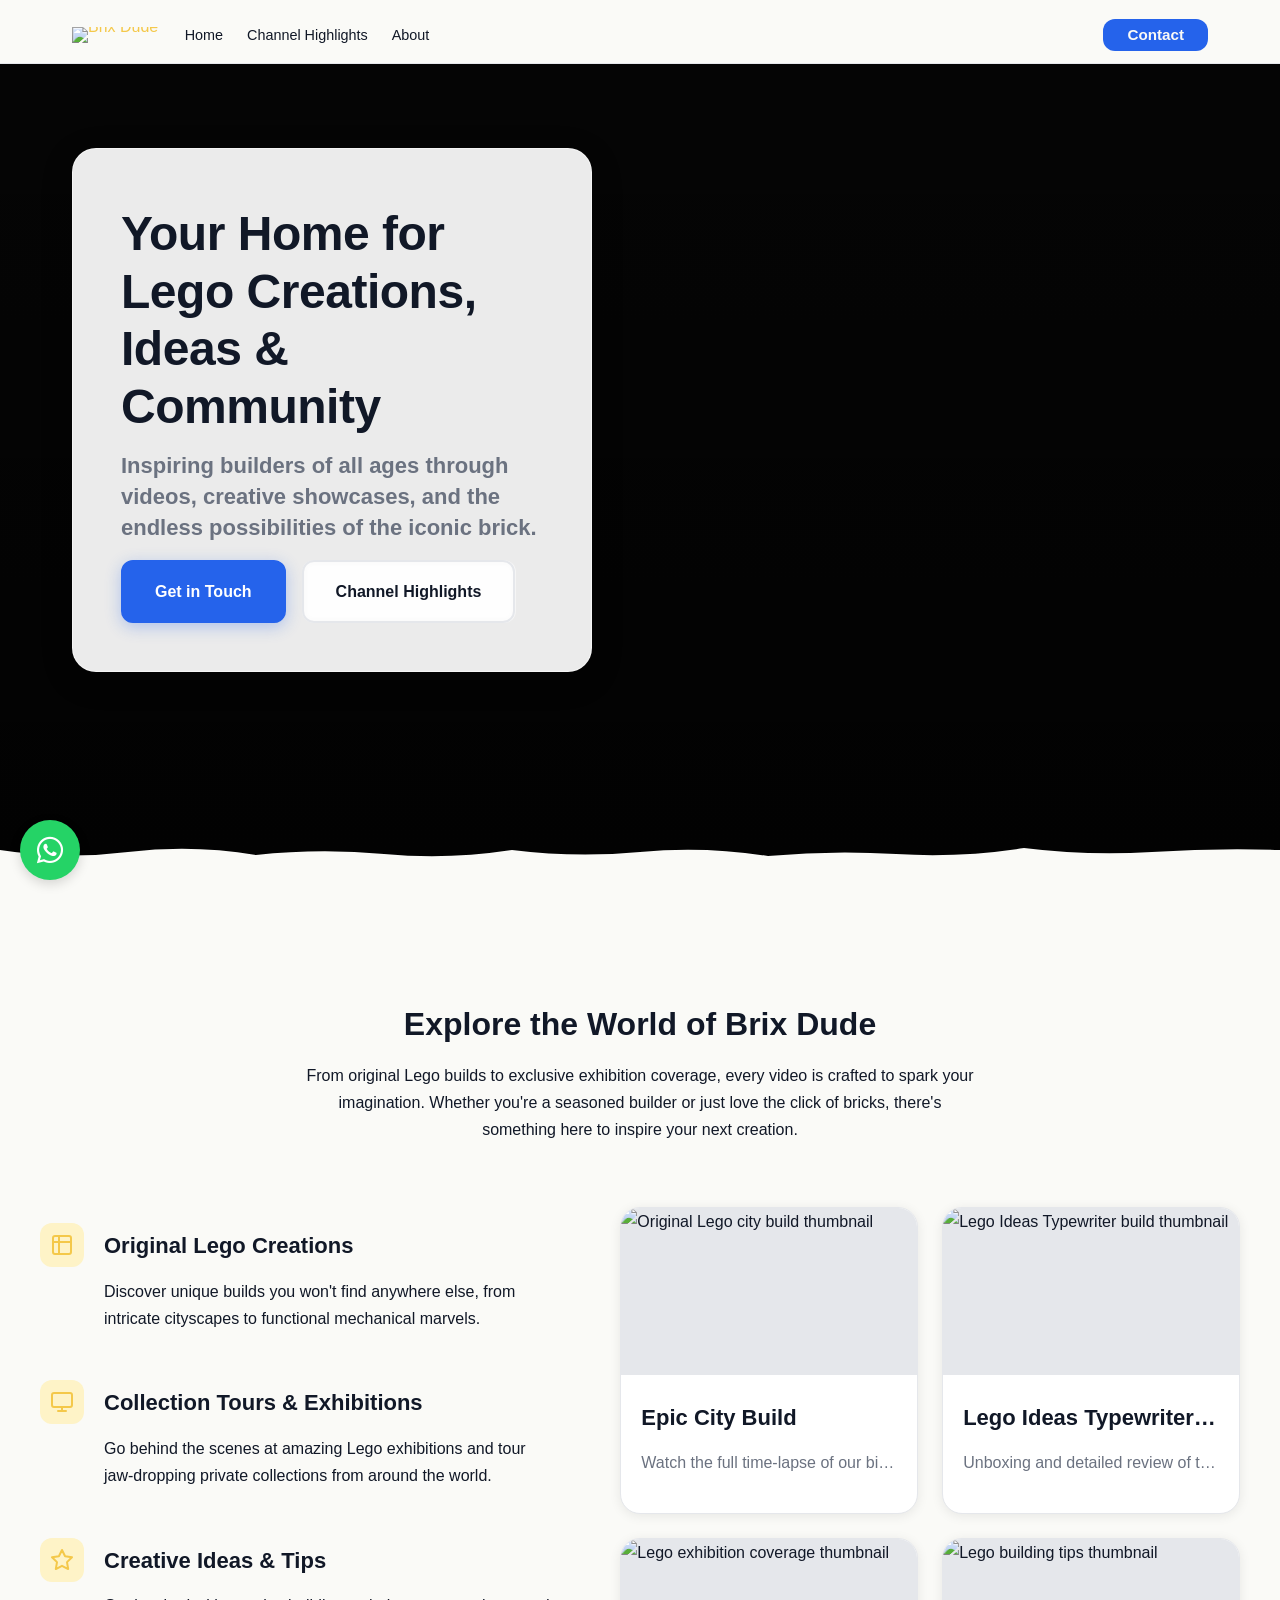
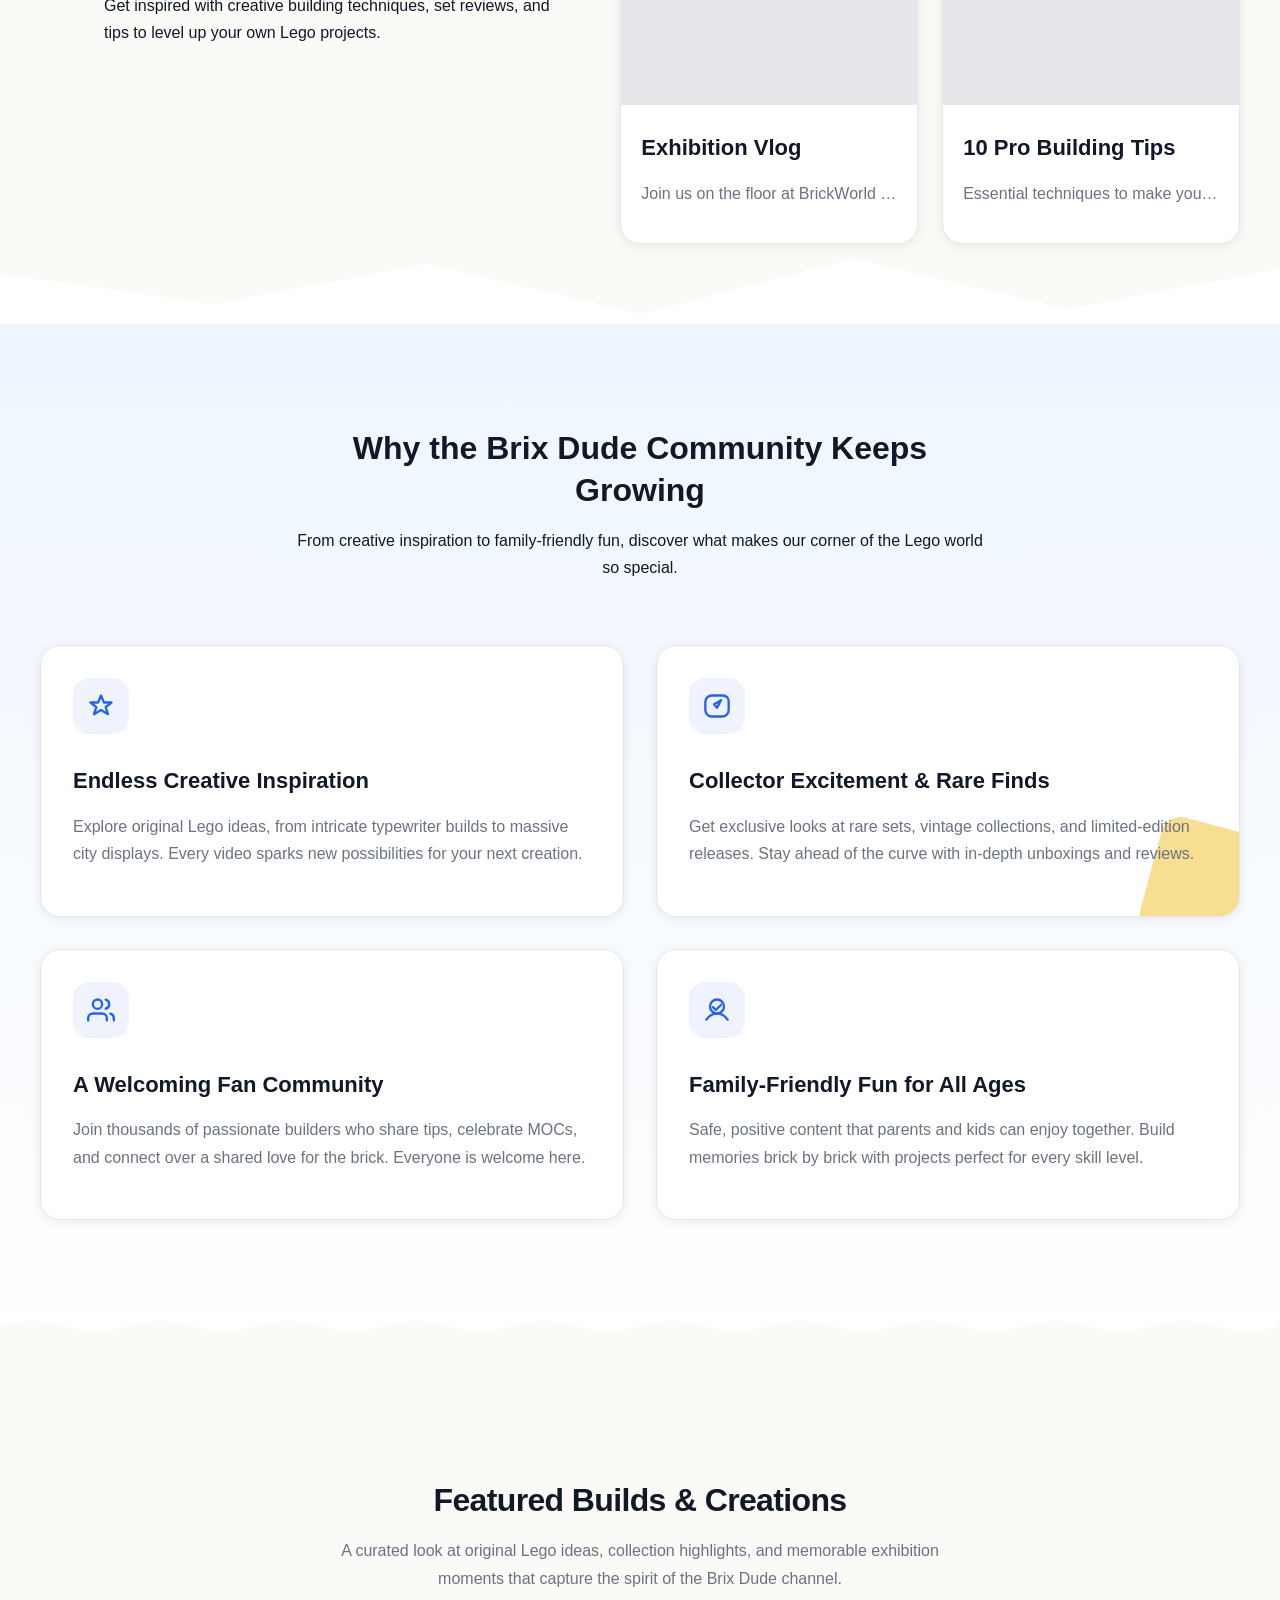
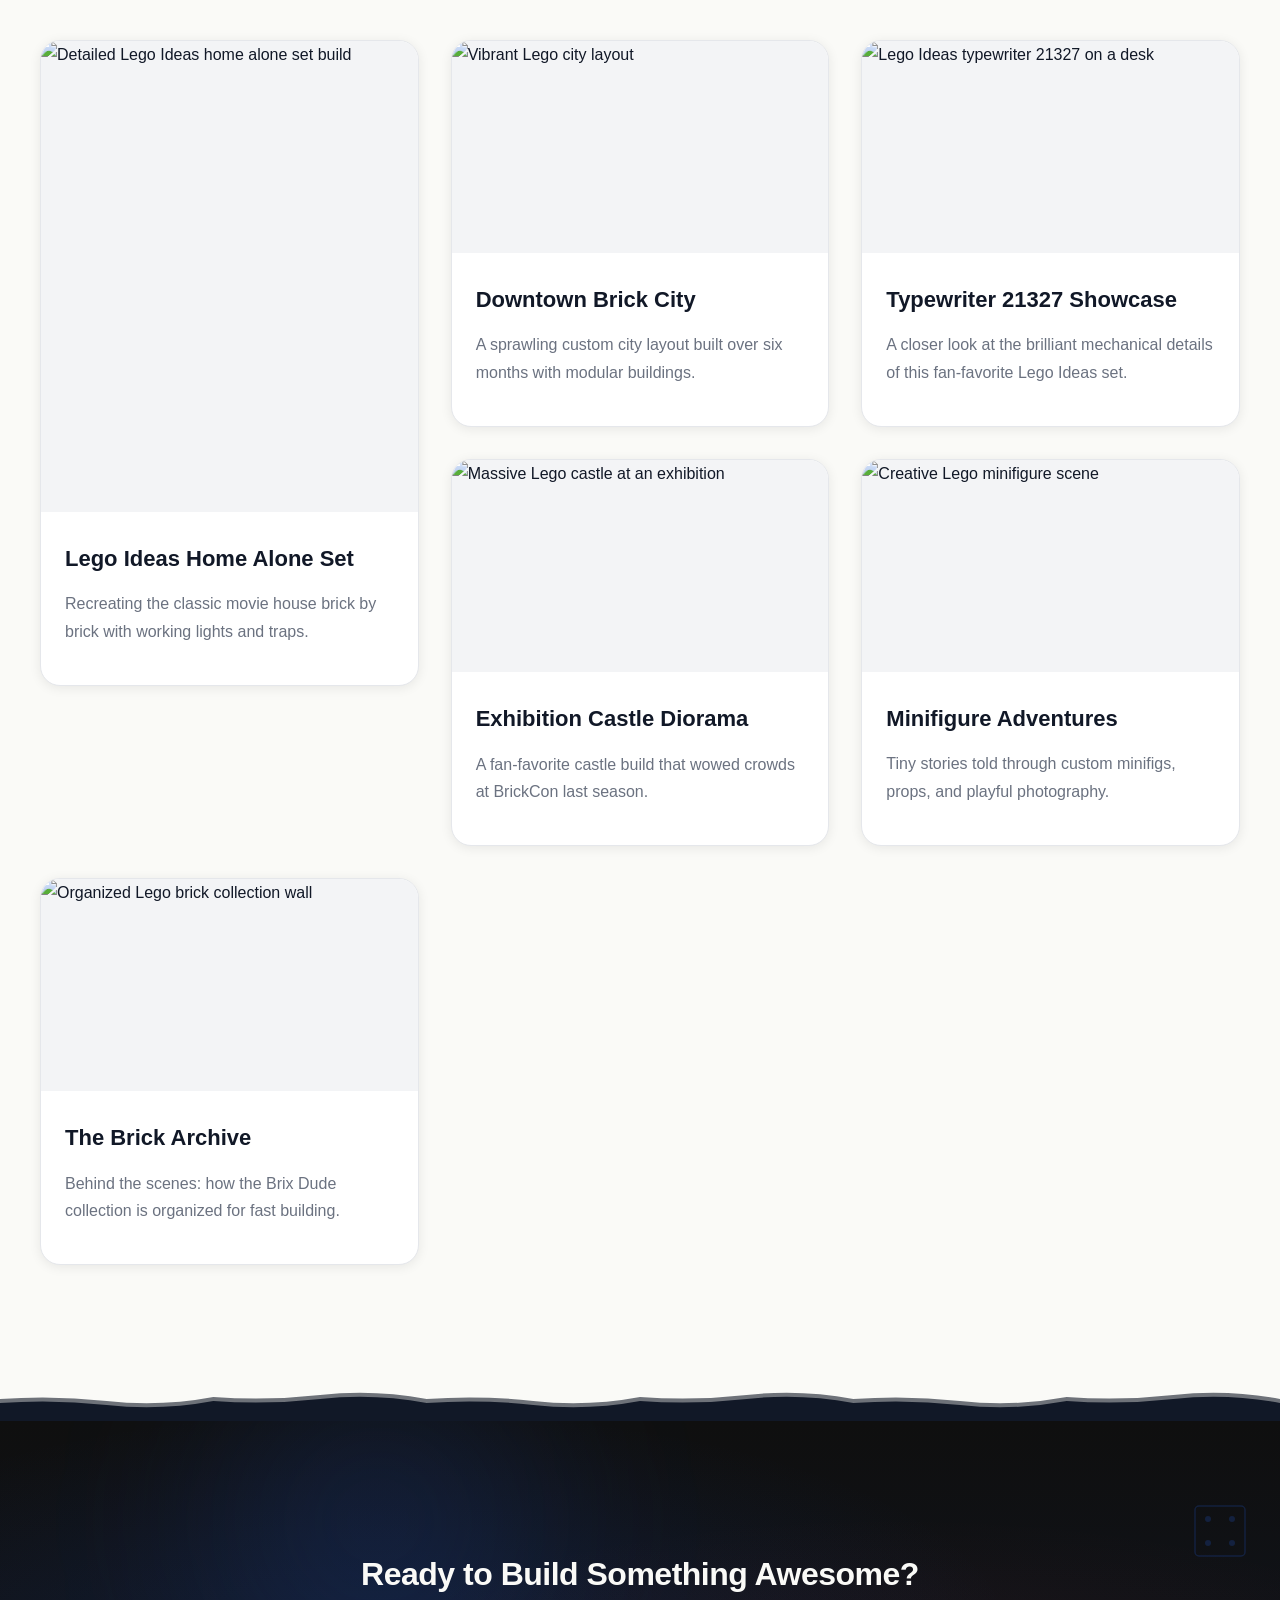
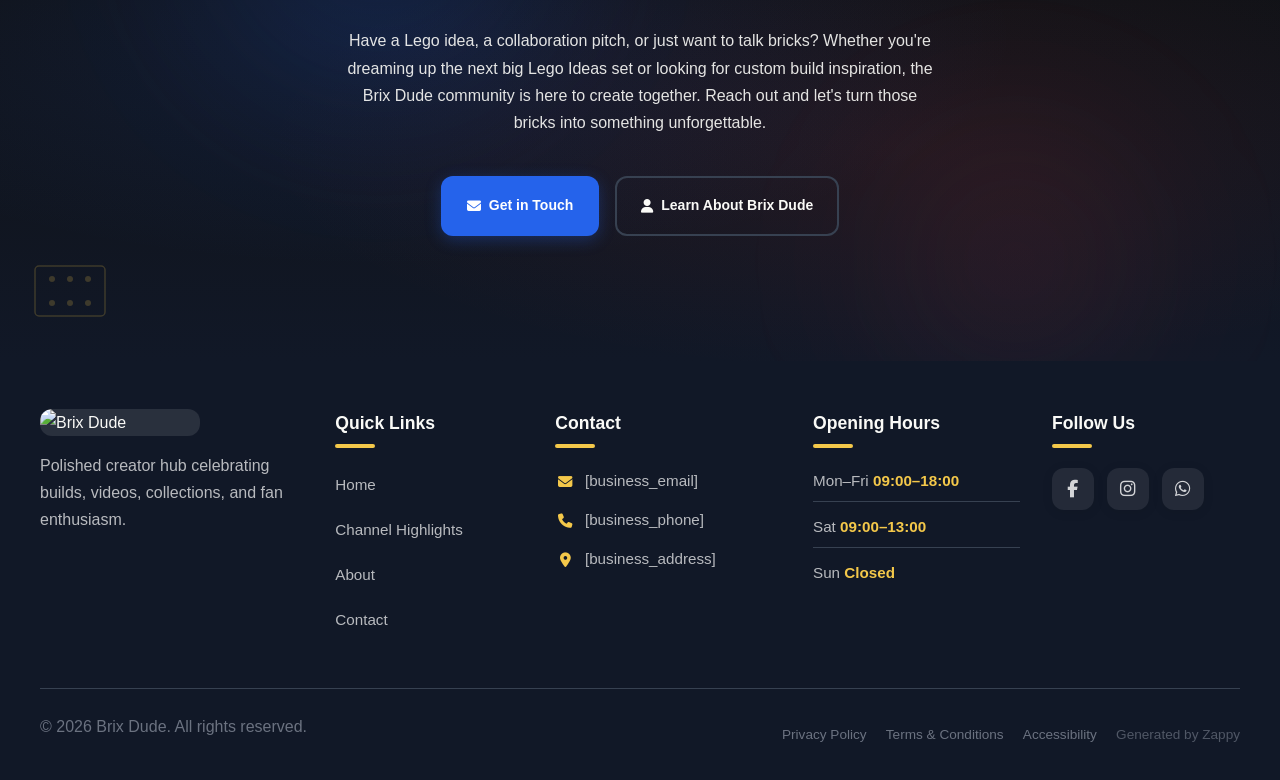
==== public/index.html @ 3473d18c "Background sync: Progressive GitHub Sync" ====
<!doctype html><html lang="en"><head><meta charset="UTF-8"><meta content="width=device-width,initial-scale=1" name="viewport"><meta content="index, follow" name="robots"><title>Unleash Brick-Building Brilliance — Brix Dude</title><meta content="Dive into a world where Lego creativity knows no limits. From the intricate lego ideas typewriter 21327 to massive original builds, find endless inspiration and connect with a passionate brick-loving community today." name="description"><meta content="lego ideas home alone set, lego ideas typewriter 21327, lego ideas website, creative lego builds, lego community channel" name="keywords"><link href="/assets/favicon.ico" rel="icon" type="image/x-icon"><link href="/assets/favicon-16x16.png" rel="icon" type="image/png" sizes="16x16"><link href="/assets/favicon-32x32.png" rel="icon" type="image/png" sizes="32x32"><link href="/assets/favicon-48x48.png" rel="icon" type="image/png" sizes="48x48"><link href="/assets/favicon-192x192.png" rel="icon" type="image/png" sizes="192x192"><link href="/assets/favicon-512x512.png" rel="icon" type="image/png" sizes="512x512"><link href="/assets/apple-touch-icon.png" rel="apple-touch-icon"><script>!function(){"use strict";var t="0a2687f3-41e7-4e63-99ae-9da01a1a211f",e="https://api.zappy5.com/api/analytics/track",a=18e5,n=2592e6,o=!0,i=!0,r=!0;var s=function(){var e="zappy_visitor_"+t,a=null;try{if(a=localStorage.getItem(e)){var o=JSON.parse(a),i=Date.now();if(i-o.created<n)return o.lastSeen=i,localStorage.setItem(e,JSON.stringify(o)),o.id}}catch(t){console.warn("Zappy Analytics: LocalStorage not available")}var r="zv_"+Date.now()+"_"+Math.random().toString(36).substr(2,9);try{localStorage.setItem(e,JSON.stringify({id:r,created:Date.now(),lastSeen:Date.now()}))}catch(t){}return r}(),c=function(){var e="zappy_session_"+t,n=null;try{if(n=sessionStorage.getItem(e)){var o=JSON.parse(n),i=Date.now();if(i-o.timestamp<a)return o.timestamp=i,sessionStorage.setItem(e,JSON.stringify(o)),o.id}}catch(t){console.warn("Zappy Analytics: SessionStorage not available")}var r="zs_"+Date.now()+"_"+Math.random().toString(36).substr(2,9);try{sessionStorage.setItem(e,JSON.stringify({id:r,timestamp:Date.now()}))}catch(t){}return r}();function l(a,n){n=n||{};var o={website_id:t,event_type:a,page_path:window.location.pathname,referrer:document.referrer||"direct",visitor_id:s,session_id:c,metadata:n};if(navigator.sendBeacon){var i=new Blob([JSON.stringify(o)],{type:"application/json"});navigator.sendBeacon(e,i)}else fetch(e,{method:"POST",headers:{"Content-Type":"application/json"},body:JSON.stringify(o),keepalive:!0}).catch(function(t){console.warn("Zappy Analytics: Failed to track event",t)})}o&&l("pageview",{title:document.title,url:window.location.href}),i&&document.addEventListener("click",function(t){var e=t.target;if("BUTTON"===e.tagName||e.closest("button")){var a="BUTTON"===e.tagName?e:e.closest("button");l("click",{element:"button",text:a.textContent.trim().substring(0,100),id:a.id||null,class:a.className||null})}else if("A"===e.tagName||e.closest("a")){var n="A"===e.tagName?e:e.closest("a");l("navigation",{element:"link",text:n.textContent.trim().substring(0,100),href:n.href,external:n.hostname!==window.location.hostname})}},!0),r&&document.addEventListener("submit",function(t){var e=t.target;l("form_submit",{form_id:e.id||null,form_name:e.name||null,form_action:e.action||null,form_method:e.method||"GET"})},!0);var d=Date.now();window.addEventListener("beforeunload",function(){l("page_unload",{time_on_page:Math.floor((Date.now()-d)/1e3),page_path:window.location.pathname})}),window.zappyAnalytics={track:l,getVisitorId:function(){return s},getSessionId:function(){return c}}}()</script><meta content="Unleash Brick-Building Brilliance — Brix Dude" property="og:title"><meta content="Dive into a world where Lego creativity knows no limits. From the intricate lego ideas typewriter 21327 to massive original builds, find endless inspiration and connect with a passionate brick-loving community today." property="og:description"><meta content="summary_large_image" name="twitter:card"><meta content="Unleash Brick-Building Brilliance — Brix Dude" name="twitter:title"><meta content="Dive into a world where Lego creativity knows no limits. From the intricate lego ideas typewriter 21327 to massive original builds, find endless inspiration and connect with a passionate brick-loving community today." name="twitter:description"><meta content="website" property="og:type"><meta content="en_US" property="og:locale"><link href="https://cdnjs.cloudflare.com/ajax/libs/font-awesome/6.4.0/css/all.min.css" rel="stylesheet"><style>.skip-link{position:absolute;top:0;left:0;transform:translateY(-200%);padding:12px 18px;background:var(--bg-dark,#1a1a1a);color:var(--text-light,#fff);font-weight:600;border-radius:0 0 8px 0;z-index:10000}.skip-link:focus{transform:none;outline:2px solid var(--ring,#fff);outline-offset:2px}:focus-visible{outline:2px solid var(--ring,currentColor);outline-offset:3px}</style><link href="/assets/favicon.ico" rel="icon" type="image/x-icon"><link href="/assets/favicon-16x16.png" rel="icon" type="image/png" sizes="16x16"><link href="/assets/favicon-32x32.png" rel="icon" type="image/png" sizes="32x32"><link href="/assets/favicon-48x48.png" rel="icon" type="image/png" sizes="48x48"><link href="/assets/favicon-192x192.png" rel="icon" type="image/png" sizes="192x192"><link href="/assets/favicon-512x512.png" rel="icon" type="image/png" sizes="512x512"><link href="/assets/apple-touch-icon.png" rel="apple-touch-icon"><link href="https://cdn.jsdelivr.net/npm/vanilla-cookieconsent@3/dist/cookieconsent.css" rel="stylesheet"><script src="https://cdn.jsdelivr.net/npm/vanilla-cookieconsent@3/dist/cookieconsent.umd.js"></script><script src="https://cdn.jsdelivr.net/gh/mickidum/acc_toolbar/acctoolbar/acctoolbar.min.js"></script><link href="/styles.css" rel="stylesheet"><script>window.ZAPPY_WEBSITE_ID="0a2687f3-41e7-4e63-99ae-9da01a1a211f",window.ZAPPY_API_BASE="https://api.zappy5.com"</script><style id="zappy-dropdown-submenu-styles">#navMenu li:has(.sub-menu),.nav-menu li:has(.sub-menu),.navbar li:has(.sub-menu),nav li:has(.sub-menu){position:relative}#navMenu .sub-menu,.nav-menu .sub-menu,.navbar .sub-menu,nav .sub-menu{display:block!important;position:absolute!important;top:100%;left:0;min-width:220px;background:#fff;border-radius:8px;box-shadow:0 8px 25px rgba(0,0,0,.15);padding:8px 0;opacity:0;visibility:hidden;transform:translateY(10px);transition:all .3s ease;z-index:1000;list-style:none;pointer-events:none}#navMenu li:hover>.sub-menu,.nav-menu li:hover>.sub-menu,.navbar li:hover>.sub-menu,nav li:hover>.sub-menu{opacity:1!important;visibility:visible!important;transform:translateY(0)!important;pointer-events:auto!important}.sub-menu li{list-style:none;margin:0;padding:0}.sub-menu a{display:block!important;padding:10px 16px!important;color:var(--text-dark,#333)!important;font-weight:500;text-decoration:none;white-space:nowrap;transition:background-color .2s}.sub-menu .zappy-nav-child>a{padding-left:28px!important;font-size:.9em!important;opacity:.85!important}[dir=rtl] .sub-menu .zappy-nav-child>a,html[lang=ar] .sub-menu .zappy-nav-child>a,html[lang=he] .sub-menu .zappy-nav-child>a{padding-left:10px!important;padding-right:28px!important}.sub-menu .zappy-nav-parent>a{font-weight:600!important}.sub-menu a:hover{background-color:#f5f5f5}[dir=rtl] .nav-menu .sub-menu,[dir=rtl] .navbar .sub-menu,[dir=rtl] nav .sub-menu,html[lang=ar] .nav-menu .sub-menu,html[lang=ar] .navbar .sub-menu,html[lang=ar] nav .sub-menu,html[lang=he] .nav-menu .sub-menu,html[lang=he] .navbar .sub-menu,html[lang=he] nav .sub-menu{left:auto!important;right:0!important}.sub-menu:empty,.sub-menu:not(:has(li)):not(:has(> a)),.sub-menu:not(:has(li:not(.zappy-hidden-menu-item))):not(:has(> a)){display:none!important;opacity:0!important;visibility:hidden!important;pointer-events:none!important}li:has(.menu-group-title):hover>.sub-menu{opacity:1!important;visibility:visible!important;transform:translateY(0)!important;pointer-events:auto!important}#navMenu>li>.menu-group-title,.nav-menu>li>.menu-group-title{display:inline-block;padding:.5rem 1rem;cursor:default;user-select:none}@media (max-width:768px){#navMenu .sub-menu,.nav-menu .sub-menu,.navbar .sub-menu,nav .sub-menu{position:static!important;transform:none!important;box-shadow:none!important;background:0 0!important;max-height:0;overflow:hidden;opacity:0;visibility:hidden;transition:max-height .3s ease,opacity .3s ease;padding:0!important;border-radius:0!important}#navMenu .sub-menu.mobile-expanded,.nav-menu .sub-menu.mobile-expanded,.navbar .sub-menu.mobile-expanded{max-height:none!important;overflow-y:visible!important;opacity:1!important;visibility:visible!important;padding:8px 0 8px 16px!important}[dir=rtl] .sub-menu.mobile-expanded,html[lang=he] .sub-menu.mobile-expanded{padding:8px 16px 8px 0!important}#navMenu li:hover>.sub-menu,.nav-menu li:hover>.sub-menu,.navbar li:hover>.sub-menu,nav li:hover>.sub-menu{opacity:0;visibility:hidden;pointer-events:none}#navMenu li>.sub-menu.mobile-expanded,.nav-menu li>.sub-menu.mobile-expanded,.navbar li>.sub-menu.mobile-expanded,nav li>.sub-menu.mobile-expanded{opacity:1!important;visibility:visible!important;pointer-events:auto!important}#navMenu li:has(.sub-menu),.nav-menu li:has(.sub-menu),.navbar li:has(.sub-menu),nav li:has(.sub-menu){display:flex!important;flex-wrap:wrap!important;align-items:center!important;position:relative!important;min-height:44px!important}#navMenu li:has(.sub-menu)>a,.nav-menu li:has(.sub-menu)>a,.navbar li:has(.sub-menu)>a,nav li:has(.sub-menu)>a{flex:1!important;min-width:0!important}#navMenu li:has(.sub-menu)>.menu-group-title,.nav-menu li:has(.sub-menu)>.menu-group-title,.navbar li:has(.sub-menu)>.menu-group-title,nav li:has(.sub-menu)>.menu-group-title{flex:1!important;min-width:0!important;padding:0!important;line-height:inherit!important}#navMenu li:has(.sub-menu)>.sub-menu,.nav-menu li:has(.sub-menu)>.sub-menu,.navbar li:has(.sub-menu)>.sub-menu,nav li:has(.sub-menu)>.sub-menu{flex-basis:100%!important;width:100%!important}#navMenu li:has(.sub-menu)>a [class*=arrow],#navMenu li:has(.sub-menu)>a [class*=chevron],.nav-menu li:has(.sub-menu)>a .fa-angle-down,.nav-menu li:has(.sub-menu)>a .fa-chevron-down,.nav-menu li:has(.sub-menu)>a [class*=arrow],.nav-menu li:has(.sub-menu)>a [class*=chevron],nav li:has(.sub-menu)>a [class*=arrow],nav li:has(.sub-menu)>a [class*=chevron]{display:none!important;visibility:hidden!important}.mobile-submenu-toggle{display:flex!important;align-items:center!important;justify-content:center!important;width:44px!important;height:auto!important;background:0 0!important;border:none!important;cursor:pointer!important;color:var(--text-dark)!important;position:static!important;flex-shrink:0!important;align-self:stretch!important;z-index:2!important;padding:0!important;margin:0!important}.mobile-submenu-toggle::after{content:''!important;width:0!important;height:0!important;border-left:6px solid transparent!important;border-right:6px solid transparent!important;border-top:7px solid currentColor!important;transition:transform .3s ease!important}.mobile-submenu-toggle.expanded::after{transform:rotate(180deg)!important}.sub-menu a{padding:10px 0!important;display:block!important;color:var(--text-dark)!important;white-space:normal!important}.sub-menu .zappy-nav-child>a{padding-left:28px!important;font-size:.9em!important;opacity:.85!important}[dir=rtl] .sub-menu .zappy-nav-child>a,html[lang=ar] .sub-menu .zappy-nav-child>a,html[lang=he] .sub-menu .zappy-nav-child>a{padding-left:0!important;padding-right:28px!important}.sub-menu .zappy-nav-parent>a{font-weight:600!important}#navMenu.active,.nav-menu.active{max-width:100vw!important;overflow-x:hidden!important;box-sizing:border-box!important}.navbar .sub-menu li a,.zappy-products-dropdown .sub-menu a,nav.navbar .sub-menu li a{color:var(--text-dark)!important}}@media (min-width:769px){.mobile-submenu-toggle{display:none!important}}</style><style id="zappy-widget-visibility">html[dir=rtl] .whatsapp-float{right:20px!important;left:auto!important}html:not([dir]) .whatsapp-float,html[dir=ltr] .whatsapp-float{left:20px!important;right:auto!important}html[dir=rtl] #mic-access-tool-general-button,html[dir=rtl] #mic-init-access-tool #mic-access-tool-general-button,html[dir=rtl] #mic-init-access-tool .mic-access-tool-general-button,html[dir=rtl] ._access-icon,html[dir=rtl] .mic-access-tool-general-button{left:20px!important;right:auto!important}html:not([dir]) #mic-access-tool-general-button,html:not([dir]) #mic-init-access-tool #mic-access-tool-general-button,html:not([dir]) #mic-init-access-tool .mic-access-tool-general-button,html:not([dir]) ._access-icon,html:not([dir]) .mic-access-tool-general-button,html[dir=ltr] #mic-access-tool-general-button,html[dir=ltr] #mic-init-access-tool #mic-access-tool-general-button,html[dir=ltr] #mic-init-access-tool .mic-access-tool-general-button,html[dir=ltr] ._access-icon,html[dir=ltr] .mic-access-tool-general-button{right:20px!important;left:auto!important}@media (max-width:768px){.whatsapp-float{display:flex!important}}@media (min-width:769px){.whatsapp-float{display:flex!important}}@media (max-width:768px){#mic-access-tool-general-button,#mic-init-access-tool #mic-access-tool-general-button,#mic-init-access-tool .mic-access-tool-general-button,._access-icon,.mic-access-tool-general-button{display:flex!important;visibility:visible!important;opacity:1!important;pointer-events:auto!important}#mic-access-tool-box.opened-mic-access-tool,#mic-init-access-tool #mic-access-tool-box.opened-mic-access-tool,.mic-access-tool-box.opened-mic-access-tool{visibility:visible!important;opacity:1!important;pointer-events:auto!important}}@media (min-width:769px){#mic-access-tool-general-button,#mic-init-access-tool #mic-access-tool-general-button,#mic-init-access-tool .mic-access-tool-general-button,._access-icon,.mic-access-tool-general-button{display:flex!important;visibility:visible!important;opacity:1!important;pointer-events:auto!important}#mic-access-tool-box.opened-mic-access-tool,#mic-init-access-tool #mic-access-tool-box.opened-mic-access-tool,.mic-access-tool-box.opened-mic-access-tool{visibility:visible!important;opacity:1!important;pointer-events:auto!important}}</style></head><body><a href="#main" class="skip-link">Skip to main content</a><nav class="navbar"><button aria-label="Menu" class="mobile-toggle" id="mobileToggle"><svg viewBox="0 0 24 24" fill="none" height="24" width="24" class="hamburger-icon"><path d="M3 12h18M3 6h18M3 18h18" stroke="currentColor" stroke-linecap="round" stroke-width="2"></path></svg> <svg viewBox="0 0 24 24" fill="none" height="24" width="24" class="close-icon" style="display:none"><path d="M18 6L6 18M6 6l12 12" stroke="currentColor" stroke-linecap="round" stroke-width="2"></path></svg></button> <button aria-label="Call" class="phone-header-btn" data-phone="[business_phone]"><svg viewBox="0 0 24 24" fill="currentColor" height="20" width="20"><path d="M22 16.92v3a2 2 0 0 1-2.18 2 19.79 19.79 0 0 1-8.63-3.07 19.5 19.5 0 0 1-6-6 19.79 19.79 0 0 1-3.07-8.67A2 2 0 0 1 4.11 2h3a2 2 0 0 1 2 1.72 12.84 12.84 0 0 0 .7 2.81 2 2 0 0 1-.45 2.11L8.09 9.91a16 16 0 0 0 6 6l1.27-1.27a2 2 0 0 1 2.11-.45 12.84 12.84 0 0 0 2.81.7A2 2 0 0 1 22 16.92z"></path></svg></button><div class="nav-container"><div class="nav-brand"><a href="/" class="logo-link"><img alt="Brix Dude" src="/assets/site-home-image-1.webp" class="logo"></a></div><ul class="nav-menu" id="navMenu"><li><a href="/">Home</a></li><li><a href="/channel-highlights">Channel Highlights</a></li><li><a href="/about">About</a></li></ul><div class="nav-cta-container"><a href="/contact" class="nav-cta-btn">Contact</a></div></div></nav><script>window.addEventListener("load",function(){const e=document.querySelector(".navbar, nav, header");if(!e)return void console.log("[Navbar] Navbar element not found");let t=document.getElementById("mobileToggle")||document.querySelector(".mobile-toggle")||document.querySelector(".hamburger")||document.querySelector(".hamburger-menu")||document.querySelector(".menu-toggle")||document.querySelector(".burger-menu")||document.querySelector('[aria-label="Menu"]')||document.querySelector('[aria-label="תפריט"]');const n=document.querySelector(".phone-header-btn"),o=window.getComputedStyle(e);let r=o.backgroundColor;if(console.log("[Navbar] Initial navbar background:",r),"transparent"===r||"rgba(0, 0, 0, 0)"===r||r.startsWith("rgba")&&r.includes(", 0)")){const e=o.backgroundImage;if(e&&"none"!==e)console.log("[Navbar] Navbar has background image/gradient, using dark text"),r="rgb(240, 240, 240)";else{const e=window.getComputedStyle(document.body).backgroundColor;console.log("[Navbar] Navbar transparent, using body background:",e),r=e}}const a=r.match(/\d+/g);if(a&&a.length>=3){const e=(.299*parseInt(a[0])+.587*parseInt(a[1])+.114*parseInt(a[2]))/255;console.log("[Navbar] Mobile button colors preserved from Claude CSS (luminance:",e.toFixed(2)+")");const o=document.createElement("style");o.id="zappy-mobile-nav-fix";document.documentElement.lang;document.documentElement.dir,o.textContent='\n        /* Hide mobile buttons on desktop, show only on mobile */\n        @media (min-width: 769px) {\n          .mobile-toggle,\n          .phone-header-btn {\n            display: none !important;\n          }\n        }\n        \n        /* Show and position mobile buttons correctly on mobile */\n        @media (max-width: 768px) {\n          .navbar,\n          nav.navbar {\n            min-height: 70px !important;\n          }\n\n          .mobile-toggle,\n          .phone-header-btn {\n            position: absolute !important;\n            top: 0 !important;\n            bottom: 0 !important;\n            margin-top: auto !important;\n            margin-bottom: auto !important;\n            transform: none !important;\n            z-index: 1001 !important;\n            display: flex !important;\n            align-items: center !important;\n            justify-content: center !important;\n            width: 36px !important;\n            height: 36px !important;\n            border-radius: 50% !important;\n            border: none !important;\n            cursor: pointer !important;\n            padding: 6px !important;\n            background: none !important;\n            color: var(--nav-text, var(--text-dark)) !important;\n            touch-action: manipulation !important;\n            -webkit-tap-highlight-color: transparent !important;\n          }\n\n          html[data-zappy-site-type="ecommerce"] .phone-header-btn,\n          body[data-zappy-site-type="ecommerce"] .phone-header-btn,\n          html[data-zappy-site-type="ecommerce"] header .phone-header-btn,\n          html[data-zappy-site-type="ecommerce"] nav .phone-header-btn {\n            display: none !important;\n            visibility: hidden !important;\n            width: 0 !important;\n            height: 0 !important;\n            min-width: 0 !important;\n            overflow: hidden !important;\n          }\n          \n          /* LTR positioning (default): hamburger LEFT, phone RIGHT */\n          html:not([dir="rtl"]):not([lang="he"]):not([lang="ar"]) .mobile-toggle,\n          html[dir="ltr"] .mobile-toggle {\n            left: 12px !important;\n            right: auto !important;\n          }\n          html:not([dir="rtl"]):not([lang="he"]):not([lang="ar"]) .phone-header-btn,\n          html[dir="ltr"] .phone-header-btn {\n            right: 12px !important;\n            left: auto !important;\n          }\n          \n          /* RTL positioning: hamburger RIGHT, phone LEFT */\n          html[dir="rtl"] .mobile-toggle,\n          html[lang="he"] .mobile-toggle,\n          html[lang="ar"] .mobile-toggle {\n            right: 12px !important;\n            left: auto !important;\n          }\n          html[dir="rtl"] .phone-header-btn,\n          html[lang="he"] .phone-header-btn,\n          html[lang="ar"] .phone-header-btn {\n            left: 12px !important;\n            right: auto !important;\n          }\n          \n          /* CRITICAL: Ensure nav-container has min-height on mobile */\n          /* All children are positioned absolutely/fixed on mobile, so height:auto collapses to 0 */\n          .nav-container {\n            min-height: 70px !important;\n            position: relative !important;\n          }\n          \n          /* Ensure SVG icons are properly sized and inherit color */\n          .mobile-toggle svg,\n          .phone-header-btn svg {\n            width: 24px !important;\n            height: 24px !important;\n            /* Don\'t force display - let JavaScript control hamburger/close toggle */\n          }\n          \n          /* Reset nav-cta-container on mobile - remove desktop box-shadow/padding */\n          /* that creates a visible ghost box when CTA button is hidden */\n          .nav-cta-container {\n            box-shadow: none !important;\n            padding: 0 !important;\n          }\n          \n          /* Hide nav-cta-container entirely on mobile when there\'s no lang-switcher */\n          /* (only the CTA button is inside, and it\'s hidden on mobile) */\n          .nav-cta-container:not(:has(.lang-switcher)) {\n            display: none !important;\n          }\n          \n          /* CRITICAL: Prevent hero image fade gradient from bleeding over headline text */\n          /* The .image-fade-gradient has bottom: -30px (extends below parent) */\n          /* On mobile stacked layout, this overlaps the h1 text below the image */\n          .hero-image-column {\n            overflow: hidden !important;\n          }\n          .image-fade-gradient {\n            bottom: 0 !important;\n          }\n          \n          /* Hide desktop language switcher on mobile - hamburger menu handles it */\n          /* High specificity to override stored CSS */\n          .lang-switcher,\n          .nav-cta-container .lang-switcher,\n          .nav-container .lang-switcher,\n          .navbar .lang-switcher,\n          .navbar .nav-cta-container .lang-switcher {\n            display: none !important;\n          }\n        }\n      ';const r=document.getElementById("zappy-mobile-nav-fix");r&&r.remove(),document.head.appendChild(o),console.log("[Navbar] Critical CSS injected for mobile nav positioning");const i=window.innerWidth<=768;if(t){const e=t.querySelector(".hamburger-icon"),n=t.querySelector(".close-icon");e&&(e.style.setProperty("width","24px","important"),e.style.setProperty("height","24px","important"),e.style.setProperty("display","block","important")),n&&(n.style.setProperty("width","24px","important"),n.style.setProperty("height","24px","important"),n.style.setProperty("display","none","important")),i?(t.style.setProperty("position","absolute","important"),t.style.setProperty("top","0","important"),t.style.setProperty("bottom","0","important"),t.style.setProperty("margin-top","auto","important"),t.style.setProperty("margin-bottom","auto","important"),t.style.setProperty("transform","none","important"),t.style.setProperty("z-index","1001","important"),t.style.removeProperty("left"),t.style.removeProperty("right"),console.log("[Navbar] Mobile toggle positioning applied (mobile viewport)")):(t.style.removeProperty("position"),t.style.removeProperty("top"),t.style.removeProperty("transform"),t.style.removeProperty("z-index"),t.style.removeProperty("left"),t.style.removeProperty("right"),console.log("[Navbar] Desktop viewport - cleared mobile toggle inline positioning"))}if(n){const e=n.querySelector("svg");e&&(e.style.width="24px",e.style.height="24px",e.setAttribute("width","24"),e.setAttribute("height","24")),i?(n.style.setProperty("position","absolute","important"),n.style.setProperty("top","0","important"),n.style.setProperty("bottom","0","important"),n.style.setProperty("margin-top","auto","important"),n.style.setProperty("margin-bottom","auto","important"),n.style.setProperty("transform","none","important"),n.style.setProperty("z-index","1001","important"),n.style.removeProperty("left"),n.style.removeProperty("right"),console.log("[Navbar] Phone button positioning applied (mobile viewport)")):(n.style.removeProperty("position"),n.style.removeProperty("top"),n.style.removeProperty("transform"),n.style.removeProperty("z-index"),n.style.removeProperty("left"),n.style.removeProperty("right"),console.log("[Navbar] Desktop viewport - cleared phone button inline positioning"))}}else console.log("[Navbar] Could not parse background color:",r);t=document.getElementById("mobileToggle")||document.querySelector(".mobile-toggle")||document.querySelector(".hamburger")||document.querySelector(".hamburger-menu")||document.querySelector(".menu-toggle")||document.querySelector(".burger-menu")||document.querySelector('[aria-label="Menu"]')||document.querySelector('[aria-label="תפריט"]');const i=document.getElementById("navMenu")||document.querySelector(".nav-menu")||document.querySelector(".nav-links")||document.querySelector("nav ul:not(.submenu)");if(!t||!i)return void console.log("[Navbar] Mobile toggle or menu not found:",{toggle:!!t,menu:!!i});i.id||(i.id="navMenu"),console.log("[Navbar] Initializing mobile menu...");const l=t.cloneNode(!0);t.parentNode.replaceChild(l,t);var s=0;function p(e){var t=Date.now();t-s<300||(s=t,function(e){e.preventDefault(),e.stopPropagation();const t=l.querySelector(".hamburger-icon"),n=l.querySelector(".close-icon");i.classList.contains("active")?(i.classList.remove("active"),t&&t.style.setProperty("display","block","important"),n&&n.style.setProperty("display","none","important"),document.body.style.overflow="",console.log("[Navbar] Menu closed")):(i.classList.add("active"),t&&t.style.setProperty("display","none","important"),n&&n.style.setProperty("display","block","important"),document.body.style.overflow="hidden",console.log("[Navbar] Menu opened"))}(e))}l.addEventListener("click",p),l.addEventListener("touchend",p),i.querySelectorAll("a").forEach(function(e){e.addEventListener("click",function(){if("#"===this.getAttribute("href"))return;const e=l.querySelector(".hamburger-icon"),t=l.querySelector(".close-icon");i.classList.remove("active"),e&&e.style.setProperty("display","block","important"),t&&t.style.setProperty("display","none","important"),document.body.style.overflow="",console.log("[Navbar] Menu closed (link clicked)")})});var m=i.querySelectorAll(".dropdown-toggle");m.forEach(function(e){e.addEventListener("click",function(e){e.preventDefault(),e.stopPropagation();var t=this.closest(".nav-dropdown");t&&(t.parentNode.querySelectorAll(".nav-dropdown.open").forEach(function(e){e!==t&&e.classList.remove("open")}),t.classList.toggle("open"),console.log("[Navbar] Dropdown toggled:",t.classList.contains("open")?"open":"closed"))})}),document.addEventListener("click",function(e){e.target.closest(".nav-dropdown")||document.querySelectorAll(".nav-dropdown.open").forEach(function(e){e.classList.remove("open")})}),console.log("[Navbar] Dropdown handlers initialized for "+m.length+" dropdowns"),n&&n.addEventListener("click",function(){const e=document.querySelectorAll('a[href^="tel:"]'),t=e.length>0?e[0].getAttribute("href").replace("tel:",""):"[business_phone]";window.location.href="tel:"+t,console.log("[Navbar] Phone button clicked")}),console.log("[Navbar] Mobile menu initialized successfully")})</script><main id="main"><section class="home-hero-section" data-band-index="0" data-layout-spec="Home-hero" data-hero-type="fullscreen-scrim"><div class="home-hero-section__bg-wrapper"><img alt="Bright studio workspace filled with colorful Lego bricks and creative builds" src="/assets/site-home-hero-image-1.webp" data-context="Bright studio-style Lego build scene with colorful bricks, completed models, and a creator-workshop atmosphere. Warm lighting, cinematic depth of field, shallow focus on foreground bricks, blurred background showing organized shelves and creative chaos. Upbeat, polished, and accessible vibe." data-placeholder="home-hero-image-1" height="600" loading="eager" width="1200" class="home-hero-section__bg-image" data-hero-bg="true" fetchpriority="high"></div><div class="home-hero-section__scrim" aria-hidden="true"></div><div class="home-hero-section__content"><div class="home-hero-section__card"><h1 class="home-hero-section__headline">Your Home for Lego Creations, Ideas &amp; Community</h1><h3 class="home-hero-section__subtitle">Inspiring builders of all ages through videos, creative showcases, and the endless possibilities of the iconic brick.</h3><div class="home-hero-section__ctas"><a href="/contact" class="home-hero-section__btn home-hero-section__btn--primary">Get in Touch</a> <a href="/features" class="home-hero-section__btn home-hero-section__btn--secondary">Channel Highlights</a></div></div></div><div class="home-hero-section__divider-wrapper" aria-hidden="true"><svg viewBox="0 0 1200 80" xmlns="http://www.w3.org/2000/svg" aria-hidden="true" data-no-icon-edit="true" preserveAspectRatio="none"><path d="M0,80 L0,30 Q60,40 120,32 T240,35 Q300,28 360,34 T480,30 Q540,38 600,32 T720,36 Q780,30 840,34 T960,28 Q1020,36 1080,32 T1200,30 L1200,80 Z" fill="var(--bg-light)"></path></svg></div></section><section class="home-showcase-section" data-band-index="1" data-layout-spec="Home-showcase"><div class="home-showcase-section__intro"><h2>Explore the World of Brix Dude</h2><p>From original Lego builds to exclusive exhibition coverage, every video is crafted to spark your imagination. Whether you're a seasoned builder or just love the click of bricks, there's something here to inspire your next creation.</p></div><div class="home-showcase-section__content"><div class="home-showcase-section__text-column"><div class="home-showcase-section__blurb"><div class="home-showcase-section__blurb-icon"><svg viewBox="0 0 24 24" fill="none" data-element-type="icon" data-icon-type="svg" height="24" stroke="currentColor" stroke-linecap="round" stroke-linejoin="round" stroke-width="2" width="24"><rect height="18" width="18" x="3" y="3" rx="2" ry="2"></rect><line x1="3" x2="21" y1="9" y2="9"></line><line x1="9" x2="9" y1="3" y2="21"></line></svg></div><div class="home-showcase-section__blurb-content"><h3>Original Lego Creations</h3><p>Discover unique builds you won't find anywhere else, from intricate cityscapes to functional mechanical marvels.</p></div></div><div class="home-showcase-section__blurb"><div class="home-showcase-section__blurb-icon"><svg viewBox="0 0 24 24" fill="none" data-element-type="icon" data-icon-type="svg" height="24" stroke="currentColor" stroke-linecap="round" stroke-linejoin="round" stroke-width="2" width="24"><rect height="14" width="20" x="2" y="3" rx="2" ry="2"></rect><line x1="8" x2="16" y1="21" y2="21"></line><line x1="12" x2="12" y1="17" y2="21"></line></svg></div><div class="home-showcase-section__blurb-content"><h3>Collection Tours &amp; Exhibitions</h3><p>Go behind the scenes at amazing Lego exhibitions and tour jaw-dropping private collections from around the world.</p></div></div><div class="home-showcase-section__blurb"><div class="home-showcase-section__blurb-icon"><svg viewBox="0 0 24 24" fill="none" data-element-type="icon" data-icon-type="svg" height="24" stroke="currentColor" stroke-linecap="round" stroke-linejoin="round" stroke-width="2" width="24"><polygon points="12 2 15.09 8.26 22 9.27 17 14.14 18.18 21.02 12 17.77 5.82 21.02 7 14.14 2 9.27 8.91 8.26 12 2"></polygon></svg></div><div class="home-showcase-section__blurb-content"><h3>Creative Ideas &amp; Tips</h3><p>Get inspired with creative building techniques, set reviews, and tips to level up your own Lego projects.</p></div></div></div><div class="home-showcase-section__grid-column"><div class="home-showcase-section__grid"><div class="home-showcase-section__card"><div class="home-showcase-section__card-img-wrapper"><img alt="Original Lego city build thumbnail" src="/assets/site-home-showcase-image-1.webp" data-context="A vibrant thumbnail for a Brix Dude YouTube video showcasing an original Lego city build with colorful buildings and vehicles on a white shelf, bright studio lighting, clean and polished look." data-placeholder="home-showcase-image-1" height="400" loading="lazy" width="600" decoding="async"></div><div class="home-showcase-section__card-text"><h3>Epic City Build</h3><p>Watch the full time-lapse of our biggest city layout yet.</p></div></div><div class="home-showcase-section__card"><div class="home-showcase-section__card-img-wrapper"><img alt="Lego Ideas Typewriter build thumbnail" src="/assets/site-home-showcase-image-2.webp" data-context="Thumbnail for a Brix Dude video featuring a close-up of a detailed Lego typewriter model, warm desk lamp lighting, shallow depth of field, sophisticated and creative vibe." data-placeholder="home-showcase-image-2" height="400" loading="lazy" width="600" decoding="async"></div><div class="home-showcase-section__card-text"><h3>Lego Ideas Typewriter 21327</h3><p>Unboxing and detailed review of this iconic set.</p></div></div><div class="home-showcase-section__card"><div class="home-showcase-section__card-img-wrapper"><img alt="Lego exhibition coverage thumbnail" src="/assets/site-home-showcase-image-3.webp" data-context="Thumbnail for a Brix Dude exhibition vlog, wide shot of a large Lego exhibition hall with colorful displays and visitors, bright and energetic atmosphere." data-placeholder="home-showcase-image-3" height="400" loading="lazy" width="600" decoding="async"></div><div class="home-showcase-section__card-text"><h3>Exhibition Vlog</h3><p>Join us on the floor at BrickWorld Chicago 2024.</p></div></div><div class="home-showcase-section__card"><div class="home-showcase-section__card-img-wrapper"><img alt="Lego building tips thumbnail" src="/assets/site-home-showcase-image-4.webp" data-context="Thumbnail for a Brix Dude tips video, flat lay of colorful Lego bricks arranged in a pattern on a white desk, creative and playful composition, top-down view." data-placeholder="home-showcase-image-4" height="400" loading="lazy" width="600" decoding="async"></div><div class="home-showcase-section__card-text"><h3>10 Pro Building Tips</h3><p>Essential techniques to make your builds stand out.</p></div></div></div></div></div><div class="home-showcase-section__divider-wrapper"><svg viewBox="0 0 1200 80" xmlns="http://www.w3.org/2000/svg" aria-hidden="true" data-no-icon-edit="true" preserveAspectRatio="none"><path d="M0,80 L0,30 L200,60 L400,20 L600,70 L800,15 L1000,65 L1200,25 L1200,80 Z" fill="#FFFFFF"></path></svg></div></section><section class="home-benefits-section" data-band-index="2" data-layout-spec="Home-benefits"><div class="home-benefits-section__container"><div class="home-benefits-section__intro"><h2>Why the Brix Dude Community Keeps Growing</h2><p>From creative inspiration to family-friendly fun, discover what makes our corner of the Lego world so special.</p></div><div class="home-benefits-section__grid"><article class="home-benefits-section__card"><div class="home-benefits-section__card-icon" aria-hidden="true"><svg viewBox="0 0 24 24" fill="none" data-element-type="icon" data-icon-type="svg" xmlns="http://www.w3.org/2000/svg"><path d="M12 3L14.5 9H21L16 13L18 19L12 15.5L6 19L8 13L3 9H9.5L12 3Z" stroke="currentColor" stroke-linecap="round" stroke-width="2" stroke-linejoin="round"></path></svg></div><h3>Endless Creative Inspiration</h3><p>Explore original Lego ideas, from intricate typewriter builds to massive city displays. Every video sparks new possibilities for your next creation.</p></article><article class="home-benefits-section__card home-benefits-section__card--accent"><div class="home-benefits-section__card-icon" aria-hidden="true"><svg viewBox="0 0 24 24" fill="none" data-element-type="icon" data-icon-type="svg" xmlns="http://www.w3.org/2000/svg"><path d="M20.84 4.61A5.5 5.5 0 0016.5 3H7.5A5.5 5.5 0 002 8.5V15.5A5.5 5.5 0 007.5 21H16.5A5.5 5.5 0 0022 15.5V8.5A5.5 5.5 0 0020.84 4.61Z" stroke="currentColor" stroke-linecap="round" stroke-width="2" stroke-linejoin="round"></path><path d="M9.5 10.5L15.5 7L12 13.5L9.5 10.5Z" stroke="currentColor" stroke-linecap="round" stroke-width="2" stroke-linejoin="round"></path></svg></div><h3>Collector Excitement &amp; Rare Finds</h3><p>Get exclusive looks at rare sets, vintage collections, and limited-edition releases. Stay ahead of the curve with in-depth unboxings and reviews.</p><div class="home-benefits-section__decorative-backplate" aria-hidden="true"></div></article><article class="home-benefits-section__card"><div class="home-benefits-section__card-icon" aria-hidden="true"><svg viewBox="0 0 24 24" fill="none" data-element-type="icon" data-icon-type="svg" xmlns="http://www.w3.org/2000/svg"><path d="M17 21V19C17 16.7909 15.2091 15 13 15H5C2.79086 15 1 16.7909 1 19V21" stroke="currentColor" stroke-linecap="round" stroke-width="2" stroke-linejoin="round"></path><circle cx="9" cy="7" r="4" stroke="currentColor" stroke-linecap="round" stroke-linejoin="round" stroke-width="2"></circle><path d="M23 21V19C22.9986 17.1771 21.765 15.5857 20 15.13" stroke="currentColor" stroke-linecap="round" stroke-width="2" stroke-linejoin="round"></path><path d="M16 3.13C17.7699 3.58343 19.0078 5.17787 19.0078 7.005C19.0078 8.83213 17.7699 10.4266 16 10.88" stroke="currentColor" stroke-linecap="round" stroke-width="2" stroke-linejoin="round"></path></svg></div><h3>A Welcoming Fan Community</h3><p>Join thousands of passionate builders who share tips, celebrate MOCs, and connect over a shared love for the brick. Everyone is welcome here.</p></article><article class="home-benefits-section__card"><div class="home-benefits-section__card-icon" aria-hidden="true"><svg viewBox="0 0 24 24" fill="none" data-element-type="icon" data-icon-type="svg" xmlns="http://www.w3.org/2000/svg"><path d="M12 15C15.3137 15 18 12.3137 18 9C18 5.68629 15.3137 3 12 3C8.68629 3 6 5.68629 6 9C6 12.3137 8.68629 15 12 15Z" stroke="currentColor" stroke-linecap="round" stroke-width="2" stroke-linejoin="round"></path><path d="M2.90527 20.2491C3.82736 18.6531 5.15322 17.3278 6.74966 16.4064C8.34611 15.485 10.1569 15 12.0002 15C13.8434 15 15.6542 15.4851 17.2506 16.4065C18.847 17.3279 20.1729 18.6533 21.0949 20.2493" stroke="currentColor" stroke-linecap="round" stroke-width="2" stroke-linejoin="round"></path><path d="M8.5 9.5L11 12L15.5 7.5" stroke="currentColor" stroke-linecap="round" stroke-width="2" stroke-linejoin="round"></path></svg></div><h3>Family-Friendly Fun for All Ages</h3><p>Safe, positive content that parents and kids can enjoy together. Build memories brick by brick with projects perfect for every skill level.</p></article></div></div><div class="home-benefits-section__divider-wrapper"><svg viewBox="0 0 1200 60" xmlns="http://www.w3.org/2000/svg" aria-hidden="true" data-no-icon-edit="true" preserveAspectRatio="none"><path d="M0,60 L0,10 Q30,0 60,10 T120,10 T180,10 T240,10 T300,10 T360,10 T420,10 T480,10 T540,10 T600,10 T660,10 T720,10 T780,10 T840,10 T900,10 T960,10 T1020,10 T1080,10 T1140,10 T1200,10 L1200,60 Z" fill="var(--bg-light)"></path></svg></div></section><section class="home-gallery-section" data-band-index="3" data-layout-spec="Home-gallery"><div class="home-gallery-section__container"><div class="home-gallery-section__header"><h2 class="home-gallery-section__title">Featured Builds &amp; Creations</h2><p class="home-gallery-section__subtitle">A curated look at original Lego ideas, collection highlights, and memorable exhibition moments that capture the spirit of the Brix Dude channel.</p></div><div class="home-gallery-section__grid"><article class="home-gallery-section__card home-gallery-section__card--featured"><div class="home-gallery-section__card-media"><img alt="Detailed Lego Ideas home alone set build" src="/assets/site-home-gallery-image-1.webp" data-context="A stunning close-up of an intricate Lego Ideas home alone set build with detailed interior and lighting on a white background" data-placeholder="home-gallery-image-1" height="450" loading="lazy" width="600" decoding="async"></div><div class="home-gallery-section__card-body"><h3 class="home-gallery-section__card-title">Lego Ideas Home Alone Set</h3><p class="home-gallery-section__card-caption">Recreating the classic movie house brick by brick with working lights and traps.</p></div></article><article class="home-gallery-section__card"><div class="home-gallery-section__card-media"><img alt="Vibrant Lego city layout" src="/assets/site-home-gallery-image-2.webp" data-context="A colorful Lego city layout with skyscrapers, parks, and miniature vehicles, shot from a dynamic low angle" data-placeholder="home-gallery-image-2" height="400" loading="lazy" width="600" decoding="async"></div><div class="home-gallery-section__card-body"><h3 class="home-gallery-section__card-title">Downtown Brick City</h3><p class="home-gallery-section__card-caption">A sprawling custom city layout built over six months with modular buildings.</p></div></article><article class="home-gallery-section__card"><div class="home-gallery-section__card-media"><img alt="Lego Ideas typewriter 21327 on a desk" src="/assets/site-home-gallery-image-3.webp" data-context="The Lego Ideas typewriter 21327 set displayed on a wooden desk with a cup of coffee, soft morning light" data-placeholder="home-gallery-image-3" height="400" loading="lazy" width="600" decoding="async"></div><div class="home-gallery-section__card-body"><h3 class="home-gallery-section__card-title">Typewriter 21327 Showcase</h3><p class="home-gallery-section__card-caption">A closer look at the brilliant mechanical details of this fan-favorite Lego Ideas set.</p></div></article><article class="home-gallery-section__card"><div class="home-gallery-section__card-media"><img alt="Massive Lego castle at an exhibition" src="/assets/site-home-gallery-image-4.webp" data-context="A large Lego castle with knights, dragons, and a drawbridge, displayed at a public exhibition with visitors in the background" data-placeholder="home-gallery-image-4" height="400" loading="lazy" width="600" decoding="async"></div><div class="home-gallery-section__card-body"><h3 class="home-gallery-section__card-title">Exhibition Castle Diorama</h3><p class="home-gallery-section__card-caption">A fan-favorite castle build that wowed crowds at BrickCon last season.</p></div></article><article class="home-gallery-section__card"><div class="home-gallery-section__card-media"><img alt="Creative Lego minifigure scene" src="/assets/site-home-gallery-image-5.webp" data-context="A close-up macro shot of colorful Lego minifigures arranged in a creative, humorous scene with custom accessories" data-placeholder="home-gallery-image-5" height="400" loading="lazy" width="600" decoding="async"></div><div class="home-gallery-section__card-body"><h3 class="home-gallery-section__card-title">Minifigure Adventures</h3><p class="home-gallery-section__card-caption">Tiny stories told through custom minifigs, props, and playful photography.</p></div></article><article class="home-gallery-section__card"><div class="home-gallery-section__card-media"><img alt="Organized Lego brick collection wall" src="/assets/site-home-gallery-image-6.webp" data-context="A massive Lego collection wall with hundreds of sorted bricks in transparent drawers, organized by color and shape" data-placeholder="home-gallery-image-6" height="400" loading="lazy" width="600" decoding="async"></div><div class="home-gallery-section__card-body"><h3 class="home-gallery-section__card-title">The Brick Archive</h3><p class="home-gallery-section__card-caption">Behind the scenes: how the Brix Dude collection is organized for fast building.</p></div></article></div></div><div class="home-gallery-section__divider-wrapper"><svg viewBox="0 0 1200 60" xmlns="http://www.w3.org/2000/svg" aria-hidden="true" data-no-icon-edit="true" preserveAspectRatio="none"><defs><linearGradient id="gallery-fade" x1="0%" x2="0%" y1="0%" y2="100%"><stop offset="0%" stop-color="var(--bg-light)" stop-opacity="0"></stop><stop offset="100%" stop-color="var(--bg-light)" stop-opacity="1"></stop></linearGradient></defs><rect height="60" width="1200" x="0" y="0" fill="url(#gallery-fade)"></rect><path d="M0,60 L0,42 Q50,38 100,44 T200,40 Q250,44 300,38 T400,42 Q450,38 500,44 T600,40 Q650,44 700,38 T800,42 Q850,38 900,44 T1000,40 Q1050,44 1100,38 T1200,42 L1200,60 Z" fill="var(--bg-dark)"></path><path d="M0,60 L0,38 Q50,34 100,40 T200,36 Q250,40 300,34 T400,38 Q450,34 500,40 T600,36 Q650,40 700,34 T800,38 Q850,34 900,40 T1000,36 Q1050,40 1100,34 T1200,38 L1200,60 Z" fill="var(--bg-dark)" opacity="0.6"></path></svg></div></section><section class="home-cta-section" data-band-index="4" data-layout-spec="Home-cta"><div class="home-cta-section__bg-glow home-cta-section__bg-glow--blue"></div><div class="home-cta-section__bg-glow home-cta-section__bg-glow--red"></div><div class="home-cta-section__deco-brick home-cta-section__deco-brick--left"><svg viewBox="0 0 80 60" fill="none" xmlns="http://www.w3.org/2000/svg" aria-hidden="true" data-no-icon-edit="true"><rect height="50" width="70" x="5" y="5" rx="4" fill="none" opacity="0.25" stroke="var(--accent)" stroke-width="1.5"></rect><circle cx="22" cy="18" r="3" fill="var(--accent)" opacity="0.25"></circle><circle cx="40" cy="18" r="3" fill="var(--accent)" opacity="0.25"></circle><circle cx="58" cy="18" r="3" fill="var(--accent)" opacity="0.25"></circle><circle cx="22" cy="42" r="3" fill="var(--accent)" opacity="0.25"></circle><circle cx="40" cy="42" r="3" fill="var(--accent)" opacity="0.25"></circle><circle cx="58" cy="42" r="3" fill="var(--accent)" opacity="0.25"></circle></svg></div><div class="home-cta-section__deco-brick home-cta-section__deco-brick--right"><svg viewBox="0 0 60 80" fill="none" xmlns="http://www.w3.org/2000/svg" aria-hidden="true" data-no-icon-edit="true"><rect height="50" width="50" x="5" y="25" rx="4" fill="none" opacity="0.25" stroke="var(--primary)" stroke-width="1.5"></rect><circle cx="18" cy="38" r="3" fill="var(--primary)" opacity="0.25"></circle><circle cx="42" cy="38" r="3" fill="var(--primary)" opacity="0.25"></circle><circle cx="18" cy="62" r="3" fill="var(--primary)" opacity="0.25"></circle><circle cx="42" cy="62" r="3" fill="var(--primary)" opacity="0.25"></circle></svg></div><div class="home-cta-section__content"><h2 class="home-cta-section__heading">Ready to Build Something Awesome?</h2><p class="home-cta-section__text">Have a Lego idea, a collaboration pitch, or just want to talk bricks? Whether you're dreaming up the next big Lego Ideas set or looking for custom build inspiration, the Brix Dude community is here to create together. Reach out and let's turn those bricks into something unforgettable.</p><div class="home-cta-section__actions"><a href="/contact" class="home-cta-section__btn home-cta-section__btn--primary"><i class="fas fa-envelope" aria-hidden="true"></i> Get in Touch </a><a href="/about" class="home-cta-section__btn home-cta-section__btn--secondary"><i class="fas fa-user" aria-hidden="true"></i> Learn About Brix Dude</a></div></div></section></main><footer class="site-footer"><div class="footer-container"><div class="footer-grid"><div class="footer-col footer-brand-col"><img alt="Brix Dude" src="/assets/brix-dude-content-creation-entertainment-logo.webp" class="logo"><p class="footer-tagline">Polished creator hub celebrating builds, videos, collections, and fan enthusiasm.</p></div><div class="footer-col footer-links-col"><h4>Quick Links</h4><ul class="footer-links"><li><a href="/">Home</a></li><li><a href="/channel-highlights">Channel Highlights</a></li><li><a href="/about">About</a></li><li><a href="/contact">Contact</a></li></ul></div><div class="footer-col footer-contact-col"><h4>Contact</h4><ul class="footer-contact"><li><span class="contact-icon"><i class="fas fa-envelope"></i></span> <span class="contact-text"><a href="mailto:[business_email]">[business_email]</a></span></li><li><span class="contact-icon"><i class="fas fa-phone"></i></span> <span class="contact-text"><a href="tel:[business_phone]">[business_phone]</a></span></li><li><a href="/"><span class="contact-icon"><i class="fas fa-map-marker-alt"></i></span> <span class="contact-text">[business_address]</span></a></li></ul></div><div class="footer-col footer-hours-col"><h4>Opening Hours</h4><ul class="footer-hours"><li><a href="/"><span class="hours-day">Mon–Fri</span> <span class="hours-time">09:00–18:00</span></a></li><li><a href="/"><span class="hours-day">Sat</span> <span class="hours-time">09:00–13:00</span></a></li><li><a href="/"><span class="hours-day">Sun</span> <span class="hours-time">Closed</span></a></li></ul></div><div class="footer-col footer-social-col"><h4>Follow Us</h4><div class="footer-social"><a href="#" aria-label="Facebook" data-zappy-social-placeholder="true"><i class="fab fa-facebook-f"></i></a> <a href="#" aria-label="Instagram" data-zappy-social-placeholder="true"><i class="fab fa-instagram"></i></a> <a href="#" aria-label="WhatsApp" data-zappy-social-placeholder="true"><i class="fab fa-whatsapp"></i></a></div></div></div><div class="footer-bottom"><div class="footer-bottom-left"><p class="footer-copyright">© 2026 Brix Dude. All rights reserved.</p></div><div class="footer-bottom-right"><a href="/privacy">Privacy Policy</a> <a href="/terms">Terms &amp; Conditions</a> <a href="/accessibility">Accessibility</a> <a href="https://zappy5.com" class="zappy-attribution" target="_blank">Generated by Zappy</a></div></div></div></footer><a href="https://wa.me/[whatsapp_handle]" class="whatsapp-float" aria-label="WhatsApp"><i class="fab fa-whatsapp"></i></a><div data-integration="accessibility:toolbar"></div><script src="/script.js"></script><script id="zappy-mobile-submenu-script">!function(){function e(){if(window.innerWidth>768)return document.querySelectorAll(".mobile-submenu-toggle").forEach(function(e){e.remove()}),void document.querySelectorAll(".sub-menu.mobile-expanded").forEach(function(e){e.classList.remove("mobile-expanded")});document.querySelectorAll(".nav-menu li:has(.sub-menu), nav li:has(.sub-menu), .navbar li:has(.sub-menu), #navMenu li:has(.sub-menu)").forEach(function(e){if(!e.querySelector(".mobile-submenu-toggle")){var t=e.querySelector(".sub-menu"),n=e.querySelector(":scope > a");if(t&&n){var o=document.createElement("button");o.className="mobile-submenu-toggle",o.setAttribute("aria-label","Toggle submenu"),o.setAttribute("type","button"),n.insertAdjacentElement("afterend",o),o.addEventListener("click",function(e){e.preventDefault(),e.stopPropagation(),document.querySelectorAll(".sub-menu.mobile-expanded").forEach(function(e){if(e!==t){e.classList.remove("mobile-expanded");var n=e.parentElement.querySelector(".mobile-submenu-toggle");n&&n.classList.remove("expanded")}}),t.classList.toggle("mobile-expanded"),o.classList.toggle("expanded")})}}})}var t;"loading"===document.readyState?document.addEventListener("DOMContentLoaded",e):e(),window.addEventListener("resize",function(){clearTimeout(t),t=setTimeout(e,250)});var n=new MutationObserver(function(t){t.forEach(function(t){if("attributes"===t.type){var n=t.target;n.classList&&(n.classList.contains("active")||n.classList.contains("open"))&&setTimeout(e,100)}})});setTimeout(function(){document.querySelectorAll(".mobile-menu, .nav-menu, #navMenu, nav").forEach(function(e){n.observe(e,{attributes:!0,attributeFilter:["class","style"]})})},500)}()</script></body></html>
---- styles.css ----
/* Self-hosted fonts (Inter + Rubik for multi-language support) */

/* Inter font (English / LTR languages) */
@font-face {
  font-family: 'Inter';
  font-style: normal;
  font-weight: 400;
  font-display: swap;
  src: url('assets/fonts/Inter-Regular.woff2') format('woff2');
}

@font-face {
  font-family: 'Inter';
  font-style: normal;
  font-weight: 500;
  font-display: swap;
  src: url('assets/fonts/Inter-Medium.woff2') format('woff2');
}

@font-face {
  font-family: 'Inter';
  font-style: normal;
  font-weight: 600;
  font-display: swap;
  src: url('assets/fonts/Inter-SemiBold.woff2') format('woff2');
}

@font-face {
  font-family: 'Inter';
  font-style: normal;
  font-weight: 700;
  font-display: swap;
  src: url('assets/fonts/Inter-Bold.woff2') format('woff2');
}

/* Rubik font (Hebrew / RTL languages) */
@font-face {
  font-family: 'Rubik';
  font-style: normal;
  font-weight: 400;
  font-display: swap;
  src: url('assets/fonts/Rubik-Regular.woff2') format('woff2');
}

@font-face {
  font-family: 'Rubik';
  font-style: normal;
  font-weight: 500;
  font-display: swap;
  src: url('assets/fonts/Rubik-Medium.woff2') format('woff2');
}

@font-face {
  font-family: 'Rubik';
  font-style: normal;
  font-weight: 600;
  font-display: swap;
  src: url('assets/fonts/Rubik-SemiBold.woff2') format('woff2');
}

@font-face {
  font-family: 'Rubik';
  font-style: normal;
  font-weight: 700;
  font-display: swap;
  src: url('assets/fonts/Rubik-Bold.woff2') format('woff2');
}
:root {
  --primary: #2563EB;
  --secondary: #EF4444;
  --accent: #F4C84A;
  --bg-light: #FAFAF7;
  --bg-dark: #111827;
  --text-dark: #111827;
  --text-light: #FAFAF7;
  --text-muted: #6B7280;
  --border-light: #E5E7EB;
  --border-dark: #374151;
  --nav-bg: #FAFAF7;
  --nav-text: #111827;
  --nav-text-hover: #2563EB;
  --radius-sm: 4px;
  --radius-card: 20px;
  --radius-btn: 12px;
  --radius-img: 20px;
  --radius-badge: 20px;
  --radius-input: 4px;
  --shadow-subtle: 0 2px 12px rgba(0,0,0,0.08);
  --shadow-card: 0 2px 12px rgba(0,0,0,0.08);
  --shadow-elevated: 0 8px 30px rgba(0,0,0,0.14);
  --shadow-btn-hover: 0 2px 12px rgba(0,0,0,0.08);
  --spacing-section: 96px;
  --spacing-section-mobile: 48px;
  --spacing-card-padding: 32px;
  --spacing-card-gap: 32px;
  --spacing-element-gap: 16px;
  --transition-default: all 0.2s ease;
  --transition-hover: all 0.3s ease;
}

*, *::before, *::after {
  box-sizing: border-box;
  margin: 0;
  padding: 0;
}

html {
  font-size: 16px !important;
  -webkit-text-size-adjust: 100%;
  -moz-text-size-adjust: 100%;
  text-size-adjust: 100%;
  scroll-behavior: smooth;
}

body {
  font-size: 16px !important;
  line-height: 1.7 !important;
  font-family: 'Inter', sans-serif;
  color: var(--text-dark);
  background-color: var(--bg-light);
  -webkit-font-smoothing: antialiased;
  -moz-osx-font-smoothing: grayscale;
  text-rendering: optimizeSpeed;
}

img, picture, video, canvas, svg {
  display: block;
  max-width: 100%;
  height: auto;
}

input, button, textarea, select {
  font: inherit;
  color: inherit;
}

button {
  cursor: pointer;
  border: none;
  background: none;
}

a {
  color: var(--accent, var(--primary));
  text-decoration: none;
  transition: var(--transition-default);
}

a:hover {
  text-decoration: underline;
}

ul, ol {
  list-style: none;
}

table {
  border-collapse: collapse;
  border-spacing: 0;
}

h1, h2, h3, h4, h5, h6 {
  font-family: 'Inter', sans-serif;
  color: var(--text-dark);
  overflow-wrap: break-word;
}

h1 {
  font-size: 48px !important;
  font-weight: 700 !important;
  line-height: 1.2 !important;
  margin-bottom: 1rem !important;
  margin-top: 0.5rem !important;
}

h2 {
  font-size: 32px !important;
  font-weight: 600 !important;
  line-height: 1.3 !important;
  margin-bottom: 1rem !important;
  margin-top: 0.5rem !important;
}

h3 {
  font-size: 22px !important;
  font-weight: 600 !important;
  line-height: 1.4 !important;
  margin-bottom: 1rem !important;
  margin-top: 0.5rem !important;
}

p {
  font-size: 16px !important;
  font-weight: 400 !important;
  line-height: 1.7 !important;
  margin-bottom: 1rem !important;
}

small, .small-text {
  font-size: 14px !important;
  font-weight: 400 !important;
  line-height: 1.6 !important;
}

@media (max-width: 1024px) {
  h1 { font-size: 36px !important; }
  h2 { font-size: 28px !important; }
  h3 { font-size: 20px !important; }
  p  { font-size: 15px !important; }
}

@media (max-width: 768px) {
  h1 {
    font-size: 28px !important;
    margin-bottom: 1rem !important;
    margin-top: 0.5rem !important;
  }
  h2 {
    font-size: 22px !important;
    margin-bottom: 1rem !important;
    margin-top: 0.5rem !important;
  }
  h3 {
    font-size: 18px !important;
    margin-bottom: 1rem !important;
    margin-top: 0.5rem !important;
  }
  p { font-size: 14px !important; }
}

.site-footer a {
  color: inherit;
}

.container {
  max-width: 1200px;
  margin: 0 auto;
  padding: 0 20px;
}

.btn {
  display: inline-flex;
  align-items: center;
  justify-content: center;
  border-radius: var(--radius-btn);
  padding: 16px 24px;
  font-weight: 600;
  text-transform: none;
  transition: var(--transition-hover);
  cursor: pointer;
  border: none;
  text-decoration: none;
  line-height: 1.2;
}

.btn:hover {
  box-shadow: var(--shadow-btn-hover);
  text-decoration: none;
}

.btn-primary {
  background-color: var(--primary);
  color: var(--text-light);
}

.btn-primary:hover {
  background-color: var(--primary);
  filter: brightness(1.1);
}

.btn-secondary {
  background-color: var(--secondary);
  color: var(--text-light);
}

.btn-secondary:hover {
  background-color: var(--secondary);
  filter: brightness(1.1);
}

.whatsapp-float {
  position: fixed;
  bottom: 20px;
  width: 60px;
  height: 60px;
  background: #25D366;
  color: white;
  border-radius: 50%;
  display: flex;
  align-items: center;
  justify-content: center;
  font-size: 30px;
  z-index: 999;
  box-shadow: 0 4px 12px rgba(0,0,0,0.15);
  text-decoration: none;
  transition: transform 0.3s, box-shadow 0.3s;
}

html[dir="rtl"] .whatsapp-float {
  right: 20px;
  left: auto;
}

html[dir="ltr"] .whatsapp-float,
html:not([dir]) .whatsapp-float {
  left: 20px;
  right: auto;
}

.whatsapp-float:hover {
  transform: scale(1.1);
  box-shadow: 0 6px 20px rgba(0,0,0,0.2);
  text-decoration: none;
  color: white;
}

/* Navbar Styles */
.navbar {
  --nav-bg: #FAFAF7;
  --nav-text: #111827;
  --nav-text-hover: #2563EB;
  --primary: #2563EB;
  --text-light: #FAFAF7;
  --border-light: #E5E7EB;
  background-color: var(--nav-bg);
  border-bottom: 1px solid var(--border-light);
  position: sticky;
  top: 0;
  z-index: 1000;
  height: 64px;
  font-family: 'Inter', sans-serif;
}
.nav-container {
  max-width: 1200px;
  margin: 0 auto;
  display: flex;
  align-items: center;
  height: 100%;
  padding: 0 20px;
}
.nav-brand {
  flex-shrink: 0;
}
.logo-link {
  display: flex;
  align-items: center;
  text-decoration: none;
}
.logo {
  max-height: 40px;
  height: auto;
  width: auto;
}
.nav-menu {
  list-style: none;
  margin: 0;
  padding: 0;
  display: flex;
  gap: 2rem;
  margin-left: 2rem;
}
.nav-item {
  /* item container */
}
.nav-link {
  color: var(--nav-text);
  text-decoration: none;
  font-weight: 500;
  font-size: 1rem;
  transition: color 0.3s ease;
  padding: 0.5rem 0;
  position: relative;
}
.nav-link::after {
  content: '';
  position: absolute;
  bottom: 0;
  left: 0;
  width: 100%;
  height: 2px;
  background-color: var(--nav-text-hover);
  transform: scaleX(0);
  transform-origin: right;
  transition: transform 0.3s ease;
}
.nav-link:hover {
  color: var(--nav-text-hover);
}
.nav-link:hover::after {
  transform: scaleX(1);
  transform-origin: left;
}
.nav-cta-container {
  margin-left: auto;
}
.nav-cta-btn {
  background-color: var(--primary);
  color: var(--text-light);
  padding: 16px 24px;
  border-radius: 12px;
  font-weight: 600;
  text-transform: none;
  letter-spacing: normal;
  text-decoration: none;
  display: inline-block;
  transition: all 0.3s ease;
  font-size: 0.95rem;
  line-height: 1;
}
.nav-cta-btn:hover {
  box-shadow: 0 2px 12px rgba(0,0,0,0.08);
  transform: translateY(-1px);
  background-color: #1d4ed8;
}
.mobile-toggle,
.phone-header-btn {
  display: none;
}

@media (max-width: 768px) {
  .navbar {
    height: auto;
    position: relative;
  }
  .nav-container {
    flex-wrap: wrap;
    padding: 10px 20px;
    height: auto;
  }
  .nav-brand {
    flex: 1;
  }
  .mobile-toggle {
    display: flex;
    align-items: center;
    justify-content: center;
    width: 44px;
    height: 44px;
    background: none;
    border: none;
    color: var(--nav-text);
    cursor: pointer;
    position: absolute;
    left: 1rem;
    top: 50%;
    transform: translateY(-50%);
    z-index: 1001;
  }
  .phone-header-btn {
    display: flex;
    align-items: center;
    justify-content: center;
    width: 44px;
    height: 44px;
    background: none;
    border: none;
    color: var(--nav-text);
    cursor: pointer;
    position: absolute;
    right: 1rem;
    top: 50%;
    transform: translateY(-50%);
    z-index: 1001;
  }
  .hamburger-icon {
    display: block;
  }
  .close-icon {
    display: none;
  }
  .nav-menu {
    display: none;
    flex-direction: column;
    width: 100%;
    background-color: var(--nav-bg);
    position: absolute;
    top: 100%;
    left: 0;
    padding: 1rem 2rem;
    box-shadow: 0 4px 6px rgba(0,0,0,0.05);
    margin-left: 0;
    gap: 1rem;
  }
  .navbar.mobile-open .nav-menu {
    display: flex;
  }
  .navbar.mobile-open .hamburger-icon {
    display: none;
  }
  .navbar.mobile-open .close-icon {
    display: block;
  }
  .nav-cta-container {
    margin-left: 0;
    margin-top: 1rem;
  }
  .nav-cta-btn {
    width: 100%;
    text-align: center;
  }
}
.navbar {
  --nav-bg: #FAFAF7;
  --nav-text: #111827;
  --nav-text-hover: #2563EB;
  --primary: #2563EB;
  --text-light: #FAFAF7;
  --border-light: #E5E7EB;
  background-color: var(--nav-bg);
  border-bottom: 1px solid var(--border-light);
  position: sticky;
  top: 0;
  z-index: 1000;
  height: 64px;
  font-family: 'Inter', sans-serif;
}
.nav-container {
  max-width: 1200px;
  margin: 0 auto;
  display: flex;
  align-items: center;
  height: 100%;
  padding: 0 20px;
}
.nav-brand {
  flex-shrink: 0;
}
.logo-link {
  display: flex;
  align-items: center;
  text-decoration: none;
}
.logo {
  max-height: 40px;
  height: auto;
  width: auto;
}
.nav-menu {
  list-style: none;
  margin: 0;
  padding: 0;
  display: flex;
  gap: 2rem;
  margin-left: 2rem;
}
.nav-item {
  /* item container */
}
.nav-link {
  color: var(--nav-text);
  text-decoration: none;
  font-weight: 500;
  font-size: 1rem;
  transition: color 0.3s ease;
  padding: 0.5rem 0;
  position: relative;
}
.nav-link::after {
  content: '';
  position: absolute;
  bottom: 0;
  left: 0;
  width: 100%;
  height: 2px;
  background-color: var(--nav-text-hover);
  transform: scaleX(0);
  transform-origin: right;
  transition: transform 0.3s ease;
}
.nav-link:hover {
  color: var(--nav-text-hover);
}
.nav-link:hover::after {
  transform: scaleX(1);
  transform-origin: left;
}
.nav-cta-container {
  margin-left: auto;
}
.nav-cta-btn {
  background-color: var(--primary);
  color: var(--text-light);
  padding: 16px 24px;
  border-radius: 12px;
  font-weight: 600;
  text-transform: none;
  letter-spacing: normal;
  text-decoration: none;
  display: inline-block;
  transition: all 0.3s ease;
  font-size: 0.95rem;
  line-height: 1;
}
.nav-cta-btn:hover {
  box-shadow: 0 2px 12px rgba(0,0,0,0.08);
  transform: translateY(-1px);
  background-color: #1d4ed8;
}
.mobile-toggle,
.phone-header-btn {
  display: none;
}

@media (max-width: 768px) {
  .navbar {
    height: auto;
    position: relative;
  }
  .nav-container {
    flex-wrap: wrap;
    padding: 10px 20px;
    height: auto;
  }
  .nav-brand {
    flex: 1;
  }
  .mobile-toggle {
    display: flex;
    align-items: center;
    justify-content: center;
    width: 44px;
    height: 44px;
    background: none;
    border: none;
    color: var(--nav-text);
    cursor: pointer;
    position: absolute;
    left: 1rem;
    top: 50%;
    transform: translateY(-50%);
    z-index: 1001;
  }
  .phone-header-btn {
    display: flex;
    align-items: center;
    justify-content: center;
    width: 44px;
    height: 44px;
    background: none;
    border: none;
    color: var(--nav-text);
    cursor: pointer;
    position: absolute;
    right: 1rem;
    top: 50%;
    transform: translateY(-50%);
    z-index: 1001;
  }
  .hamburger-icon {
    display: block;
  }
  .close-icon {
    display: none;
  }
  .nav-menu {
    display: none;
    flex-direction: column;
    width: 100%;
    background-color: var(--nav-bg);
    position: absolute;
    top: 100%;
    left: 0;
    padding: 1rem 2rem;
    box-shadow: 0 4px 6px rgba(0,0,0,0.05);
    margin-left: 0;
    gap: 1rem;
  }
  .navbar.mobile-open .nav-menu {
    display: flex;
  }
  .navbar.mobile-open .hamburger-icon {
    display: none;
  }
  .navbar.mobile-open .close-icon {
    display: block;
  }
  .nav-cta-container {
    margin-left: 0;
    margin-top: 1rem;
  }
  .nav-cta-btn {
    width: 100%;
    text-align: center;
  }
}


/* ============================================
   NAVBAR LAYOUT - POST-GENERATION FIXES
   Structural layout only - colors from Claude
   ============================================ */

/* Base navbar styles - structural only, colors from AI */
.navbar {
  position: sticky;
  top: 0;
  width: 100%;
  z-index: 1000;
  /* Background color is set by Claude's CSS - don't override */
  box-shadow: 0 2px 4px rgba(0,0,0,0.1);
}

/* ============================================
   DESKTOP LAYOUT (>768px)
   ============================================ */

/* Nav container - constrains max width and provides padding */
.nav-container {
  display: flex;
  align-items: center;
  gap: 1rem;
  position: relative;
  max-width: 1400px;
  margin: 0 auto;
  padding: 1rem 2rem;
  width: 100%;
  box-sizing: border-box;
  min-height: 70px;
}

/* Logo styling (desktop) — mobile logo stays at 110px/35px, do not adjust */
.logo {
  max-height: 40px;
  max-width: 160px !important;
  height: auto;
  width: auto;
  display: block;
  object-fit: contain;
  transition: opacity 0.3s ease;
}

.logo:hover {
  opacity: 0.8;
}

.logo-link {
  display: inline-flex;
  align-items: center;
  text-decoration: none;
  line-height: 0;
}

.logo-link:focus {
  outline: none;
}

/* Remove browser default dark focus box on mouse-click; preserve for keyboard (:focus-visible). */
.navbar a:focus:not(:focus-visible),
.navbar button:focus:not(:focus-visible),
.nav-menu a:focus:not(:focus-visible) {
  outline: none;
}
.navbar a:focus-visible,
.navbar button:focus-visible,
.nav-menu a:focus-visible {
  outline: 2px solid var(--primary-color, var(--primary, #2563EB));
  outline-offset: 2px;
}

/* Nav brand container */
.nav-brand {
  display: flex;
  align-items: center;
  flex-shrink: 0;
  margin: 0;
}

/* Navigation menu - positioned adjacent to logo */
.nav-menu {
  display: flex;
  list-style: none;
  gap: 0.2rem;
  margin: 0;
  padding: 0;
  align-items: center;
  flex-wrap: nowrap;
  flex: 1;
  min-width: 0;
}

.nav-menu li {
  margin: 0;
  padding: 0;
}

.nav-menu > li > a,
.nav-menu > .nav-item > a {
  text-decoration: none;
  transition: color 0.3s ease;
  font-weight: 500;
  font-size: 0.9rem;
  padding: 0.5rem 0.65rem;
  white-space: nowrap;
  color: var(--nav-text, var(--text-dark)) !important;
}

.nav-menu > li > a:hover,
.nav-menu > .nav-item > a:hover {
  color: var(--nav-text-hover, var(--secondary)) !important;
}

/* CTA Container - pushed to end of navbar */
.nav-cta-container {
  margin-left: auto;
  display: flex;
  align-items: center;
  align-self: center;
  height: auto;
  max-height: none;
  padding-top: 0;
  padding-bottom: 0;
}

.nav-cta-item {
  list-style: none;
  margin: 0;
  padding: 0;
}

/* Search container inside CTA area — vertically center to match CTA button */
.nav-cta-container .zappy-search-container {
  align-self: center;
}
.nav-cta-container p {
  margin: 0 !important;
}

/* CTA button - prevent stretching to fill navbar height.
   AI CSS provides colors/gradients/etc - we only constrain sizing.
   display: inline-flex + max-height: 44px keeps it as a compact pill. */
.nav-cta-btn {
  display: inline-flex;
  align-items: center;
  align-self: center;
  height: auto;
  max-height: 44px;
  padding-top: 0.5rem;
  padding-bottom: 0.5rem;
  white-space: nowrap;
  box-sizing: border-box;
  overflow: hidden;
}

/* ============================================
   LTR DESKTOP LAYOUT (English, Spanish, French)
   ============================================ */
html[dir="ltr"] .nav-container,
html[lang="en"] .nav-container,
html[lang="es"] .nav-container,
html[lang="fr"] .nav-container {
  justify-content: flex-start;
}

html[dir="ltr"] .nav-menu,
html[lang="en"] .nav-menu,
html[lang="es"] .nav-menu,
html[lang="fr"] .nav-menu {
  margin-left: 0;
  margin-right: 0;
}

html[dir="ltr"] .nav-cta-container,
html[lang="en"] .nav-cta-container,
html[lang="es"] .nav-cta-container,
html[lang="fr"] .nav-cta-container {
  margin-left: auto;
  margin-right: 0;
}

/* ============================================
   RTL DESKTOP LAYOUT (Hebrew, Arabic)
   ============================================ */
html[dir="rtl"] .nav-container,
html[lang="he"] .nav-container,
html[lang="ar"] .nav-container {
  flex-direction: row-reverse;
  justify-content: space-between;
}

/* CTA on the left in RTL */
html[dir="rtl"] .nav-cta-container,
html[lang="he"] .nav-cta-container,
html[lang="ar"] .nav-cta-container {
  order: -1;
  margin: 0;
}

/* Wrapper groups menu and logo together on the right */
html[dir="rtl"] .nav-right-group,
html[lang="he"] .nav-right-group,
html[lang="ar"] .nav-right-group {
  display: flex;
  align-items: center;
  gap: 1rem;
  order: 1;
  flex: 1;
  min-width: 0;
  flex-direction: row-reverse;
}

/* Within wrapper: Logo on far right, menu to its left */
html[dir="rtl"] .nav-right-group .nav-brand,
html[lang="he"] .nav-right-group .nav-brand,
html[lang="ar"] .nav-right-group .nav-brand {
  order: 2;
}

html[dir="rtl"] .nav-right-group .nav-menu,
html[lang="he"] .nav-right-group .nav-menu,
html[lang="ar"] .nav-right-group .nav-menu {
  order: 1;
}

/* ============================================
   DROPDOWN MENUS (Desktop)
   ============================================ */
.nav-dropdown {
  position: relative;
}

.dropdown-toggle {
  background: none;
  border: none;
  cursor: pointer;
  font-family: 'Inter', sans-serif;
  font-size: 0.9rem;
  font-weight: 500;
  display: inline-flex;
  align-items: center;
  gap: 4px;
  padding: 0.5rem 0.65rem;
  color: var(--nav-text, var(--text-dark)) !important;
  transition: color 0.3s ease;
  white-space: nowrap;
}

.dropdown-toggle:hover {
  color: var(--nav-text-hover, var(--secondary)) !important;
}

.dropdown-arrow {
  width: 10px;
  height: 10px;
  flex-shrink: 0;
  transition: transform 0.2s ease;
}

.nav-dropdown:hover .dropdown-arrow,
.nav-dropdown.open .dropdown-arrow {
  transform: rotate(180deg);
}

.nav-dropdown {
  overflow: visible !important;
}

.dropdown-menu {
  display: none;
  position: absolute;
  top: calc(100% + 8px);
  min-width: 220px;
  background: var(--bg-light, #ffffff);
  box-shadow: 0 8px 24px rgba(0,0,0,0.15);
  border-radius: 8px;
  padding: 8px 0;
  z-index: 100001;
  list-style: none;
  margin: 0;
}

html[dir="rtl"] .dropdown-menu,
html[lang="he"] .dropdown-menu,
html[lang="ar"] .dropdown-menu {
  right: 0;
  left: auto;
}

html[dir="ltr"] .dropdown-menu,
html:not([dir="rtl"]):not([lang="he"]):not([lang="ar"]) .dropdown-menu {
  left: 0;
  right: auto;
}

@media (min-width: 769px) {
  .nav-dropdown:hover > .dropdown-menu {
    display: block;
  }
}

.dropdown-menu li {
  margin: 0;
  padding: 0;
}

.dropdown-menu li a {
  display: block;
  padding: 10px 20px;
  text-decoration: none;
  white-space: nowrap;
  font-weight: 400;
  font-size: 0.9em;
  color: var(--text-dark, #1a1a1a) !important;
  transition: background 0.2s ease, color 0.2s ease;
}

.dropdown-menu li a:hover {
  background: rgba(128,128,128,0.1);
  color: var(--nav-text-hover, var(--accent, var(--primary))) !important;
}

/* Desktop: Hide mobile-only elements */
@media (min-width: 769px) {
  .mobile-toggle,
  .phone-header-btn {
    display: none !important;
  }
  
  /* Hide Contact in nav-menu on desktop (it shows in CTA container instead) */
  .nav-menu .mobile-contact-link {
    display: none !important;
  }
  
  /* When .nav-right-group wrapper is absent, the nav-container has 3 direct
     children (brand, menu, CTA) with space-between. flex:1 makes the menu
     fill the gap, and justify-content:flex-start pushes items toward the
     logo side instead of centering them in the available space. */
  .nav-menu {
    flex: 1 !important;
    justify-content: flex-start !important;
  }
}

/* ============================================
   MOBILE RESPONSIVE (≤768px)
   ============================================ */
@media (max-width: 768px) {
  .navbar,
  nav.navbar {
    min-height: 70px !important;
  }

  /* Reset nav-container for mobile */
  /* CRITICAL: Reset position properties to prevent conflict with AI-generated mobile CSS */
  /* Some AI generations set .nav-container to position:fixed for slide-out menus, */
  /* position:relative is needed so .nav-brand (position:absolute) centers within it */
  .nav-container {
    padding: 0.75rem 1rem;
    gap: 0;
    justify-content: center !important;
    position: relative !important;
    top: auto !important;
    right: auto !important;
    left: auto !important;
    height: auto !important;
    min-height: 70px !important; /* Ensure height for absolutely positioned mobile buttons */
    width: 100% !important;
  }
  
  /* Show mobile elements - positioned as direct children of navbar */
  .mobile-toggle {
    position: absolute;
    top: 0;
    bottom: 0;
    height: 36px !important;
    margin-top: auto;
    margin-bottom: auto;
    transform: none !important;
    left: 12px; /* LTR default - hamburger on left */
    right: auto;
    display: flex !important;
    align-items: center;
    justify-content: center;
    background: none;
    border: none;
    cursor: pointer;
    padding: 6px;
    z-index: 1001;
    width: 36px !important;
    color: var(--nav-text, var(--text-dark)) !important;
    touch-action: manipulation;
    -webkit-tap-highlight-color: transparent;
  }
  
  .phone-header-btn {
    position: absolute;
    top: 0;
    bottom: 0;
    height: 36px !important;
    margin-top: auto;
    margin-bottom: auto;
    transform: none !important;
    right: 12px; /* LTR default - phone on right */
    left: auto;
    display: flex !important;
    align-items: center;
    justify-content: center;
    background: none;
    border: none;
    cursor: pointer;
    padding: 6px;
    z-index: 1001;
    width: 36px !important;
    color: var(--nav-text, var(--text-dark)) !important;
    touch-action: manipulation;
    -webkit-tap-highlight-color: transparent;
  }
  
  /* Ensure logo-link is centered */
  .logo-link, .nav-brand a {
    display: flex !important;
    justify-content: center !important;
    margin: 0 auto !important;
  }
  
  .mobile-toggle svg,
  .phone-header-btn svg {
    width: 24px !important;
    height: 24px !important;
    color: inherit !important;
    fill: none !important;
    stroke: currentColor !important;
    stroke-width: 2 !important;
    transition: opacity 0.3s ease;
  }
  
  .mobile-toggle svg path,
  .phone-header-btn svg path {
    stroke: currentColor !important;
  }
  
  .mobile-toggle img,
  .phone-header-btn img {
    width: 24px !important;
    height: 24px !important;
    /* Filter removed - preserve original image colors */
    /* ColorContrastService will handle contrast adjustments */
  }
  
  .mobile-toggle:hover svg,
  .phone-header-btn:hover svg {
    opacity: 0.8;
  }

  html[data-zappy-site-type="ecommerce"] .phone-header-btn,
  body[data-zappy-site-type="ecommerce"] .phone-header-btn,
  html[data-zappy-site-type="ecommerce"] header .phone-header-btn,
  html[data-zappy-site-type="ecommerce"] nav .phone-header-btn {
    display: none !important;
    visibility: hidden !important;
    width: 0 !important;
    height: 0 !important;
    min-width: 0 !important;
    overflow: hidden !important;
  }
  
  /* Remove default button styles */
  .mobile-toggle:focus,
  .mobile-toggle:active,
  .phone-header-btn:focus,
  .phone-header-btn:active {
    outline: none;
    border: none;
    box-shadow: none;
  }
  
  /* Center logo on mobile - applies to both LTR and RTL */
  /* RTL selectors added for higher specificity to override desktop RTL rules */
  /* IMPORTANT: Do NOT use margin shorthand (margin: 0 auto) — it resets margin-top
     which breaks AI centering hacks (top:50% + margin-top:-Npx).
     Use explicit left/right + transform for robust vertical centering. */
  .nav-brand,
  html[dir="rtl"] .nav-brand,
  html[lang="he"] .nav-brand,
  html[lang="ar"] .nav-brand,
  html[dir="rtl"] .nav-right-group .nav-brand,
  html[lang="he"] .nav-right-group .nav-brand,
  html[lang="ar"] .nav-right-group .nav-brand {
    position: absolute !important;
    left: 50% !important;
    top: 50% !important;
    transform: translate(-50%, -50%) !important;
    margin: 0 !important;
    text-align: center;
    order: 0 !important;
  }
  
  /* Mobile logo size: fixed at 35px/110px — do not adjust, especially for e-commerce/catalog sites */
  .logo {
    max-height: 35px !important;
    max-width: 110px !important;
  }
  
  /* Hide RTL wrapper on mobile */
  .nav-right-group {
    display: contents !important;
  }
  
  /* Hide CTA container on mobile - Contact will be in hamburger menu */
  .nav-cta-container {
    display: none !important;
  }
  
  /* Mobile menu - hidden by default */
  /* CRITICAL: flex-direction: column must have !important to override any desktop rules */
  .nav-menu {
    position: fixed;
    top: 70px;
    width: 50%;
    max-width: 300px;
    /* Mobile menu is position:fixed so it CANNOT inherit background from navbar.
       When --nav-bg is transparent (hero-overlay navbars), the menu would be invisible.
       Always use a solid background derived from the palette. */
    background-color: var(--bg-light, #ffffff) !important;
    flex-direction: column !important;
    gap: 0;
    padding: 20px 0;
    box-shadow: 0 4px 12px rgba(0,0,0,0.15);
    display: none;
    z-index: 999;
    margin: 0 !important;
    /* Align menu items to top, not center */
    align-items: stretch !important;
    justify-content: flex-start !important;
  }
  
  .nav-menu.active {
    display: flex !important;
    flex-direction: column !important;
  }
  
  .nav-menu li {
    width: 100%;
  }
  
  /* Show mobile-contact-link in hamburger menu */
  .nav-menu .mobile-contact-link {
    display: block !important;
  }
  
  /* LTR mobile menu text alignment - left aligned */
  html[dir="ltr"] .nav-menu a,
  html:not([dir="rtl"]):not([lang="he"]):not([lang="ar"]) .nav-menu a {
    text-align: left !important;
  }
  
  .nav-menu a {
    display: block;
    padding: 15px 30px;
    width: 100%;
    font-weight: 500;
  }
  
  /* Mobile dropdown menus */
  .nav-dropdown {
    position: static;
  }
  
  .dropdown-toggle {
    display: flex;
    width: 100%;
    padding: 15px 30px;
    font-weight: 500;
    justify-content: space-between;
  }
  
  .dropdown-menu {
    position: static !important;
    box-shadow: none !important;
    border-radius: 0 !important;
    padding: 0 !important;
    background: rgba(128,128,128,0.06) !important;
    min-width: auto !important;
    max-height: 0 !important;
    overflow: hidden !important;
    opacity: 1 !important;
    visibility: visible !important;
    transform: none !important;
    transition: max-height 0.3s ease !important;
  }
  
  .nav-dropdown .dropdown-menu {
    display: block;
    max-height: 0 !important;
    overflow: hidden !important;
  }
  
  .nav-dropdown.open > .dropdown-menu {
    display: block !important;
    max-height: none !important;
    overflow-y: visible !important;
    padding: 0.5rem 0 !important;
  }
  
  .dropdown-menu li a {
    padding: 12px 30px 12px 50px !important;
    font-size: 0.9em;
  }
  
  html[dir="rtl"] .dropdown-menu li a,
  html[lang="he"] .dropdown-menu li a,
  html[lang="ar"] .dropdown-menu li a {
    padding: 12px 50px 12px 30px !important;
  }

  /* Mobile submenu links: use nav panel text color instead of desktop submenu color.
     Desktop submenu uses light bg + dark text, but mobile submenu is inline (transparent)
     within the nav panel which may be dark. Cannot use 'inherit' because the container
     chain (.sub-menu, li) has dark color — only nav <a> tags get light color explicitly. */
  .navbar .sub-menu li a,
  nav.navbar .sub-menu li a,
  .nav-menu .sub-menu a,
  .zappy-products-dropdown .sub-menu a,
  .sub-menu a {
    color: var(--nav-text, var(--text-dark)) !important;
    white-space: normal !important;
  }
  .mobile-submenu-toggle {
    color: var(--nav-text, var(--text-dark)) !important;
  }

  /* Force sub-menu hidden by default on mobile */
  .navbar .zappy-products-dropdown .sub-menu,
  .navbar .zappy-products-dropdown > .sub-menu {
    display: none !important;
    position: static !important;
    max-height: 0 !important;
    overflow: hidden !important;
    
    visibility: hidden !important;
    pointer-events: none !important;
    box-shadow: none !important;
    border: none !important;
    padding: 0 !important;
    transform: none !important;
  }
  /* Disable hover-triggered dropdowns on mobile — only open via click (.open class) */
  .navbar .zappy-products-dropdown:hover .sub-menu,
  .navbar .zappy-products-dropdown:hover > .sub-menu,
  .navbar .zappy-products-dropdown:focus-within .sub-menu,
  .navbar .zappy-products-dropdown:focus-within > .sub-menu,
  .navbar .menu-item-has-children:hover > .sub-menu,
  .navbar .nav-dropdown:hover > .dropdown-menu {
    display: none !important;
    
    visibility: hidden !important;
    max-height: 0 !important;
    pointer-events: none !important;
  }
  .navbar .zappy-products-dropdown.open .sub-menu,
  .navbar .zappy-products-dropdown.open > .sub-menu,
  .navbar .zappy-products-dropdown .sub-menu.mobile-expanded,
  .navbar .zappy-products-dropdown > .sub-menu.mobile-expanded,
  .navbar .menu-item-has-children.open > .sub-menu,
  .navbar .menu-item-has-children > .sub-menu.mobile-expanded,
  .navbar .nav-dropdown.open > .dropdown-menu {
    display: block !important;
    opacity: 1 !important;
    visibility: visible !important;
    max-height: none !important;
    pointer-events: auto !important;
    position: static !important;
    overflow-y: visible !important;
    padding: 0.5rem 0 !important;
  }

  /* Prevent hero image fade gradient from bleeding over headline text below */
  /* The .image-fade-gradient has bottom: -30px which extends below parent; */
  /* on mobile stacked layout this overlaps the h1 text */
  .hero-image-column {
    overflow: hidden !important;
  }
  .image-fade-gradient {
    bottom: 0 !important;
  }
}

/* ============================================
   LTR POSITIONING (English, Spanish, French, etc.)
   For LTR mobile: hamburger on LEFT, phone on RIGHT
   Uses !important to override any inline styles
   ============================================ */
@media (max-width: 768px) {
  html[dir="ltr"] .mobile-toggle,
  html:not([dir="rtl"]):not([lang="he"]):not([lang="ar"]) .mobile-toggle {
    left: 12px !important;
    right: auto !important;
  }
  
  html[dir="ltr"] .phone-header-btn,
  html:not([dir="rtl"]):not([lang="he"]):not([lang="ar"]) .phone-header-btn {
    right: 12px !important;
    left: auto !important;
  }
  
  html[dir="ltr"] .nav-menu,
  html:not([dir="rtl"]):not([lang="he"]):not([lang="ar"]) .nav-menu {
    left: 0 !important;
    right: auto !important;
  }
}

/* ============================================
   RTL POSITIONING (Hebrew, Arabic)
   For RTL mobile: hamburger on RIGHT, phone on LEFT
   (natural mirror of LTR layout)
   Uses !important to override any inline styles
   ============================================ */
@media (max-width: 768px) {
  html[dir="rtl"] .mobile-toggle,
  html[lang="he"] .mobile-toggle,
  html[lang="ar"] .mobile-toggle {
    left: auto !important;
    right: 12px !important;
  }
  
  html[dir="rtl"] .phone-header-btn,
  html[lang="he"] .phone-header-btn,
  html[lang="ar"] .phone-header-btn {
    left: 12px !important;
    right: auto !important;
  }
  
  html[dir="rtl"] .nav-menu,
  html[lang="he"] .nav-menu,
  html[lang="ar"] .nav-menu {
    right: 0 !important;
    left: auto !important;
  }
  
  html[dir="rtl"] .nav-menu a,
  html[lang="he"] .nav-menu a,
  html[lang="ar"] .nav-menu a {
    text-align: right !important;
  }
  
  /* Hide desktop language switcher on mobile - hamburger menu handles it */
  /* High specificity to override stored CSS */
  .lang-switcher,
  .nav-cta-container .lang-switcher,
  .nav-container .lang-switcher,
  .navbar .lang-switcher,
  .navbar .nav-cta-container .lang-switcher {
    display: none !important;
  }
}

/* ============================================
   CLONED SITE NAVBAR FIXES
   For sites without nav-right-group wrapper
   ============================================ */

/* Force navbar to be truly full width */
header {
  width: 100% !important;
  max-width: 100% !important;
  margin: 0 !important;
  padding: 0 !important;
  box-sizing: border-box !important;
}

.navbar {
  width: 100% !important;
  max-width: 100% !important;
  margin: 0 !important;
  left: 0 !important;
  right: 0 !important;
}

nav.navbar {
  position: fixed;
  top: 0;
  left: 0;
  right: 0;
  width: 100% !important;
  max-width: none !important;
  overflow-x: clip !important;
  overflow-y: visible !important;
}

/* iOS Safari fix: When the page has hidden horizontal overflow (which iOS
   does not clip on the <html> element), width: 100% / 100vw on a fixed
   element resolves to the visual viewport width, which can exceed the
   actual layout viewport. This pushes children positioned with right:0
   off-screen to the right.

   Two-part fix:
   1. Navbar — left:0 + right:0 + width:auto + overflow-x:clip anchors
      the navbar to the real layout viewport on all mobile browsers.
      overflow-x:clip (instead of hidden) prevents Safari from creating
      a scroll container that intercepts touch events on child elements.
   2. Mobile dropdown menu — position:fixed + right:0 on the menu still
      anchors to the iOS visual viewport (regardless of its navbar parent).
      We use a CSS variable --ios-viewport-gap, set by a runtime JS snippet
      (see ensureIOSNavbarGapFix in githubService) to
      (window.innerWidth - document.documentElement.clientWidth). Shifting
      the menu's 'right' by that gap lands it on the real layout-viewport
      right edge on iOS, and is a no-op on every other browser (gap=0).  */
@media (max-width: 768px) {
  .navbar,
  nav.navbar {
    width: auto !important;
    max-width: none !important;
    left: 0 !important;
    right: 0 !important;
    overflow-x: clip !important;
    overflow-y: visible !important;
    box-sizing: border-box !important;
  }
  /* Selector list mirrors the RTL selectors used elsewhere in Zappy CSS so
     this rule wins the cascade via equal-or-higher specificity. */
  #navMenu,
  .nav-menu,
  html[dir="rtl"] .nav-menu,
  html[dir="rtl"] .navbar .nav-menu,
  html[dir="rtl"] nav .nav-menu,
  html[dir="rtl"] header .nav-menu,
  html[dir="rtl"] .nav-container .nav-menu,
  [dir="rtl"] .navbar .nav-menu,
  [dir="rtl"] nav .nav-menu,
  [dir="rtl"] header .nav-menu,
  [dir="rtl"] .nav-container .nav-menu,
  [dir="rtl"] .nav-menu,
  html[lang="he"] .nav-menu,
  html[lang="ar"] .nav-menu {
    position: fixed !important;
    top: var(--total-header-height, var(--zappy-navbar-bottom, 70px)) !important;
    right: var(--ios-viewport-gap, 0px) !important;
  }
}

/* Constrained nav-container - content limited to 1200px and centered */
.nav-container {
  width: 100% !important;
  max-width: 1200px !important;
  margin: 0 auto !important;
  padding: 0 2rem !important;
  box-sizing: border-box !important;
  display: flex !important;
  align-items: center !important;
  justify-content: space-between !important;
}

/* RTL layout for cloned sites (without nav-right-group) */
/* Base RTL styles - apply to all screens */
html[dir="rtl"] .nav-container,
html[lang="he"] .nav-container,
html[lang="ar"] .nav-container {
  justify-content: space-between !important;
}

/* Logo stays on right in RTL - DESKTOP ONLY */
/* On mobile, logo should be centered (handled by mobile media query) */
@media (min-width: 769px) {
  html[dir="rtl"] .nav-brand,
  html[dir="rtl"] .logo-link,
  html[lang="he"] .nav-brand,
  html[lang="he"] .logo-link,
  html[lang="ar"] .nav-brand,
  html[lang="ar"] .logo-link {
    order: 2 !important;
    margin-left: 1.5rem !important;
  }
}

/* Base RTL nav-menu styles - display:flex but NOT flex-direction (that's desktop-only) */
html[dir="rtl"] .nav-menu,
html[lang="he"] .nav-menu,
html[lang="ar"] .nav-menu {
  order: 1 !important;
  margin-right: 0 !important;
  margin-left: 0 !important;
}

/* CTA button pushed to far left in RTL */
html[dir="rtl"] .cta-button,
html[dir="rtl"] a.cta-button,
html[dir="rtl"] .nav-cta-btn,
html[lang="he"] .cta-button,
html[lang="he"] a.cta-button,
html[lang="he"] .nav-cta-btn,
html[lang="ar"] .cta-button,
html[lang="ar"] a.cta-button,
html[lang="ar"] .nav-cta-btn {
  order: 0 !important;
  margin-right: auto !important;
  margin-left: 0 !important;
}

/* DESKTOP ONLY: Horizontal flex layout for RTL navbar - prevents breaking mobile vertical menu */
@media (min-width: 769px) {
  html[dir="rtl"] .nav-container,
  html[lang="he"] .nav-container,
  html[lang="ar"] .nav-container {
    flex-direction: row-reverse !important;
  }
  
  html[dir="rtl"] .nav-menu,
  html[lang="he"] .nav-menu,
  html[lang="ar"] .nav-menu {
    display: flex !important;
    flex-direction: row !important;
    align-items: center !important;
    gap: 1.5rem !important;
    /* flex:1 ensures menu fills space between brand and CTA so items
       stay adjacent to the logo instead of centering when the
       .nav-right-group wrapper is absent (cloned sites, etc.).
       justify-content: flex-start pushes items toward the logo
       (in RTL, flex-start = right side, adjacent to the brand). */
    flex: 1 !important;
    justify-content: flex-start !important;
  }
}

/* ============================================
   END NAVBAR FIXES
   ============================================ */

/* Post-generation fix: Remove main element margin-top and padding-top */
main:not(.courses-page-main) { margin-top: 0 !important; padding-top: 0 !important; }


/* Footer Styles */
/* Footer Base */
.site-footer {
  background-color: var(--bg-dark);
  color: var(--text-light);
  padding: 3rem 1.5rem 1.5rem;
  font-family: 'Inter', sans-serif;
}

.footer-container {
  max-width: 1200px;
  margin: 0 auto;
}

/* Grid Layout */
.footer-grid {
  display: grid;
  grid-template-columns: repeat(auto-fit, minmax(180px, 1fr));
  gap: 2rem;
  margin-bottom: 2.5rem;
}

@media (min-width: 768px) {
  .footer-grid {
    grid-template-columns: 1.4fr 1fr 1.2fr 1.1fr 1fr;
  }
}

/* Columns */
.footer-col h4 {
  color: var(--text-light);
  font-size: 1.1rem;
  font-weight: 700;
  margin-bottom: 1.2rem;
  position: relative;
  padding-bottom: 0.6rem;
}

.footer-col h4::after {
  content: '';
  position: absolute;
  bottom: 0;
  left: 0;
  width: 40px;
  height: 4px;
  background: var(--accent);
  border-radius: 2px;
}

/* Brand Column */
.footer-brand-col .logo {
  display: block;
  margin-bottom: 1rem;
  border-radius: 12px;
  background: rgba(255,255,255,0.1);
  object-fit: contain;
}

.footer-tagline {
  color: rgba(255,255,255,0.7);
  font-size: 0.95rem;
  line-height: 1.6;
  margin: 0;
}

/* Quick Links */
.footer-links {
  list-style: none;
  padding: 0;
  margin: 0;
}

.footer-links li {
  margin-bottom: 0.7rem;
}

.footer-links a {
  color: rgba(255,255,255,0.7);
  text-decoration: none;
  font-size: 0.95rem;
  transition: all 0.3s ease;
  padding: 0.25rem 0;
  display: inline-block;
  border-radius: 12px;
}

.footer-links a:hover {
  color: var(--accent);
  transform: translateX(4px);
}

/* Contact Info */
.footer-contact {
  list-style: none;
  padding: 0;
  margin: 0;
}

.footer-contact li {
  display: flex;
  align-items: flex-start;
  gap: 0.6rem;
  margin-bottom: 0.8rem;
  color: rgba(255,255,255,0.7);
  font-size: 0.95rem;
}

.contact-icon {
  color: var(--accent);
  font-size: 0.9rem;
  width: 20px;
  text-align: center;
  flex-shrink: 0;
  margin-top: 2px;
}

.contact-text a {
  color: rgba(255,255,255,0.7);
  text-decoration: none;
  transition: color 0.3s ease;
  border-radius: 12px;
}

.contact-text a:hover {
  color: var(--accent);
}

/* Business Hours */
.footer-hours {
  list-style: none;
  padding: 0;
  margin: 0;
}

.footer-hours li {
  display: flex;
  justify-content: space-between;
  margin-bottom: 0.7rem;
  color: rgba(255,255,255,0.7);
  font-size: 0.95rem;
  padding-bottom: 0.5rem;
  border-bottom: 1px solid var(--border-dark);
}

.footer-hours li:last-child {
  border-bottom: none;
}

.hours-day {
  font-weight: 500;
}

.hours-time {
  color: var(--accent);
  font-weight: 600;
}

/* Social Media */
.footer-social {
  display: flex;
  gap: 0.8rem;
  flex-wrap: wrap;
}

.footer-social a {
  display: flex;
  align-items: center;
  justify-content: center;
  width: 42px;
  height: 42px;
  border-radius: 12px;
  background: rgba(255,255,255,0.08);
  color: rgba(255,255,255,0.8);
  font-size: 1.1rem;
  text-decoration: none;
  transition: all 0.3s ease;
  box-shadow: 0 2px 12px rgba(0,0,0,0.08);
}

.footer-social a:hover {
  background: var(--accent);
  color: var(--bg-dark);
  transform: translateY(-3px);
  box-shadow: 0 6px 20px rgba(244,200,74,0.3);
}

/* Bottom Bar */
.footer-bottom {
  display: flex;
  flex-wrap: wrap;
  justify-content: space-between;
  align-items: center;
  padding-top: 1.5rem;
  border-top: 1px solid var(--border-dark);
  gap: 1rem;
}

.footer-bottom-left {
  flex-shrink: 0;
}

.footer-copyright {
  margin: 0;
  font-size: 0.85rem;
  color: rgba(255,255,255,0.5);
}

.footer-bottom-right {
  display: flex;
  flex-wrap: wrap;
  gap: 1.2rem;
  align-items: center;
}

.footer-bottom-right a {
  color: rgba(255,255,255,0.5);
  text-decoration: none;
  font-size: 0.85rem;
  transition: color 0.3s ease;
  border-radius: 12px;
}

.footer-bottom-right a:hover {
  color: var(--accent);
}

.zappy-attribution {
  font-weight: 500;
  opacity: 0.7;
}

.zappy-attribution:hover {
  opacity: 1;
}

/* Responsive */
@media (max-width: 767px) {
  .footer-grid {
    grid-template-columns: 1fr;
    gap: 1.8rem;
  }

  .footer-bottom {
    flex-direction: column;
    text-align: center;
  }

  .footer-bottom-right {
    justify-content: center;
  }

  .footer-col h4::after {
    left: 50%;
    transform: translateX(-50%);
  }

  .footer-col {
    text-align: center;
  }

  .footer-contact li {
    justify-content: center;
  }

  .footer-hours li {
    justify-content: center;
    gap: 1rem;
  }

  .footer-social {
    justify-content: center;
  }
}


/* V2 Decorative Helpers — quote marks */
:root { --decorative-quote-color: var(--accent, #b48b59); --decorative-quote-font: var(--accent-font, var(--font-display, serif)); }
blockquote::before, .quote::before, [data-quote]::before {
  content: "\201C";
  font-family: var(--decorative-quote-font);
  color: var(--decorative-quote-color);
  font-size: 3.5em;
  line-height: 0;
  margin-right: 0.1em;
  vertical-align: -0.4em;
  display: inline-block;
}
blockquote::after, .quote::after, [data-quote]::after {
  content: "\201D";
  font-family: var(--decorative-quote-font);
  color: var(--decorative-quote-color);
  font-size: 3.5em;
  line-height: 0;
  margin-left: 0.1em;
  vertical-align: -0.6em;
  display: inline-block;
}
html[dir="rtl"] blockquote::before, html[dir="rtl"] .quote::before, html[dir="rtl"] [data-quote]::before { content: "\201D"; }
html[dir="rtl"] blockquote::after, html[dir="rtl"] .quote::after, html[dir="rtl"] [data-quote]::after { content: "\201C"; }

/* V2 Decorative Helpers — section divider flourish */
hr.section-flourish, .section-flourish, [data-section-divider] {
  display: block;
  width: clamp(80px, 12vw, 180px);
  height: 2px;
  margin: 1.25rem auto;
  border: 0;
  background: linear-gradient(90deg, transparent, var(--accent, var(--primary, #b48b59)) 30%, var(--accent, var(--primary, #b48b59)) 70%, transparent);
  border-radius: 999px;
  opacity: 0.85;
}

/* V2 Decorative Helpers — scroll cue (bottom-of-hero) */
.scroll-cue, [data-scroll-cue] {
  position: absolute;
  left: 50%;
  bottom: max(1.5rem, 4vh);
  transform: translateX(-50%);
  display: inline-flex;
  flex-direction: column;
  align-items: center;
  gap: 0.5rem;
  font-family: var(--accent-font, var(--font-display, sans-serif));
  font-size: 0.75rem;
  letter-spacing: 0.2em;
  text-transform: uppercase;
  color: var(--text-muted, currentColor);
  pointer-events: none;
  z-index: 2;
}
.scroll-cue svg, [data-scroll-cue] svg { width: 1rem; height: 1rem; opacity: 0.7; }
@media (prefers-reduced-motion: no-preference) {
  .scroll-cue svg, [data-scroll-cue] svg { animation: decorative-scroll-bounce 2s ease-in-out infinite; }
}
@keyframes decorative-scroll-bounce {
  0%, 100% { transform: translateY(0); }
  50% { transform: translateY(4px); }
}


/* Footer Contrast Guard — overrides dark-on-dark text */
.site-footer .contact-list a,
.site-footer .contact-list li,
.site-footer .contact-list span,
.site-footer .footer-legal a,
.site-footer .copyright p,
.site-footer .footer-description,
.site-footer .footer-bottom a,
.site-footer .footer-bottom p,
.site-footer .footer-bottom span:not(.separator) {
  color: #6B7280 !important;
}
.site-footer .contact-list a:hover,
.site-footer .footer-legal a:hover,
.site-footer .footer-bottom a:hover {
  color: #FAFAF7 !important;
}
.site-footer .footer-legal .separator {
  color: #374151 !important;
}
/* Footer contact alignment fix */
.footer-contact li > a { display: flex; align-items: flex-start; gap: inherit; }
/* RTL footer contact: icon on the right (start) side, text on the left */
html[dir="rtl"] .footer-contact li,
html[dir="rtl"] .site-footer .footer-contact li,
html[dir="rtl"] .site-footer .footer-col:nth-child(3) .footer-contact li {
  flex-direction: row !important;
  justify-content: flex-start !important;
}
html[dir="rtl"] .footer-contact .contact-icon { order: 0 !important; }
html[dir="rtl"] .footer-contact .contact-text { order: 1 !important; }
html[dir="rtl"] .footer-contact li > a { flex-direction: row !important; }
/* hero */
.home-hero-section {
  position: relative;
  width: 100%;
  min-height: 100vh;
  display: flex;
  align-items: center;
  justify-content: flex-start;
  overflow: hidden;
  background-color: #0F0F0F;
  color: var(--text-light);
  padding-bottom: 80px;
}

/* Background Image Layer */
.home-hero-section__bg-wrapper {
  position: absolute;
  top: 0;
  left: 0;
  width: 100%;
  height: 100%;
  z-index: 0;
}

.home-hero-section__bg-image {
  width: 100%;
  height: 100%;
  object-fit: cover;
  object-position: center;
  display: block;
}

/* Scrim Overlay Layer */
.home-hero-section__scrim {
  position: absolute;
  top: 0;
  left: 0;
  width: 100%;
  height: 100%;
  z-index: 1;
  pointer-events: none;
  background-image: linear-gradient(180deg, rgba(0,0,0,0.65) 0%, rgba(0,0,0,0.88) 100%);
}

/* Content Overlay Layer */
.home-hero-section__content {
  position: relative;
  z-index: 10;
  width: 100%;
  max-width: 1200px;
  margin: 0 auto;
  padding: 0 32px;
  display: flex;
  align-items: center;
  justify-content: flex-start;
}

/* Frosted Glass Card */
.home-hero-section__card {
  background: rgba(255, 255, 255, 0.92);
  backdrop-filter: blur(12px);
  -webkit-backdrop-filter: blur(12px);
  border-radius: 24px;
  padding: 48px;
  max-width: 520px;
  width: 100%;
  box-shadow: 0 8px 32px rgba(0, 0, 0, 0.18);
  border: 1px solid rgba(255, 255, 255, 0.5);
  color: var(--text-dark);
}

.home-hero-section__headline {
  font-family: 'Inter', sans-serif;
  font-size: 3rem;
  font-weight: 700;
  letter-spacing: -0.01em;
  line-height: 1.2;
  color: var(--text-dark);
  margin: 0 0 20px 0;
  text-shadow: none;
}

.home-hero-section__subtitle {
  font-family: 'Inter', sans-serif;
  font-size: 1.375rem;
  font-weight: 500;
  line-height: 1.5;
  color: var(--text-muted);
  margin: 0 0 36px 0;
}

.home-hero-section__ctas {
  display: flex;
  align-items: center;
  gap: 16px;
  flex-wrap: wrap;
}

.home-hero-section__btn {
  display: inline-flex;
  align-items: center;
  justify-content: center;
  padding: 16px 32px;
  border-radius: 12px;
  font-family: 'Inter', sans-serif;
  font-size: 1rem;
  font-weight: 600;
  text-decoration: none;
  transition: all 0.3s ease;
  border: 2px solid transparent;
  cursor: pointer;
  white-space: nowrap;
}

.home-hero-section__btn--primary {
  background: var(--primary);
  color: #FFFFFF;
  border-color: var(--primary);
  box-shadow: 0 4px 16px rgba(37, 99, 235, 0.3);
}

.home-hero-section__btn--primary:hover {
  background: #1D4ED8;
  border-color: #1D4ED8;
  transform: translateY(-2px);
  box-shadow: 0 8px 24px rgba(37, 99, 235, 0.4);
}

.home-hero-section__btn--secondary {
  background: transparent;
  color: var(--text-dark);
  border-color: var(--border-light);
  background-color: rgba(255, 255, 255, 0.4);
  backdrop-filter: blur(4px);
}

.home-hero-section__btn--secondary:hover {
  background: rgba(255, 255, 255, 0.8);
  border-color: #CCCCCC;
  transform: translateY(-2px);
  box-shadow: 0 4px 12px rgba(0, 0, 0, 0.08);
}

/* Bottom Divider / Transition */
.home-hero-section__divider-wrapper {
  position: absolute;
  bottom: 0;
  left: 0;
  width: 100%;
  height: 80px;
  pointer-events: none;
  z-index: 5;
}

.home-hero-section__divider-wrapper svg {
  display: block;
  width: 100%;
  height: 100%;
}

/* Responsive Styles */
@media (max-width: 768px) {
  .home-hero-section {
    min-height: 100vh;
    padding-top: 100px;
    padding-bottom: 60px;
    align-items: flex-start;
    justify-content: center;
  }

  .home-hero-section__content {
    padding: 0 16px;
    justify-content: center;
    width: 100%;
  }

  .home-hero-section__card {
    padding: 32px 24px;
    max-width: 100%;
    border-radius: 20px;
    backdrop-filter: blur(16px);
    background: rgba(255, 255, 255, 0.94);
  }

  .home-hero-section__headline {
    font-size: 2.25rem;
    margin-bottom: 16px;
  }

  .home-hero-section__subtitle {
    font-size: 1.125rem;
    margin-bottom: 28px;
  }

  .home-hero-section__ctas {
    flex-direction: column;
    align-items: stretch;
    gap: 12px;
  }

  .home-hero-section__btn {
    width: 100%;
    text-align: center;
    padding: 14px 24px;
  }

  .home-hero-section__divider-wrapper {
    height: 60px;
  }
}

@media (min-width: 769px) and (max-width: 1024px) {
  .home-hero-section__card {
    max-width: 460px;
    padding: 40px;
  }

  .home-hero-section__headline {
    font-size: 2.5rem;
  }
}
/* ZAPPY_POSTGEN_GUARD_HERO_FONT_CAP:home-hero */
.hero h1, .hero-section h1, [class*="hero-"] h1, [class~="hero"] h1, .hero .hero-title, .hero-title { font-size: 48px !important; line-height: 1.2 !important; }
@media (max-width: 1024px) {
  .hero h1, .hero-section h1, [class*="hero-"] h1, [class~="hero"] h1, .hero .hero-title, .hero-title { font-size: 36px !important; }
}
@media (max-width: 768px) {
  .hero h1, .hero-section h1, [class*="hero-"] h1, [class~="hero"] h1, .hero .hero-title, .hero-title { font-size: 28px !important; }
}


/* showcase */
.home-showcase-section {
  position: relative;
  overflow: visible;
  background: var(--bg-light);
  color: var(--text-dark);
  padding: 96px 16px 80px;
  font-family: 'Inter', sans-serif;
}

.home-showcase-section__intro {
  max-width: 800px;
  margin: 0 auto 64px;
  text-align: center;
}

.home-showcase-section__intro h2 {
  font-family: 'Inter', sans-serif;
  font-size: 2rem;
  font-weight: 600;
  line-height: 1.3;
  margin-bottom: 16px;
  color: var(--text-dark);
}

.home-showcase-section__intro p {
  font-size: 16px;
  line-height: 1.7;
  color: var(--text-dark);
  max-width: 680px;
  margin: 0 auto;
}

.home-showcase-section__content {
  max-width: 1200px;
  margin: 0 auto;
  display: flex;
  align-items: flex-start;
  gap: 64px;
  position: relative;
  z-index: 2;
}

.home-showcase-section__text-column {
  flex: 1;
  display: flex;
  flex-direction: column;
  gap: 32px;
  padding-top: 16px;
}

.home-showcase-section__blurb {
  display: grid;
  grid-template-columns: 44px 1fr;
  gap: 20px;
  align-items: flex-start;
}

.home-showcase-section__blurb-icon {
  width: 44px;
  height: 44px;
  background: #FEF3C7;
  border-radius: 12px;
  display: flex;
  align-items: center;
  justify-content: center;
  color: var(--accent);
  flex-shrink: 0;
}

.home-showcase-section__blurb-content h3 {
  font-family: 'Inter', sans-serif;
  font-size: 1.375rem;
  font-weight: 500;
  line-height: 1.4;
  margin-bottom: 8px;
  color: var(--text-dark);
}

.home-showcase-section__blurb-content p {
  font-size: 16px;
  line-height: 1.7;
  color: var(--text-dark);
  margin: 0;
}

.home-showcase-section__grid-column {
  flex: 1.2;
  min-width: 0;
}

.home-showcase-section__grid {
  display: grid;
  grid-template-columns: 1fr 1fr;
  gap: 24px;
}

.home-showcase-section__card {
  background: #FFFFFF;
  border-radius: 20px;
  overflow: hidden;
  border: 1px solid var(--border-light);
  box-shadow: 0 2px 12px rgba(0,0,0,0.08);
  transition: box-shadow 0.3s ease, transform 0.3s ease;
  cursor: pointer;
}

.home-showcase-section__card:hover {
  transform: translateY(-2px);
  box-shadow: 0 8px 32px rgba(0,0,0,0.18);
}

.home-showcase-section__card-img-wrapper {
  width: 100%;
  aspect-ratio: 16 / 9;
  overflow: hidden;
  background: var(--border-light);
}

.home-showcase-section__card-img-wrapper img {
  width: 100%;
  height: 100%;
  object-fit: cover;
  display: block;
  border-radius: 0;
  transition: transform 0.3s ease;
}

.home-showcase-section__card:hover .home-showcase-section__card-img-wrapper img {
  transform: scale(1.02);
}

.home-showcase-section__card-text {
  padding: 20px;
}

.home-showcase-section__card-text h3 {
  font-family: 'Inter', sans-serif;
  font-size: 1rem;
  font-weight: 600;
  line-height: 1.4;
  margin-bottom: 4px;
  color: var(--text-dark);
  white-space: nowrap;
  overflow: hidden;
  text-overflow: ellipsis;
}

.home-showcase-section__card-text p {
  font-size: 14px;
  line-height: 1.6;
  color: var(--text-muted);
  margin: 0;
  white-space: nowrap;
  overflow: hidden;
  text-overflow: ellipsis;
}

.home-showcase-section__divider-wrapper {
  position: absolute;
  bottom: 0;
  left: 0;
  width: 100%;
  height: 80px;
  pointer-events: none;
  z-index: 5;
}

.home-showcase-section__divider-wrapper svg {
  display: block;
  width: 100%;
  height: 100%;
}

@media (max-width: 768px) {
  .home-showcase-section {
    padding: 48px 16px 80px;
  }

  .home-showcase-section__intro {
    margin-bottom: 40px;
  }

  .home-showcase-section__intro h2 {
    font-size: 1.75rem;
  }

  .home-showcase-section__content {
    flex-direction: column;
    gap: 48px;
  }

  .home-showcase-section__text-column {
    padding-top: 0;
    gap: 24px;
  }

  .home-showcase-section__grid {
    grid-template-columns: 1fr 1fr;
    gap: 16px;
  }

  .home-showcase-section__card-text {
    padding: 16px;
  }

  .home-showcase-section__card-text h3 {
    font-size: 0.9375rem;
  }

  .home-showcase-section__card-text p {
    font-size: 13px;
  }
}

@media (max-width: 480px) {
  .home-showcase-section__grid {
    grid-template-columns: 1fr;
  }
}

/* benefits */
.home-benefits-section {
  position: relative;
  background-color: #FFFFFF;
  background-image: linear-gradient(180deg, #EFF6FF 0%, #FFFFFF 100%);
  color: var(--text-dark);
  padding: var(--spacing-section, 96px) 16px;
  padding-bottom: calc(var(--spacing-section, 96px) + 60px);
  overflow: visible;
}

.home-benefits-section__container {
  max-width: 1200px;
  margin: 0 auto;
  position: relative;
  z-index: 2;
}

.home-benefits-section__intro {
  text-align: center;
  max-width: 700px;
  margin: 0 auto 64px auto;
}

.home-benefits-section__intro h2 {
  font-family: 'Inter', sans-serif;
  font-size: 2rem;
  font-weight: 600;
  line-height: 1.3;
  color: var(--text-dark);
  margin: 0 0 16px 0;
}

.home-benefits-section__intro p {
  font-family: 'Inter', sans-serif;
  font-size: 1rem;
  line-height: 1.7;
  color: var(--text-muted);
  margin: 0;
  max-width: none !important;
}

.home-benefits-section__grid {
  display: grid;
  grid-template-columns: repeat(2, 1fr);
  gap: var(--spacing-card-gap, 32px);
}

.home-benefits-section__card {
  background: #FFFFFF;
  border-radius: var(--radius-card, 20px);
  padding: var(--spacing-card-padding, 32px);
  border: 1px solid var(--border-light);
  box-shadow: var(--shadow-card, 0 2px 12px rgba(0,0,0,0.08));
  transition: box-shadow 0.3s ease, transform 0.3s ease;
  position: relative;
  overflow: hidden;
  display: flex;
  flex-direction: column;
  align-items: flex-start;
  z-index: 1;
}

.home-benefits-section__card:hover {
  transform: translateY(-2px);
  box-shadow: 0 8px 32px rgba(0,0,0,0.18);
}

.home-benefits-section__card-icon {
  width: 56px;
  height: 56px;
  border-radius: 16px;
  background-color: rgba(37, 99, 235, 0.08);
  display: flex;
  align-items: center;
  justify-content: center;
  margin-bottom: 24px;
  color: var(--primary);
  transition: background-color 0.2s ease;
}

.home-benefits-section__card:hover .home-benefits-section__card-icon {
  background-color: var(--primary);
  color: #FFFFFF;
}

.home-benefits-section__card-icon svg {
  width: 28px;
  height: 28px;
}

.home-benefits-section__card h3 {
  font-family: 'Inter', sans-serif;
  font-size: 1.375rem;
  font-weight: 600;
  line-height: 1.4;
  color: var(--text-dark);
  margin: 0 0 12px 0;
}

.home-benefits-section__card p {
  font-family: 'Inter', sans-serif;
  font-size: 1rem;
  line-height: 1.7;
  color: var(--text-muted);
  margin: 0;
}

/* Decorative backplate for card 2 */
.home-benefits-section__card--accent {
  position: relative;
}

.home-benefits-section__decorative-backplate {
  position: absolute;
  bottom: -30px;
  right: -30px;
  width: 120px;
  height: 120px;
  background-color: var(--accent);
  border-radius: 20px;
  transform: rotate(15deg);
  z-index: -1;
  opacity: 0.6;
  pointer-events: none;
}

/* Bottom Divider */
.home-benefits-section__divider-wrapper {
  position: absolute;
  bottom: 0;
  left: 0;
  width: 100%;
  height: 60px;
  pointer-events: none;
  z-index: 5;
}

.home-benefits-section__divider-wrapper svg {
  display: block;
  width: 100%;
  height: 100%;
}

@media (max-width: 768px) {
  .home-benefits-section {
    padding: var(--spacing-section-mobile, 48px) 16px;
    padding-bottom: calc(var(--spacing-section-mobile, 48px) + 40px);
  }

  .home-benefits-section__intro {
    margin-bottom: 40px;
  }

  .home-benefits-section__intro h2 {
    font-size: 1.75rem;
  }

  .home-benefits-section__grid {
    grid-template-columns: 1fr !important;
    gap: 24px;
  }

  .home-benefits-section__card {
    padding: 24px;
  }

  .home-benefits-section__card-icon {
    width: 48px;
    height: 48px;
    border-radius: 14px;
    margin-bottom: 20px;
  }

  .home-benefits-section__card-icon svg {
    width: 24px;
    height: 24px;
  }

  .home-benefits-section__decorative-backplate {
    width: 80px;
    height: 80px;
    bottom: -20px;
    right: -20px;
  }

  .home-benefits-section__divider-wrapper {
    height: 40px;
  }
}

/* ZAPPY_POSTGEN_GUARD_DECOR_LAYERING:Home-benefits (home-benefits) */
[data-layout-spec="Home-benefits"] .decorative-backplate,
[data-layout-spec="Home-benefits"] .diagonal-divider,
[data-layout-spec="Home-benefits"] .gradient-transition,
[data-layout-spec="Home-benefits"] .section-transition-divider,
[data-layout-spec="Home-benefits"] svg[aria-hidden="true"],
[data-layout-spec="Home-benefits"] svg[data-no-icon-edit="true"],
[data-layout-spec="Home-benefits"] svg[preserveAspectRatio="none"],
[data-layout-spec="Home-benefits"] svg[preserveaspectratio="none"] {
  pointer-events: none !important;
  z-index: 0 !important;
}

[data-layout-spec="Home-benefits"] .profile-image-wrapper,
[data-layout-spec="Home-benefits"] [class*="image-wrapper"],
[data-layout-spec="Home-benefits"] [class*="img-wrapper"],
[data-layout-spec="Home-benefits"] [class*="photo-wrapper"] {
  position: relative !important;
  isolation: isolate !important; /* create a local stacking context */
}

[data-layout-spec="Home-benefits"] img {
  position: relative !important;
  z-index: 2 !important;
}
/* End ZAPPY_POSTGEN_GUARD_DECOR_LAYERING:Home-benefits */


/* gallery */
.home-gallery-section {
  position: relative;
  overflow: visible;
  background: var(--bg-light);
  color: var(--text-dark);
  padding: var(--spacing-section, 96px) 16px;
  padding-bottom: calc(var(--spacing-section, 96px) + 60px);
}

.home-gallery-section__container {
  max-width: 1200px;
  margin: 0 auto;
  position: relative;
  z-index: 2;
}

.home-gallery-section__header {
  text-align: center;
  margin-bottom: 48px;
  max-width: 720px;
  margin-left: auto;
  margin-right: auto;
}

.home-gallery-section__title {
  font-family: 'Inter', sans-serif;
  font-size: 2rem;
  font-weight: 600;
  line-height: 1.3;
  color: var(--text-dark);
  margin: 0 0 16px 0;
  letter-spacing: -0.02em;
}

.home-gallery-section__subtitle {
  font-family: 'Inter', sans-serif;
  font-size: 1rem;
  line-height: 1.7;
  color: var(--text-muted);
  margin: 0;
  max-width: 600px;
  margin-left: auto;
  margin-right: auto;
}

.home-gallery-section__grid {
  display: grid;
  grid-template-columns: repeat(3, 1fr);
  gap: var(--spacing-card-gap, 32px);
  align-items: start;
}

.home-gallery-section__card {
  background: #FFFFFF;
  border-radius: var(--radius-card, 20px);
  border: 1px solid var(--border-light);
  box-shadow: var(--shadow-card, 0 2px 12px rgba(0,0,0,0.08));
  overflow: hidden;
  transition: box-shadow 0.3s ease, transform 0.3s ease;
  cursor: pointer;
}

.home-gallery-section__card:hover {
  transform: translateY(-2px);
  box-shadow: 0 8px 32px rgba(0,0,0,0.18);
}

.home-gallery-section__card--featured {
  grid-row: span 2;
}

.home-gallery-section__card--featured .home-gallery-section__card-media {
  aspect-ratio: 4 / 5;
}

.home-gallery-section__card-media {
  width: 100%;
  aspect-ratio: 16 / 9;
  overflow: hidden;
  background: #F3F4F6;
}

.home-gallery-section__card-media img {
  width: 100%;
  height: 100%;
  object-fit: cover;
  display: block;
  transition: transform 0.3s ease;
}

.home-gallery-section__card:hover .home-gallery-section__card-media img {
  transform: scale(1.02);
}

.home-gallery-section__card-body {
  padding: 24px;
}

.home-gallery-section__card-title {
  font-family: 'Inter', sans-serif;
  font-size: 1.375rem;
  font-weight: 500;
  line-height: 1.4;
  color: var(--text-dark);
  margin: 0 0 8px 0;
}

.home-gallery-section__card-caption {
  font-family: 'Inter', sans-serif;
  font-size: 0.875rem;
  line-height: 1.6;
  color: var(--text-muted);
  margin: 0;
}

/* Bottom Divider */
.home-gallery-section__divider-wrapper {
  position: absolute;
  bottom: 0;
  left: 0;
  width: 100%;
  height: 60px;
  pointer-events: none;
  z-index: 5;
}

.home-gallery-section__divider-wrapper svg {
  display: block;
  width: 100%;
  height: 100%;
}

/* Responsive */
@media (max-width: 768px) {
  .home-gallery-section {
    padding: var(--spacing-section-mobile, 48px) 16px;
    padding-bottom: calc(var(--spacing-section-mobile, 48px) + 60px);
  }

  .home-gallery-section__header {
    margin-bottom: 32px;
  }

  .home-gallery-section__title {
    font-size: 1.75rem;
  }

  .home-gallery-section__grid {
    grid-template-columns: 1fr !important;
    gap: 24px;
  }

  .home-gallery-section__card--featured {
    grid-row: span 1;
  }

  .home-gallery-section__card--featured .home-gallery-section__card-media {
    aspect-ratio: 16 / 9;
  }

  .home-gallery-section__card-body {
    padding: 20px;
  }
}

/* cta */
.home-cta-section {
  position: relative;
  background-color: var(--bg-dark);
  background-image:
    radial-gradient(ellipse at 30% 40%, rgba(37,99,235,0.12) 0%, transparent 50%),
    radial-gradient(ellipse at 70% 60%, rgba(239,68,68,0.08) 0%, transparent 50%),
    linear-gradient(180deg, #0F0F0F 0%, #111827 100%);
  color: var(--text-light);
  padding: var(--spacing-section, 96px) 16px;
  overflow: hidden;
  text-align: center;
  display: flex;
  align-items: center;
  justify-content: center;
  min-height: 60vh;
}

.home-cta-section__bg-glow {
  position: absolute;
  border-radius: 50%;
  filter: blur(80px);
  pointer-events: none;
  z-index: 0;
  opacity: 0.6;
}

.home-cta-section__bg-glow--blue {
  width: 500px;
  height: 500px;
  background: radial-gradient(circle, rgba(37,99,235,0.3) 0%, transparent 70%);
  top: -150px;
  left: 10%;
}

.home-cta-section__bg-glow--red {
  width: 400px;
  height: 400px;
  background: radial-gradient(circle, rgba(239,68,68,0.2) 0%, transparent 70%);
  bottom: -100px;
  right: 5%;
}

.home-cta-section__deco-brick {
  position: absolute;
  pointer-events: none;
  z-index: 0;
  opacity: 0.8;
}

.home-cta-section__deco-brick--left {
  bottom: 40px;
  left: 30px;
  width: 80px;
  height: 60px;
}

.home-cta-section__deco-brick--right {
  top: 60px;
  right: 30px;
  width: 60px;
  height: 80px;
}

.home-cta-section__deco-brick svg {
  width: 100%;
  height: 100%;
  display: block;
}

.home-cta-section__content {
  position: relative;
  z-index: 10;
  max-width: 720px;
  width: 100%;
  margin: 0 auto;
  display: flex;
  flex-direction: column;
  align-items: center;
  gap: var(--spacing-element-gap, 16px);
}

.home-cta-section__heading {
  font-family: 'Inter', sans-serif;
  font-size: 2rem;
  font-weight: 700;
  line-height: 1.3;
  color: var(--text-light);
  margin: 0;
  letter-spacing: -0.5px;
  max-width: none !important;
}

.home-cta-section__text {
  font-family: 'Inter', sans-serif;
  font-size: 16px;
  line-height: 1.7;
  color: var(--text-light);
  margin: 0 auto;
  max-width: 600px;
  text-align: center;
  opacity: 0.9;
}

.home-cta-section__actions {
  display: flex;
  flex-wrap: wrap;
  align-items: center;
  justify-content: center;
  gap: 16px;
  margin-top: 8px;
  width: 100%;
}

.home-cta-section__btn {
  display: inline-flex;
  align-items: center;
  justify-content: center;
  gap: 8px;
  font-family: 'Inter', sans-serif;
  font-size: 0.875rem;
  font-weight: 600;
  padding: 16px 24px;
  border-radius: var(--radius-btn, 12px);
  text-decoration: none;
  transition: all 0.2s ease;
  cursor: pointer;
  white-space: nowrap;
  border: 2px solid transparent;
}

.home-cta-section__btn--primary {
  background-color: var(--primary);
  color: #FFFFFF;
  box-shadow: 0 4px 16px rgba(37,99,235,0.3);
}

.home-cta-section__btn--primary:hover {
  background-color: #1d4ed8;
  box-shadow: 0 8px 24px rgba(37,99,235,0.45);
  transform: translateY(-2px);
}

.home-cta-section__btn--secondary {
  background-color: transparent;
  color: var(--text-light);
  border: 2px solid var(--border-dark, #374151);
}

.home-cta-section__btn--secondary:hover {
  background-color: rgba(255,255,255,0.05);
  border-color: var(--text-light);
  transform: translateY(-2px);
}

@media (max-width: 768px) {
  .home-cta-section {
    padding: var(--spacing-section-mobile, 48px) 16px;
    min-height: auto;
  }

  .home-cta-section__heading {
    font-size: 1.75rem;
  }

  .home-cta-section__actions {
    flex-direction: column;
    width: 100%;
  }

  .home-cta-section__btn {
    width: 100%;
    justify-content: center;
  }

  .home-cta-section__deco-brick--left {
    bottom: 20px;
    left: 10px;
    width: 50px;
    height: 40px;
  }

  .home-cta-section__deco-brick--right {
    top: 20px;
    right: 10px;
    width: 40px;
    height: 50px;
  }

  .home-cta-section__bg-glow {
    filter: blur(60px);
  }
  
  .home-cta-section__bg-glow--blue {
    width: 250px;
    height: 250px;
    top: -50px;
    left: -50px;
  }

  .home-cta-section__bg-glow--red {
    width: 200px;
    height: 200px;
    bottom: -50px;
    right: -50px;
  }
}

@media (min-width: 769px) {
  .home-cta-section__heading {
    font-size: 2.5rem;
  }
}
/* ZAPPY_POSTGEN_GUARD_FAITHFUL_LAYOUT:Home-cta (home-cta) */
[data-layout-spec="Home-cta"] .deco-asset[data-deco-layer="sticker"] {
  max-width: min(var(--deco-w), 18vw) !important;
}
[data-layout-spec="Home-cta"] .home-cta-action,
[data-layout-spec="Home-cta"] .home-cta-btn,
[data-layout-spec="Home-cta"] .btn,
[data-layout-spec="Home-cta"] .cta-row { position: relative !important; z-index: 25 !important; }
[data-layout-spec="Home-cta"] .deco-asset[alt*="delivery truck"],
[data-layout-spec="Home-cta"] .deco-asset[alt*="pizza delivery truck"] {
  right: max(18px, 12%) !important;
  left: auto !important;
  top: 32% !important;
  width: min(var(--deco-w), 72px) !important;
  max-width: 72px !important;
}
@media (max-width: 1100px) {
  [data-layout-spec="Home-cta"] .deco-asset[data-deco-layer="sticker"] { display: none !important; }
}


/* intro */
.channel-highlights-intro-section {
    position: relative;
    background-color: var(--bg-light);
    color: var(--text-dark);
    padding: var(--spacing-section, 96px) 16px;
    overflow: hidden;
    font-family: 'Inter', sans-serif;
}

.channel-highlights-intro-section .intro-container {
    max-width: 1200px;
    margin: 0 auto;
    position: relative;
    z-index: 2;
}

.channel-highlights-intro-section .intro-header {
    text-align: center;
    margin-bottom: 64px;
}

.channel-highlights-intro-section .intro-label {
    display: inline-block;
    font-size: 0.875rem;
    font-weight: 600;
    color: var(--primary);
    text-transform: uppercase;
    letter-spacing: 1.5px;
    margin-bottom: 16px;
    font-family: 'Inter', sans-serif;
}

.channel-highlights-intro-section .intro-title {
    font-family: 'Inter', sans-serif;
    font-size: 3rem;
    font-weight: 700;
    line-height: 1.2;
    color: var(--text-dark);
    margin: 0 0 24px 0;
    letter-spacing: -0.5px;
}

.channel-highlights-intro-section .intro-description {
    font-size: 1rem;
    line-height: 1.7;
    color: var(--text-muted);
    max-width: 800px;
    margin: 0 auto;
    font-family: 'Inter', sans-serif;
}

.channel-highlights-intro-section .intro-cards {
    display: grid;
    grid-template-columns: repeat(3, 1fr);
    gap: var(--spacing-card-gap, 32px);
}

.channel-highlights-intro-section .intro-card {
    background: #FFFFFF;
    border-radius: var(--radius-card, 20px);
    padding: var(--spacing-card-padding, 32px);
    border: 1px solid var(--border-light);
    box-shadow: var(--shadow-card, 0 2px 12px rgba(0,0,0,0.08));
    position: relative;
    transition: box-shadow 0.3s ease, transform 0.3s ease;
    display: flex;
    flex-direction: column;
    overflow: hidden;
}

.channel-highlights-intro-section .intro-card:hover {
    transform: translateY(-2px);
    box-shadow: 0 8px 32px rgba(0,0,0,0.18);
}

.channel-highlights-intro-section .card-icon-wrapper {
    width: 56px;
    height: 56px;
    background-color: rgba(37, 99, 235, 0.08);
    border-radius: 16px;
    display: flex;
    align-items: center;
    justify-content: center;
    margin-bottom: 24px;
    color: var(--primary);
}

.channel-highlights-intro-section .card-icon {
    width: 28px;
    height: 28px;
}

.channel-highlights-intro-section .card-title {
    font-family: 'Inter', sans-serif;
    font-size: 1.375rem;
    font-weight: 600;
    line-height: 1.4;
    color: var(--text-dark);
    margin: 0 0 12px 0;
}

.channel-highlights-intro-section .card-text {
    font-size: 1rem;
    line-height: 1.7;
    color: var(--text-muted);
    margin: 0 0 24px 0;
    flex-grow: 1;
    font-family: 'Inter', sans-serif;
}

.channel-highlights-intro-section .card-accent {
    width: 100%;
    height: 4px;
    background-color: var(--primary);
    border-radius: 2px;
    margin-top: auto;
}

/* Decorative Lego Pattern */
.channel-highlights-intro-section .lego-pattern {
    position: absolute;
    bottom: -60px;
    right: -60px;
    width: 400px;
    height: 400px;
    z-index: 0;
    pointer-events: none;
    opacity: 0.15;
    transform: rotate(15deg);
}

.channel-highlights-intro-section .lego-pattern svg {
    width: 100%;
    height: 100%;
}

/* Responsive Styles */
@media (max-width: 768px) {
    .channel-highlights-intro-section {
        padding: var(--spacing-section-mobile, 48px) 16px;
    }

    .channel-highlights-intro-section .intro-header {
        margin-bottom: 40px;
    }

    .channel-highlights-intro-section .intro-title {
        font-size: 2rem;
    }

    .channel-highlights-intro-section .intro-description {
        font-size: 1rem;
    }

    .channel-highlights-intro-section .intro-cards {
        grid-template-columns: 1fr !important;
        gap: 24px;
    }

    .channel-highlights-intro-section .intro-card {
        padding: 24px;
    }

    .channel-highlights-intro-section .lego-pattern {
        width: 250px;
        height: 250px;
        bottom: -40px;
        right: -40px;
    }
}

/* features */
.channel-highlights-features-section {
  background: var(--bg-light);
  color: var(--text-dark);
  padding: var(--spacing-section, 96px) 16px;
  position: relative;
  overflow: visible;
}

.channel-highlights-features-section .chf-container {
  max-width: 1200px;
  margin: 0 auto;
  display: grid;
  grid-template-columns: 1fr 1fr;
  gap: 64px;
  align-items: start;
}

/* Content Column */
.channel-highlights-features-section .chf-content-col {
  display: flex;
  flex-direction: column;
  gap: 32px;
}

.channel-highlights-features-section .chf-heading {
  font-family: 'Inter', sans-serif;
  font-size: 2rem;
  font-weight: 600;
  line-height: 1.3;
  color: var(--text-dark);
  margin: 0;
}

.channel-highlights-features-section .chf-subtitle {
  font-family: 'Inter', sans-serif;
  font-size: 1rem;
  line-height: 1.7;
  color: var(--text-muted);
  margin: 0;
  max-width: 540px;
}

.channel-highlights-features-section .chf-features-list {
  display: flex;
  flex-direction: column;
  gap: 28px;
}

.channel-highlights-features-section .chf-feature-item {
  display: grid;
  grid-template-columns: 44px 1fr;
  gap: 20px;
  align-items: flex-start;
}

.channel-highlights-features-section .chf-feature-icon {
  width: 44px;
  height: 44px;
  background: #FFFFFF;
  border: 1px solid var(--border-light);
  border-radius: 12px;
  display: flex;
  align-items: center;
  justify-content: center;
  color: var(--primary);
  flex-shrink: 0;
  transition: all 0.2s ease;
  box-shadow: 0 2px 8px rgba(0,0,0,0.04);
}

.channel-highlights-features-section .chf-feature-item:hover .chf-feature-icon {
  background: var(--primary);
  color: #FFFFFF;
  border-color: var(--primary);
  box-shadow: 0 4px 12px rgba(37,99,235,0.25);
  transform: translateY(-2px);
}

.channel-highlights-features-section .chf-feature-content {
  display: flex;
  flex-direction: column;
  gap: 6px;
}

.channel-highlights-features-section .chf-feature-title {
  font-family: 'Inter', sans-serif;
  font-size: 1.125rem;
  font-weight: 600;
  line-height: 1.4;
  color: var(--text-dark);
  margin: 0;
}

.channel-highlights-features-section .chf-feature-text {
  font-family: 'Inter', sans-serif;
  font-size: 0.875rem;
  line-height: 1.6;
  color: var(--text-muted);
  margin: 0;
}

/* Image Column */
.channel-highlights-features-section .chf-image-col {
  display: flex;
  flex-direction: column;
  gap: 24px;
  position: relative;
}

.channel-highlights-features-section .chf-image-card {
  background: #FFFFFF;
  border-radius: 20px;
  overflow: hidden;
  box-shadow: 0 2px 12px rgba(0,0,0,0.08);
  transition: box-shadow 0.3s ease, transform 0.3s ease;
  cursor: pointer;
  border: 1px solid var(--border-light);
}

.channel-highlights-features-section .chf-image-card:hover {
  box-shadow: 0 8px 32px rgba(0,0,0,0.18);
  transform: translateY(-2px);
}

.channel-highlights-features-section .chf-image-wrapper {
  position: relative;
  width: 100%;
  aspect-ratio: 16 / 9;
  overflow: hidden;
  background: #F3F4F6;
}

.channel-highlights-features-section .chf-image-wrapper img {
  width: 100%;
  height: 100%;
  object-fit: cover;
  display: block;
  border-radius: 0;
  transition: transform 0.3s ease;
}

.channel-highlights-features-section .chf-image-card:hover .chf-image-wrapper img {
  transform: scale(1.02);
}

.channel-highlights-features-section .chf-image-play-icon {
  position: absolute;
  bottom: 12px;
  right: 12px;
  width: 40px;
  height: 40px;
  background: rgba(0, 0, 0, 0.75);
  backdrop-filter: blur(4px);
  border-radius: 50%;
  display: flex;
  align-items: center;
  justify-content: center;
  z-index: 2;
  pointer-events: none;
  transition: background 0.3s ease;
}

.channel-highlights-features-section .chf-image-card:hover .chf-image-play-icon {
  background: var(--primary);
}

.channel-highlights-features-section .chf-image-label {
  padding: 16px 20px;
  display: flex;
  flex-direction: column;
  gap: 4px;
  background: #FFFFFF;
}

.channel-highlights-features-section .chf-label-title {
  font-family: 'Inter', sans-serif;
  font-size: 1rem;
  font-weight: 600;
  color: var(--text-dark);
  line-height: 1.4;
}

.channel-highlights-features-section .chf-label-meta {
  font-family: 'Inter', sans-serif;
  font-size: 0.75rem;
  color: var(--text-muted);
  line-height: 1.5;
}

/* Mobile Responsive */
@media (max-width: 768px) {
  .channel-highlights-features-section {
    padding: var(--spacing-section-mobile, 48px) 16px;
  }

  .channel-highlights-features-section .chf-container {
    grid-template-columns: 1fr !important;
    gap: 40px;
  }

  .channel-highlights-features-section .chf-heading {
    font-size: 1.75rem;
  }

  .channel-highlights-features-section .chf-subtitle {
    max-width: 100%;
  }

  .channel-highlights-features-section .chf-feature-item {
    grid-template-columns: 40px 1fr;
    gap: 16px;
  }

  .channel-highlights-features-section .chf-feature-icon {
    width: 40px;
    height: 40px;
    border-radius: 10px;
  }

  .channel-highlights-features-section .chf-image-col {
    gap: 20px;
  }

  .channel-highlights-features-section .chf-image-label {
    padding: 14px 16px;
  }
}

/* stats */
.channel-highlights-stats-section {
  background-color: var(--bg-light);
  color: var(--text-dark);
  padding: var(--spacing-section) 16px;
  position: relative;
  overflow: visible;
}

.channel-highlights-stats-section .stats-container {
  max-width: 1200px;
  margin: 0 auto;
  width: 100%;
}

.channel-highlights-stats-section .stats-intro {
  text-align: center;
  margin-bottom: 60px;
}

.channel-highlights-stats-section .stats-heading {
  font-family: 'Inter', sans-serif;
  font-size: 2rem;
  font-weight: 600;
  line-height: 1.3;
  color: var(--text-dark);
  margin: 0 0 16px 0;
  text-align: center;
}

.channel-highlights-stats-section .stats-subheading {
  font-family: 'Inter', sans-serif;
  font-size: 1rem;
  line-height: 1.7;
  color: var(--text-muted);
  max-width: 650px;
  margin: 0 auto;
  text-align: center;
}

.channel-highlights-stats-section .stats-grid {
  display: grid;
  grid-template-columns: repeat(4, 1fr);
  gap: var(--spacing-card-gap);
  align-items: stretch;
}

.channel-highlights-stats-section .stat-card {
  background-color: #FFFFFF;
  border: 1px solid var(--border-light);
  border-radius: var(--radius-card);
  padding: var(--spacing-card-padding);
  box-shadow: var(--shadow-card);
  transition: box-shadow 0.3s ease, transform 0.3s ease;
  text-align: center;
  display: flex;
  flex-direction: column;
  justify-content: center;
  align-items: center;
  min-width: 0;
  min-height: 220px;
}

.channel-highlights-stats-section .stat-card:hover {
  transform: translateY(-2px);
  box-shadow: 0 8px 32px rgba(0,0,0,0.18);
}

.channel-highlights-stats-section .stat-number {
  font-family: 'Inter', sans-serif;
  font-size: 3.5rem;
  font-weight: 700;
  line-height: 1.2;
  color: var(--primary);
  display: block;
  margin-bottom: 16px;
  letter-spacing: -0.5px;
}

.channel-highlights-stats-section .stat-description {
  font-family: 'Inter', sans-serif;
  font-size: 0.875rem;
  line-height: 1.6;
  color: var(--text-muted);
  margin: 0;
  max-width: 100%;
  text-align: center;
}

@media (max-width: 768px) {
  .channel-highlights-stats-section {
    padding: var(--spacing-section-mobile) 16px;
  }

  .channel-highlights-stats-section .stats-intro {
    margin-bottom: 32px;
  }

  .channel-highlights-stats-section .stats-heading {
    font-size: 1.75rem;
  }

  .channel-highlights-stats-section .stats-grid {
    grid-template-columns: 1fr !important;
    gap: 20px;
  }

  .channel-highlights-stats-section .stat-card {
    padding: 24px;
    min-height: auto;
  }

  .channel-highlights-stats-section .stat-number {
    font-size: 2.8rem;
  }

  .channel-highlights-stats-section .stat-description {
    font-size: 0.875rem;
  }
}

/* portfolio */
.channel-highlights-portfolio-section {
  background: var(--bg-light);
  color: var(--text-dark);
  padding: var(--spacing-section, 96px) 16px;
  position: relative;
  overflow: hidden;
}

.channel-highlights-portfolio-section .chp-container {
  max-width: 1200px;
  margin: 0 auto;
  position: relative;
  z-index: 2;
}

.channel-highlights-portfolio-section .chp-header {
  text-align: center;
  margin-bottom: 48px;
  max-width: 800px;
  margin-left: auto;
  margin-right: auto;
}

.channel-highlights-portfolio-section .chp-header h2 {
  font-family: 'Inter', sans-serif;
  font-size: 2rem;
  font-weight: 600;
  line-height: 1.3;
  color: var(--text-dark);
  margin-bottom: 16px;
}

.channel-highlights-portfolio-section .chp-header p {
  font-family: 'Inter', sans-serif;
  font-size: 1rem;
  line-height: 1.7;
  color: var(--text-muted);
  max-width: none !important;
}

.channel-highlights-portfolio-section .chp-grid {
  display: grid;
  grid-template-columns: repeat(3, 1fr);
  gap: var(--spacing-card-gap, 32px);
}

.channel-highlights-portfolio-section .chp-card {
  background: #FFFFFF;
  border-radius: var(--radius-card, 20px);
  border: 1px solid var(--border-light);
  box-shadow: var(--shadow-card, 0 2px 12px rgba(0,0,0,0.08));
  overflow: hidden;
  display: flex;
  flex-direction: column;
  transition: box-shadow 0.3s ease, transform 0.3s ease;
  cursor: pointer;
}

.channel-highlights-portfolio-section .chp-card:hover {
  transform: translateY(-2px);
  box-shadow: 0 8px 32px rgba(0,0,0,0.18);
}

.channel-highlights-portfolio-section .chp-card--featured {
  grid-column: span 1;
  box-shadow: 0 4px 20px rgba(37, 99, 235, 0.15);
  border-color: rgba(37, 99, 235, 0.2);
}

.channel-highlights-portfolio-section .chp-card--featured:hover {
  box-shadow: 0 8px 32px rgba(37, 99, 235, 0.25);
}

.channel-highlights-portfolio-section .chp-card--featured .chp-card__image-wrapper {
  position: relative;
}

.channel-highlights-portfolio-section .chp-card--featured .chp-card__image-wrapper::after {
  content: 'Featured Build';
  position: absolute;
  top: 16px;
  left: 16px;
  background: var(--primary);
  color: #FFFFFF;
  font-family: 'Inter', sans-serif;
  font-size: 0.75rem;
  font-weight: 600;
  padding: 4px 12px;
  border-radius: 20px;
  letter-spacing: 0.5px;
  z-index: 2;
  text-transform: uppercase;
}

.channel-highlights-portfolio-section .chp-card__image-wrapper {
  width: 100%;
  aspect-ratio: 16 / 9;
  overflow: hidden;
  background: #F3F4F6;
  position: relative;
}

.channel-highlights-portfolio-section .chp-card__image-wrapper img {
  width: 100%;
  height: 100%;
  object-fit: cover;
  display: block;
  transition: transform 0.3s ease;
}

.channel-highlights-portfolio-section .chp-card:hover .chp-card__image-wrapper img {
  transform: scale(1.02);
}

.channel-highlights-portfolio-section .chp-card__content {
  padding: var(--spacing-card-padding, 32px);
  display: flex;
  flex-direction: column;
  gap: var(--spacing-element-gap, 16px);
  flex: 1;
}

.channel-highlights-portfolio-section .chp-card__content h3 {
  font-family: 'Inter', sans-serif;
  font-size: 1.375rem;
  font-weight: 500;
  line-height: 1.4;
  color: var(--text-dark);
  margin: 0;
}

.channel-highlights-portfolio-section .chp-card__content p {
  font-family: 'Inter', sans-serif;
  font-size: 1rem;
  line-height: 1.7;
  color: var(--text-muted);
  margin: 0;
}

@media (max-width: 768px) {
  .channel-highlights-portfolio-section {
    padding: var(--spacing-section-mobile, 48px) 16px;
  }

  .channel-highlights-portfolio-section .chp-header {
    margin-bottom: 32px;
  }

  .channel-highlights-portfolio-section .chp-header h2 {
    font-size: 1.75rem;
  }

  .channel-highlights-portfolio-section .chp-grid {
    grid-template-columns: 1fr !important;
    gap: 24px;
  }

  .channel-highlights-portfolio-section .chp-card--featured {
    grid-column: span 1;
  }

  .channel-highlights-portfolio-section .chp-card__content {
    padding: 20px;
  }
}

@media (min-width: 769px) and (max-width: 1024px) {
  .channel-highlights-portfolio-section .chp-grid {
    grid-template-columns: repeat(2, 1fr);
  }
}

/* reviews */
.channel-highlights-reviews-section {
  background: var(--bg-light);
  color: var(--text-dark);
  padding: var(--spacing-section, 96px) 16px;
  font-family: 'Inter', sans-serif;
}

.channel-highlights-reviews-section .reviews-container {
  max-width: 1200px;
  margin: 0 auto;
}

.channel-highlights-reviews-section .reviews-header {
  text-align: center;
  margin-bottom: 48px;
}

.channel-highlights-reviews-section .reviews-header h2 {
  font-family: 'Inter', sans-serif;
  font-size: 2rem;
  font-weight: 600;
  line-height: 1.3;
  color: var(--text-dark);
  margin: 0 0 12px 0;
}

.channel-highlights-reviews-section .reviews-header p {
  font-size: 1rem;
  line-height: 1.7;
  color: var(--text-muted);
  max-width: 640px;
  margin: 0 auto;
}

.channel-highlights-reviews-section .reviews-grid {
  display: grid;
  grid-template-columns: repeat(3, 1fr);
  gap: var(--spacing-card-gap, 32px);
}

.channel-highlights-reviews-section .review-card {
  background: #FFFFFF;
  border-radius: var(--radius-card, 20px);
  padding: var(--spacing-card-padding, 32px);
  border: 1px solid var(--border-light);
  box-shadow: var(--shadow-card, 0 2px 12px rgba(0,0,0,0.08));
  display: flex;
  flex-direction: column;
  transition: box-shadow 0.3s ease, transform 0.3s ease;
  position: relative;
  overflow: hidden;
}

.channel-highlights-reviews-section .review-card::before {
  content: '';
  position: absolute;
  top: 0;
  left: 0;
  width: 100%;
  height: 4px;
  background: linear-gradient(90deg, var(--primary), var(--accent));
  
  transition: opacity 0.3s ease;
}

.channel-highlights-reviews-section .review-card:hover {
  box-shadow: var(--shadow-elevated, 0 8px 30px rgba(0,0,0,0.14));
  transform: translateY(-2px);
}

.channel-highlights-reviews-section .review-card:hover::before {
  opacity: 1;
}

.channel-highlights-reviews-section .review-card-stars {
  display: flex;
  gap: 4px;
  margin-bottom: 20px;
  color: var(--accent);
}

.channel-highlights-reviews-section .review-card-quote {
  flex: 1;
  margin: 0 0 24px 0;
}

.channel-highlights-reviews-section .review-card-quote p {
  font-size: 1rem;
  line-height: 1.7;
  color: var(--text-dark);
  font-style: italic;
  margin: 0;
}

.channel-highlights-reviews-section .review-card-author {
  display: flex;
  align-items: center;
  gap: 12px;
  margin-top: auto;
}

.channel-highlights-reviews-section .review-card-avatar {
  width: 48px;
  height: 48px;
  border-radius: 50%;
  overflow: hidden;
  flex-shrink: 0;
  background: var(--border-light);
}

.channel-highlights-reviews-section .review-card-avatar img {
  width: 100%;
  height: 100%;
  object-fit: cover;
  display: block;
}

.channel-highlights-reviews-section .review-card-meta {
  display: flex;
  flex-direction: column;
}

.channel-highlights-reviews-section .review-card-name {
  font-weight: 600;
  font-size: 0.875rem;
  line-height: 1.4;
  color: var(--text-dark);
}

.channel-highlights-reviews-section .review-card-role {
  font-size: 0.875rem;
  line-height: 1.4;
  color: var(--text-muted);
}

@media (max-width: 768px) {
  .channel-highlights-reviews-section {
    padding: var(--spacing-section-mobile, 48px) 16px;
  }

  .channel-highlights-reviews-section .reviews-header {
    margin-bottom: 32px;
  }

  .channel-highlights-reviews-section .reviews-header h2 {
    font-size: 1.5rem;
  }

  .channel-highlights-reviews-section .reviews-grid {
    grid-template-columns: 1fr !important;
    gap: 24px;
  }

  .channel-highlights-reviews-section .review-card {
    padding: 24px;
  }
}

/* story */
.about-story-section {
  background: var(--bg-light);
  color: var(--text-dark);
  padding: var(--spacing-section, 96px) 24px;
  position: relative;
  overflow: visible;
}

.about-story-section__container {
  max-width: 1200px;
  margin: 0 auto;
  display: grid;
  grid-template-columns: 1fr 1fr;
  gap: 64px;
  align-items: center;
}

.about-story-section__content {
  display: flex;
  flex-direction: column;
  gap: var(--spacing-element-gap, 16px);
  z-index: 2;
  position: relative;
}

.about-story-section__title {
  font-family: 'Inter', sans-serif;
  font-size: 3rem;
  font-weight: 700;
  line-height: 1.2;
  color: var(--text-dark);
  margin: 0;
  letter-spacing: -0.5px;
}

.about-story-section__body {
  font-family: 'Inter', sans-serif;
  font-size: 1rem;
  line-height: 1.7;
  color: var(--text-muted);
  margin: 0;
  max-width: 540px;
}

.about-story-section__pullout {
  font-family: 'Inter', sans-serif;
  font-size: 1.375rem;
  font-weight: 500;
  line-height: 1.4;
  color: var(--primary);
  margin: 0;
  margin-top: 8px;
  border-left: 4px solid var(--accent);
  padding-left: 16px;
}

.about-story-section__image-wrapper {
  position: relative;
  display: flex;
  justify-content: center;
  align-items: center;
  z-index: 1;
}

.about-story-section__image-wrapper img {
  width: 100%;
  height: auto;
  max-width: 560px;
  border-radius: var(--radius-img, 20px);
  box-shadow: var(--shadow-card, 0 2px 12px rgba(0,0,0,0.08));
  object-fit: cover;
  aspect-ratio: 6 / 4;
  display: block;
  transition: transform 0.3s ease, box-shadow 0.3s ease;
  position: relative;
  z-index: 2;
}

.about-story-section__image-wrapper img:hover {
  transform: scale(1.02);
  box-shadow: var(--shadow-elevated, 0 8px 30px rgba(0,0,0,0.14));
}

.about-story-section__image-accent {
  position: absolute;
  bottom: -16px;
  right: -16px;
  width: 180px;
  height: 180px;
  background: var(--accent);
  border-radius: var(--radius-card, 20px);
  z-index: 1;
  opacity: 0.8;
  pointer-events: none;
}

/* LEGO-inspired dot pattern decoration */
.about-story-section::before {
  content: '';
  position: absolute;
  bottom: 40px;
  left: 40px;
  width: 300px;
  height: 200px;
  background-image: radial-gradient(circle, var(--border-light) 2px, transparent 2px);
  background-size: 20px 20px;
  opacity: 0.4;
  z-index: 0;
  pointer-events: none;
}

@media (max-width: 768px) {
  .about-story-section {
    padding: var(--spacing-section-mobile, 48px) 16px;
  }

  .about-story-section__container {
    grid-template-columns: 1fr !important;
    gap: 40px;
  }

  .about-story-section__title {
    font-size: 2.5rem;
  }

  .about-story-section__body {
    max-width: 100%;
  }

  .about-story-section__image-wrapper {
    order: -1;
  }

  .about-story-section__image-wrapper img {
    max-width: 100%;
  }

  .about-story-section__image-accent {
    width: 120px;
    height: 120px;
    bottom: -12px;
    right: -12px;
  }

  .about-story-section::before {
    bottom: 20px;
    left: 20px;
    width: 200px;
    height: 150px;
    background-size: 16px 16px;
  }
}

/* values */
.about-values-section {
  background-color: var(--bg-light);
  color: var(--text-dark);
  padding: var(--spacing-section) 16px;
  position: relative;
  overflow: visible;
}

.about-values-section__container {
  max-width: 1200px;
  margin: 0 auto;
  padding: 0;
}

.about-values-section__intro {
  text-align: center;
  margin-bottom: 64px;
  max-width: 720px;
  margin-left: auto;
  margin-right: auto;
}

.about-values-section__title {
  font-family: 'Inter', sans-serif;
  font-size: 2rem;
  font-weight: 600;
  line-height: 1.3;
  color: var(--text-dark);
  margin: 0 0 16px 0;
  letter-spacing: -0.02em;
}

.about-values-section__subtitle {
  font-family: 'Inter', sans-serif;
  font-size: 1rem;
  line-height: 1.7;
  color: var(--text-muted);
  margin: 0;
  max-width: none !important;
}

.about-values-section__grid {
  display: grid;
  grid-template-columns: repeat(2, 1fr);
  gap: var(--spacing-card-gap);
}

.about-values-section__card {
  background: #FFFFFF;
  border-radius: var(--radius-card);
  padding: var(--spacing-card-padding);
  border: 1px solid var(--border-light);
  box-shadow: var(--shadow-card);
  transition: box-shadow 0.3s ease, transform 0.3s ease;
  position: relative;
  overflow: hidden;
  display: flex;
  flex-direction: column;
  gap: var(--spacing-element-gap);
}

.about-values-section__card:hover {
  transform: translateY(-2px);
  box-shadow: 0 8px 32px rgba(0,0,0,0.18);
}

.about-values-section__card-accent {
  position: absolute;
  top: 0;
  left: 0;
  width: 100%;
  height: 4px;
  background: var(--primary);
  z-index: 1;
}

.about-values-section__card-icon {
  color: var(--primary);
  margin-bottom: 4px;
  position: relative;
  z-index: 2;
}

.about-values-section__card-title {
  font-family: 'Inter', sans-serif;
  font-size: 1.375rem;
  font-weight: 500;
  line-height: 1.4;
  color: var(--text-dark);
  margin: 0;
  position: relative;
  z-index: 2;
}

.about-values-section__card-text {
  font-family: 'Inter', sans-serif;
  font-size: 1rem;
  line-height: 1.7;
  color: var(--text-muted);
  margin: 0;
  position: relative;
  z-index: 2;
}

@media (max-width: 768px) {
  .about-values-section {
    padding: var(--spacing-section-mobile) 16px;
  }
  .about-values-section__container {
    padding: 0;
  }
  .about-values-section__intro {
    margin-bottom: 40px;
  }
  .about-values-section__title {
    font-size: 1.75rem;
  }
  .about-values-section__grid {
    grid-template-columns: 1fr !important;
    gap: 24px;
  }
  .about-values-section__card {
    padding: 24px;
  }
}

/* process */
.about-process-section {
  background: var(--bg-light);
  color: var(--text-dark);
  padding: var(--spacing-section, 96px) 16px;
  position: relative;
  overflow: hidden;
}

.about-process-section__container {
  max-width: 1200px;
  margin: 0 auto;
  position: relative;
  z-index: 2;
}

.about-process-section__header {
  text-align: center;
  margin-bottom: 64px;
  max-width: 700px;
  margin-left: auto;
  margin-right: auto;
}

.about-process-section__title {
  font-family: 'Inter', sans-serif;
  font-size: 2rem;
  font-weight: 600;
  line-height: 1.3;
  color: var(--text-dark);
  margin: 0 0 16px 0;
  letter-spacing: -0.5px;
}

.about-process-section__subtitle {
  font-family: 'Inter', sans-serif;
  font-size: 16px;
  line-height: 1.7;
  color: var(--text-muted);
  margin: 0;
  max-width: none !important;
}

.about-process-section__steps {
  display: grid;
  grid-template-columns: repeat(4, 1fr);
  gap: var(--spacing-card-gap, 32px);
  position: relative;
}

.about-process-section__step {
  background: #FFFFFF;
  border-radius: var(--radius-card, 20px);
  padding: var(--spacing-card-padding, 32px);
  border: 1px solid var(--border-light);
  box-shadow: var(--shadow-card, 0 2px 12px rgba(0,0,0,0.08));
  transition: box-shadow 0.3s ease, transform 0.3s ease;
  display: flex;
  flex-direction: column;
  gap: var(--spacing-element-gap, 16px);
  position: relative;
  overflow: hidden;
}

.about-process-section__step::before {
  content: '';
  position: absolute;
  top: 0;
  left: 0;
  width: 100%;
  height: 4px;
  background: linear-gradient(90deg, var(--primary), var(--accent));
  
  transition: opacity 0.3s ease;
  z-index: 1;
}

.about-process-section__step:hover {
  transform: translateY(-2px);
  box-shadow: var(--shadow-elevated, 0 8px 30px rgba(0,0,0,0.14));
}

.about-process-section__step:hover::before {
  opacity: 1;
}

.about-process-section__step-number {
  font-family: 'Inter', sans-serif;
  font-size: 3rem;
  font-weight: 700;
  line-height: 1;
  color: var(--primary);
  opacity: 0.15;
  position: absolute;
  top: 24px;
  right: 24px;
  z-index: 0;
  pointer-events: none;
}

.about-process-section__step-content {
  position: relative;
  z-index: 2;
  display: flex;
  flex-direction: column;
  gap: 12px;
}

.about-process-section__step-title {
  font-family: 'Inter', sans-serif;
  font-size: 1.375rem;
  font-weight: 600;
  line-height: 1.4;
  color: var(--text-dark);
  margin: 0;
}

.about-process-section__step-text {
  font-family: 'Inter', sans-serif;
  font-size: 16px;
  line-height: 1.7;
  color: var(--text-muted);
  margin: 0;
}

@media (max-width: 768px) {
  .about-process-section {
    padding: var(--spacing-section-mobile, 48px) 16px;
  }

  .about-process-section__header {
    margin-bottom: 40px;
  }

  .about-process-section__title {
    font-size: 1.75rem;
  }

  .about-process-section__steps {
    grid-template-columns: 1fr !important;
    gap: 24px;
  }

  .about-process-section__step {
    flex-direction: column;
    padding: 24px;
  }

  .about-process-section__step-number {
    font-size: 2.5rem;
    top: 16px;
    right: 16px;
  }
}

@media (min-width: 769px) and (max-width: 1024px) {
  .about-process-section__steps {
    grid-template-columns: repeat(2, 1fr);
    gap: 32px;
  }
}

/* community */
.about-community-section {
  background-color: var(--bg-light);
  color: var(--text-dark);
  padding: var(--spacing-section) 16px;
  position: relative;
  overflow: visible;
}

.about-community-section__container {
  max-width: 1200px;
  margin: 0 auto;
  display: flex;
  flex-direction: column;
  gap: var(--spacing-card-gap);
  align-items: center;
}

/* ─── Image Collage (START column on desktop) ─── */
.about-community-section__images {
  position: relative;
  width: 100%;
  max-width: 560px;
  flex-shrink: 0;
  display: flex;
  justify-content: center;
  align-items: center;
  min-height: 400px;
}

.about-community-section__image-main {
  position: relative;
  z-index: 2;
  width: 85%;
  border-radius: var(--radius-card);
  overflow: hidden;
  box-shadow: var(--shadow-card);
  transition: transform var(--transition-hover), box-shadow var(--transition-hover);
}

.about-community-section__image-main:hover {
  transform: translateY(-2px);
  box-shadow: var(--shadow-elevated);
}

.about-community-section__image-main img {
  display: block;
  width: 100%;
  height: auto;
  object-fit: cover;
  aspect-ratio: 16 / 10;
}

.about-community-section__image-secondary {
  position: absolute;
  bottom: 0;
  left: 0;
  z-index: 3;
  width: 50%;
  max-width: 220px;
  border-radius: var(--radius-card);
  overflow: hidden;
  box-shadow: var(--shadow-card);
  border: 4px solid var(--bg-light);
  transition: transform var(--transition-hover), box-shadow var(--transition-hover);
  transform: translate(10%, 10%);
}

.about-community-section__image-secondary:hover {
  transform: translate(10%, 10%) scale(1.02);
  box-shadow: var(--shadow-elevated);
}

.about-community-section__image-secondary img {
  display: block;
  width: 100%;
  height: auto;
  object-fit: cover;
  aspect-ratio: 4 / 3;
}

.about-community-section__image-tertiary {
  position: absolute;
  top: 8%;
  right: 0;
  z-index: 1;
  width: 40%;
  max-width: 190px;
  border-radius: var(--radius-card);
  overflow: hidden;
  box-shadow: var(--shadow-card);
  border: 4px solid var(--bg-light);
  transition: transform var(--transition-hover), box-shadow var(--transition-hover);
  transform: translate(15%, -10%);
}

.about-community-section__image-tertiary:hover {
  transform: translate(15%, -10%) scale(1.02);
  box-shadow: var(--shadow-elevated);
}

.about-community-section__image-tertiary img {
  display: block;
  width: 100%;
  height: auto;
  object-fit: cover;
  aspect-ratio: 4 / 3;
}

/* Decorative brick accent */
.about-community-section__accent-pattern {
  position: absolute;
  bottom: -20px;
  right: -20px;
  width: 120px;
  height: 120px;
  z-index: 0;
  pointer-events: none;
  opacity: 0.7;
}

.about-community-section__accent-pattern svg {
  width: 100%;
  height: 100%;
}

/* ─── Text Content (END column on desktop) ─── */
.about-community-section__content {
  width: 100%;
  max-width: 540px;
  display: flex;
  flex-direction: column;
  gap: var(--spacing-element-gap);
}

.about-community-section__heading {
  font-family: 'Inter', sans-serif;
  font-size: 2rem;
  font-weight: 600;
  line-height: 1.3;
  color: var(--text-dark);
  margin: 0;
  position: relative;
  padding-bottom: 16px;
}

.about-community-section__heading::after {
  content: '';
  position: absolute;
  bottom: 0;
  left: 0;
  width: 60px;
  height: 4px;
  background-color: var(--accent);
  border-radius: 2px;
}

.about-community-section__text {
  font-family: 'Inter', sans-serif;
  font-size: 1rem;
  line-height: 1.7;
  color: var(--text-dark);
  margin: 0;
}

.about-community-section__text strong {
  font-weight: 600;
  color: var(--text-dark);
}

.about-community-section__link {
  color: var(--primary);
  text-decoration: none;
  font-weight: 500;
  transition: color var(--transition-default);
  border-bottom: 1px solid transparent;
}

.about-community-section__link:hover {
  color: var(--primary);
  border-bottom-color: var(--primary);
}

/* ─── Desktop Layout ─── */
@media (min-width: 768px) {
  .about-community-section__container {
    flex-direction: row;
    align-items: center;
    gap: 64px;
  }

  .about-community-section__images {
    order: 0;
    width: 50%;
    max-width: none;
    min-height: 480px;
  }

  .about-community-section__content {
    order: 1;
    width: 50%;
    max-width: none;
  }

  .about-community-section__image-secondary {
    max-width: 240px;
    transform: translate(5%, 15%);
  }

  .about-community-section__image-secondary:hover {
    transform: translate(5%, 15%) scale(1.02);
  }

  .about-community-section__image-tertiary {
    max-width: 210px;
    transform: translate(20%, -15%);
  }

  .about-community-section__image-tertiary:hover {
    transform: translate(20%, -15%) scale(1.02);
  }
}

/* ─── Mobile Adjustments ─── */
@media (max-width: 768px) {
  .about-community-section {
    padding: var(--spacing-section-mobile) 16px;
  }

  .about-community-section__images {
    max-width: 100%;
    min-height: 360px;
    margin-bottom: 16px;
  }

  .about-community-section__image-secondary {
    width: 45%;
    max-width: 180px;
    transform: translate(8%, 12%);
  }

  .about-community-section__image-secondary:hover {
    transform: translate(8%, 12%) scale(1.02);
  }

  .about-community-section__image-tertiary {
    width: 38%;
    max-width: 160px;
    transform: translate(12%, -8%);
  }

  .about-community-section__image-tertiary:hover {
    transform: translate(12%, -8%) scale(1.02);
  }

  .about-community-section__content {
    max-width: 100%;
    text-align: center;
  }

  .about-community-section__heading {
    font-size: 1.75rem;
    text-align: center;
  }

  .about-community-section__heading::after {
    left: 50%;
    transform: translateX(-50%);
  }

  .about-community-section__text {
    text-align: center;
  }

  .about-community-section__accent-pattern {
    width: 80px;
    height: 80px;
    bottom: -10px;
    right: -10px;
  }
}

/* cta */
.about-cta-section {
  position: relative;
  background-color: var(--bg-dark);
  background-image:
    radial-gradient(ellipse at 30% 20%, rgba(37, 99, 235, 0.15) 0%, transparent 60%),
    radial-gradient(ellipse at 80% 80%, rgba(244, 200, 74, 0.08) 0%, transparent 50%),
    linear-gradient(180deg, #111827 0%, #0F172A 100%);
  color: var(--text-light);
  padding: var(--spacing-section, 96px) 16px;
  overflow: hidden;
  text-align: center;
}

.about-cta-section__container {
  position: relative;
  z-index: 10;
  max-width: 768px;
  margin: 0 auto;
  display: flex;
  flex-direction: column;
  align-items: center;
  gap: var(--spacing-element-gap, 24px);
}

.about-cta-section__heading {
  font-family: 'Inter', sans-serif;
  font-size: 2rem;
  font-weight: 700;
  line-height: 1.3;
  color: var(--text-light);
  margin: 0;
  letter-spacing: -0.02em;
}

.about-cta-section__text {
  font-family: 'Inter', sans-serif;
  font-size: 1rem;
  font-weight: 400;
  line-height: 1.7;
  color: var(--text-muted);
  margin: 0;
  max-width: 640px;
  text-wrap: pretty;
}

.about-cta-section__actions {
  display: flex;
  flex-wrap: wrap;
  align-items: center;
  justify-content: center;
  gap: 16px;
  margin-top: 8px;
}

.about-cta-section__btn {
  display: inline-flex;
  align-items: center;
  justify-content: center;
  padding: 16px 24px;
  border-radius: var(--radius-btn, 12px);
  font-family: 'Inter', sans-serif;
  font-size: 1rem;
  font-weight: 600;
  text-decoration: none;
  transition: all 0.2s ease;
  cursor: pointer;
  border: 2px solid transparent;
  line-height: 1.2;
}

.about-cta-section__btn--primary {
  background-color: var(--primary);
  color: #FFFFFF;
  border-color: var(--primary);
  box-shadow: 0 2px 12px rgba(37, 99, 235, 0.35);
}

.about-cta-section__btn--primary:hover {
  background-color: #1D4ED8;
  border-color: #1D4ED8;
  box-shadow: 0 8px 30px rgba(37, 99, 235, 0.45);
  transform: translateY(-1px);
}

.about-cta-section__btn--secondary {
  background-color: transparent;
  color: var(--text-light);
  border-color: var(--border-dark);
}

.about-cta-section__btn--secondary:hover {
  background-color: rgba(255, 255, 255, 0.06);
  border-color: var(--text-muted);
  transform: translateY(-1px);
}

/* Ambient glow decorations */
.about-cta-section__glow {
  position: absolute;
  z-index: 0;
  pointer-events: none;
  border-radius: 50%;
  filter: blur(80px);
  opacity: 0.4;
}

.about-cta-section__glow--left {
  bottom: -120px;
  left: -80px;
  width: 400px;
  height: 400px;
  background: radial-gradient(circle, rgba(37, 99, 235, 0.4) 0%, transparent 70%);
}

.about-cta-section__glow--right {
  top: -100px;
  right: -100px;
  width: 380px;
  height: 380px;
  background: radial-gradient(circle, rgba(244, 200, 74, 0.25) 0%, transparent 70%);
}

@media (max-width: 768px) {
  .about-cta-section {
    padding: var(--spacing-section-mobile, 48px) 16px;
  }

  .about-cta-section__heading {
    font-size: 1.625rem;
  }

  .about-cta-section__actions {
    flex-direction: column;
    width: 100%;
    max-width: 320px;
  }

  .about-cta-section__btn {
    width: 100%;
    text-align: center;
  }

  .about-cta-section__glow--left {
    bottom: -80px;
    left: -60px;
    width: 250px;
    height: 250px;
  }

  .about-cta-section__glow--right {
    top: -60px;
    right: -60px;
    width: 240px;
    height: 240px;
  }
}

@media (min-width: 769px) {
  .about-cta-section__heading {
    font-size: 2.5rem;
  }
}

/* contact-intro */
/* Contact Intro Section */
.contact-contact-intro-section {
  background-color: var(--bg-light);
  color: var(--text-dark);
  padding-top: 140px;
  padding-bottom: 96px;
  padding-left: 16px;
  padding-right: 16px;
  position: relative;
  overflow: hidden;
}

.contact-contact-intro-container {
  max-width: 1200px;
  margin: 0 auto;
  position: relative;
  z-index: 2;
}

/* Header */
.contact-contact-intro-header {
  text-align: center;
  margin-bottom: 64px;
}

.contact-contact-intro-header h1 {
  font-family: 'Inter', sans-serif;
  font-size: 3rem;
  font-weight: 700;
  line-height: 1.2;
  color: var(--text-dark);
  margin: 0 0 20px 0;
  letter-spacing: -0.5px;
}

.contact-contact-intro-header p {
  font-family: 'Inter', sans-serif;
  font-size: 1rem;
  line-height: 1.7;
  color: var(--text-muted);
  max-width: 620px;
  margin: 0 auto;
}

/* Cards Grid */
.contact-contact-intro-cards {
  display: grid;
  grid-template-columns: repeat(3, 1fr);
  gap: 32px;
}

/* Individual Card */
.contact-contact-intro-card {
  background: #FFFFFF;
  border-radius: 20px;
  border: 1px solid var(--border-light);
  padding: 32px;
  box-shadow: 0 2px 12px rgba(0,0,0,0.08);
  display: flex;
  flex-direction: column;
  align-items: flex-start;
  transition: box-shadow 0.3s ease, transform 0.3s ease;
  position: relative;
  overflow: hidden;
}

.contact-contact-intro-card:hover {
  transform: translateY(-2px);
  box-shadow: 0 8px 32px rgba(0,0,0,0.18);
}

.contact-contact-intro-card-icon {
  width: 56px;
  height: 56px;
  background-color: #F0F4FF;
  border-radius: 16px;
  display: flex;
  align-items: center;
  justify-content: center;
  margin-bottom: 24px;
  color: var(--primary);
}

.contact-contact-intro-card-icon svg {
  width: 32px;
  height: 32px;
}

.contact-contact-intro-card h3 {
  font-family: 'Inter', sans-serif;
  font-size: 1.375rem;
  font-weight: 600;
  line-height: 1.4;
  color: var(--text-dark);
  margin: 0 0 12px 0;
}

.contact-contact-intro-card p {
  font-family: 'Inter', sans-serif;
  font-size: 1rem;
  line-height: 1.7;
  color: var(--text-muted);
  margin: 0 0 24px 0;
  flex-grow: 1;
}

/* Chips / Accent Tags */
.contact-contact-intro-chip {
  display: inline-block;
  padding: 6px 14px;
  border-radius: 20px;
  font-family: 'Inter', sans-serif;
  font-size: 0.875rem;
  font-weight: 600;
  line-height: 1.4;
  text-transform: uppercase;
  letter-spacing: 0.5px;
}

.contact-contact-intro-chip--blue {
  background-color: rgba(37, 99, 235, 0.1);
  color: var(--primary);
}

.contact-contact-intro-chip--red {
  background-color: rgba(239, 68, 68, 0.1);
  color: var(--secondary);
}

.contact-contact-intro-chip--yellow {
  background-color: rgba(244, 200, 74, 0.15);
  color: #B45309;
}

/* Decorative subtle background element */
.contact-contact-intro-section::before {
  content: '';
  position: absolute;
  top: -100px;
  right: -100px;
  width: 500px;
  height: 500px;
  background: radial-gradient(circle, rgba(37, 99, 235, 0.04) 0%, transparent 70%);
  border-radius: 50%;
  z-index: 0;
  pointer-events: none;
}

.contact-contact-intro-section::after {
  content: '';
  position: absolute;
  bottom: -80px;
  left: -80px;
  width: 400px;
  height: 400px;
  background: radial-gradient(circle, rgba(239, 68, 68, 0.03) 0%, transparent 70%);
  border-radius: 50%;
  z-index: 0;
  pointer-events: none;
}

/* Responsive Styles */
@media (max-width: 768px) {
  .contact-contact-intro-section {
    padding-top: 120px;
    padding-bottom: 48px;
  }

  .contact-contact-intro-header {
    margin-bottom: 40px;
  }

  .contact-contact-intro-header h1 {
    font-size: 2rem;
  }

  .contact-contact-intro-header p {
    font-size: 1rem;
  }

  .contact-contact-intro-cards {
    grid-template-columns: 1fr !important;
    gap: 24px;
  }

  .contact-contact-intro-card {
    padding: 24px;
  }

  .contact-contact-intro-card-icon {
    width: 48px;
    height: 48px;
    margin-bottom: 16px;
  }

  .contact-contact-intro-card h3 {
    font-size: 1.25rem;
  }
}

/* contact-form */
.contact-contact-form-section {
  background: var(--bg-light);
  color: var(--text-dark);
  padding: var(--spacing-section, 96px) 16px;
  position: relative;
  overflow: visible;
}

.contact-contact-form-section__container {
  max-width: 1200px;
  margin: 0 auto;
  display: grid;
  grid-template-columns: 1fr 1fr;
  gap: 64px;
  align-items: start;
}

/* START: Form Panel */
.contact-contact-form-section__form-panel {
  background: #FFFFFF;
  border-radius: var(--radius-card, 20px);
  padding: var(--spacing-card-padding, 32px);
  border: 1px solid var(--border-light);
  box-shadow: var(--shadow-card, 0 2px 12px rgba(0,0,0,0.08));
}

.contact-form {
  display: flex;
  flex-direction: column;
  gap: var(--spacing-element-gap, 16px);
}

.contact-form__field {
  display: flex;
  flex-direction: column;
  gap: 6px;
}

.contact-form__label {
  font-family: 'Inter', sans-serif;
  font-size: 0.875rem;
  font-weight: 500;
  color: var(--text-dark);
  line-height: 1.4;
}

.contact-form__input {
  width: 100%;
  padding: 12px 16px;
  font-family: 'Inter', sans-serif;
  font-size: 1rem;
  color: var(--text-dark);
  background: var(--bg-light);
  border: 1px solid var(--border-light);
  border-radius: var(--radius-input, 4px);
  outline: none;
  transition: border-color 0.2s ease, box-shadow 0.2s ease;
  box-sizing: border-box;
}

.contact-form__input:focus {
  border-color: var(--primary);
  box-shadow: 0 0 0 3px rgba(37, 99, 235, 0.15);
}

.contact-form__textarea {
  resize: vertical;
  min-height: 120px;
}

.privacy-consent {
  margin-top: 4px;
}

.privacy-consent-label {
  display: flex;
  align-items: flex-start;
  gap: 8px;
  font-family: 'Inter', sans-serif;
  font-size: 0.875rem;
  color: var(--text-muted);
  line-height: 1.5;
  cursor: pointer;
}

.privacy-consent-checkbox {
  width: 18px;
  height: 18px;
  margin-top: 2px;
  accent-color: var(--primary);
  flex-shrink: 0;
  cursor: pointer;
}

.privacy-consent-label a {
  color: var(--primary);
  text-decoration: underline;
  font-weight: 500;
  transition: color 0.2s ease;
}

.privacy-consent-label a:hover {
  color: var(--secondary);
}

.contact-form__submit {
  background: var(--primary);
  color: #FFFFFF;
  padding: 16px 24px;
  border: none;
  border-radius: var(--radius-btn, 12px);
  font-family: 'Inter', sans-serif;
  font-size: 1rem;
  font-weight: 600;
  cursor: pointer;
  transition: all 0.2s ease;
  text-align: center;
  margin-top: 8px;
  letter-spacing: normal;
  text-transform: none;
}

.contact-form__submit:hover {
  background: #1d4ed8;
  box-shadow: var(--shadow-btn-hover, 0 2px 12px rgba(0,0,0,0.08));
  transform: translateY(-1px);
}

/* END: Info Panel */
.contact-contact-form-section__info-panel {
  display: flex;
  flex-direction: column;
  gap: 24px;
}

.contact-contact-form-section__heading {
  font-family: 'Inter', sans-serif;
  font-size: 2rem;
  font-weight: 600;
  line-height: 1.3;
  color: var(--text-dark);
  margin: 0;
}

.contact-contact-form-section__text {
  font-family: 'Inter', sans-serif;
  font-size: 1rem;
  line-height: 1.7;
  color: var(--text-muted);
  margin: 0;
}

.contact-contact-form-section__guidance {
  display: flex;
  flex-direction: column;
  gap: 20px;
  margin-top: 8px;
}

.contact-contact-form-section__guidance-item {
  display: grid;
  grid-template-columns: 44px 1fr;
  gap: 16px;
  align-items: flex-start;
}

.contact-contact-form-section__icon {
  width: 44px;
  height: 44px;
  color: var(--primary);
  background: rgba(37, 99, 235, 0.08);
  padding: 10px;
  border-radius: var(--radius-sm, 4px);
  box-sizing: border-box;
  flex-shrink: 0;
}

.contact-contact-form-section__guidance-title {
  font-family: 'Inter', sans-serif;
  font-size: 1.125rem;
  font-weight: 600;
  line-height: 1.4;
  color: var(--text-dark);
  margin: 0 0 4px 0;
}

.contact-contact-form-section__guidance-text {
  font-family: 'Inter', sans-serif;
  font-size: 0.875rem;
  line-height: 1.6;
  color: var(--text-muted);
  margin: 0;
}

.contact-contact-form-section__direct {
  display: flex;
  flex-direction: column;
  gap: 12px;
  margin-top: 16px;
  padding-top: 24px;
  border-top: 1px solid var(--border-light);
}

.contact-contact-form-section__direct-link {
  display: flex;
  align-items: center;
  gap: 12px;
  font-family: 'Inter', sans-serif;
  font-size: 1rem;
  font-weight: 500;
  color: var(--primary);
  text-decoration: none;
  transition: color 0.2s ease;
}

.contact-contact-form-section__direct-link:hover {
  color: var(--secondary);
}

.contact-contact-form-section__direct-icon {
  width: 20px;
  height: 20px;
  flex-shrink: 0;
}

/* Responsive */
@media (max-width: 768px) {
  .contact-contact-form-section {
    padding: var(--spacing-section-mobile, 48px) 16px;
  }

  .contact-contact-form-section__container {
    grid-template-columns: 1fr !important;
    gap: 48px;
  }

  .contact-contact-form-section__form-panel {
    padding: 24px;
  }

  .contact-contact-form-section__heading {
    font-size: 1.5rem;
  }

  .contact-contact-form-section__guidance-item {
    grid-template-columns: 44px 1fr;
  }
}

/* faq */
.contact-faq-section {
  background: var(--bg-light);
  color: var(--text-dark);
  padding: var(--spacing-section, 96px) 16px;
  position: relative;
  overflow: hidden;
}

.contact-faq-section__container {
  max-width: 1200px;
  margin: 0 auto;
  position: relative;
  z-index: 2;
}

.contact-faq-section__header {
  text-align: center;
  margin-bottom: 48px;
}

.contact-faq-section__title {
  font-family: 'Inter', sans-serif;
  font-size: 32px;
  font-weight: 600;
  line-height: 1.3;
  color: var(--text-dark);
  margin: 0 0 16px 0;
  letter-spacing: -0.02em;
}

.contact-faq-section__subtitle {
  font-family: 'Inter', sans-serif;
  font-size: 16px;
  font-weight: 400;
  line-height: 1.7;
  color: var(--text-muted);
  margin: 0 auto;
  max-width: 640px;
}

.contact-faq-section__grid {
  display: grid;
  grid-template-columns: repeat(3, 1fr);
  gap: var(--spacing-card-gap, 32px);
}

.contact-faq-section__card {
  background: #FFFFFF;
  border-radius: var(--radius-card, 20px);
  padding: var(--spacing-card-padding, 32px);
  border: 1px solid var(--border-light);
  box-shadow: var(--shadow-subtle, 0 2px 12px rgba(0,0,0,0.08));
  transition: box-shadow 0.3s ease, transform 0.3s ease;
  display: flex;
  flex-direction: column;
  gap: var(--spacing-element-gap, 16px);
}

.contact-faq-section__card:hover {
  transform: translateY(-2px);
  box-shadow: 0 8px 32px rgba(0,0,0,0.18);
}

.contact-faq-section__card-title {
  font-family: 'Inter', sans-serif;
  font-size: 22px;
  font-weight: 500;
  line-height: 1.4;
  color: var(--text-dark);
  margin: 0;
  position: relative;
  padding-left: 20px;
}

.contact-faq-section__card-title::before {
  content: '';
  position: absolute;
  left: 0;
  top: 4px;
  bottom: 4px;
  width: 4px;
  background: var(--accent);
  border-radius: 4px;
}

.contact-faq-section__card-text {
  font-family: 'Inter', sans-serif;
  font-size: 16px;
  font-weight: 400;
  line-height: 1.7;
  color: var(--text-muted);
  margin: 0;
}

@media (max-width: 768px) {
  .contact-faq-section {
    padding: var(--spacing-section-mobile, 48px) 16px;
  }

  .contact-faq-section__header {
    margin-bottom: 32px;
  }

  .contact-faq-section__title {
    font-size: 28px;
  }

  .contact-faq-section__grid {
    grid-template-columns: 1fr !important;
    gap: 20px;
  }

  .contact-faq-section__card {
    padding: 24px;
  }

  .contact-faq-section__card-title {
    font-size: 20px;
  }
}

/* location */
.contact-location-section {
  background-color: var(--bg-light);
  color: var(--text-dark);
  padding: var(--spacing-section, 96px) 16px;
  position: relative;
  overflow: visible;
}

.contact-location-container {
  max-width: 1200px;
  margin: 0 auto;
  display: grid;
  grid-template-columns: 1fr 1fr;
  gap: 64px;
  align-items: center;
}

/* Content Column */
.contact-location-content {
  display: flex;
  flex-direction: column;
  gap: 20px;
  position: relative;
  z-index: 2;
}

.contact-location-badge {
  display: inline-block;
  background-color: rgba(37, 99, 235, 0.08);
  color: var(--primary);
  font-family: 'Inter', sans-serif;
  font-size: 0.875rem;
  font-weight: 600;
  padding: 6px 16px;
  border-radius: var(--radius-badge, 20px);
  width: fit-content;
  letter-spacing: 0.02em;
}

.contact-location-heading {
  font-family: 'Inter', sans-serif;
  font-size: 2rem;
  font-weight: 600;
  line-height: 1.3;
  color: var(--text-dark);
  margin: 0;
}

.contact-location-description {
  font-family: 'Inter', sans-serif;
  font-size: 1rem;
  line-height: 1.7;
  color: var(--text-muted);
  margin: 0;
  max-width: 540px;
}

/* Stats Row */
.contact-location-stats {
  display: flex;
  gap: 32px;
  margin-top: 8px;
  flex-wrap: wrap;
}

.contact-location-stat-item {
  display: flex;
  flex-direction: column;
  gap: 4px;
}

.contact-location-stat-number {
  font-family: 'Inter', sans-serif;
  font-size: 1.75rem;
  font-weight: 700;
  color: var(--primary);
  line-height: 1.2;
}

.contact-location-stat-label {
  font-family: 'Inter', sans-serif;
  font-size: 0.875rem;
  color: var(--text-muted);
  font-weight: 500;
}

/* CTA Button */
.contact-location-cta {
  display: inline-flex;
  align-items: center;
  gap: 8px;
  background-color: var(--primary);
  color: #FFFFFF;
  padding: 16px 24px;
  border-radius: var(--radius-btn, 12px);
  font-family: 'Inter', sans-serif;
  font-weight: 600;
  font-size: 1rem;
  text-decoration: none;
  width: fit-content;
  transition: all 0.3s ease;
  margin-top: 8px;
  box-shadow: 0 4px 14px rgba(37, 99, 235, 0.3);
}

.contact-location-cta:hover {
  background-color: #1d4ed8;
  transform: translateY(-2px);
  box-shadow: 0 8px 24px rgba(37, 99, 235, 0.4);
}

.contact-location-cta svg {
  transition: transform 0.2s ease;
}

.contact-location-cta:hover svg {
  transform: translateX(4px);
}

/* Image Column */
.contact-location-image-wrapper {
  position: relative;
  z-index: 1;
  display: flex;
  justify-content: center;
  align-items: center;
}

.contact-location-image-frame {
  position: relative;
  z-index: 2;
  border-radius: var(--radius-img, 20px);
  overflow: hidden;
  box-shadow: var(--shadow-elevated, 0 8px 30px rgba(0,0,0,0.14));
  width: 100%;
  max-width: 560px;
  aspect-ratio: 3 / 2;
  background-color: #F3F4F6;
}

.contact-location-image-frame img {
  width: 100%;
  height: 100%;
  object-fit: cover;
  display: block;
  transition: transform 0.5s ease;
}

.contact-location-image-frame:hover img {
  transform: scale(1.03);
}

/* Decorative Background Shape */
.contact-location-accent-shape {
  position: absolute;
  bottom: -20px;
  right: -20px;
  width: 220px;
  height: 220px;
  background-color: var(--accent);
  border-radius: 40px;
  z-index: 1;
  opacity: 0.2;
  pointer-events: none;
}

/* Responsive Styles */
@media (max-width: 768px) {
  .contact-location-section {
    padding: var(--spacing-section-mobile, 48px) 16px;
  }

  .contact-location-container {
    grid-template-columns: 1fr !important;
    gap: 40px;
  }

  .contact-location-content {
    text-align: center;
    align-items: center;
  }

  .contact-location-badge {
    margin-left: auto;
    margin-right: auto;
  }

  .contact-location-heading {
    font-size: 1.75rem;
    text-align: center;
  }

  .contact-location-description {
    text-align: center;
    max-width: 100%;
  }

  .contact-location-stats {
    justify-content: center;
    gap: 24px;
  }

  .contact-location-stat-item {
    align-items: center;
  }

  .contact-location-image-wrapper {
    order: -1;
  }

  .contact-location-image-frame {
    max-width: 100%;
  }

  .contact-location-accent-shape {
    width: 140px;
    height: 140px;
    bottom: -12px;
    right: -12px;
  }
}

@media (max-width: 480px) {
  .contact-location-stats {
    flex-direction: column;
    align-items: center;
    gap: 16px;
  }

  .contact-location-heading {
    font-size: 1.5rem;
  }

  .contact-location-cta {
    width: 100%;
    justify-content: center;
  }
}



/* Global font override - exclude icon fonts and special elements */
*:not(.fas):not(.far):not(.fab):not(.fa):not([class*="fa-"]):not(.iconify):not([class*="icon"]):not(code):not(pre):not(i[class*="fa"]) {
  font-family: 'Inter', sans-serif !important;
}


/* Logo size constraint - enforce max-height only */
.logo, img.logo, .logo img, .logo-link img, .nav-brand img {
  max-height: 40px !important;
  height: auto !important;
  width: auto !important;
  object-fit: contain !important;
}


/* Footer contact alignment fix */
.footer-contact li > a { display: flex; align-items: flex-start; gap: inherit; }

/* RTL footer contact: icon on the right (start) side, text on the left */
html[dir="rtl"] .footer-contact li, html[dir="rtl"] .site-footer .footer-contact li, html[dir="rtl"] .site-footer .footer-col:nth-child(3) .footer-contact li { flex-direction: row !important; justify-content: flex-start !important; }
html[dir="rtl"] .footer-contact .contact-icon { order: 0 !important; }
html[dir="rtl"] .footer-contact .contact-text { order: 1 !important; }
html[dir="rtl"] .footer-contact li > a { flex-direction: row !important; }


/* ============================================
   MOBILE RESPONSIVE FIXES (Auto-generated)
   Safe, minimal fixes for common overflow issues
   ============================================ */

@media (max-width: 768px) {
  
  /* 1. GLOBAL FIXES - Essential for preventing horizontal scroll */
  html, body {
    width: 100% !important;
    max-width: 100vw !important;
    overflow-x: clip !important;
    box-sizing: border-box !important;
  }
  
  *, *::before, *::after {
    box-sizing: border-box !important;
  }

  /* 2. FORM FIXES - Forms often have fixed widths */
  input[type="text"],
  input[type="email"],
  input[type="tel"],
  input[type="number"],
  input[type="url"],
  input[type="search"],
  select,
  textarea {
    width: 100% !important;
    max-width: 100% !important;
    min-width: 0 !important;
    box-sizing: border-box !important;
  }

  .form-field,
  .form-group,
  .input-group {
    width: 100% !important;
    max-width: 100% !important;
    box-sizing: border-box !important;
  }

  /* 3. GRID TO COLUMN CONVERSION */
  /* Only convert grids that don't have proper mobile handling */
  [style*="display: grid"]:not([data-zappy-auto-grid="true"]):not(.zappy-preserve-css-grid),
  [style*="display:grid"]:not([data-zappy-auto-grid="true"]):not(.zappy-preserve-css-grid),
  .grid:not([data-zappy-auto-grid="true"]):not(.zappy-preserve-css-grid) {
    display: flex !important;
    flex-direction: column !important;
    gap: 1rem !important;
  }
  
  /* Ensure auto-grids use single column on mobile */
  [data-zappy-auto-grid="true"] {
    display: grid !important;
    grid-template-columns: 1fr !important;
    gap: 1.5rem !important;
  }
  
  /* Force single-column for AI-generated grids with class names like gallery-grid, features-grid, etc. */
  /* These often have fixed column counts (repeat(3, 1fr) or repeat(4, 1fr)) that don't fit mobile */
  [class*="-grid"]:not([data-zappy-auto-grid="true"]):not([data-zappy-explicit-columns="true"]) {
    grid-template-columns: 1fr !important;
  }
  
  /* Reset any column/row spanning items on mobile - they cause overflow */
  [class*="-grid"] > [class*="-large"],
  [class*="-grid"] > [class*="-item-large"],
  [class*="-grid"] > [style*="grid-column: span"],
  [class*="-grid"] > [style*="grid-row: span"] {
    grid-column: span 1 !important;
    grid-row: span 1 !important;
  }
  
  /* Fix zoom wrapper images to be responsive on mobile */
  [data-zappy-zoom-wrapper="true"] {
    width: 100% !important;
    max-width: 100% !important;
    height: auto !important;
  }
  
  [data-zappy-zoom-wrapper="true"] img {
    position: relative !important;
    width: 100% !important;
    height: auto !important;
    max-height: 300px !important;
    object-fit: cover !important;
    top: 0 !important;
    left: 0 !important;
  }

  /* Hero sections need extra padding-top to clear the sticky navbar */
  /* The navbar is ~70px tall, so hero needs at least 100px padding-top */
  /* IMPORTANT: Use section tag to avoid matching child elements like buttons that contain "-hero-section" in their BEM class */
  section[class*="-hero-section"]:first-of-type,
  main > section:first-child {
    padding-top: 100px !important;
  }

  main > section:first-child:has(.hero-sbs-wrap),
  section[class*="-hero-section"]:first-of-type:has(.hero-sbs-wrap) {
    padding-top: 0 !important;
  }

  .hero-sbs-image-frame [data-zappy-zoom-wrapper="true"] img {
    inset: 0 !important;
    width: 100% !important;
    height: 100% !important;
    max-height: none !important;
    object-fit: cover !important;
    object-position: center center !important;
  }

  /* 4. TYPOGRAPHY SCALING - Only headings, NOT spans (breaks icons) */
  h1 {
    font-size: clamp(28px, 8vw, 48px) !important;
  }
  
  h2 {
    font-size: clamp(24px, 6vw, 36px) !important;
  }
  
  h3 {
    font-size: clamp(20px, 5vw, 28px) !important;
  }
  
  h4 {
    font-size: clamp(18px, 4vw, 24px) !important;
  }

  /* Body text scaling - exclude spans to avoid breaking icons */
  p, li {
    font-size: clamp(14px, 4vw, 18px) !important;
  }

  /* 5. IMAGE RESPONSIVENESS */
  img {
    max-width: 100% !important;
    height: auto !important;
  }

  /* 5b. HERO BG IMAGE EXCEPTION - fullscreen hero backgrounds must fill their
     absolute-positioned wrapper, not shrink to natural aspect-ratio height.
     data-hero-bg is added deterministically by sectionGenerationService. */
  img[data-hero-bg] {
    height: 100% !important;
    width: 100% !important;
    object-fit: cover !important;
  }

  /* 6. MULTI-COLUMN LAYOUTS */
  .columns,
  [style*="column-count"],
  [style*="columns:"] {
    column-count: 1 !important;
    columns: 1 !important;
  }

  /* 7. TABLES */
  table {
    width: 100% !important;
    display: block !important;
    overflow-x: auto !important;
  }

  /* 8. CARDS/BLOCKS */
  .card,
  .block,
  .box {
    width: 100% !important;
    max-width: 100% !important;
  }

  /* 9. HERO SECTIONS - Targeted selectors only */
  section.hero,
  section.hero-section,
  section[class*="hero-section"] {
    min-height: auto !important;
    height: auto !important;
    padding: 2rem 1rem !important;
  }

  /* 9b. HERO SECTION CHILDREN - prevent 100vh min-height on inner wrappers
     AI often sets content-wrappers / scrim divs to min-height:100vh which
     creates huge empty space on mobile. Reset direct children so the section
     sizes to its content. Absolute-positioned backgrounds are unaffected. */
  section.hero > *,
  section.hero-section > *,
  section[class*="hero-section"] > * {
    min-height: auto !important;
  }

  /* 9c. FULLSCREEN HERO EXCEPTION — from sharedMobileCss.js */

  section[data-hero-type*="fullscreen"] {
    height: auto !important;
    min-height: 100svh !important;
    padding: 0 0 90px 0 !important;
  }
  section[data-hero-type*="fullscreen"] > [class*="-container"]:not([class*="bg"]):not([class*="scrim"]):not([class*="divider"]),
  section[data-hero-type*="fullscreen"] > .container {
    padding-bottom: 100px !important;
    min-height: auto !important;
  }

  /* 10. HERO TITLE ACCENTS - ensure inline display for proper text flow */
  h1 span[class*="accent"],
  h2 span[class*="accent"],
  .hero-title span,
  .hero-heading span {
    display: inline !important;
  }

  /* 11. PACKAGES/CARDS GRIDS - Specific class targeting */
  .packages-grid,
  .cards-grid,
  .pricing-grid {
    display: flex !important;
    flex-direction: column !important;
    width: 100% !important;
  }

  /* 12. PREVENT HORIZONTAL SCROLL - Safety net */
  body > * {
    max-width: 100vw !important;
  }
}

/* END MOBILE RESPONSIVE FIXES */


/* Legal Pages Content Styles */

/* Legal Pages Content Styles */
.legal-page-content {
  padding: 120px 0 60px;
  min-height: 60vh;
  color: inherit;
}

.legal-page-content .container {
  max-width: 800px;
  margin: 0 auto;
  padding: 0 20px;
}

.legal-page-content h1 {
  font-size: 2.5rem;
  margin-bottom: 1rem;
  color: inherit;
}

.legal-page-content .last-updated {
  color: #666;
  margin-bottom: 2rem;
  font-style: italic;
}

.legal-page-content h2 {
  font-size: 1.5rem;
  margin-top: 2rem;
  margin-bottom: 1rem;
  color: inherit;
}

.legal-page-content p {
  margin-bottom: 1rem;
  line-height: 1.7;
}

.legal-page-content ul {
  margin-bottom: 1.5rem;
  padding-left: 1.5rem;
}

[dir="rtl"] .legal-page-content ul {
  padding-left: 0;
  padding-right: 1.5rem;
}

.legal-page-content li {
  margin-bottom: 0.5rem;
  line-height: 1.6;
}

.legal-page-content .contact-box,
.legal-page-content .contact-info {
  background: rgba(0, 0, 0, 0.03);
  padding: 1.5rem;
  border-radius: 8px;
  margin-top: 1.5rem;
  border: 1px solid rgba(0, 0, 0, 0.08);
}

.legal-page-content .contact-box a,
.legal-page-content .contact-info a {
  color: inherit;
  text-decoration: underline;
}

.legal-page-content .contact-box a:hover,
.legal-page-content .contact-info a:hover {
  opacity: 0.8;
}

.legal-page-content .important-notice,
.legal-page-content .legal-reference {
  background: rgba(0, 0, 0, 0.03);
  padding: 1rem 1.5rem;
  border-radius: 8px;
  margin: 1.5rem 0;
  border-left: 4px solid currentColor;
}

[dir="rtl"] .legal-page-content .important-notice,
[dir="rtl"] .legal-page-content .legal-reference {
  border-left: none;
  border-right: 4px solid currentColor;
}

/* Cookie Consent Styles */

/* Cookie Consent Customizations ccCssV13 */
:root {
  /* --cc-bg has to STAY translucent (with the matching backdrop-filter on
   * the bar below) so the slim bar reads as a frosted overlay rather than
   * a solid horizontal stripe slapped on top of the page. The preferences
   * modal — which doesn't use backdrop-filter — overrides this to a solid
   * white below so it doesn't render see-through against the page. */
  --cc-bg: rgba(255, 255, 255, 0.96);
  --cc-modal-bg: #ffffff;
  --cc-primary-color: #1f2937;
  --cc-secondary-color: #4b5563;
  --cc-btn-primary-bg: #2563eb;
  --cc-btn-primary-color: #ffffff;
  --cc-btn-primary-border: #2563eb;
  --cc-btn-primary-hover-bg: #0c4ad2;
  --cc-btn-primary-hover-border: #0c4ad2;
  --cc-btn-primary-hover-color: #ffffff;
  /* --cc-btn-secondary-* are used by BOTH the bar's "Customize" link and
   * the preferences modal's "Accept Necessary" / "Save Preferences" pills.
   * We keep the token defaults sensible (light grey fill, dark text) so
   * the preferences-modal buttons stay visible, then override only
   * .zappy-cookie-banner__button--customize directly to render the
   * Customize link as a transparent underlined text. */
  --cc-btn-secondary-bg: #f3f4f6;
  --cc-btn-secondary-color: #1f2937;
  --cc-btn-secondary-border: #e5e7eb;
  --cc-btn-secondary-hover-bg: #e5e7eb;
  --cc-btn-secondary-hover-color: #111827;
  --cc-btn-secondary-hover-border: #d1d5db;
  --cc-toggle-on-bg: #2563eb;
}

#cc-main,
#cc--main {
  font-family: inherit !important;
  color: var(--cc-primary-color);
}

/* === Zappy-owned slim bottom bar ===
 * Single-row inline layout: [description text] ......... [Customize] [Accept]
 * The banner is our DOM (#zappy-cookie-banner), not the library's #cm
 * consent modal. That avoids vanilla-cookieconsent's internal
 * <button><span>Label</span></button> structure entirely.
 */
#zappy-cookie-banner {
  position: fixed !important;
  inset: auto 0 0 0 !important;
  width: 100% !important;
  max-width: 100% !important;
  margin: 0 !important;
  padding: 10px 56px 10px 20px !important;
  background: var(--cc-bg) !important;
  -webkit-backdrop-filter: saturate(180%) blur(12px);
  backdrop-filter: saturate(180%) blur(12px);
  border: none !important;
  border-top: 1px solid rgba(37, 99, 235, 0.18) !important;
  border-radius: 0 !important;
  box-shadow: 0 -1px 12px rgba(0, 0, 0, 0.04) !important;
  display: flex !important;
  align-items: center !important;
  min-height: 52px !important;
  font-size: 13px !important;
  line-height: 1.4 !important;
  z-index: 2147483646;
}

#zappy-cookie-banner .zappy-cookie-banner__inner {
  display: flex !important;
  flex-direction: row !important;
  align-items: center !important;
  flex-wrap: nowrap !important;
  gap: 16px !important;
  max-width: 1200px;
  width: 100% !important;
  margin: 0 auto;
  padding: 0 !important;
  min-height: 32px !important;
}

#zappy-cookie-banner .zappy-cookie-banner__text {
  flex: 1 1 auto;
  min-width: 0;
  padding: 0 !important;
  margin: 0 !important;
  display: block !important;
  font-size: 13px !important;
  font-weight: 400 !important;
  color: var(--cc-primary-color) !important;
  height: 32px !important;
  min-height: 32px !important;
  line-height: 32px !important;
  white-space: nowrap;
  overflow: hidden;
  text-overflow: ellipsis;
}

#zappy-cookie-banner .zappy-cookie-banner__actions {
  display: flex !important;
  flex-direction: row !important;
  align-items: center !important;
  gap: 8px !important;
  flex: 0 0 auto;
  border: none !important;
  padding: 0 !important;
  background: transparent !important;
}

#zappy-cookie-banner .zappy-cookie-banner__button {
  display: inline-flex !important;
  align-items: center !important;
  justify-content: center !important;
  font-size: 13px !important;
  font-weight: 500 !important;
  padding: 0 16px !important;
  height: 32px !important;
  min-height: 0 !important;
  line-height: 1 !important;
  border-radius: 999px !important;
  transition: background-color 0.15s ease, color 0.15s ease;
  cursor: pointer;
}

/* Primary "Accept" — filled pill in site primary color */
#zappy-cookie-banner .zappy-cookie-banner__button--accept {
  background-color: var(--cc-btn-primary-bg) !important;
  color: var(--cc-btn-primary-color) !important;
  border: 1px solid var(--cc-btn-primary-border) !important;
}

#zappy-cookie-banner .zappy-cookie-banner__button--accept:hover {
  background-color: var(--cc-btn-primary-hover-bg) !important;
  border-color: var(--cc-btn-primary-hover-border) !important;
}

/* Secondary "Customize" — borderless underlined text link.
 * Same height as the Accept pill so the row stays perfectly aligned, but
 * with no fill, no border, and an underline that sits 3px below the
 * baseline (text-underline-offset). Hard-coded brand color so this rule
 * doesn't depend on --cc-btn-secondary-* (which have to stay sensible
 * defaults for the preferences modal's two secondary pills). */
#zappy-cookie-banner .zappy-cookie-banner__button--customize {
  background-color: transparent !important;
  color: #2563eb !important;
  border: none !important;
  padding: 0 8px !important;
  height: 32px !important;
  text-decoration: underline;
  text-underline-offset: 3px;
  border-radius: 6px !important;
}

#zappy-cookie-banner .zappy-cookie-banner__button--customize:hover {
  color: #0c4ad2 !important;
  background-color: transparent !important;
}

#zappy-cookie-banner .zappy-cookie-banner__close {
  position: absolute !important;
  top: 8px !important;
  right: 12px !important;
  width: 28px !important;
  height: 28px !important;
  padding: 0 !important;
  margin: 0 !important;
  display: inline-flex !important;
  align-items: center !important;
  justify-content: center !important;
  background: transparent !important;
  border: none !important;
  border-radius: 999px !important;
  color: var(--cc-secondary-color) !important;
  font-size: 20px !important;
  font-weight: 400 !important;
  line-height: 1 !important;
  cursor: pointer;
  transition: background-color 0.15s ease, color 0.15s ease;
}
#zappy-cookie-banner .zappy-cookie-banner__close:hover {
  background-color: rgba(0, 0, 0, 0.06) !important;
  color: var(--cc-primary-color) !important;
}
#zappy-cookie-banner .zappy-cookie-banner__button:focus-visible,
#zappy-cookie-banner .zappy-cookie-banner__close:focus-visible {
  outline: 2px solid var(--cc-btn-primary-bg) !important;
  outline-offset: 2px;
}
/* RTL: anchor the X to the top-LEFT and shift body padding accordingly. */
[dir="rtl"] #zappy-cookie-banner {
  padding: 10px 20px 10px 56px !important;
}
[dir="rtl"] #zappy-cookie-banner .zappy-cookie-banner__close {
  right: auto !important;
  left: 12px !important;
}

/* === Preferences modal — minimalist restyle ===
 * The modal opens when "Customize" is clicked. It MUST render as a solid
 * card — pre-fix it inherited the bar's translucent --cc-bg without the
 * matching backdrop-filter, leaving the page footer visibly bleeding
 * through the modal box, the title, the toggle rows, and the bottom
 * button row. Solid white box + clean shadow + an explicit slightly
 * darker scrim on the overlay restores proper modal hierarchy. */
/* The scrim belongs on wrapper layers only. In vanilla-cookieconsent v3,
 * .pm / #pm is the preferences card itself, so styling .pm as the dark
 * overlay makes the card look transparent. */
#cc-main .pm-wrapper,
#cc--main .pm-wrapper,
#cc-main .pm-wrapper.pm--box,
#cc--main .pm-wrapper.pm--box {
  background: rgba(0, 0, 0, 0.32) !important;
}

#cc-main #pm,
#cc--main #pm,
#cc-main .pm,
#cc--main .pm,
#cc-main .pm .pm__box,
#cc--main .pm .pm__box,
#cc-main .pm__box,
#cc--main .pm__box {
  background: var(--cc-modal-bg) !important;
  -webkit-backdrop-filter: none !important;
  backdrop-filter: none !important;
  border-radius: 14px !important;
  border: 1px solid rgba(0, 0, 0, 0.06) !important;
  box-shadow: 0 12px 48px rgba(0, 0, 0, 0.18) !important;
}

#cc-main .pm__header,
#cc--main .pm__header,
#cc-main .pm__body,
#cc--main .pm__body,
#cc-main .pm__footer,
#cc--main .pm__footer,
#cc-main .pm__section,
#cc--main .pm__section {
  background: var(--cc-modal-bg) !important;
}

#cc-main .pm__title,
#cc--main .pm__title {
  font-weight: 600 !important;
  color: var(--cc-primary-color) !important;
}

#cc-main .pm__btn[data-role="accept-all"],
#cc--main .pm__btn[data-role="accept-all"] {
  background-color: var(--cc-btn-primary-bg) !important;
  border-color: var(--cc-btn-primary-border) !important;
  color: var(--cc-btn-primary-color) !important;
  border-radius: 999px !important;
}

#cc-main .pm__btn[data-role="accept-all"]:hover,
#cc--main .pm__btn[data-role="accept-all"]:hover {
  background-color: var(--cc-btn-primary-hover-bg) !important;
  border-color: var(--cc-btn-primary-hover-border) !important;
}

/* Secondary modal pills — "Accept Necessary" + "Save Preferences".
 * Must be a visible solid fill (light grey on white card) so users can
 * actually find them. Pre-fix these inherited --cc-btn-secondary-bg:
 * transparent (used by the bar's Customize text link), making them
 * invisible against the modal background. */
#cc-main .pm__btn,
#cc--main .pm__btn {
  border-radius: 999px !important;
}
#cc-main .pm__btn[data-role="necessary"],
#cc--main .pm__btn[data-role="necessary"],
#cc-main .pm__btn[data-role="save"],
#cc--main .pm__btn[data-role="save"] {
  background-color: var(--cc-btn-secondary-bg) !important;
  color: var(--cc-btn-secondary-color) !important;
  border: 1px solid var(--cc-btn-secondary-border) !important;
}
#cc-main .pm__btn[data-role="necessary"]:hover,
#cc--main .pm__btn[data-role="necessary"]:hover,
#cc-main .pm__btn[data-role="save"]:hover,
#cc--main .pm__btn[data-role="save"]:hover {
  background-color: var(--cc-btn-secondary-hover-bg) !important;
  color: var(--cc-btn-secondary-hover-color) !important;
  border-color: var(--cc-btn-secondary-hover-border) !important;
}

/* Toggle thumbs in brand color when on */
#cc-main .section__toggle:checked + .toggle__icon,
#cc--main .section__toggle:checked + .toggle__icon,
#cc-main .section__toggle:checked ~ .toggle__icon,
#cc--main .section__toggle:checked ~ .toggle__icon {
  background-color: var(--cc-toggle-on-bg) !important;
}

/* Mobile fallback: two rows (description on top, buttons below) */
@media (max-width: 640px) {
  #zappy-cookie-banner {
    padding: 10px 14px !important;
  }
  #zappy-cookie-banner .zappy-cookie-banner__inner {
    flex-direction: column !important;
    align-items: stretch !important;
    gap: 8px !important;
  }
  #zappy-cookie-banner .zappy-cookie-banner__text {
    white-space: normal;
    overflow: visible;
    text-overflow: clip;
    height: auto !important;
    min-height: 0 !important;
    line-height: 1.4 !important;
  }
  #zappy-cookie-banner .zappy-cookie-banner__actions {
    width: 100%;
    justify-content: space-between;
  }
  #zappy-cookie-banner .zappy-cookie-banner__button--accept {
    flex: 1 1 auto;
    text-align: center;
  }
}

/* Cookie preferences button in legal footer keeps default behavior */
.cookie-preferences-btn:hover {
  text-decoration: none !important;
}

/* Accessibility Styles */

/* Basic Accessibility Enhancements */
:root {
  --accessibility-focus: #111827;
}

/* Skip link styles */
.skip-link:focus {
  position: absolute !important;
  top: 6px !important;
  left: 6px !important;
  background: #000 !important;
  color: white !important;
  padding: 8px !important;
  text-decoration: none !important;
  z-index: 10000 !important;
  border-radius: 4px !important; transform: none; }

/* Enhanced focus indicators */
*:focus {
  outline: 2px solid var(--accessibility-focus) !important;
  outline-offset: 2px !important;
}

/* High contrast mode support */
@media (prefers-contrast: high) {
  * {
    border-color: currentColor !important;
  }
}

/* Reduced motion support */
@media (prefers-reduced-motion: reduce) {
  *,
  *::before,
  *::after {
    animation-duration: 0.01ms !important;
    animation-iteration-count: 1 !important;
    transition-duration: 0.01ms !important;
    scroll-behavior: auto !important;
  }
}

/* Screen reader only content */
.sr-only {
  position: absolute !important;
  width: 1px !important;
  height: 1px !important;
  padding: 0 !important;
  margin: -1px !important;
  overflow: hidden !important;
  clip: rect(0, 0, 0, 0) !important;
  white-space: nowrap !important;
  border: 0 !important;
}


/* Custom Accessibility Toolbar Styling - Zappy Style */

/* Main button icon - ONLY target the floating button, not menu elements */
#mic-access-tool-general-button {
  background-color: transparent !important;
  background: transparent !important;
  border: none !important;
  width: 32px !important;
  height: 32px !important;
  min-width: 32px !important;
  min-height: 32px !important;
  display: flex !important;
  align-items: center !important;
  justify-content: center !important;
  padding: 0 !important;
  line-height: 0 !important;
  position: relative !important;
  overflow: hidden !important;
}

/* AGGRESSIVELY hide all text in the button */
#mic-access-tool-general-button,
#mic-access-tool-general-button *:not(svg):not(path):not(circle):not(rect):not(polygon):not(ellipse):not(line):not(polyline):not(g) {
  font-size: 0 !important;
  color: transparent !important;
  text-indent: -9999px !important;
  line-height: 0 !important;
  letter-spacing: -999em !important;
  white-space: nowrap !important;
}

/* Hide text nodes specifically */

/* Hover state - keep text hidden */
#mic-access-tool-general-button:hover {
  background-color: rgba(17, 24, 39, 0.1) !important;
  background: rgba(17, 24, 39, 0.1) !important;
  box-shadow: 0 2px 8px rgba(17, 24, 39, 0.2) !important;
  font-size: 0 !important;
  color: transparent !important;
  text-indent: -9999px !important;
}

/* Target the SVG and make it the selected color */
#mic-access-tool-general-button svg {
  width: 18px !important;
  height: 18px !important;
  max-width: 18px !important;
  max-height: 18px !important;
  position: absolute !important;
  top: 50% !important;
  left: 50% !important;
  transform: translate(-50%, -50%) !important;
  margin: 0 !important;
  /* Convert green to selected color using dynamic CSS filter */
  filter: invert(50%) sepia(100%) saturate(500%) hue-rotate(0deg) brightness(100%) contrast(100%) !important;
}

/* Also directly target all SVG elements to be the selected color */
#mic-access-tool-general-button svg,
#mic-access-tool-general-button svg *,
#mic-access-tool-general-button svg path,
#mic-access-tool-general-button svg circle,
#mic-access-tool-general-button svg rect,
#mic-access-tool-general-button svg polygon,
#mic-access-tool-general-button svg ellipse,
#mic-access-tool-general-button svg line,
#mic-access-tool-general-button svg polyline,
#mic-access-tool-general-button svg g {
  fill: #111827 !important;
  stroke: #111827 !important;
  color: #111827 !important;
}

/* Target images if the icon is an img instead of SVG */
#mic-access-tool-general-button img,
#mic-access-tool-general-button i {
  width: 18px !important;
  height: 18px !important;
  position: absolute !important;
  top: 50% !important;
  left: 50% !important;
  transform: translate(-50%, -50%) !important;
  /* Convert green to selected color using dynamic filter */
  filter: invert(50%) sepia(100%) saturate(500%) hue-rotate(0deg) brightness(100%) contrast(100%) !important;
}

/* Menu header with selected color */
#mic-access-tool-box .mic-access-tool-box-header,
.mic-access-tool-box-header,
div[id*="mic-access-tool-box"] header,
div[id*="mic-access-tool-box"] .header {
  background: #111827 !important;
  color: white !important;
}

/* Make header text white - title and close button */
#mic-access-tool-box .mic-access-tool-box-header *,
.mic-access-tool-box-header *,
div[id*="mic-access-tool-box"] header *,
div[id*="mic-access-tool-box"] .header * {
  color: white !important;
}

/* Close button text */
#mic-access-tool-box .mic-access-tool-box-header button,
#mic-access-tool-box .mic-access-tool-box-header a,
#mic-access-tool-box [class*="close"],
#mic-access-tool-box button[title*="close"],
#mic-access-tool-box button[title*="Close"] {
  color: white !important;
  background: transparent !important;
}

/* Active buttons and highlights in menu */
#mic-access-tool-box button.active,
#mic-access-tool-box button:hover,
div[id*="mic-access-tool-box"] button.active,
div[id*="mic-access-tool-box"] button:hover {
  border-color: #111827 !important;
  color: #111827 !important;
  background-color: rgba(17, 24, 39, 0.1) !important;
}

/* Reset button */
#mic-access-tool-box button[title*="reset"],
#mic-access-tool-box button[title*="Reset"],
#mic-access-tool-box [class*="reset"],
div[id*="mic-access-tool-box"] button[class*="reset"] {
  background: #111827 !important;
  color: white !important;
}

/* Reset button text and icon */
#mic-access-tool-box button[title*="reset"] *,
#mic-access-tool-box button[title*="Reset"] *,
#mic-access-tool-box [class*="reset"] *,
div[id*="mic-access-tool-box"] button[class*="reset"] * {
  color: white !important;
}

/* Accessibility widget - displayed by default on both mobile and desktop */
/* Position: opposite side from WhatsApp button (RTL sites → left, LTR sites → right) */
#mic-access-tool-general-button,
.mic-access-tool-general-button,
#mic-init-access-tool .mic-access-tool-general-button,
#mic-init-access-tool #mic-access-tool-general-button,
._access-icon {
  display: flex !important;
}
/* mobile-submenu-overflow-fix */
@media (max-width: 768px) {
  .navbar .sub-menu.mobile-expanded,
  .nav-menu .sub-menu.mobile-expanded,
  #navMenu .sub-menu.mobile-expanded,
  .zappy-products-dropdown .sub-menu.mobile-expanded,
  .zappy-products-dropdown > .sub-menu.mobile-expanded,
  .menu-item-has-children > .sub-menu.mobile-expanded {
    max-height: none !important;
    overflow-y: visible !important;
  }
  .menu-item-has-children,
  .zappy-products-dropdown,
  .nav-menu > li.menu-item-has-children {
    flex-shrink: 0 !important;
  }
  .sub-menu a,
  .navbar .sub-menu a,
  .navbar .sub-menu li a,
  nav.navbar .sub-menu li a,
  .zappy-products-dropdown .sub-menu a {
    white-space: normal !important;
  }
}


/* zappy-nav-child-indent */
.zappy-products-dropdown .zappy-nav-child > a,
.sub-menu .zappy-nav-child > a {
  padding-left: 28px !important;
  font-size: 0.9em !important;
  opacity: 0.85 !important;
}
[dir="rtl"] .zappy-products-dropdown .zappy-nav-child > a,
[dir="rtl"] .sub-menu .zappy-nav-child > a,
html[lang="he"] .zappy-products-dropdown .zappy-nav-child > a,
html[lang="he"] .sub-menu .zappy-nav-child > a,
html[lang="ar"] .zappy-products-dropdown .zappy-nav-child > a,
html[lang="ar"] .sub-menu .zappy-nav-child > a {
  padding-left: 0 !important;
  padding-right: 28px !important;
}
.zappy-products-dropdown .zappy-nav-parent > a,
.sub-menu .zappy-nav-parent > a {
  font-weight: 600 !important;
}
@media (max-width: 768px) {
  .nav-menu.active,
  #navMenu.active {
    max-width: 100vw !important;
    overflow-x: hidden !important;
    box-sizing: border-box !important;
  }
}


/* ========== EMPTY SUBMENU HIDING (Auto-added by Zappy) ========== */
.sub-menu:empty,
.dropdown-menu:empty,
.sub-menu.zappy-empty-submenu,
.dropdown-menu.zappy-empty-submenu,
.nav-menu .sub-menu.zappy-empty-submenu,
nav .sub-menu.zappy-empty-submenu,
.navbar .sub-menu.zappy-empty-submenu,
#navMenu .sub-menu.zappy-empty-submenu,
#navMenu .dropdown-menu.zappy-empty-submenu {
  display: none !important;
}


/* ========== NAV CONTAINER MIN-HEIGHT FIX (nav-container-min-height-fix) ========== */
/* On mobile, all nav children are position:absolute/fixed (out of flow), */
/* so height:auto collapses to 0px. min-height ensures the navbar is visible. */

/* DEFENSIVE: Ensure CTA container is visible on desktop */
/* This guards against CSS minifiers (CleanCSS level 2) that may pull */
/* the mobile display:none rule out of its @media query */
@media (min-width: 769px) {
  .nav-cta-container,
  .nav-cta-container:not(:has(.lang-switcher)) {
    display: flex !important;
    align-items: center !important;
  }
}

@media (max-width: 768px) {
  .nav-container {
    min-height: 70px !important;
    position: relative !important;
  }
  /* Reset nav-cta-container desktop styling (box-shadow/padding) on mobile */
  .nav-cta-container {
    box-shadow: none !important;
    padding: 0 !important;
  }
  /* Hide nav-cta-container when no lang-switcher (only CTA btn, which is hidden on mobile) */
  .nav-cta-container:not(:has(.lang-switcher)) {
    display: none !important;
  }
}

/* ========== END NAV CONTAINER MIN-HEIGHT FIX ========== */


/* ========== HERO IMAGE GRADIENT FIX (hero-image-gradient-fix) ========== */
/* Prevent hero image fade gradient from bleeding over headline text below. */
/* The .image-fade-gradient has bottom: -30px which extends below its parent; */
/* on mobile stacked layout this overlaps the h1 text. */

@media (max-width: 768px) {
  .hero-image-column {
    overflow: hidden !important;
  }
  .image-fade-gradient {
    bottom: 0 !important;
  }
}

/* ========== END HERO IMAGE GRADIENT FIX ========== */


/* ========== FULLSCREEN HERO OVERFLOW FIX (fullscreen-hero-overflow-fix) ========== */
@media (max-width: 768px) {

  section[data-hero-type*="fullscreen"] {
    height: auto !important;
    min-height: 100svh !important;
    padding: 0 0 90px 0 !important;
  }
  section[data-hero-type*="fullscreen"] > [class*="-container"]:not([class*="bg"]):not([class*="scrim"]):not([class*="divider"]),
  section[data-hero-type*="fullscreen"] > .container {
    padding-bottom: 100px !important;
    min-height: auto !important;
  }
}
/* ========== END FULLSCREEN HERO OVERFLOW FIX ========== */


/* ========== PRODUCT ICON STYLES (product-icon-styles) ========== */
.product-title-row { display: flex; align-items: flex-start; justify-content: space-between; gap: 16px; width: 100%; }
.product-title-row h1 { flex: 1; min-width: 0; }
.product-icon-actions { display: flex; gap: 8px; flex-shrink: 0; padding-top: 6px; }
.icon-btn { width: 36px; height: 36px; border: none; background: transparent; cursor: pointer; display: flex; align-items: center; justify-content: center; transition: color 0.2s; color: currentColor; padding: 0; }
.icon-btn:hover { color: var(--primary-color, #ff0083); }
.icon-btn.active { color: #e74c3c; }
.icon-btn.active .heart-outline { display: none !important; }
.icon-btn.active .heart-filled { display: block !important; }
.profile-section, .addresses-section, .favorites-section, .orders-section { border: 1px solid var(--border-color, rgba(128,128,128,0.2)); border-radius: 12px; padding: 24px; margin-bottom: 24px; background: transparent; }
.favorites-section h2 { font-size: 1.25rem; color: var(--text-color, #1f2937); margin-bottom: 20px; }
.favorites-loading { text-align: center; padding: 20px; color: var(--text-secondary, #6b7280); }
.favorites-empty { text-align: center; padding: 32px; color: var(--text-secondary, #6b7280); }
.favorites-empty p { margin-bottom: 16px; }
.favorites-grid { display: grid; grid-template-columns: repeat(auto-fill, minmax(180px, 1fr)); gap: 16px; }
.favorite-card { background: transparent; border: 1px solid var(--border-color, rgba(128,128,128,0.2)); border-radius: 10px; overflow: hidden; transition: box-shadow 0.2s; position: relative; }
.favorite-card:hover { box-shadow: 0 2px 12px rgba(0,0,0,0.08); }
.favorite-card-img { width: 100%; aspect-ratio: 1; object-fit: cover; }
.favorite-card-body { padding: 12px; }
.favorite-card-body h4 { font-size: 0.875rem; font-weight: 500; color: var(--text-color, #1f2937); margin: 0 0 6px 0; overflow: hidden; text-overflow: ellipsis; white-space: nowrap; }
.favorite-price { font-weight: 600; color: var(--primary-color, #ff0083); font-size: 0.9rem; }
.favorite-remove-btn { position: absolute; top: 8px; right: 8px; width: 28px; height: 28px; border-radius: 50%; border: none; background: rgba(255,255,255,0.9); color: #dc2626; cursor: pointer; display: flex; align-items: center; justify-content: center; font-size: 16px; transition: all 0.2s; box-shadow: 0 1px 4px rgba(0,0,0,0.1); }
.favorite-remove-btn:hover { background: #dc2626; color: white; }
@media (max-width: 480px) { .favorites-grid { grid-template-columns: repeat(2, 1fr); gap: 10px; } }
/* ========== END PRODUCT ICON STYLES ========== */

/* ========== ORPHANED_ZOOM_IMG_FIX ========== */
@media (max-width: 768px) {
  .zappy-preserve-css-grid > img[data-zappy-zoom],
  [class*="-grid"] > img[data-zappy-zoom] {
    position: relative !important;
    width: 100% !important;
    height: auto !important;
    max-width: 100% !important;
    max-height: 300px !important;
    object-fit: cover !important;
    left: auto !important;
    top: auto !important;
  }
}
/* ========== END ORPHANED_ZOOM_IMG_FIX ========== */


/* ========== GRID RESPONSIVE FIX (zappy-grid-mobile-fix) ========== */
/* Ensures grids with explicit columns use CSS variable and are responsive on mobile */

/* DESKTOP: Explicit column grids use CSS variable for grid-template-columns */
/* The deployment process ensures --zappy-grid-cols is always set in inline styles */
[data-zappy-explicit-columns="true"] {
  display: grid !important;
  grid-template-columns: var(--zappy-grid-cols, repeat(2, minmax(0, 1fr))) !important;
}
/* Carousel mode overrides grid display to allow flex-based track layout */
.zappy-carousel-mode,
[data-zappy-display-mode="carousel"] {
  display: block !important;
}

/* ZOOM WRAPPER: Ensure overflow:hidden and position:relative for crop zoom effect */
/* The wrapper clips the oversized image to create the zoom/crop effect */
/* position:relative is needed so absolutely positioned images stay within the wrapper */
[data-zappy-zoom-wrapper="true"] {
  overflow: hidden !important;
  position: relative !important;
}

/* Prevent inserted elements from exceeding their container width.
   max-width uses no !important so inline styles can set a specific constraint. */
.zappy-inserted-element {
  max-width: 100%;
  box-sizing: border-box !important;
}

@media (max-width: 768px) {
  /* Auto-grid (AI-generated) grids - force single column on mobile */
  .zappy-preserve-css-grid[data-zappy-auto-grid="true"],
  [data-zappy-auto-grid="true"] {
    grid-template-columns: 1fr !important;
    gap: 1.5rem !important;
  }
  
  /* Grid children: override min-width:auto so children with fixed-width
     content (e.g. zoom wrappers with width:448px!important) can shrink
     to fit the 1fr column instead of overflowing the grid container. */
  .zappy-preserve-css-grid[data-zappy-auto-grid="true"] > *,
  [data-zappy-auto-grid="true"] > *,
  [data-zappy-explicit-columns="true"] > * {
    min-width: 0 !important;
    max-width: 100% !important;
  }
  
  /* Featured grids - force single column on mobile */
  .featured-grid {
    grid-template-columns: 1fr !important;
  }
  
  /* Neutralize centering transforms on mobile */
  [data-zappy-center-transform] {
    transform: none !important;
  }
  
  /* Media-only grid items - constrain height on mobile */
  .zappy-preserve-css-grid[data-zappy-auto-grid="true"] > .zappy-grid-item-media-only,
  [data-zappy-auto-grid="true"] > .zappy-grid-item-media-only {
    height: auto !important;
    max-height: 300px !important;
  }
  
  .zappy-preserve-css-grid[data-zappy-auto-grid="true"] > .zappy-grid-item-media-only img,
  [data-zappy-auto-grid="true"] > .zappy-grid-item-media-only img {
    height: auto !important;
    max-height: 300px !important;
  }
  
  /* Full-width mode zoom wrappers - ensure image is visible (not collapsed) */
  [data-zappy-zoom-wrapper-width-mode="full"] img {
    position: relative !important;
    width: 100% !important;
    height: auto !important;
    max-width: 100% !important;
    max-height: 300px !important;
    left: auto !important;
    top: auto !important;
    object-fit: cover !important;
  }
  
  /* MOBILE: Explicit column grids - force single column on mobile */
  [data-zappy-explicit-columns="true"] {
    grid-template-columns: 1fr !important;
  }
  
  /* Inline grid with fixed pixel columns - make responsive */
  .zappy-inline-grid-active.zappy-preserve-css-grid {
    grid-template-columns: 1fr !important;
  }
  
  /* AI-generated section grids with common naming patterns */
  /* These often have fixed pixel column widths that don't adapt to mobile */
  [class*="-grid"]:not([data-zappy-auto-grid]):not(.zappy-preserve-css-grid):not([data-zappy-explicit-columns="true"]) {
    grid-template-columns: 1fr !important;
  }
  
  /* Reset any column/row spanning items on mobile - they cause overflow */
  /* Gallery grids often have -large items that span multiple columns */
  [class*="-grid"] > [class*="-large"],
  [class*="-grid"] > [class*="-item-large"],
  [class*="-grid"] > [style*="grid-column: span"],
  [class*="-grid"] > [style*="grid-row: span"] {
    grid-column: span 1 !important;
    grid-row: span 1 !important;
  }
  
  /* Common AI-generated visual/frame containers that may overflow */
  [class*="-visual"],
  [class*="-frame"] {
    width: 100% !important;
    max-width: 100% !important;
    min-width: 0 !important;
  }
  
  /* CRITICAL: Constrain zoom wrappers on mobile without breaking saved crop geometry */
  [data-zappy-zoom-wrapper="true"] {
    width: 100% !important;
    max-width: 100% !important;
    min-width: 0 !important;
    overflow: hidden !important;
    position: relative !important;
  }

  /* The zoom wrapper's image is position:absolute (so it contributes 0 to the
     wrapper's intrinsic content width). Inserted-element parents that carry a
     desktop pixel height can either collapse to 0px wide or preserve a stale
     desktop height after their child wrapper shrinks on mobile. Force them
     to fill the parent container and let the wrapper's aspect-ratio determine
     the real height, eliminating empty space before following text. */
  .zappy-inserted-element:has(> [data-zappy-zoom-wrapper="true"]) {
    width: 100% !important;
    max-width: 100% !important;
    height: auto !important;
    min-height: 0 !important;
    max-height: none !important;
  }

  .zappy-inserted-element:has(> [data-zappy-zoom-wrapper="true"]) > [data-zappy-zoom-wrapper="true"] {
    width: 100% !important;
    max-width: 100% !important;
    height: auto !important;
  }

  /* Reset zoom wrapper images on mobile to responsive display.
     Images with explicit mobile crop overrides are excluded - the JS runtime
     applies their crop/zoom after page load. */
  [data-zappy-zoom-wrapper="true"]:not([data-zappy-zoom-wrapper-width-mode="full"]) img:not([data-zappy-mobile-object-position]):not([data-zappy-mobile-zoom]) {
    position: relative !important;
    width: 100% !important;
    height: auto !important;
    max-height: 300px !important;
    max-width: 100% !important;
    object-fit: cover !important;
    top: auto !important;
    left: auto !important;
    right: auto !important;
    bottom: auto !important;
  }
  
  /* Carousel: ensure block display on mobile */
  .zappy-carousel-mode,
  [data-zappy-display-mode="carousel"] {
    display: block !important;
  }
  /* JS-initialized carousel: constrain wrapper on mobile */
  .zappy-carousel-js-init .zappy-carousel-container-wrapper {
    max-width: calc(100% - 20px) !important;
  }
  .zappy-carousel-js-init .zappy-carousel-item {
    min-width: 0 !important;
    max-width: 100% !important;
  }
  /* CSS-only fallback: if JS didn't initialize, stack items vertically */
  .zappy-carousel-mode:not(.zappy-carousel-js-init) .zappy-carousel-container-wrapper {
    width: 100% !important;
    max-width: 100% !important;
    overflow: visible !important;
  }
  .zappy-carousel-mode:not(.zappy-carousel-js-init) .zappy-carousel-track {
    flex-direction: column !important;
    transform: none !important;
    gap: 1.5rem !important;
  }
  .zappy-carousel-mode:not(.zappy-carousel-js-init) .zappy-carousel-item {
    width: 100% !important;
    min-width: 0 !important;
    max-width: 100% !important;
    flex: 0 0 auto !important;
  }
  .zappy-carousel-mode:not(.zappy-carousel-js-init) > :not(style):not(script):not(.zappy-carousel-btn):not(.zappy-carousel-dots):not(.zappy-carousel-container-wrapper) {
    width: 100% !important;
    min-width: 0 !important;
    max-width: 100% !important;
    flex: none !important;
  }
  .zappy-carousel-mode:not(.zappy-carousel-js-init) .zappy-carousel-btn,
  .zappy-carousel-mode:not(.zappy-carousel-js-init) .zappy-carousel-dots {
    display: none !important;
  }
  /* Carousel items: fix zoom wrapper padding creating excess spacing */
  .zappy-carousel-item [data-zappy-zoom-wrapper="true"],
  .zappy-carousel-mode > div [data-zappy-zoom-wrapper="true"] {
    padding-bottom: 0 !important;
    min-height: 0 !important;
    height: auto !important;
  }
  /* Carousel buttons: position inside the card area on mobile */
  .zappy-carousel-js-init > .zappy-carousel-btn {
    left: 4px !important;
    right: auto !important;
    width: 36px !important;
    height: 36px !important;
    font-size: 16px !important;
    background: rgba(255,255,255,0.9) !important;
  }
  .zappy-carousel-js-init > .zappy-carousel-btn.zappy-carousel-right {
    left: auto !important;
    right: 4px !important;
  }
  
  /* ========== MAIN PADDING FIX ========== */
  /* Fix double-padding from old V2 mobile CSS that applied padding to both main and sections */
  /* Exclude ecommerce-page which needs its own horizontal padding for proper mobile layout */
  main:not(.ecommerce-page) {
    padding-left: 0 !important;
    padding-right: 0 !important;
  }
  
  /* Hero sections need flex-column on mobile for proper stacking */
  section[class*="hero"],
  .home-Hero-section {
    flex-direction: column !important;
  }
  
  /* Hero sections need extra padding-top to clear the sticky navbar */
  /* The navbar is ~70px tall, so hero needs at least 100px padding-top */
  /* IMPORTANT: Use section tag to avoid matching child elements like buttons that contain "-hero-section" in their BEM class */
  section[class*="-hero-section"]:first-of-type,
  main > section:first-child {
    padding-top: 100px !important;
  }

  /* Split hero (.hero-sbs-wrap) already applies ~100px top padding for the navbar.
     Without this override, the global rule above stacks and mobile shows ~200px
     of dead air above the hero image. */
  main > section:first-child:has(.hero-sbs-wrap),
  section[class*="-hero-section"]:first-of-type:has(.hero-sbs-wrap) {
    padding-top: 0 !important;
  }

  /* Zoom-crop hero portraits: anchor with inset:0 so RTL/LTR matches and cover
     cropping stays centered (physical left:0 absolute imgs can mis-read in RTL). */
  .hero-sbs-image-frame [data-zappy-zoom-wrapper="true"] img {
    inset: 0 !important;
    width: 100% !important;
    height: 100% !important;
    max-height: none !important;
    object-fit: cover !important;
    object-position: center center !important;
  }
  
  /* ========== HERO CONTAINER FULL-WIDTH (FULLSCREEN HEROES ONLY) ========== */
  /* Only strip container padding/width for heroes with actual background images.
     Text-only and side-by-side hero sections on inner pages need normal padding. */
  .hero-container,
  /* V2 generation-time fullscreen heroes */
  section[data-hero-type="fullscreen-scrim"] > .container,
  section[data-hero-type="fullscreen-card"] > .container,
  /* Editor-applied background images on hero sections */
  section[class*="hero"][data-zappy-bg-type="image"] > .container,
  section[class*="hero"][data-zappy-bg-type="video"] > .container,
  /* V1 fallback: hero sections with known bg structures */
  section[class*="hero"]:has(.hero-bg-container) > .container,
  section[class*="hero"]:has([data-hero-bg]) > .container {
    width: 100% !important;
    max-width: 100% !important;
  }
  
  /* ========== HERO WIDTH FIX ========== */
  /* Remove nested horizontal padding for fullscreen-type heroes only */
  .home-Hero-section .hero-container,
  .home-Hero-section .hero-content,
  .home-Hero-section .hero-metrics,
  .home-Hero-section .hero-image-column,
  .home-Hero-section .hero-image-frame,
  .home-Hero-section .container,
  .home-Hero-section .wrapper,
  /* V2 fullscreen heroes */
  section[data-hero-type="fullscreen-scrim"] .hero-container,
  section[data-hero-type="fullscreen-scrim"] .hero-content,
  section[data-hero-type="fullscreen-scrim"] .container,
  section[data-hero-type="fullscreen-card"] .hero-container,
  section[data-hero-type="fullscreen-card"] .hero-content,
  section[data-hero-type="fullscreen-card"] .container,
  /* Editor-applied background images on hero sections */
  section[class*="hero"][data-zappy-bg-type="image"] .hero-container,
  section[class*="hero"][data-zappy-bg-type="image"] .hero-content,
  section[class*="hero"][data-zappy-bg-type="image"] .container,
  section[class*="hero"][data-zappy-bg-type="video"] .hero-container,
  section[class*="hero"][data-zappy-bg-type="video"] .hero-content,
  section[class*="hero"][data-zappy-bg-type="video"] .container,
  /* V1 fallback: hero sections with known bg structures */
  section[class*="hero"]:has(.hero-bg-container) .hero-container,
  section[class*="hero"]:has(.hero-bg-container) .hero-content,
  section[class*="hero"]:has(.hero-bg-container) .container,
  section[class*="hero"]:has([data-hero-bg]) .hero-container,
  section[class*="hero"]:has([data-hero-bg]) .hero-content,
  section[class*="hero"]:has([data-hero-bg]) .container {
    padding-left: 0 !important;
    padding-right: 0 !important;
    padding-inline-start: 0 !important;
    padding-inline-end: 0 !important;
  }
  
  /* ========== HERO VERTICAL SPACING FIX ========== */
  .home-Hero-section .hero-content,
  .home-Hero-section .hero-container,
  .home-Hero-section .hero-image-column {
    padding-top: 8px !important;
    padding-bottom: 8px !important;
  }
  
  .hero-cta-row {
    padding: 8px 0 !important;
    margin: 8px 0 12px !important;
  }
  
  .hero-content {
    gap: 12px !important;
  }
  
  .hero-metrics {
    gap: 10px !important;
  }
  
  .metric-card {
    padding: 12px !important;
  }
  
  .hero-container {
    gap: 16px !important;
  }

  /* ========== GRID OVERFLOW FIX ========== */
  /* CSS Grid items default to min-width:auto, preventing them from shrinking
     below their content's intrinsic size. Fixed-width zoom wrappers or large
     images inside grid items can force the column wider than the viewport. */
  .hero-container > * {
    min-width: 0 !important;
    overflow: hidden !important;
  }

  /* Zappy-inserted image elements with fixed-width zoom wrappers must
     respect the parent container width on mobile */
  .zappy-inserted-element,
  [data-zappy-zoom-wrapper] {
    max-width: 100% !important;
  }

  /* ========== FULLSCREEN HERO OVERFLOW FIX ========== */

  section[data-hero-type*="fullscreen"] {
    height: auto !important;
    min-height: 100svh !important;
    padding: 0 0 90px 0 !important;
  }
  section[data-hero-type*="fullscreen"] > [class*="-container"]:not([class*="bg"]):not([class*="scrim"]):not([class*="divider"]),
  section[data-hero-type*="fullscreen"] > .container {
    padding-bottom: 100px !important;
    min-height: auto !important;
  }
}

/* ========== HERO SECTION WIDTH CONSTRAINT (ALL VIEWPORTS) ========== */
/* Prevent hero sections from exceeding viewport width.                */
/* Root cause: AI-generated CSS may use width:100vw or add horizontal  */
/* padding to the section, causing it to overflow the viewport.        */
/* NOTE: Do NOT add overflow:hidden here — it clips SVG bottom dividers */
/* that need overflow:visible to extend into the next section.          */
section[class*="hero" i],
section[class*="Hero"],
section[data-hero-type] {
  max-width: 100% !important;
  box-sizing: border-box !important;
}

/* ========== SVG DIVIDER OVERLAY FIX ========== */
/* Many AI sections place .section-divider absolutely at the bottom of a section,
   which can overlap/cut off the last row of content. The safest CSS-only fix
   is to prevent overlay by forcing the divider into normal flow. */
.section-divider {
  position: relative !important;
  bottom: auto !important;
  top: auto !important;
  left: auto !important;
  right: auto !important;
  z-index: auto !important;
  margin-top: 16px !important;
}

.section-divider svg {
  display: block !important;
  width: 100% !important;
  height: auto !important;
}

/* Exclude small icon SVGs from full-width sizing - these are decorative icons, not wave dividers */
.section-divider svg.divider-icon,
.section-divider svg[width="32"],
.section-divider svg[width="24"],
.section-divider svg[width="48"],
.section-divider svg[viewBox="0 0 32 32"],
.section-divider svg[viewBox="0 0 24 24"],
.section-divider svg[viewBox="0 0 48 48"] {
  width: auto !important;
  height: auto !important;
  max-width: 64px !important;
  max-height: 64px !important;
}

/* ========== END SVG DIVIDER OVERLAY FIX ========== */

/* ========== HORIZONTAL-PAIR GRID MEDIA FIX ========== */
/* Ensures media in horizontal-pair grids fills columns correctly */

/* Image/video media cells: stretch to fill the grid cell */
.zappy-horizontal-grid[data-zappy-grid-kind="horizontal-pair"] [data-zappy-media-cell="true"]:not([data-element-type="icon"]) {
  position: relative !important;
  display: flex !important;
  flex-direction: column !important;
  align-items: stretch !important;
  justify-content: stretch !important;
  min-height: 0 !important;
}

/* Icon media cells: use flex for centering but allow alignment to be controlled by the editor */
.zappy-horizontal-grid[data-zappy-grid-kind="horizontal-pair"] [data-zappy-media-cell="true"][data-element-type="icon"] {
  position: relative !important;
  display: flex !important;
  min-height: 0 !important;
}

/* Images/videos: preserve aspect ratio while filling column width */
.zappy-horizontal-grid[data-zappy-grid-kind="horizontal-pair"] [data-zappy-media-cell="true"] > img,
.zappy-horizontal-grid[data-zappy-grid-kind="horizontal-pair"] [data-zappy-media-cell="true"] > video {
  width: 100% !important;
  max-width: 100% !important;
  height: auto !important;
  max-height: none !important;
  flex: 0 0 auto !important;
  min-height: 0 !important;
  display: block !important;
  object-fit: contain !important;
  object-position: center !important;
}

/* Icons/SVG: respect their explicit pixel size from the editor */
/* Do NOT force width/height: 100% - icons should use their inline size */
.zappy-horizontal-grid[data-zappy-grid-kind="horizontal-pair"] [data-zappy-media-cell="true"] > svg,
.zappy-horizontal-grid[data-zappy-grid-kind="horizontal-pair"] [data-zappy-media-cell="true"] > .iconify,
.zappy-horizontal-grid[data-zappy-grid-kind="horizontal-pair"] [data-zappy-media-cell="true"] > .iconify svg {
  flex: 0 0 auto !important;
  min-height: 0 !important;
  display: inline-block !important;
}

/* Non-media grid items (buttons, text, etc.) should NOT stretch */
.zappy-horizontal-grid[data-zappy-grid-kind="horizontal-pair"] > .zappy-inserted-element:not([data-zappy-media-cell]) {
  align-self: start !important;
  height: auto !important;
  width: auto !important;
  max-width: 100% !important;
}

/* Buttons inside non-media grid items should NOT stretch horizontally */
.zappy-horizontal-grid[data-zappy-grid-kind="horizontal-pair"] > .zappy-inserted-element:not([data-zappy-media-cell]) .btn,
.zappy-horizontal-grid[data-zappy-grid-kind="horizontal-pair"] > .zappy-inserted-element:not([data-zappy-media-cell]) [data-element-type="button"] {
  width: auto !important;
  flex: 0 0 auto !important;
}

/* ========== END HORIZONTAL-PAIR GRID MEDIA FIX ========== */

/* ========== END GRID RESPONSIVE FIX ========== */


/* ZAPPY_CONTACT_FORM_LAYOUT_FIX */
form.contact-form, .contact-form { flex-direction: column !important; align-items: stretch !important; }
form.contact-form > .contact-form-field, .contact-form > .contact-form-field { width: 100% !important; align-self: stretch !important; }
form.contact-form .contact-input, form.contact-form .contact-textarea { width: 100% !important; box-sizing: border-box !important; }


/* ZAPPY_NAVBAR_CTA_ALIGNMENT_FIX */
.nav-cta-container .zappy-search-container,
.zappy-search-container { align-self: center; }
.nav-cta-container p { margin: 0 !important; }


/* ZAPPY_SECTION_BG_TYPE_FIX */
[data-zappy-bg-type="color"] { background-image: none !important; background-color: var(--zappy-bg-color, transparent) !important; }
[data-zappy-bg-type="image"] { background-image: linear-gradient(var(--zappy-bg-overlay, rgba(0,0,0,0)), var(--zappy-bg-overlay, rgba(0,0,0,0))), var(--zappy-bg-image, none) !important; background-size: cover !important; background-position: center !important; background-repeat: no-repeat !important; }
[data-zappy-bg-type="video"] { background-image: none !important; }


/* ZAPPY_IOS_NAVBAR_GAP_FIX */
/* iOS Safari does not clip overflow-x:hidden on <html>, so a page with any
   horizontal overflow ends up with visual viewport > layout viewport.
   position:fixed children anchored with right:0 (the mobile dropdown menu)
   then pin to the visual viewport right edge — off-screen past the navbar.
   Companion JS (ZAPPY_IOS_VIEWPORT_GAP_FIX in script.js) measures the gap
   and exposes it as --ios-viewport-gap; this rule uses it to shift the
   menu inward so it lands on the real layout-viewport right edge. On every
   other browser the gap is 0 and the rule is a no-op.

   The selector list below intentionally mirrors the RTL selectors used
   elsewhere in the stylesheet — we need equal-or-higher specificity to
   win the cascade (!important alone can't beat higher specificity). */
@media (max-width: 768px) {
  .navbar,
  nav.navbar {
    width: auto !important;
    max-width: none !important;
    left: 0 !important;
    right: 0 !important;
    overflow-x: clip !important;
    box-sizing: border-box !important;
  }
  #navMenu,
  .nav-menu,
  html[dir="rtl"] .nav-menu,
  html[dir="rtl"] .navbar .nav-menu,
  html[dir="rtl"] nav .nav-menu,
  html[dir="rtl"] header .nav-menu,
  html[dir="rtl"] .nav-container .nav-menu,
  [dir="rtl"] .navbar .nav-menu,
  [dir="rtl"] nav .nav-menu,
  [dir="rtl"] header .nav-menu,
  [dir="rtl"] .nav-container .nav-menu,
  [dir="rtl"] .nav-menu,
  html[lang="he"] .nav-menu,
  html[lang="ar"] .nav-menu {
    /* Force position:fixed so the --ios-viewport-gap shift is measured
       against the (visual) viewport, not whatever container the menu may
       have been reparented into by earlier v1/v2 patches.
       --zappy-navbar-bottom is set by the runtime JS companion and
       defaults to 70px — this lets us override the v2 `top: 100%` (which
       with position:fixed would resolve to the full viewport height and
       push the menu off-screen). */
    position: fixed !important;
    top: var(--zappy-navbar-bottom, 70px) !important;
    right: var(--ios-viewport-gap, 0px) !important;
  }
}


/* ZAPPY_PRODUCTS_DROPDOWN_LTR_INDENT */
/* LTR mirror of the [dir="rtl"] indentation block. Equal-or-higher
   specificity than the shorthand .navbar .sub-menu li a override so the
   nested sub-category items keep their visual indent on every LTR page —
   English, Spanish, French, Russian, German, etc. The selectors target
   dir="ltr" (the source of truth set on <html> by per-language page
   generation), NOT a specific language code, so the rule stays generic
   across every site / language combination. */
[dir="ltr"] .sub-menu .zappy-nav-child > a,
[dir="ltr"] .zappy-products-dropdown .zappy-nav-child > a,
html[dir="ltr"] .sub-menu .zappy-nav-child > a,
html[dir="ltr"] .zappy-products-dropdown .zappy-nav-child > a {
  padding-left: 28px !important;
  padding-right: 16px !important;
  font-size: 0.9em !important;
  opacity: 0.85 !important;
}
@media (max-width: 768px) {
  [dir="ltr"] .navbar .zappy-products-dropdown > .sub-menu .zappy-nav-child > a,
  [dir="ltr"] nav.navbar .zappy-products-dropdown > .sub-menu .zappy-nav-child > a,
  html[dir="ltr"] .navbar .zappy-products-dropdown > .sub-menu .zappy-nav-child > a,
  html[dir="ltr"] nav.navbar .zappy-products-dropdown > .sub-menu .zappy-nav-child > a {
    padding-left: 36px !important;
    padding-right: 16px !important;
  }
}


/* ZAPPY_MOBILE_NAV_MENU_ITEM_PADDING */
@media (max-width: 768px) {
  .navbar .nav-menu.active > li > a,
  nav.navbar .nav-menu.active > li > a,
  #navMenu.active > li > a,
  .nav-menu.open > li > a {
    display: flex !important;
    align-items: center !important;
    width: 100% !important;
    box-sizing: border-box !important;
    padding: 12px 16px !important;
    height: auto !important;
    min-height: 44px !important;
    line-height: 1.4 !important;
  }
  .navbar .nav-menu.active > li,
  nav.navbar .nav-menu.active > li,
  #navMenu.active > li,
  .nav-menu.open > li {
    margin: 4px 0 !important;
  }
  .navbar .nav-menu.active > li.zappy-products-dropdown > a,
  nav.navbar .nav-menu.active > li.zappy-products-dropdown > a,
  #navMenu.active > li.zappy-products-dropdown > a,
  .nav-menu.open > li.zappy-products-dropdown > a {
    padding-right: 56px !important;
  }
  html[dir="rtl"] .navbar .nav-menu.active > li.zappy-products-dropdown > a,
  html[dir="rtl"] nav.navbar .nav-menu.active > li.zappy-products-dropdown > a,
  html[dir="rtl"] #navMenu.active > li.zappy-products-dropdown > a,
  html[dir="rtl"] .nav-menu.open > li.zappy-products-dropdown > a {
    padding-right: 16px !important;
    padding-left: 56px !important;
  }
}

html[dir="rtl"] #mic-access-tool-general-button, html[dir="rtl"] .mic-access-tool-general-button,
html[dir="rtl"] #mic-init-access-tool .mic-access-tool-general-button,
html[dir="rtl"] #mic-init-access-tool #mic-access-tool-general-button,
html[dir="rtl"] ._access-icon { left: 20px !important; right: auto !important; }
html[dir="ltr"] #mic-access-tool-general-button, html[dir="ltr"] .mic-access-tool-general-button,
html[dir="ltr"] #mic-init-access-tool .mic-access-tool-general-button,
html[dir="ltr"] #mic-init-access-tool #mic-access-tool-general-button,
html[dir="ltr"] ._access-icon,
html:not([dir]) #mic-access-tool-general-button, html:not([dir]) .mic-access-tool-general-button,
html:not([dir]) #mic-init-access-tool .mic-access-tool-general-button,
html:not([dir]) #mic-init-access-tool #mic-access-tool-general-button,
html:not([dir]) ._access-icon { right: 20px !important; left: auto !important; }

/* LTR: keep image on left for solution-reverse sections */
html[dir="ltr"] .solution-item.solution-reverse .solution-image { order: -1 !important; }
html[dir="ltr"] .solution-item.solution-reverse .solution-content { order: 1 !important; }
html[dir="ltr"] .service-detail.service-reverse .service-detail-image { order: -1 !important; }
html[dir="ltr"] .service-detail.service-reverse .service-detail-content { order: 1 !important; }


/* ZAPPY_MOBILE_NAV_ICON_ALIGNMENT_FIX */
/* ZAPPY_MOBILE_NAV_ICON_ALIGNMENT_FIX_V3 */
/* ZAPPY_MOBILE_NAV_ICON_ALIGNMENT_FIX_V4 */
/* The mobile hamburger / phone buttons are absolutely positioned. Keep the
   navbar itself as a non-collapsing containing block so auto-margin centering
   stays aligned even when generated mobile CSS moves every nav child out of flow. */
@media (max-width: 768px) {
  .navbar,
  nav.navbar {
    min-height: 70px !important;
  }

  /* E-commerce mobile navbar icon-group alignment.
     The icon couples (search after the hamburger; login+cart at the end edge)
     are absolutely positioned with inset-inline offsets — inset-inline-start:52px
     to clear the 36px hamburger that sits at left:12px on the .navbar, and
     inset-inline-end:12px to hug the end edge. Those offsets are authored in the
     NAVBAR's full-width coordinate space (the hamburger uses the same one). But
     the offsets are resolved against the nearest positioned ancestor, and the
     generated CSS makes .nav-container position:relative. When .nav-container is
     ALSO inset by the navbar's horizontal padding (max-width / padding from the
     LLM-authored navbar), the groups resolve to that inset box instead of the
     full-width navbar: the search drifts ~20px away from the hamburger and the
     cart leaves a fat asymmetric gap before the screen edge. Dropping
     .nav-container out of the containing-block chain on mobile makes both couples
     resolve to .navbar (always full-bleed) so they line up tightly with the
     hamburger and sit symmetrically against both edges regardless of any
     navbar/container padding. Scoped via :has() to navbars that actually carry
     the e-commerce icon couples so non-ecommerce navs are untouched. */
  .navbar:has(.nav-ecommerce-icons) .nav-container,
  nav.navbar:has(.nav-ecommerce-icons) .nav-container,
  header:has(.nav-ecommerce-icons) .nav-container {
    position: static !important;
  }

  /* Some generated RTL nav CSS sets both left:50% and right:50% on the
     absolute .nav-brand. That collapses it to 0px wide, so the logo flows
     left from the center instead of being centered on it. */
  .navbar .nav-brand,
  nav.navbar .nav-brand,
  html[dir="rtl"] .navbar .nav-brand,
  html[dir="rtl"] nav.navbar .nav-brand,
  html[lang="he"] .navbar .nav-brand,
  html[lang="he"] nav.navbar .nav-brand,
  html[lang="ar"] .navbar .nav-brand,
  html[lang="ar"] nav.navbar .nav-brand {
    position: absolute !important;
    left: 50% !important;
    right: auto !important;
    top: 50% !important;
    width: auto !important;
    min-width: max-content !important;
    max-width: calc(100% - 168px) !important;
    transform: translate(-50%, -50%) !important;
    margin: 0 !important;
    text-align: center !important;
    justify-content: center !important;
  }

  .navbar .nav-brand .logo-link,
  nav.navbar .nav-brand .logo-link,
  .navbar .nav-brand a,
  nav.navbar .nav-brand a {
    display: inline-flex !important;
    justify-content: center !important;
    align-items: center !important;
    margin-left: auto !important;
    margin-right: auto !important;
  }

  .navbar > .mobile-toggle,
  nav.navbar > .mobile-toggle,
  .navbar .mobile-toggle,
  nav.navbar .mobile-toggle,
  #mobileToggle,
  .navbar > .phone-header-btn,
  nav.navbar > .phone-header-btn,
  .navbar .phone-header-btn,
  nav.navbar .phone-header-btn {
    position: absolute !important;
    top: 0 !important;
    bottom: 0 !important;
    transform: none !important;
    margin-top: auto !important;
    margin-bottom: auto !important;
    align-self: center !important;
    align-items: center !important;
    justify-content: center !important;
    line-height: 0 !important;
  }

  .navbar > .mobile-toggle,
  nav.navbar > .mobile-toggle,
  .navbar .mobile-toggle,
  nav.navbar .mobile-toggle,
  #mobileToggle {
    display: flex !important;
  }

  html:not([data-zappy-site-type="ecommerce"]) .navbar > .phone-header-btn,
  html:not([data-zappy-site-type="ecommerce"]) nav.navbar > .phone-header-btn,
  html:not([data-zappy-site-type="ecommerce"]) .navbar .phone-header-btn,
  html:not([data-zappy-site-type="ecommerce"]) nav.navbar .phone-header-btn {
    display: flex !important;
  }

  html[data-zappy-site-type="ecommerce"] .phone-header-btn,
  body[data-zappy-site-type="ecommerce"] .phone-header-btn,
  html[data-zappy-site-type="ecommerce"] header .phone-header-btn,
  html[data-zappy-site-type="ecommerce"] nav .phone-header-btn {
    display: none !important;
    visibility: hidden !important;
    width: 0 !important;
    height: 0 !important;
    min-width: 0 !important;
    overflow: hidden !important;
  }
}


/* ZAPPY_PUBLISHED_MOBILE_MEDIA_FIT_FIX */
@media (max-width: 768px) {
  /* Published sites can carry stale editor-generated transform:scale(...) rules.
     Fullscreen hero backgrounds must keep filling their absolute wrapper; mobile
     crop runtime can still override this with inline styles when needed. */
  html body main section[class*="hero"] [data-hero-bg],
  html body main section[class*="hero"] [data-hero-background="true"],
  html body main section[data-hero-type*="fullscreen"] img[data-hero-bg],
  html body main section[data-hero-type*="fullscreen"] img[data-hero-background="true"] {
    transform: none !important;
    transform-origin: center center !important;
    max-width: none !important;
    width: 100% !important;
    height: 100% !important;
    object-fit: cover !important;
  }

  /* Filter chip rows should wrap on narrow RTL screens instead of hiding most
     options off-canvas behind a horizontal scroller. */
  html body main #showcaseAdvancedFilter .adv-filter-group > .adv-filter-scroll-row,
  html body main .index-showcase-section #showcaseAdvancedFilter .adv-filter-group > .adv-filter-scroll-row,
  html body main .index-showcase-section .adv-filter-group > .adv-filter-scroll-row {
    display: flex !important;
    flex-wrap: wrap !important;
    overflow-x: visible !important;
    overflow-y: visible !important;
    justify-content: flex-start !important;
    align-items: center !important;
    padding-inline: 0 !important;
    margin-inline: 0 !important;
    height: auto !important;
    cursor: default !important;
  }
}

/* Spec table BiDi fix: isolate cells so mixed LTR/RTL content renders correctly */
.specs-table th, .specs-table td { unicode-bidi: plaintext !important; }
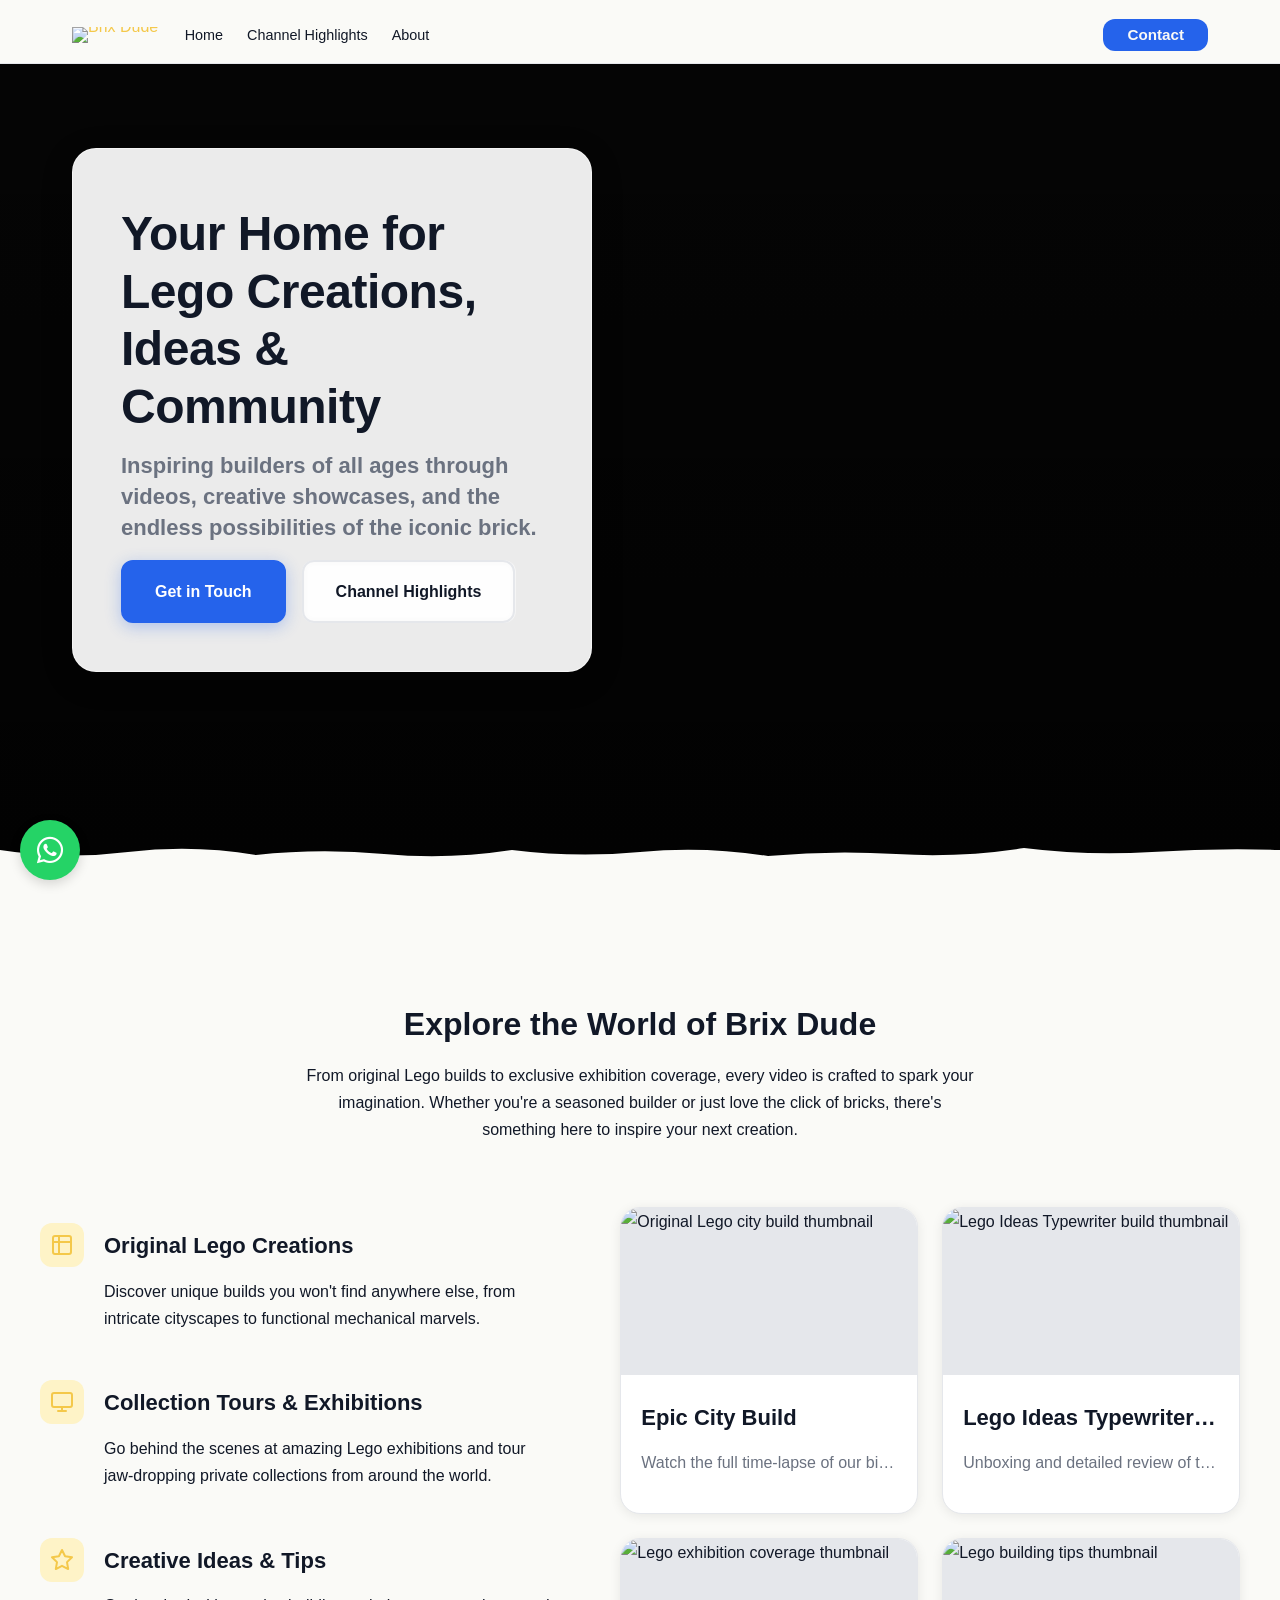
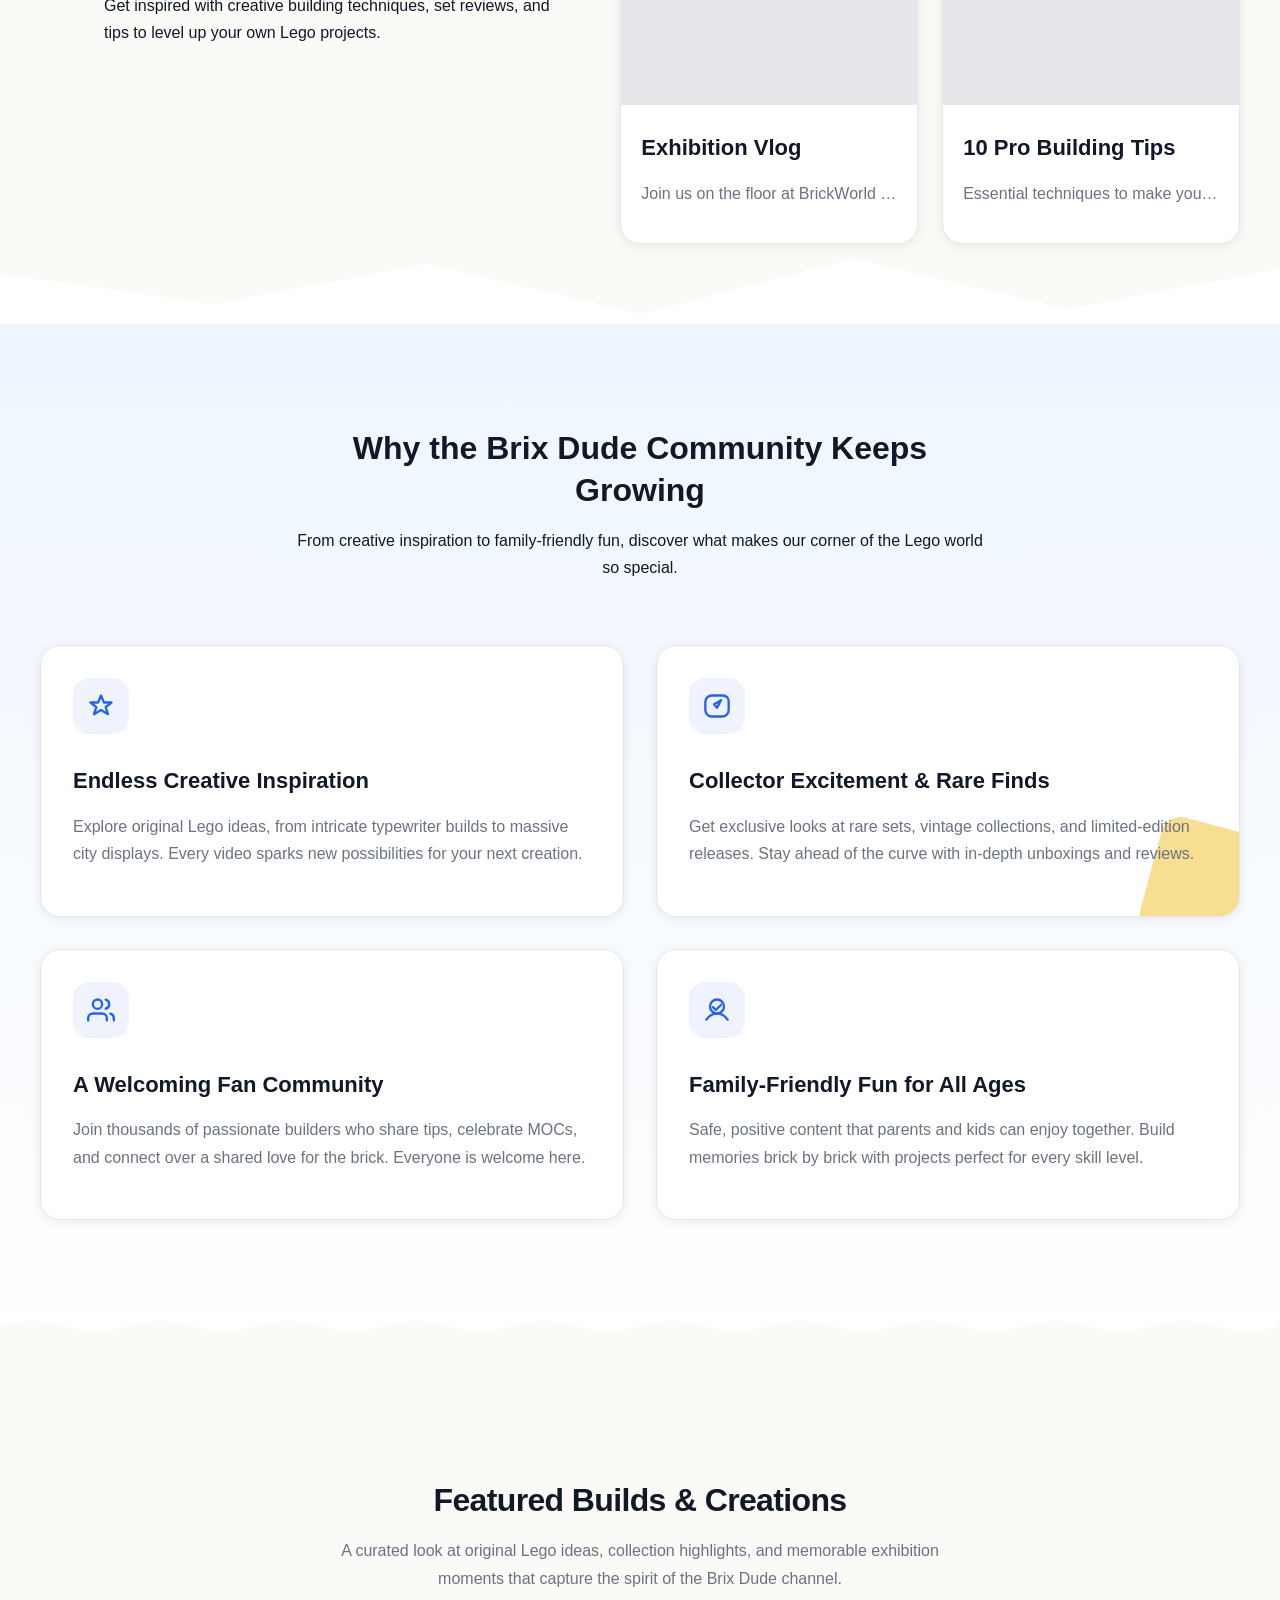
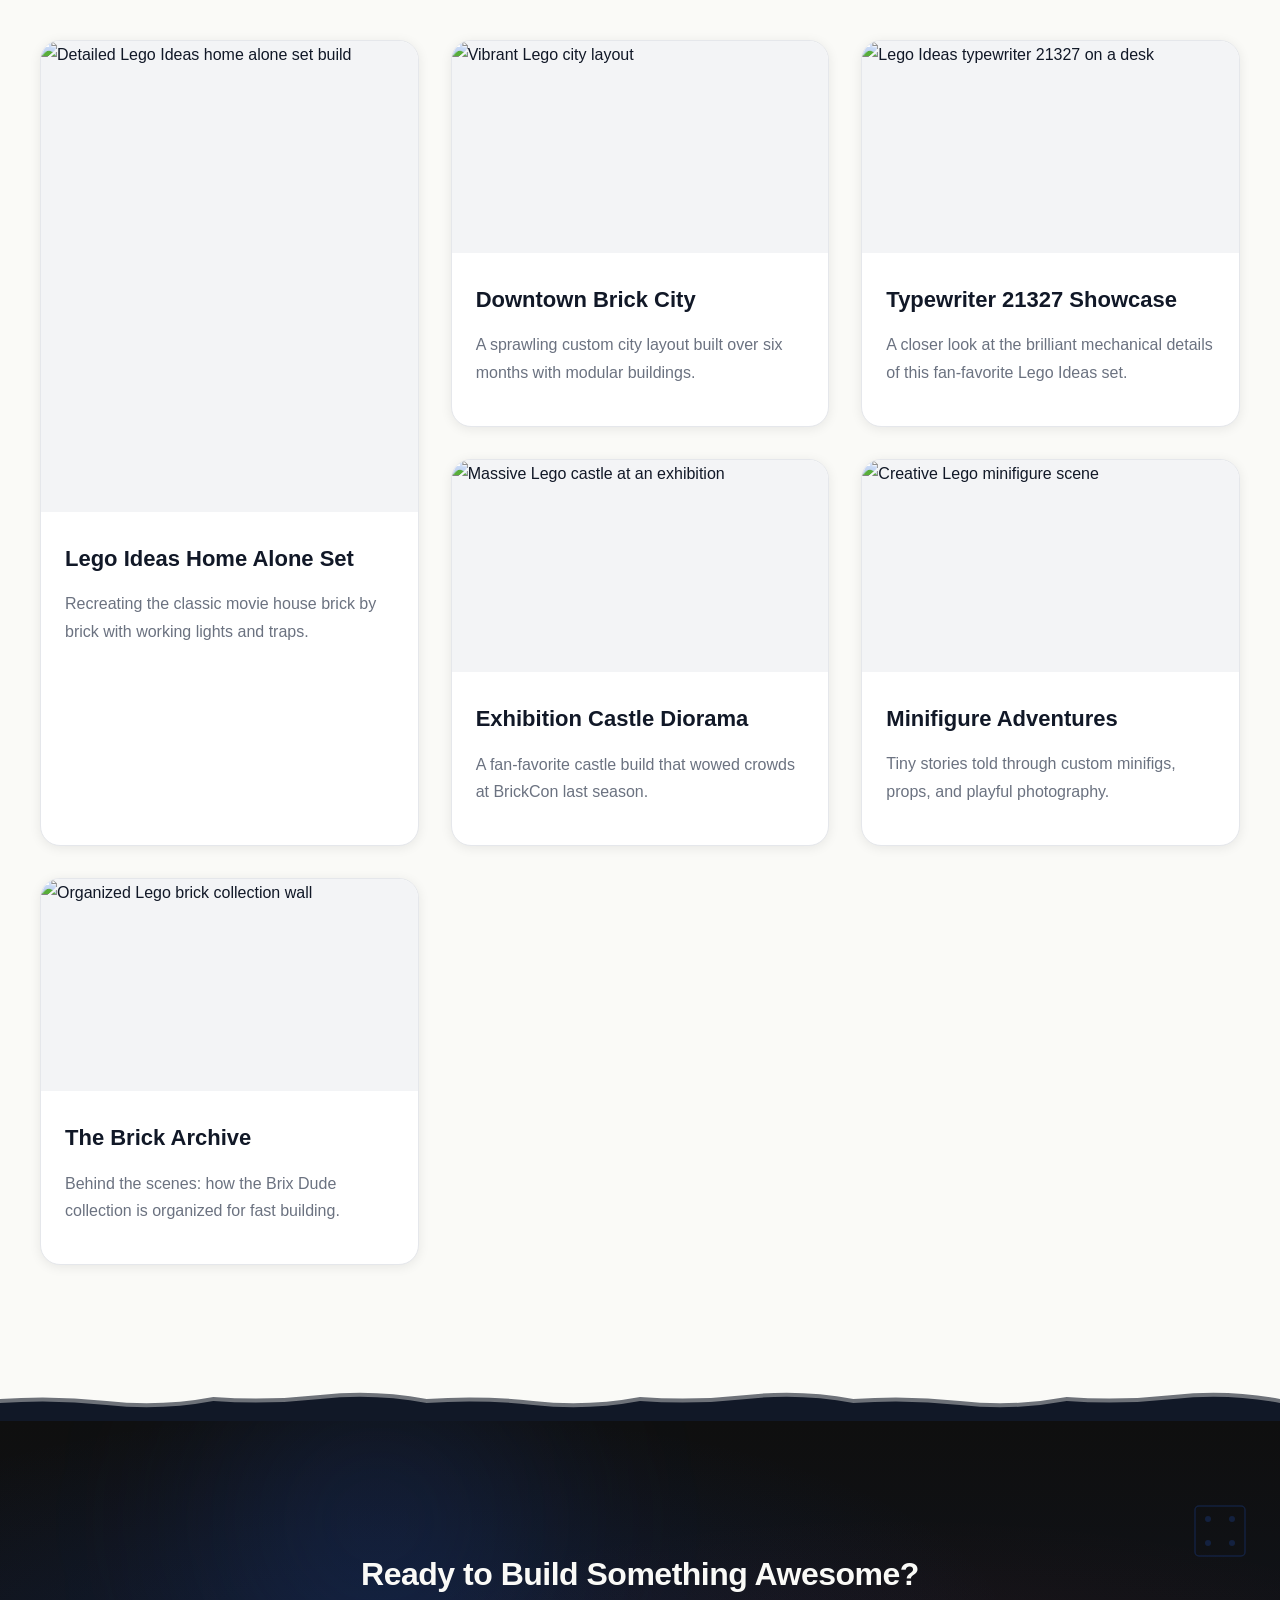
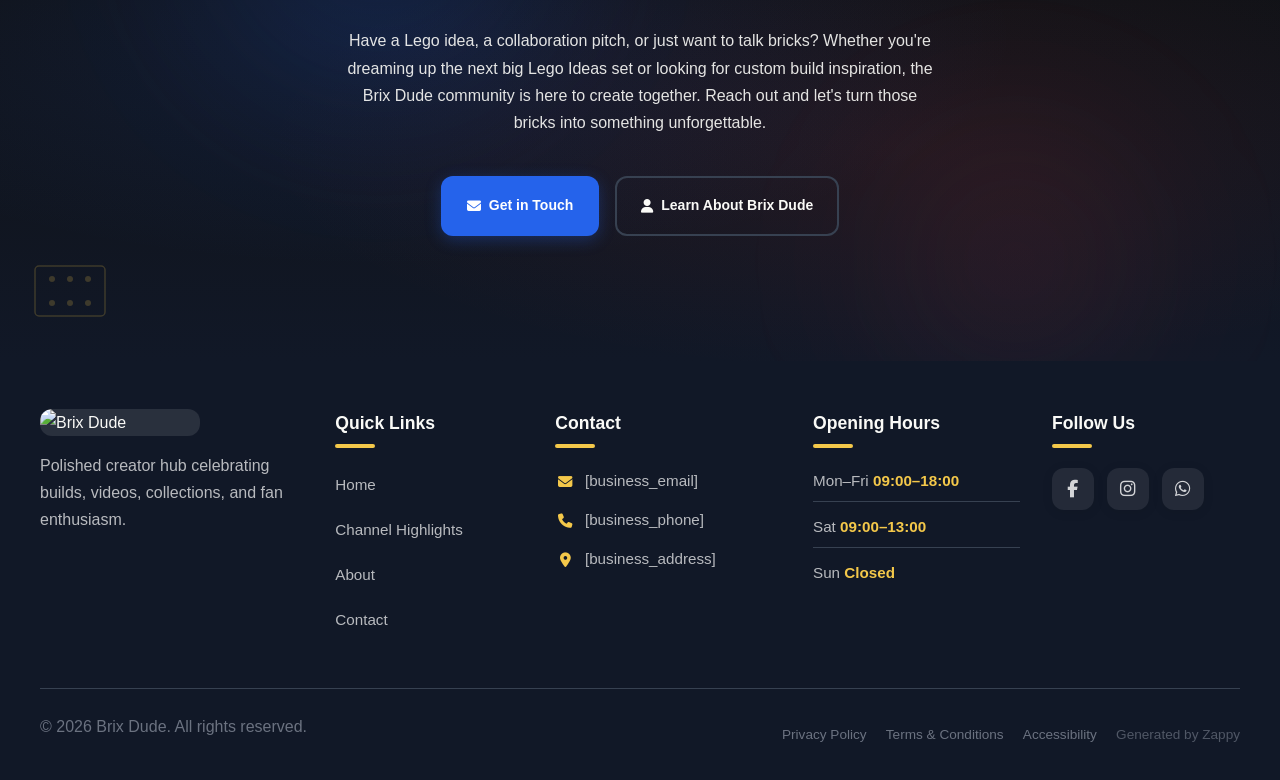
==== commit 18276a61: "Incremental sync: 1 page(s) — update_image" ====
--- a/public/index.html
+++ b/public/index.html
@@ -1 +1 @@
-<!doctype html><html lang="en"><head><meta charset="UTF-8"><meta content="width=device-width,initial-scale=1" name="viewport"><meta content="index, follow" name="robots"><title>Unleash Brick-Building Brilliance — Brix Dude</title><meta content="Dive into a world where Lego creativity knows no limits. From the intricate lego ideas typewriter 21327 to massive original builds, find endless inspiration and connect with a passionate brick-loving community today." name="description"><meta content="lego ideas home alone set, lego ideas typewriter 21327, lego ideas website, creative lego builds, lego community channel" name="keywords"><link href="/assets/favicon.ico" rel="icon" type="image/x-icon"><link href="/assets/favicon-16x16.png" rel="icon" type="image/png" sizes="16x16"><link href="/assets/favicon-32x32.png" rel="icon" type="image/png" sizes="32x32"><link href="/assets/favicon-48x48.png" rel="icon" type="image/png" sizes="48x48"><link href="/assets/favicon-192x192.png" rel="icon" type="image/png" sizes="192x192"><link href="/assets/favicon-512x512.png" rel="icon" type="image/png" sizes="512x512"><link href="/assets/apple-touch-icon.png" rel="apple-touch-icon"><script>!function(){"use strict";var t="0a2687f3-41e7-4e63-99ae-9da01a1a211f",e="https://api.zappy5.com/api/analytics/track",a=18e5,n=2592e6,o=!0,i=!0,r=!0;var s=function(){var e="zappy_visitor_"+t,a=null;try{if(a=localStorage.getItem(e)){var o=JSON.parse(a),i=Date.now();if(i-o.created<n)return o.lastSeen=i,localStorage.setItem(e,JSON.stringify(o)),o.id}}catch(t){console.warn("Zappy Analytics: LocalStorage not available")}var r="zv_"+Date.now()+"_"+Math.random().toString(36).substr(2,9);try{localStorage.setItem(e,JSON.stringify({id:r,created:Date.now(),lastSeen:Date.now()}))}catch(t){}return r}(),c=function(){var e="zappy_session_"+t,n=null;try{if(n=sessionStorage.getItem(e)){var o=JSON.parse(n),i=Date.now();if(i-o.timestamp<a)return o.timestamp=i,sessionStorage.setItem(e,JSON.stringify(o)),o.id}}catch(t){console.warn("Zappy Analytics: SessionStorage not available")}var r="zs_"+Date.now()+"_"+Math.random().toString(36).substr(2,9);try{sessionStorage.setItem(e,JSON.stringify({id:r,timestamp:Date.now()}))}catch(t){}return r}();function l(a,n){n=n||{};var o={website_id:t,event_type:a,page_path:window.location.pathname,referrer:document.referrer||"direct",visitor_id:s,session_id:c,metadata:n};if(navigator.sendBeacon){var i=new Blob([JSON.stringify(o)],{type:"application/json"});navigator.sendBeacon(e,i)}else fetch(e,{method:"POST",headers:{"Content-Type":"application/json"},body:JSON.stringify(o),keepalive:!0}).catch(function(t){console.warn("Zappy Analytics: Failed to track event",t)})}o&&l("pageview",{title:document.title,url:window.location.href}),i&&document.addEventListener("click",function(t){var e=t.target;if("BUTTON"===e.tagName||e.closest("button")){var a="BUTTON"===e.tagName?e:e.closest("button");l("click",{element:"button",text:a.textContent.trim().substring(0,100),id:a.id||null,class:a.className||null})}else if("A"===e.tagName||e.closest("a")){var n="A"===e.tagName?e:e.closest("a");l("navigation",{element:"link",text:n.textContent.trim().substring(0,100),href:n.href,external:n.hostname!==window.location.hostname})}},!0),r&&document.addEventListener("submit",function(t){var e=t.target;l("form_submit",{form_id:e.id||null,form_name:e.name||null,form_action:e.action||null,form_method:e.method||"GET"})},!0);var d=Date.now();window.addEventListener("beforeunload",function(){l("page_unload",{time_on_page:Math.floor((Date.now()-d)/1e3),page_path:window.location.pathname})}),window.zappyAnalytics={track:l,getVisitorId:function(){return s},getSessionId:function(){return c}}}()</script><meta content="Unleash Brick-Building Brilliance — Brix Dude" property="og:title"><meta content="Dive into a world where Lego creativity knows no limits. From the intricate lego ideas typewriter 21327 to massive original builds, find endless inspiration and connect with a passionate brick-loving community today." property="og:description"><meta content="summary_large_image" name="twitter:card"><meta content="Unleash Brick-Building Brilliance — Brix Dude" name="twitter:title"><meta content="Dive into a world where Lego creativity knows no limits. From the intricate lego ideas typewriter 21327 to massive original builds, find endless inspiration and connect with a passionate brick-loving community today." name="twitter:description"><meta content="website" property="og:type"><meta content="en_US" property="og:locale"><link href="https://cdnjs.cloudflare.com/ajax/libs/font-awesome/6.4.0/css/all.min.css" rel="stylesheet"><style>.skip-link{position:absolute;top:0;left:0;transform:translateY(-200%);padding:12px 18px;background:var(--bg-dark,#1a1a1a);color:var(--text-light,#fff);font-weight:600;border-radius:0 0 8px 0;z-index:10000}.skip-link:focus{transform:none;outline:2px solid var(--ring,#fff);outline-offset:2px}:focus-visible{outline:2px solid var(--ring,currentColor);outline-offset:3px}</style><link href="/assets/favicon.ico" rel="icon" type="image/x-icon"><link href="/assets/favicon-16x16.png" rel="icon" type="image/png" sizes="16x16"><link href="/assets/favicon-32x32.png" rel="icon" type="image/png" sizes="32x32"><link href="/assets/favicon-48x48.png" rel="icon" type="image/png" sizes="48x48"><link href="/assets/favicon-192x192.png" rel="icon" type="image/png" sizes="192x192"><link href="/assets/favicon-512x512.png" rel="icon" type="image/png" sizes="512x512"><link href="/assets/apple-touch-icon.png" rel="apple-touch-icon"><link href="https://cdn.jsdelivr.net/npm/vanilla-cookieconsent@3/dist/cookieconsent.css" rel="stylesheet"><script src="https://cdn.jsdelivr.net/npm/vanilla-cookieconsent@3/dist/cookieconsent.umd.js"></script><script src="https://cdn.jsdelivr.net/gh/mickidum/acc_toolbar/acctoolbar/acctoolbar.min.js"></script><link href="/styles.css" rel="stylesheet"><script>window.ZAPPY_WEBSITE_ID="0a2687f3-41e7-4e63-99ae-9da01a1a211f",window.ZAPPY_API_BASE="https://api.zappy5.com"</script><style id="zappy-dropdown-submenu-styles">#navMenu li:has(.sub-menu),.nav-menu li:has(.sub-menu),.navbar li:has(.sub-menu),nav li:has(.sub-menu){position:relative}#navMenu .sub-menu,.nav-menu .sub-menu,.navbar .sub-menu,nav .sub-menu{display:block!important;position:absolute!important;top:100%;left:0;min-width:220px;background:#fff;border-radius:8px;box-shadow:0 8px 25px rgba(0,0,0,.15);padding:8px 0;opacity:0;visibility:hidden;transform:translateY(10px);transition:all .3s ease;z-index:1000;list-style:none;pointer-events:none}#navMenu li:hover>.sub-menu,.nav-menu li:hover>.sub-menu,.navbar li:hover>.sub-menu,nav li:hover>.sub-menu{opacity:1!important;visibility:visible!important;transform:translateY(0)!important;pointer-events:auto!important}.sub-menu li{list-style:none;margin:0;padding:0}.sub-menu a{display:block!important;padding:10px 16px!important;color:var(--text-dark,#333)!important;font-weight:500;text-decoration:none;white-space:nowrap;transition:background-color .2s}.sub-menu .zappy-nav-child>a{padding-left:28px!important;font-size:.9em!important;opacity:.85!important}[dir=rtl] .sub-menu .zappy-nav-child>a,html[lang=ar] .sub-menu .zappy-nav-child>a,html[lang=he] .sub-menu .zappy-nav-child>a{padding-left:10px!important;padding-right:28px!important}.sub-menu .zappy-nav-parent>a{font-weight:600!important}.sub-menu a:hover{background-color:#f5f5f5}[dir=rtl] .nav-menu .sub-menu,[dir=rtl] .navbar .sub-menu,[dir=rtl] nav .sub-menu,html[lang=ar] .nav-menu .sub-menu,html[lang=ar] .navbar .sub-menu,html[lang=ar] nav .sub-menu,html[lang=he] .nav-menu .sub-menu,html[lang=he] .navbar .sub-menu,html[lang=he] nav .sub-menu{left:auto!important;right:0!important}.sub-menu:empty,.sub-menu:not(:has(li)):not(:has(> a)),.sub-menu:not(:has(li:not(.zappy-hidden-menu-item))):not(:has(> a)){display:none!important;opacity:0!important;visibility:hidden!important;pointer-events:none!important}li:has(.menu-group-title):hover>.sub-menu{opacity:1!important;visibility:visible!important;transform:translateY(0)!important;pointer-events:auto!important}#navMenu>li>.menu-group-title,.nav-menu>li>.menu-group-title{display:inline-block;padding:.5rem 1rem;cursor:default;user-select:none}@media (max-width:768px){#navMenu .sub-menu,.nav-menu .sub-menu,.navbar .sub-menu,nav .sub-menu{position:static!important;transform:none!important;box-shadow:none!important;background:0 0!important;max-height:0;overflow:hidden;opacity:0;visibility:hidden;transition:max-height .3s ease,opacity .3s ease;padding:0!important;border-radius:0!important}#navMenu .sub-menu.mobile-expanded,.nav-menu .sub-menu.mobile-expanded,.navbar .sub-menu.mobile-expanded{max-height:none!important;overflow-y:visible!important;opacity:1!important;visibility:visible!important;padding:8px 0 8px 16px!important}[dir=rtl] .sub-menu.mobile-expanded,html[lang=he] .sub-menu.mobile-expanded{padding:8px 16px 8px 0!important}#navMenu li:hover>.sub-menu,.nav-menu li:hover>.sub-menu,.navbar li:hover>.sub-menu,nav li:hover>.sub-menu{opacity:0;visibility:hidden;pointer-events:none}#navMenu li>.sub-menu.mobile-expanded,.nav-menu li>.sub-menu.mobile-expanded,.navbar li>.sub-menu.mobile-expanded,nav li>.sub-menu.mobile-expanded{opacity:1!important;visibility:visible!important;pointer-events:auto!important}#navMenu li:has(.sub-menu),.nav-menu li:has(.sub-menu),.navbar li:has(.sub-menu),nav li:has(.sub-menu){display:flex!important;flex-wrap:wrap!important;align-items:center!important;position:relative!important;min-height:44px!important}#navMenu li:has(.sub-menu)>a,.nav-menu li:has(.sub-menu)>a,.navbar li:has(.sub-menu)>a,nav li:has(.sub-menu)>a{flex:1!important;min-width:0!important}#navMenu li:has(.sub-menu)>.menu-group-title,.nav-menu li:has(.sub-menu)>.menu-group-title,.navbar li:has(.sub-menu)>.menu-group-title,nav li:has(.sub-menu)>.menu-group-title{flex:1!important;min-width:0!important;padding:0!important;line-height:inherit!important}#navMenu li:has(.sub-menu)>.sub-menu,.nav-menu li:has(.sub-menu)>.sub-menu,.navbar li:has(.sub-menu)>.sub-menu,nav li:has(.sub-menu)>.sub-menu{flex-basis:100%!important;width:100%!important}#navMenu li:has(.sub-menu)>a [class*=arrow],#navMenu li:has(.sub-menu)>a [class*=chevron],.nav-menu li:has(.sub-menu)>a .fa-angle-down,.nav-menu li:has(.sub-menu)>a .fa-chevron-down,.nav-menu li:has(.sub-menu)>a [class*=arrow],.nav-menu li:has(.sub-menu)>a [class*=chevron],nav li:has(.sub-menu)>a [class*=arrow],nav li:has(.sub-menu)>a [class*=chevron]{display:none!important;visibility:hidden!important}.mobile-submenu-toggle{display:flex!important;align-items:center!important;justify-content:center!important;width:44px!important;height:auto!important;background:0 0!important;border:none!important;cursor:pointer!important;color:var(--text-dark)!important;position:static!important;flex-shrink:0!important;align-self:stretch!important;z-index:2!important;padding:0!important;margin:0!important}.mobile-submenu-toggle::after{content:''!important;width:0!important;height:0!important;border-left:6px solid transparent!important;border-right:6px solid transparent!important;border-top:7px solid currentColor!important;transition:transform .3s ease!important}.mobile-submenu-toggle.expanded::after{transform:rotate(180deg)!important}.sub-menu a{padding:10px 0!important;display:block!important;color:var(--text-dark)!important;white-space:normal!important}.sub-menu .zappy-nav-child>a{padding-left:28px!important;font-size:.9em!important;opacity:.85!important}[dir=rtl] .sub-menu .zappy-nav-child>a,html[lang=ar] .sub-menu .zappy-nav-child>a,html[lang=he] .sub-menu .zappy-nav-child>a{padding-left:0!important;padding-right:28px!important}.sub-menu .zappy-nav-parent>a{font-weight:600!important}#navMenu.active,.nav-menu.active{max-width:100vw!important;overflow-x:hidden!important;box-sizing:border-box!important}.navbar .sub-menu li a,.zappy-products-dropdown .sub-menu a,nav.navbar .sub-menu li a{color:var(--text-dark)!important}}@media (min-width:769px){.mobile-submenu-toggle{display:none!important}}</style><style id="zappy-widget-visibility">html[dir=rtl] .whatsapp-float{right:20px!important;left:auto!important}html:not([dir]) .whatsapp-float,html[dir=ltr] .whatsapp-float{left:20px!important;right:auto!important}html[dir=rtl] #mic-access-tool-general-button,html[dir=rtl] #mic-init-access-tool #mic-access-tool-general-button,html[dir=rtl] #mic-init-access-tool .mic-access-tool-general-button,html[dir=rtl] ._access-icon,html[dir=rtl] .mic-access-tool-general-button{left:20px!important;right:auto!important}html:not([dir]) #mic-access-tool-general-button,html:not([dir]) #mic-init-access-tool #mic-access-tool-general-button,html:not([dir]) #mic-init-access-tool .mic-access-tool-general-button,html:not([dir]) ._access-icon,html:not([dir]) .mic-access-tool-general-button,html[dir=ltr] #mic-access-tool-general-button,html[dir=ltr] #mic-init-access-tool #mic-access-tool-general-button,html[dir=ltr] #mic-init-access-tool .mic-access-tool-general-button,html[dir=ltr] ._access-icon,html[dir=ltr] .mic-access-tool-general-button{right:20px!important;left:auto!important}@media (max-width:768px){.whatsapp-float{display:flex!important}}@media (min-width:769px){.whatsapp-float{display:flex!important}}@media (max-width:768px){#mic-access-tool-general-button,#mic-init-access-tool #mic-access-tool-general-button,#mic-init-access-tool .mic-access-tool-general-button,._access-icon,.mic-access-tool-general-button{display:flex!important;visibility:visible!important;opacity:1!important;pointer-events:auto!important}#mic-access-tool-box.opened-mic-access-tool,#mic-init-access-tool #mic-access-tool-box.opened-mic-access-tool,.mic-access-tool-box.opened-mic-access-tool{visibility:visible!important;opacity:1!important;pointer-events:auto!important}}@media (min-width:769px){#mic-access-tool-general-button,#mic-init-access-tool #mic-access-tool-general-button,#mic-init-access-tool .mic-access-tool-general-button,._access-icon,.mic-access-tool-general-button{display:flex!important;visibility:visible!important;opacity:1!important;pointer-events:auto!important}#mic-access-tool-box.opened-mic-access-tool,#mic-init-access-tool #mic-access-tool-box.opened-mic-access-tool,.mic-access-tool-box.opened-mic-access-tool{visibility:visible!important;opacity:1!important;pointer-events:auto!important}}</style></head><body><a href="#main" class="skip-link">Skip to main content</a><nav class="navbar"><button aria-label="Menu" class="mobile-toggle" id="mobileToggle"><svg viewBox="0 0 24 24" fill="none" height="24" width="24" class="hamburger-icon"><path d="M3 12h18M3 6h18M3 18h18" stroke="currentColor" stroke-linecap="round" stroke-width="2"></path></svg> <svg viewBox="0 0 24 24" fill="none" height="24" width="24" class="close-icon" style="display:none"><path d="M18 6L6 18M6 6l12 12" stroke="currentColor" stroke-linecap="round" stroke-width="2"></path></svg></button> <button aria-label="Call" class="phone-header-btn" data-phone="[business_phone]"><svg viewBox="0 0 24 24" fill="currentColor" height="20" width="20"><path d="M22 16.92v3a2 2 0 0 1-2.18 2 19.79 19.79 0 0 1-8.63-3.07 19.5 19.5 0 0 1-6-6 19.79 19.79 0 0 1-3.07-8.67A2 2 0 0 1 4.11 2h3a2 2 0 0 1 2 1.72 12.84 12.84 0 0 0 .7 2.81 2 2 0 0 1-.45 2.11L8.09 9.91a16 16 0 0 0 6 6l1.27-1.27a2 2 0 0 1 2.11-.45 12.84 12.84 0 0 0 2.81.7A2 2 0 0 1 22 16.92z"></path></svg></button><div class="nav-container"><div class="nav-brand"><a href="/" class="logo-link"><img alt="Brix Dude" src="/assets/site-home-image-1.webp" class="logo"></a></div><ul class="nav-menu" id="navMenu"><li><a href="/">Home</a></li><li><a href="/channel-highlights">Channel Highlights</a></li><li><a href="/about">About</a></li></ul><div class="nav-cta-container"><a href="/contact" class="nav-cta-btn">Contact</a></div></div></nav><script>window.addEventListener("load",function(){const e=document.querySelector(".navbar, nav, header");if(!e)return void console.log("[Navbar] Navbar element not found");let t=document.getElementById("mobileToggle")||document.querySelector(".mobile-toggle")||document.querySelector(".hamburger")||document.querySelector(".hamburger-menu")||document.querySelector(".menu-toggle")||document.querySelector(".burger-menu")||document.querySelector('[aria-label="Menu"]')||document.querySelector('[aria-label="תפריט"]');const n=document.querySelector(".phone-header-btn"),o=window.getComputedStyle(e);let r=o.backgroundColor;if(console.log("[Navbar] Initial navbar background:",r),"transparent"===r||"rgba(0, 0, 0, 0)"===r||r.startsWith("rgba")&&r.includes(", 0)")){const e=o.backgroundImage;if(e&&"none"!==e)console.log("[Navbar] Navbar has background image/gradient, using dark text"),r="rgb(240, 240, 240)";else{const e=window.getComputedStyle(document.body).backgroundColor;console.log("[Navbar] Navbar transparent, using body background:",e),r=e}}const a=r.match(/\d+/g);if(a&&a.length>=3){const e=(.299*parseInt(a[0])+.587*parseInt(a[1])+.114*parseInt(a[2]))/255;console.log("[Navbar] Mobile button colors preserved from Claude CSS (luminance:",e.toFixed(2)+")");const o=document.createElement("style");o.id="zappy-mobile-nav-fix";document.documentElement.lang;document.documentElement.dir,o.textContent='\n        /* Hide mobile buttons on desktop, show only on mobile */\n        @media (min-width: 769px) {\n          .mobile-toggle,\n          .phone-header-btn {\n            display: none !important;\n          }\n        }\n        \n        /* Show and position mobile buttons correctly on mobile */\n        @media (max-width: 768px) {\n          .navbar,\n          nav.navbar {\n            min-height: 70px !important;\n          }\n\n          .mobile-toggle,\n          .phone-header-btn {\n            position: absolute !important;\n            top: 0 !important;\n            bottom: 0 !important;\n            margin-top: auto !important;\n            margin-bottom: auto !important;\n            transform: none !important;\n            z-index: 1001 !important;\n            display: flex !important;\n            align-items: center !important;\n            justify-content: center !important;\n            width: 36px !important;\n            height: 36px !important;\n            border-radius: 50% !important;\n            border: none !important;\n            cursor: pointer !important;\n            padding: 6px !important;\n            background: none !important;\n            color: var(--nav-text, var(--text-dark)) !important;\n            touch-action: manipulation !important;\n            -webkit-tap-highlight-color: transparent !important;\n          }\n\n          html[data-zappy-site-type="ecommerce"] .phone-header-btn,\n          body[data-zappy-site-type="ecommerce"] .phone-header-btn,\n          html[data-zappy-site-type="ecommerce"] header .phone-header-btn,\n          html[data-zappy-site-type="ecommerce"] nav .phone-header-btn {\n            display: none !important;\n            visibility: hidden !important;\n            width: 0 !important;\n            height: 0 !important;\n            min-width: 0 !important;\n            overflow: hidden !important;\n          }\n          \n          /* LTR positioning (default): hamburger LEFT, phone RIGHT */\n          html:not([dir="rtl"]):not([lang="he"]):not([lang="ar"]) .mobile-toggle,\n          html[dir="ltr"] .mobile-toggle {\n            left: 12px !important;\n            right: auto !important;\n          }\n          html:not([dir="rtl"]):not([lang="he"]):not([lang="ar"]) .phone-header-btn,\n          html[dir="ltr"] .phone-header-btn {\n            right: 12px !important;\n            left: auto !important;\n          }\n          \n          /* RTL positioning: hamburger RIGHT, phone LEFT */\n          html[dir="rtl"] .mobile-toggle,\n          html[lang="he"] .mobile-toggle,\n          html[lang="ar"] .mobile-toggle {\n            right: 12px !important;\n            left: auto !important;\n          }\n          html[dir="rtl"] .phone-header-btn,\n          html[lang="he"] .phone-header-btn,\n          html[lang="ar"] .phone-header-btn {\n            left: 12px !important;\n            right: auto !important;\n          }\n          \n          /* CRITICAL: Ensure nav-container has min-height on mobile */\n          /* All children are positioned absolutely/fixed on mobile, so height:auto collapses to 0 */\n          .nav-container {\n            min-height: 70px !important;\n            position: relative !important;\n          }\n          \n          /* Ensure SVG icons are properly sized and inherit color */\n          .mobile-toggle svg,\n          .phone-header-btn svg {\n            width: 24px !important;\n            height: 24px !important;\n            /* Don\'t force display - let JavaScript control hamburger/close toggle */\n          }\n          \n          /* Reset nav-cta-container on mobile - remove desktop box-shadow/padding */\n          /* that creates a visible ghost box when CTA button is hidden */\n          .nav-cta-container {\n            box-shadow: none !important;\n            padding: 0 !important;\n          }\n          \n          /* Hide nav-cta-container entirely on mobile when there\'s no lang-switcher */\n          /* (only the CTA button is inside, and it\'s hidden on mobile) */\n          .nav-cta-container:not(:has(.lang-switcher)) {\n            display: none !important;\n          }\n          \n          /* CRITICAL: Prevent hero image fade gradient from bleeding over headline text */\n          /* The .image-fade-gradient has bottom: -30px (extends below parent) */\n          /* On mobile stacked layout, this overlaps the h1 text below the image */\n          .hero-image-column {\n            overflow: hidden !important;\n          }\n          .image-fade-gradient {\n            bottom: 0 !important;\n          }\n          \n          /* Hide desktop language switcher on mobile - hamburger menu handles it */\n          /* High specificity to override stored CSS */\n          .lang-switcher,\n          .nav-cta-container .lang-switcher,\n          .nav-container .lang-switcher,\n          .navbar .lang-switcher,\n          .navbar .nav-cta-container .lang-switcher {\n            display: none !important;\n          }\n        }\n      ';const r=document.getElementById("zappy-mobile-nav-fix");r&&r.remove(),document.head.appendChild(o),console.log("[Navbar] Critical CSS injected for mobile nav positioning");const i=window.innerWidth<=768;if(t){const e=t.querySelector(".hamburger-icon"),n=t.querySelector(".close-icon");e&&(e.style.setProperty("width","24px","important"),e.style.setProperty("height","24px","important"),e.style.setProperty("display","block","important")),n&&(n.style.setProperty("width","24px","important"),n.style.setProperty("height","24px","important"),n.style.setProperty("display","none","important")),i?(t.style.setProperty("position","absolute","important"),t.style.setProperty("top","0","important"),t.style.setProperty("bottom","0","important"),t.style.setProperty("margin-top","auto","important"),t.style.setProperty("margin-bottom","auto","important"),t.style.setProperty("transform","none","important"),t.style.setProperty("z-index","1001","important"),t.style.removeProperty("left"),t.style.removeProperty("right"),console.log("[Navbar] Mobile toggle positioning applied (mobile viewport)")):(t.style.removeProperty("position"),t.style.removeProperty("top"),t.style.removeProperty("transform"),t.style.removeProperty("z-index"),t.style.removeProperty("left"),t.style.removeProperty("right"),console.log("[Navbar] Desktop viewport - cleared mobile toggle inline positioning"))}if(n){const e=n.querySelector("svg");e&&(e.style.width="24px",e.style.height="24px",e.setAttribute("width","24"),e.setAttribute("height","24")),i?(n.style.setProperty("position","absolute","important"),n.style.setProperty("top","0","important"),n.style.setProperty("bottom","0","important"),n.style.setProperty("margin-top","auto","important"),n.style.setProperty("margin-bottom","auto","important"),n.style.setProperty("transform","none","important"),n.style.setProperty("z-index","1001","important"),n.style.removeProperty("left"),n.style.removeProperty("right"),console.log("[Navbar] Phone button positioning applied (mobile viewport)")):(n.style.removeProperty("position"),n.style.removeProperty("top"),n.style.removeProperty("transform"),n.style.removeProperty("z-index"),n.style.removeProperty("left"),n.style.removeProperty("right"),console.log("[Navbar] Desktop viewport - cleared phone button inline positioning"))}}else console.log("[Navbar] Could not parse background color:",r);t=document.getElementById("mobileToggle")||document.querySelector(".mobile-toggle")||document.querySelector(".hamburger")||document.querySelector(".hamburger-menu")||document.querySelector(".menu-toggle")||document.querySelector(".burger-menu")||document.querySelector('[aria-label="Menu"]')||document.querySelector('[aria-label="תפריט"]');const i=document.getElementById("navMenu")||document.querySelector(".nav-menu")||document.querySelector(".nav-links")||document.querySelector("nav ul:not(.submenu)");if(!t||!i)return void console.log("[Navbar] Mobile toggle or menu not found:",{toggle:!!t,menu:!!i});i.id||(i.id="navMenu"),console.log("[Navbar] Initializing mobile menu...");const l=t.cloneNode(!0);t.parentNode.replaceChild(l,t);var s=0;function p(e){var t=Date.now();t-s<300||(s=t,function(e){e.preventDefault(),e.stopPropagation();const t=l.querySelector(".hamburger-icon"),n=l.querySelector(".close-icon");i.classList.contains("active")?(i.classList.remove("active"),t&&t.style.setProperty("display","block","important"),n&&n.style.setProperty("display","none","important"),document.body.style.overflow="",console.log("[Navbar] Menu closed")):(i.classList.add("active"),t&&t.style.setProperty("display","none","important"),n&&n.style.setProperty("display","block","important"),document.body.style.overflow="hidden",console.log("[Navbar] Menu opened"))}(e))}l.addEventListener("click",p),l.addEventListener("touchend",p),i.querySelectorAll("a").forEach(function(e){e.addEventListener("click",function(){if("#"===this.getAttribute("href"))return;const e=l.querySelector(".hamburger-icon"),t=l.querySelector(".close-icon");i.classList.remove("active"),e&&e.style.setProperty("display","block","important"),t&&t.style.setProperty("display","none","important"),document.body.style.overflow="",console.log("[Navbar] Menu closed (link clicked)")})});var m=i.querySelectorAll(".dropdown-toggle");m.forEach(function(e){e.addEventListener("click",function(e){e.preventDefault(),e.stopPropagation();var t=this.closest(".nav-dropdown");t&&(t.parentNode.querySelectorAll(".nav-dropdown.open").forEach(function(e){e!==t&&e.classList.remove("open")}),t.classList.toggle("open"),console.log("[Navbar] Dropdown toggled:",t.classList.contains("open")?"open":"closed"))})}),document.addEventListener("click",function(e){e.target.closest(".nav-dropdown")||document.querySelectorAll(".nav-dropdown.open").forEach(function(e){e.classList.remove("open")})}),console.log("[Navbar] Dropdown handlers initialized for "+m.length+" dropdowns"),n&&n.addEventListener("click",function(){const e=document.querySelectorAll('a[href^="tel:"]'),t=e.length>0?e[0].getAttribute("href").replace("tel:",""):"[business_phone]";window.location.href="tel:"+t,console.log("[Navbar] Phone button clicked")}),console.log("[Navbar] Mobile menu initialized successfully")})</script><main id="main"><section class="home-hero-section" data-band-index="0" data-layout-spec="Home-hero" data-hero-type="fullscreen-scrim"><div class="home-hero-section__bg-wrapper"><img alt="Bright studio workspace filled with colorful Lego bricks and creative builds" src="/assets/site-home-hero-image-1.webp" data-context="Bright studio-style Lego build scene with colorful bricks, completed models, and a creator-workshop atmosphere. Warm lighting, cinematic depth of field, shallow focus on foreground bricks, blurred background showing organized shelves and creative chaos. Upbeat, polished, and accessible vibe." data-placeholder="home-hero-image-1" height="600" loading="eager" width="1200" class="home-hero-section__bg-image" data-hero-bg="true" fetchpriority="high"></div><div class="home-hero-section__scrim" aria-hidden="true"></div><div class="home-hero-section__content"><div class="home-hero-section__card"><h1 class="home-hero-section__headline">Your Home for Lego Creations, Ideas &amp; Community</h1><h3 class="home-hero-section__subtitle">Inspiring builders of all ages through videos, creative showcases, and the endless possibilities of the iconic brick.</h3><div class="home-hero-section__ctas"><a href="/contact" class="home-hero-section__btn home-hero-section__btn--primary">Get in Touch</a> <a href="/features" class="home-hero-section__btn home-hero-section__btn--secondary">Channel Highlights</a></div></div></div><div class="home-hero-section__divider-wrapper" aria-hidden="true"><svg viewBox="0 0 1200 80" xmlns="http://www.w3.org/2000/svg" aria-hidden="true" data-no-icon-edit="true" preserveAspectRatio="none"><path d="M0,80 L0,30 Q60,40 120,32 T240,35 Q300,28 360,34 T480,30 Q540,38 600,32 T720,36 Q780,30 840,34 T960,28 Q1020,36 1080,32 T1200,30 L1200,80 Z" fill="var(--bg-light)"></path></svg></div></section><section class="home-showcase-section" data-band-index="1" data-layout-spec="Home-showcase"><div class="home-showcase-section__intro"><h2>Explore the World of Brix Dude</h2><p>From original Lego builds to exclusive exhibition coverage, every video is crafted to spark your imagination. Whether you're a seasoned builder or just love the click of bricks, there's something here to inspire your next creation.</p></div><div class="home-showcase-section__content"><div class="home-showcase-section__text-column"><div class="home-showcase-section__blurb"><div class="home-showcase-section__blurb-icon"><svg viewBox="0 0 24 24" fill="none" data-element-type="icon" data-icon-type="svg" height="24" stroke="currentColor" stroke-linecap="round" stroke-linejoin="round" stroke-width="2" width="24"><rect height="18" width="18" x="3" y="3" rx="2" ry="2"></rect><line x1="3" x2="21" y1="9" y2="9"></line><line x1="9" x2="9" y1="3" y2="21"></line></svg></div><div class="home-showcase-section__blurb-content"><h3>Original Lego Creations</h3><p>Discover unique builds you won't find anywhere else, from intricate cityscapes to functional mechanical marvels.</p></div></div><div class="home-showcase-section__blurb"><div class="home-showcase-section__blurb-icon"><svg viewBox="0 0 24 24" fill="none" data-element-type="icon" data-icon-type="svg" height="24" stroke="currentColor" stroke-linecap="round" stroke-linejoin="round" stroke-width="2" width="24"><rect height="14" width="20" x="2" y="3" rx="2" ry="2"></rect><line x1="8" x2="16" y1="21" y2="21"></line><line x1="12" x2="12" y1="17" y2="21"></line></svg></div><div class="home-showcase-section__blurb-content"><h3>Collection Tours &amp; Exhibitions</h3><p>Go behind the scenes at amazing Lego exhibitions and tour jaw-dropping private collections from around the world.</p></div></div><div class="home-showcase-section__blurb"><div class="home-showcase-section__blurb-icon"><svg viewBox="0 0 24 24" fill="none" data-element-type="icon" data-icon-type="svg" height="24" stroke="currentColor" stroke-linecap="round" stroke-linejoin="round" stroke-width="2" width="24"><polygon points="12 2 15.09 8.26 22 9.27 17 14.14 18.18 21.02 12 17.77 5.82 21.02 7 14.14 2 9.27 8.91 8.26 12 2"></polygon></svg></div><div class="home-showcase-section__blurb-content"><h3>Creative Ideas &amp; Tips</h3><p>Get inspired with creative building techniques, set reviews, and tips to level up your own Lego projects.</p></div></div></div><div class="home-showcase-section__grid-column"><div class="home-showcase-section__grid"><div class="home-showcase-section__card"><div class="home-showcase-section__card-img-wrapper"><img alt="Original Lego city build thumbnail" src="/assets/site-home-showcase-image-1.webp" data-context="A vibrant thumbnail for a Brix Dude YouTube video showcasing an original Lego city build with colorful buildings and vehicles on a white shelf, bright studio lighting, clean and polished look." data-placeholder="home-showcase-image-1" height="400" loading="lazy" width="600" decoding="async"></div><div class="home-showcase-section__card-text"><h3>Epic City Build</h3><p>Watch the full time-lapse of our biggest city layout yet.</p></div></div><div class="home-showcase-section__card"><div class="home-showcase-section__card-img-wrapper"><img alt="Lego Ideas Typewriter build thumbnail" src="/assets/site-home-showcase-image-2.webp" data-context="Thumbnail for a Brix Dude video featuring a close-up of a detailed Lego typewriter model, warm desk lamp lighting, shallow depth of field, sophisticated and creative vibe." data-placeholder="home-showcase-image-2" height="400" loading="lazy" width="600" decoding="async"></div><div class="home-showcase-section__card-text"><h3>Lego Ideas Typewriter 21327</h3><p>Unboxing and detailed review of this iconic set.</p></div></div><div class="home-showcase-section__card"><div class="home-showcase-section__card-img-wrapper"><img alt="Lego exhibition coverage thumbnail" src="/assets/site-home-showcase-image-3.webp" data-context="Thumbnail for a Brix Dude exhibition vlog, wide shot of a large Lego exhibition hall with colorful displays and visitors, bright and energetic atmosphere." data-placeholder="home-showcase-image-3" height="400" loading="lazy" width="600" decoding="async"></div><div class="home-showcase-section__card-text"><h3>Exhibition Vlog</h3><p>Join us on the floor at BrickWorld Chicago 2024.</p></div></div><div class="home-showcase-section__card"><div class="home-showcase-section__card-img-wrapper"><img alt="Lego building tips thumbnail" src="/assets/site-home-showcase-image-4.webp" data-context="Thumbnail for a Brix Dude tips video, flat lay of colorful Lego bricks arranged in a pattern on a white desk, creative and playful composition, top-down view." data-placeholder="home-showcase-image-4" height="400" loading="lazy" width="600" decoding="async"></div><div class="home-showcase-section__card-text"><h3>10 Pro Building Tips</h3><p>Essential techniques to make your builds stand out.</p></div></div></div></div></div><div class="home-showcase-section__divider-wrapper"><svg viewBox="0 0 1200 80" xmlns="http://www.w3.org/2000/svg" aria-hidden="true" data-no-icon-edit="true" preserveAspectRatio="none"><path d="M0,80 L0,30 L200,60 L400,20 L600,70 L800,15 L1000,65 L1200,25 L1200,80 Z" fill="#FFFFFF"></path></svg></div></section><section class="home-benefits-section" data-band-index="2" data-layout-spec="Home-benefits"><div class="home-benefits-section__container"><div class="home-benefits-section__intro"><h2>Why the Brix Dude Community Keeps Growing</h2><p>From creative inspiration to family-friendly fun, discover what makes our corner of the Lego world so special.</p></div><div class="home-benefits-section__grid"><article class="home-benefits-section__card"><div class="home-benefits-section__card-icon" aria-hidden="true"><svg viewBox="0 0 24 24" fill="none" data-element-type="icon" data-icon-type="svg" xmlns="http://www.w3.org/2000/svg"><path d="M12 3L14.5 9H21L16 13L18 19L12 15.5L6 19L8 13L3 9H9.5L12 3Z" stroke="currentColor" stroke-linecap="round" stroke-width="2" stroke-linejoin="round"></path></svg></div><h3>Endless Creative Inspiration</h3><p>Explore original Lego ideas, from intricate typewriter builds to massive city displays. Every video sparks new possibilities for your next creation.</p></article><article class="home-benefits-section__card home-benefits-section__card--accent"><div class="home-benefits-section__card-icon" aria-hidden="true"><svg viewBox="0 0 24 24" fill="none" data-element-type="icon" data-icon-type="svg" xmlns="http://www.w3.org/2000/svg"><path d="M20.84 4.61A5.5 5.5 0 0016.5 3H7.5A5.5 5.5 0 002 8.5V15.5A5.5 5.5 0 007.5 21H16.5A5.5 5.5 0 0022 15.5V8.5A5.5 5.5 0 0020.84 4.61Z" stroke="currentColor" stroke-linecap="round" stroke-width="2" stroke-linejoin="round"></path><path d="M9.5 10.5L15.5 7L12 13.5L9.5 10.5Z" stroke="currentColor" stroke-linecap="round" stroke-width="2" stroke-linejoin="round"></path></svg></div><h3>Collector Excitement &amp; Rare Finds</h3><p>Get exclusive looks at rare sets, vintage collections, and limited-edition releases. Stay ahead of the curve with in-depth unboxings and reviews.</p><div class="home-benefits-section__decorative-backplate" aria-hidden="true"></div></article><article class="home-benefits-section__card"><div class="home-benefits-section__card-icon" aria-hidden="true"><svg viewBox="0 0 24 24" fill="none" data-element-type="icon" data-icon-type="svg" xmlns="http://www.w3.org/2000/svg"><path d="M17 21V19C17 16.7909 15.2091 15 13 15H5C2.79086 15 1 16.7909 1 19V21" stroke="currentColor" stroke-linecap="round" stroke-width="2" stroke-linejoin="round"></path><circle cx="9" cy="7" r="4" stroke="currentColor" stroke-linecap="round" stroke-linejoin="round" stroke-width="2"></circle><path d="M23 21V19C22.9986 17.1771 21.765 15.5857 20 15.13" stroke="currentColor" stroke-linecap="round" stroke-width="2" stroke-linejoin="round"></path><path d="M16 3.13C17.7699 3.58343 19.0078 5.17787 19.0078 7.005C19.0078 8.83213 17.7699 10.4266 16 10.88" stroke="currentColor" stroke-linecap="round" stroke-width="2" stroke-linejoin="round"></path></svg></div><h3>A Welcoming Fan Community</h3><p>Join thousands of passionate builders who share tips, celebrate MOCs, and connect over a shared love for the brick. Everyone is welcome here.</p></article><article class="home-benefits-section__card"><div class="home-benefits-section__card-icon" aria-hidden="true"><svg viewBox="0 0 24 24" fill="none" data-element-type="icon" data-icon-type="svg" xmlns="http://www.w3.org/2000/svg"><path d="M12 15C15.3137 15 18 12.3137 18 9C18 5.68629 15.3137 3 12 3C8.68629 3 6 5.68629 6 9C6 12.3137 8.68629 15 12 15Z" stroke="currentColor" stroke-linecap="round" stroke-width="2" stroke-linejoin="round"></path><path d="M2.90527 20.2491C3.82736 18.6531 5.15322 17.3278 6.74966 16.4064C8.34611 15.485 10.1569 15 12.0002 15C13.8434 15 15.6542 15.4851 17.2506 16.4065C18.847 17.3279 20.1729 18.6533 21.0949 20.2493" stroke="currentColor" stroke-linecap="round" stroke-width="2" stroke-linejoin="round"></path><path d="M8.5 9.5L11 12L15.5 7.5" stroke="currentColor" stroke-linecap="round" stroke-width="2" stroke-linejoin="round"></path></svg></div><h3>Family-Friendly Fun for All Ages</h3><p>Safe, positive content that parents and kids can enjoy together. Build memories brick by brick with projects perfect for every skill level.</p></article></div></div><div class="home-benefits-section__divider-wrapper"><svg viewBox="0 0 1200 60" xmlns="http://www.w3.org/2000/svg" aria-hidden="true" data-no-icon-edit="true" preserveAspectRatio="none"><path d="M0,60 L0,10 Q30,0 60,10 T120,10 T180,10 T240,10 T300,10 T360,10 T420,10 T480,10 T540,10 T600,10 T660,10 T720,10 T780,10 T840,10 T900,10 T960,10 T1020,10 T1080,10 T1140,10 T1200,10 L1200,60 Z" fill="var(--bg-light)"></path></svg></div></section><section class="home-gallery-section" data-band-index="3" data-layout-spec="Home-gallery"><div class="home-gallery-section__container"><div class="home-gallery-section__header"><h2 class="home-gallery-section__title">Featured Builds &amp; Creations</h2><p class="home-gallery-section__subtitle">A curated look at original Lego ideas, collection highlights, and memorable exhibition moments that capture the spirit of the Brix Dude channel.</p></div><div class="home-gallery-section__grid"><article class="home-gallery-section__card home-gallery-section__card--featured"><div class="home-gallery-section__card-media"><img alt="Detailed Lego Ideas home alone set build" src="/assets/site-home-gallery-image-1.webp" data-context="A stunning close-up of an intricate Lego Ideas home alone set build with detailed interior and lighting on a white background" data-placeholder="home-gallery-image-1" height="450" loading="lazy" width="600" decoding="async"></div><div class="home-gallery-section__card-body"><h3 class="home-gallery-section__card-title">Lego Ideas Home Alone Set</h3><p class="home-gallery-section__card-caption">Recreating the classic movie house brick by brick with working lights and traps.</p></div></article><article class="home-gallery-section__card"><div class="home-gallery-section__card-media"><img alt="Vibrant Lego city layout" src="/assets/site-home-gallery-image-2.webp" data-context="A colorful Lego city layout with skyscrapers, parks, and miniature vehicles, shot from a dynamic low angle" data-placeholder="home-gallery-image-2" height="400" loading="lazy" width="600" decoding="async"></div><div class="home-gallery-section__card-body"><h3 class="home-gallery-section__card-title">Downtown Brick City</h3><p class="home-gallery-section__card-caption">A sprawling custom city layout built over six months with modular buildings.</p></div></article><article class="home-gallery-section__card"><div class="home-gallery-section__card-media"><img alt="Lego Ideas typewriter 21327 on a desk" src="/assets/site-home-gallery-image-3.webp" data-context="The Lego Ideas typewriter 21327 set displayed on a wooden desk with a cup of coffee, soft morning light" data-placeholder="home-gallery-image-3" height="400" loading="lazy" width="600" decoding="async"></div><div class="home-gallery-section__card-body"><h3 class="home-gallery-section__card-title">Typewriter 21327 Showcase</h3><p class="home-gallery-section__card-caption">A closer look at the brilliant mechanical details of this fan-favorite Lego Ideas set.</p></div></article><article class="home-gallery-section__card"><div class="home-gallery-section__card-media"><img alt="Massive Lego castle at an exhibition" src="/assets/site-home-gallery-image-4.webp" data-context="A large Lego castle with knights, dragons, and a drawbridge, displayed at a public exhibition with visitors in the background" data-placeholder="home-gallery-image-4" height="400" loading="lazy" width="600" decoding="async"></div><div class="home-gallery-section__card-body"><h3 class="home-gallery-section__card-title">Exhibition Castle Diorama</h3><p class="home-gallery-section__card-caption">A fan-favorite castle build that wowed crowds at BrickCon last season.</p></div></article><article class="home-gallery-section__card"><div class="home-gallery-section__card-media"><img alt="Creative Lego minifigure scene" src="/assets/site-home-gallery-image-5.webp" data-context="A close-up macro shot of colorful Lego minifigures arranged in a creative, humorous scene with custom accessories" data-placeholder="home-gallery-image-5" height="400" loading="lazy" width="600" decoding="async"></div><div class="home-gallery-section__card-body"><h3 class="home-gallery-section__card-title">Minifigure Adventures</h3><p class="home-gallery-section__card-caption">Tiny stories told through custom minifigs, props, and playful photography.</p></div></article><article class="home-gallery-section__card"><div class="home-gallery-section__card-media"><img alt="Organized Lego brick collection wall" src="/assets/site-home-gallery-image-6.webp" data-context="A massive Lego collection wall with hundreds of sorted bricks in transparent drawers, organized by color and shape" data-placeholder="home-gallery-image-6" height="400" loading="lazy" width="600" decoding="async"></div><div class="home-gallery-section__card-body"><h3 class="home-gallery-section__card-title">The Brick Archive</h3><p class="home-gallery-section__card-caption">Behind the scenes: how the Brix Dude collection is organized for fast building.</p></div></article></div></div><div class="home-gallery-section__divider-wrapper"><svg viewBox="0 0 1200 60" xmlns="http://www.w3.org/2000/svg" aria-hidden="true" data-no-icon-edit="true" preserveAspectRatio="none"><defs><linearGradient id="gallery-fade" x1="0%" x2="0%" y1="0%" y2="100%"><stop offset="0%" stop-color="var(--bg-light)" stop-opacity="0"></stop><stop offset="100%" stop-color="var(--bg-light)" stop-opacity="1"></stop></linearGradient></defs><rect height="60" width="1200" x="0" y="0" fill="url(#gallery-fade)"></rect><path d="M0,60 L0,42 Q50,38 100,44 T200,40 Q250,44 300,38 T400,42 Q450,38 500,44 T600,40 Q650,44 700,38 T800,42 Q850,38 900,44 T1000,40 Q1050,44 1100,38 T1200,42 L1200,60 Z" fill="var(--bg-dark)"></path><path d="M0,60 L0,38 Q50,34 100,40 T200,36 Q250,40 300,34 T400,38 Q450,34 500,40 T600,36 Q650,40 700,34 T800,38 Q850,34 900,40 T1000,36 Q1050,40 1100,34 T1200,38 L1200,60 Z" fill="var(--bg-dark)" opacity="0.6"></path></svg></div></section><section class="home-cta-section" data-band-index="4" data-layout-spec="Home-cta"><div class="home-cta-section__bg-glow home-cta-section__bg-glow--blue"></div><div class="home-cta-section__bg-glow home-cta-section__bg-glow--red"></div><div class="home-cta-section__deco-brick home-cta-section__deco-brick--left"><svg viewBox="0 0 80 60" fill="none" xmlns="http://www.w3.org/2000/svg" aria-hidden="true" data-no-icon-edit="true"><rect height="50" width="70" x="5" y="5" rx="4" fill="none" opacity="0.25" stroke="var(--accent)" stroke-width="1.5"></rect><circle cx="22" cy="18" r="3" fill="var(--accent)" opacity="0.25"></circle><circle cx="40" cy="18" r="3" fill="var(--accent)" opacity="0.25"></circle><circle cx="58" cy="18" r="3" fill="var(--accent)" opacity="0.25"></circle><circle cx="22" cy="42" r="3" fill="var(--accent)" opacity="0.25"></circle><circle cx="40" cy="42" r="3" fill="var(--accent)" opacity="0.25"></circle><circle cx="58" cy="42" r="3" fill="var(--accent)" opacity="0.25"></circle></svg></div><div class="home-cta-section__deco-brick home-cta-section__deco-brick--right"><svg viewBox="0 0 60 80" fill="none" xmlns="http://www.w3.org/2000/svg" aria-hidden="true" data-no-icon-edit="true"><rect height="50" width="50" x="5" y="25" rx="4" fill="none" opacity="0.25" stroke="var(--primary)" stroke-width="1.5"></rect><circle cx="18" cy="38" r="3" fill="var(--primary)" opacity="0.25"></circle><circle cx="42" cy="38" r="3" fill="var(--primary)" opacity="0.25"></circle><circle cx="18" cy="62" r="3" fill="var(--primary)" opacity="0.25"></circle><circle cx="42" cy="62" r="3" fill="var(--primary)" opacity="0.25"></circle></svg></div><div class="home-cta-section__content"><h2 class="home-cta-section__heading">Ready to Build Something Awesome?</h2><p class="home-cta-section__text">Have a Lego idea, a collaboration pitch, or just want to talk bricks? Whether you're dreaming up the next big Lego Ideas set or looking for custom build inspiration, the Brix Dude community is here to create together. Reach out and let's turn those bricks into something unforgettable.</p><div class="home-cta-section__actions"><a href="/contact" class="home-cta-section__btn home-cta-section__btn--primary"><i class="fas fa-envelope" aria-hidden="true"></i> Get in Touch </a><a href="/about" class="home-cta-section__btn home-cta-section__btn--secondary"><i class="fas fa-user" aria-hidden="true"></i> Learn About Brix Dude</a></div></div></section></main><footer class="site-footer"><div class="footer-container"><div class="footer-grid"><div class="footer-col footer-brand-col"><img alt="Brix Dude" src="/assets/brix-dude-content-creation-entertainment-logo.webp" class="logo"><p class="footer-tagline">Polished creator hub celebrating builds, videos, collections, and fan enthusiasm.</p></div><div class="footer-col footer-links-col"><h4>Quick Links</h4><ul class="footer-links"><li><a href="/">Home</a></li><li><a href="/channel-highlights">Channel Highlights</a></li><li><a href="/about">About</a></li><li><a href="/contact">Contact</a></li></ul></div><div class="footer-col footer-contact-col"><h4>Contact</h4><ul class="footer-contact"><li><span class="contact-icon"><i class="fas fa-envelope"></i></span> <span class="contact-text"><a href="mailto:[business_email]">[business_email]</a></span></li><li><span class="contact-icon"><i class="fas fa-phone"></i></span> <span class="contact-text"><a href="tel:[business_phone]">[business_phone]</a></span></li><li><a href="/"><span class="contact-icon"><i class="fas fa-map-marker-alt"></i></span> <span class="contact-text">[business_address]</span></a></li></ul></div><div class="footer-col footer-hours-col"><h4>Opening Hours</h4><ul class="footer-hours"><li><a href="/"><span class="hours-day">Mon–Fri</span> <span class="hours-time">09:00–18:00</span></a></li><li><a href="/"><span class="hours-day">Sat</span> <span class="hours-time">09:00–13:00</span></a></li><li><a href="/"><span class="hours-day">Sun</span> <span class="hours-time">Closed</span></a></li></ul></div><div class="footer-col footer-social-col"><h4>Follow Us</h4><div class="footer-social"><a href="#" aria-label="Facebook" data-zappy-social-placeholder="true"><i class="fab fa-facebook-f"></i></a> <a href="#" aria-label="Instagram" data-zappy-social-placeholder="true"><i class="fab fa-instagram"></i></a> <a href="#" aria-label="WhatsApp" data-zappy-social-placeholder="true"><i class="fab fa-whatsapp"></i></a></div></div></div><div class="footer-bottom"><div class="footer-bottom-left"><p class="footer-copyright">© 2026 Brix Dude. All rights reserved.</p></div><div class="footer-bottom-right"><a href="/privacy">Privacy Policy</a> <a href="/terms">Terms &amp; Conditions</a> <a href="/accessibility">Accessibility</a> <a href="https://zappy5.com" class="zappy-attribution" target="_blank">Generated by Zappy</a></div></div></div></footer><a href="https://wa.me/[whatsapp_handle]" class="whatsapp-float" aria-label="WhatsApp"><i class="fab fa-whatsapp"></i></a><div data-integration="accessibility:toolbar"></div><script src="/script.js"></script><script id="zappy-mobile-submenu-script">!function(){function e(){if(window.innerWidth>768)return document.querySelectorAll(".mobile-submenu-toggle").forEach(function(e){e.remove()}),void document.querySelectorAll(".sub-menu.mobile-expanded").forEach(function(e){e.classList.remove("mobile-expanded")});document.querySelectorAll(".nav-menu li:has(.sub-menu), nav li:has(.sub-menu), .navbar li:has(.sub-menu), #navMenu li:has(.sub-menu)").forEach(function(e){if(!e.querySelector(".mobile-submenu-toggle")){var t=e.querySelector(".sub-menu"),n=e.querySelector(":scope > a");if(t&&n){var o=document.createElement("button");o.className="mobile-submenu-toggle",o.setAttribute("aria-label","Toggle submenu"),o.setAttribute("type","button"),n.insertAdjacentElement("afterend",o),o.addEventListener("click",function(e){e.preventDefault(),e.stopPropagation(),document.querySelectorAll(".sub-menu.mobile-expanded").forEach(function(e){if(e!==t){e.classList.remove("mobile-expanded");var n=e.parentElement.querySelector(".mobile-submenu-toggle");n&&n.classList.remove("expanded")}}),t.classList.toggle("mobile-expanded"),o.classList.toggle("expanded")})}}})}var t;"loading"===document.readyState?document.addEventListener("DOMContentLoaded",e):e(),window.addEventListener("resize",function(){clearTimeout(t),t=setTimeout(e,250)});var n=new MutationObserver(function(t){t.forEach(function(t){if("attributes"===t.type){var n=t.target;n.classList&&(n.classList.contains("active")||n.classList.contains("open"))&&setTimeout(e,100)}})});setTimeout(function(){document.querySelectorAll(".mobile-menu, .nav-menu, #navMenu, nav").forEach(function(e){n.observe(e,{attributes:!0,attributeFilter:["class","style"]})})},500)}()</script></body></html>+<!doctype html><html lang="en"><head><meta charset="UTF-8"><meta content="width=device-width,initial-scale=1" name="viewport"><meta content="index, follow" name="robots"><title>Unleash Brick-Building Brilliance — Brix Dude</title><meta content="Dive into a world where Lego creativity knows no limits. From the intricate lego ideas typewriter 21327 to massive original builds, find endless inspiration and connect with a passionate brick-loving community today." name="description"><meta content="lego ideas home alone set, lego ideas typewriter 21327, lego ideas website, creative lego builds, lego community channel" name="keywords"><link href="/assets/favicon.ico" rel="icon" type="image/x-icon"><link href="/assets/favicon-16x16.png" rel="icon" type="image/png" sizes="16x16"><link href="/assets/favicon-32x32.png" rel="icon" type="image/png" sizes="32x32"><link href="/assets/favicon-48x48.png" rel="icon" type="image/png" sizes="48x48"><link href="/assets/favicon-192x192.png" rel="icon" type="image/png" sizes="192x192"><link href="/assets/favicon-512x512.png" rel="icon" type="image/png" sizes="512x512"><link href="/assets/apple-touch-icon.png" rel="apple-touch-icon"><script>!function(){"use strict";var t="0a2687f3-41e7-4e63-99ae-9da01a1a211f",e="https://api.zappy5.com/api/analytics/track",a=18e5,n=2592e6,o=!0,i=!0,r=!0;var s=function(){var e="zappy_visitor_"+t,a=null;try{if(a=localStorage.getItem(e)){var o=JSON.parse(a),i=Date.now();if(i-o.created<n)return o.lastSeen=i,localStorage.setItem(e,JSON.stringify(o)),o.id}}catch(t){console.warn("Zappy Analytics: LocalStorage not available")}var r="zv_"+Date.now()+"_"+Math.random().toString(36).substr(2,9);try{localStorage.setItem(e,JSON.stringify({id:r,created:Date.now(),lastSeen:Date.now()}))}catch(t){}return r}(),c=function(){var e="zappy_session_"+t,n=null;try{if(n=sessionStorage.getItem(e)){var o=JSON.parse(n),i=Date.now();if(i-o.timestamp<a)return o.timestamp=i,sessionStorage.setItem(e,JSON.stringify(o)),o.id}}catch(t){console.warn("Zappy Analytics: SessionStorage not available")}var r="zs_"+Date.now()+"_"+Math.random().toString(36).substr(2,9);try{sessionStorage.setItem(e,JSON.stringify({id:r,timestamp:Date.now()}))}catch(t){}return r}();function l(a,n){n=n||{};var o={website_id:t,event_type:a,page_path:window.location.pathname,referrer:document.referrer||"direct",visitor_id:s,session_id:c,metadata:n};if(navigator.sendBeacon){var i=new Blob([JSON.stringify(o)],{type:"application/json"});navigator.sendBeacon(e,i)}else fetch(e,{method:"POST",headers:{"Content-Type":"application/json"},body:JSON.stringify(o),keepalive:!0}).catch(function(t){console.warn("Zappy Analytics: Failed to track event",t)})}o&&l("pageview",{title:document.title,url:window.location.href}),i&&document.addEventListener("click",function(t){var e=t.target;if("BUTTON"===e.tagName||e.closest("button")){var a="BUTTON"===e.tagName?e:e.closest("button");l("click",{element:"button",text:a.textContent.trim().substring(0,100),id:a.id||null,class:a.className||null})}else if("A"===e.tagName||e.closest("a")){var n="A"===e.tagName?e:e.closest("a");l("navigation",{element:"link",text:n.textContent.trim().substring(0,100),href:n.href,external:n.hostname!==window.location.hostname})}},!0),r&&document.addEventListener("submit",function(t){var e=t.target;l("form_submit",{form_id:e.id||null,form_name:e.name||null,form_action:e.action||null,form_method:e.method||"GET"})},!0);var d=Date.now();window.addEventListener("beforeunload",function(){l("page_unload",{time_on_page:Math.floor((Date.now()-d)/1e3),page_path:window.location.pathname})}),window.zappyAnalytics={track:l,getVisitorId:function(){return s},getSessionId:function(){return c}}}()</script><meta content="Unleash Brick-Building Brilliance — Brix Dude" property="og:title"><meta content="Dive into a world where Lego creativity knows no limits. From the intricate lego ideas typewriter 21327 to massive original builds, find endless inspiration and connect with a passionate brick-loving community today." property="og:description"><meta content="summary_large_image" name="twitter:card"><meta content="Unleash Brick-Building Brilliance — Brix Dude" name="twitter:title"><meta content="Dive into a world where Lego creativity knows no limits. From the intricate lego ideas typewriter 21327 to massive original builds, find endless inspiration and connect with a passionate brick-loving community today." name="twitter:description"><meta content="website" property="og:type"><meta content="en_US" property="og:locale"><link href="https://cdnjs.cloudflare.com/ajax/libs/font-awesome/6.4.0/css/all.min.css" rel="stylesheet"><style>.skip-link{position:absolute;top:0;left:0;transform:translateY(-200%);padding:12px 18px;background:var(--bg-dark,#1a1a1a);color:var(--text-light,#fff);font-weight:600;border-radius:0 0 8px 0;z-index:10000}.skip-link:focus{transform:none;outline:2px solid var(--ring,#fff);outline-offset:2px}:focus-visible{outline:2px solid var(--ring,currentColor);outline-offset:3px}</style><link href="/assets/favicon.ico" rel="icon" type="image/x-icon"><link href="/assets/favicon-16x16.png" rel="icon" type="image/png" sizes="16x16"><link href="/assets/favicon-32x32.png" rel="icon" type="image/png" sizes="32x32"><link href="/assets/favicon-48x48.png" rel="icon" type="image/png" sizes="48x48"><link href="/assets/favicon-192x192.png" rel="icon" type="image/png" sizes="192x192"><link href="/assets/favicon-512x512.png" rel="icon" type="image/png" sizes="512x512"><link href="/assets/apple-touch-icon.png" rel="apple-touch-icon"><link href="https://cdn.jsdelivr.net/npm/vanilla-cookieconsent@3/dist/cookieconsent.css" rel="stylesheet"><script src="https://cdn.jsdelivr.net/npm/vanilla-cookieconsent@3/dist/cookieconsent.umd.js"></script><script src="https://cdn.jsdelivr.net/gh/mickidum/acc_toolbar/acctoolbar/acctoolbar.min.js"></script><link href="/styles.css" rel="stylesheet"><script>window.ZAPPY_WEBSITE_ID="0a2687f3-41e7-4e63-99ae-9da01a1a211f",window.ZAPPY_API_BASE="https://api.zappy5.com"</script><style id="zappy-dropdown-submenu-styles">#navMenu li:has(.sub-menu),.nav-menu li:has(.sub-menu),.navbar li:has(.sub-menu),nav li:has(.sub-menu){position:relative}#navMenu .sub-menu,.nav-menu .sub-menu,.navbar .sub-menu,nav .sub-menu{display:block!important;position:absolute!important;top:100%;left:0;min-width:220px;background:#fff;border-radius:8px;box-shadow:0 8px 25px rgba(0,0,0,.15);padding:8px 0;opacity:0;visibility:hidden;transform:translateY(10px);transition:all .3s ease;z-index:1000;list-style:none;pointer-events:none}#navMenu li:hover>.sub-menu,.nav-menu li:hover>.sub-menu,.navbar li:hover>.sub-menu,nav li:hover>.sub-menu{opacity:1!important;visibility:visible!important;transform:translateY(0)!important;pointer-events:auto!important}.sub-menu li{list-style:none;margin:0;padding:0}.sub-menu a{display:block!important;padding:10px 16px!important;color:var(--text-dark,#333)!important;font-weight:500;text-decoration:none;white-space:nowrap;transition:background-color .2s}.sub-menu .zappy-nav-child>a{padding-left:28px!important;font-size:.9em!important;opacity:.85!important}[dir=rtl] .sub-menu .zappy-nav-child>a,html[lang=ar] .sub-menu .zappy-nav-child>a,html[lang=he] .sub-menu .zappy-nav-child>a{padding-left:10px!important;padding-right:28px!important}.sub-menu .zappy-nav-parent>a{font-weight:600!important}.sub-menu a:hover{background-color:#f5f5f5}[dir=rtl] .nav-menu .sub-menu,[dir=rtl] .navbar .sub-menu,[dir=rtl] nav .sub-menu,html[lang=ar] .nav-menu .sub-menu,html[lang=ar] .navbar .sub-menu,html[lang=ar] nav .sub-menu,html[lang=he] .nav-menu .sub-menu,html[lang=he] .navbar .sub-menu,html[lang=he] nav .sub-menu{left:auto!important;right:0!important}.sub-menu:empty,.sub-menu:not(:has(li)):not(:has(> a)),.sub-menu:not(:has(li:not(.zappy-hidden-menu-item))):not(:has(> a)){display:none!important;opacity:0!important;visibility:hidden!important;pointer-events:none!important}li:has(.menu-group-title):hover>.sub-menu{opacity:1!important;visibility:visible!important;transform:translateY(0)!important;pointer-events:auto!important}#navMenu>li>.menu-group-title,.nav-menu>li>.menu-group-title{display:inline-block;padding:.5rem 1rem;cursor:default;user-select:none}@media (max-width:768px){#navMenu .sub-menu,.nav-menu .sub-menu,.navbar .sub-menu,nav .sub-menu{position:static!important;transform:none!important;box-shadow:none!important;background:0 0!important;max-height:0;overflow:hidden;opacity:0;visibility:hidden;transition:max-height .3s ease,opacity .3s ease;padding:0!important;border-radius:0!important}#navMenu .sub-menu.mobile-expanded,.nav-menu .sub-menu.mobile-expanded,.navbar .sub-menu.mobile-expanded{max-height:none!important;overflow-y:visible!important;opacity:1!important;visibility:visible!important;padding:8px 0 8px 16px!important}[dir=rtl] .sub-menu.mobile-expanded,html[lang=he] .sub-menu.mobile-expanded{padding:8px 16px 8px 0!important}#navMenu li:hover>.sub-menu,.nav-menu li:hover>.sub-menu,.navbar li:hover>.sub-menu,nav li:hover>.sub-menu{opacity:0;visibility:hidden;pointer-events:none}#navMenu li>.sub-menu.mobile-expanded,.nav-menu li>.sub-menu.mobile-expanded,.navbar li>.sub-menu.mobile-expanded,nav li>.sub-menu.mobile-expanded{opacity:1!important;visibility:visible!important;pointer-events:auto!important}#navMenu li:has(.sub-menu),.nav-menu li:has(.sub-menu),.navbar li:has(.sub-menu),nav li:has(.sub-menu){display:flex!important;flex-wrap:wrap!important;align-items:center!important;position:relative!important;min-height:44px!important}#navMenu li:has(.sub-menu)>a,.nav-menu li:has(.sub-menu)>a,.navbar li:has(.sub-menu)>a,nav li:has(.sub-menu)>a{flex:1!important;min-width:0!important}#navMenu li:has(.sub-menu)>.menu-group-title,.nav-menu li:has(.sub-menu)>.menu-group-title,.navbar li:has(.sub-menu)>.menu-group-title,nav li:has(.sub-menu)>.menu-group-title{flex:1!important;min-width:0!important;padding:0!important;line-height:inherit!important}#navMenu li:has(.sub-menu)>.sub-menu,.nav-menu li:has(.sub-menu)>.sub-menu,.navbar li:has(.sub-menu)>.sub-menu,nav li:has(.sub-menu)>.sub-menu{flex-basis:100%!important;width:100%!important}#navMenu li:has(.sub-menu)>a [class*=arrow],#navMenu li:has(.sub-menu)>a [class*=chevron],.nav-menu li:has(.sub-menu)>a .fa-angle-down,.nav-menu li:has(.sub-menu)>a .fa-chevron-down,.nav-menu li:has(.sub-menu)>a [class*=arrow],.nav-menu li:has(.sub-menu)>a [class*=chevron],nav li:has(.sub-menu)>a [class*=arrow],nav li:has(.sub-menu)>a [class*=chevron]{display:none!important;visibility:hidden!important}.mobile-submenu-toggle{display:flex!important;align-items:center!important;justify-content:center!important;width:44px!important;height:auto!important;background:0 0!important;border:none!important;cursor:pointer!important;color:var(--text-dark)!important;position:static!important;flex-shrink:0!important;align-self:stretch!important;z-index:2!important;padding:0!important;margin:0!important}.mobile-submenu-toggle::after{content:''!important;width:0!important;height:0!important;border-left:6px solid transparent!important;border-right:6px solid transparent!important;border-top:7px solid currentColor!important;transition:transform .3s ease!important}.mobile-submenu-toggle.expanded::after{transform:rotate(180deg)!important}.sub-menu a{padding:10px 0!important;display:block!important;color:var(--text-dark)!important;white-space:normal!important}.sub-menu .zappy-nav-child>a{padding-left:28px!important;font-size:.9em!important;opacity:.85!important}[dir=rtl] .sub-menu .zappy-nav-child>a,html[lang=ar] .sub-menu .zappy-nav-child>a,html[lang=he] .sub-menu .zappy-nav-child>a{padding-left:0!important;padding-right:28px!important}.sub-menu .zappy-nav-parent>a{font-weight:600!important}#navMenu.active,.nav-menu.active{max-width:100vw!important;overflow-x:hidden!important;box-sizing:border-box!important}.navbar .sub-menu li a,.zappy-products-dropdown .sub-menu a,nav.navbar .sub-menu li a{color:var(--text-dark)!important}}@media (min-width:769px){.mobile-submenu-toggle{display:none!important}}</style><style id="zappy-widget-visibility">html[dir=rtl] .whatsapp-float{right:20px!important;left:auto!important}html:not([dir]) .whatsapp-float,html[dir=ltr] .whatsapp-float{left:20px!important;right:auto!important}html[dir=rtl] #mic-access-tool-general-button,html[dir=rtl] #mic-init-access-tool #mic-access-tool-general-button,html[dir=rtl] #mic-init-access-tool .mic-access-tool-general-button,html[dir=rtl] ._access-icon,html[dir=rtl] .mic-access-tool-general-button{left:20px!important;right:auto!important}html:not([dir]) #mic-access-tool-general-button,html:not([dir]) #mic-init-access-tool #mic-access-tool-general-button,html:not([dir]) #mic-init-access-tool .mic-access-tool-general-button,html:not([dir]) ._access-icon,html:not([dir]) .mic-access-tool-general-button,html[dir=ltr] #mic-access-tool-general-button,html[dir=ltr] #mic-init-access-tool #mic-access-tool-general-button,html[dir=ltr] #mic-init-access-tool .mic-access-tool-general-button,html[dir=ltr] ._access-icon,html[dir=ltr] .mic-access-tool-general-button{right:20px!important;left:auto!important}@media (max-width:768px){.whatsapp-float{display:flex!important}}@media (min-width:769px){.whatsapp-float{display:flex!important}}@media (max-width:768px){#mic-access-tool-general-button,#mic-init-access-tool #mic-access-tool-general-button,#mic-init-access-tool .mic-access-tool-general-button,._access-icon,.mic-access-tool-general-button{display:flex!important;visibility:visible!important;opacity:1!important;pointer-events:auto!important}#mic-access-tool-box.opened-mic-access-tool,#mic-init-access-tool #mic-access-tool-box.opened-mic-access-tool,.mic-access-tool-box.opened-mic-access-tool{visibility:visible!important;opacity:1!important;pointer-events:auto!important}}@media (min-width:769px){#mic-access-tool-general-button,#mic-init-access-tool #mic-access-tool-general-button,#mic-init-access-tool .mic-access-tool-general-button,._access-icon,.mic-access-tool-general-button{display:flex!important;visibility:visible!important;opacity:1!important;pointer-events:auto!important}#mic-access-tool-box.opened-mic-access-tool,#mic-init-access-tool #mic-access-tool-box.opened-mic-access-tool,.mic-access-tool-box.opened-mic-access-tool{visibility:visible!important;opacity:1!important;pointer-events:auto!important}}</style></head><body><a href="#main" class="skip-link">Skip to main content</a><nav class="navbar"><button aria-label="Menu" class="mobile-toggle" id="mobileToggle"><svg viewBox="0 0 24 24" fill="none" height="24" width="24" class="hamburger-icon"><path d="M3 12h18M3 6h18M3 18h18" stroke="currentColor" stroke-linecap="round" stroke-width="2"></path></svg> <svg viewBox="0 0 24 24" fill="none" height="24" width="24" class="close-icon" style="display:none"><path d="M18 6L6 18M6 6l12 12" stroke="currentColor" stroke-linecap="round" stroke-width="2"></path></svg></button> <button aria-label="Call" class="phone-header-btn" data-phone="[business_phone]"><svg viewBox="0 0 24 24" fill="currentColor" height="20" width="20"><path d="M22 16.92v3a2 2 0 0 1-2.18 2 19.79 19.79 0 0 1-8.63-3.07 19.5 19.5 0 0 1-6-6 19.79 19.79 0 0 1-3.07-8.67A2 2 0 0 1 4.11 2h3a2 2 0 0 1 2 1.72 12.84 12.84 0 0 0 .7 2.81 2 2 0 0 1-.45 2.11L8.09 9.91a16 16 0 0 0 6 6l1.27-1.27a2 2 0 0 1 2.11-.45 12.84 12.84 0 0 0 2.81.7A2 2 0 0 1 22 16.92z"></path></svg></button><div class="nav-container"><div class="nav-brand"><a href="/" class="logo-link"><img alt="Brix Dude" src="/assets/site-home-image-1.webp" class="logo"></a></div><ul class="nav-menu" id="navMenu"><li><a href="/">Home</a></li><li><a href="/channel-highlights">Channel Highlights</a></li><li><a href="/about">About</a></li></ul><div class="nav-cta-container"><a href="/contact" class="nav-cta-btn">Contact</a></div></div></nav><script>window.addEventListener("load",function(){const e=document.querySelector(".navbar, nav, header");if(!e)return void console.log("[Navbar] Navbar element not found");let t=document.getElementById("mobileToggle")||document.querySelector(".mobile-toggle")||document.querySelector(".hamburger")||document.querySelector(".hamburger-menu")||document.querySelector(".menu-toggle")||document.querySelector(".burger-menu")||document.querySelector('[aria-label="Menu"]')||document.querySelector('[aria-label="תפריט"]');const n=document.querySelector(".phone-header-btn"),o=window.getComputedStyle(e);let r=o.backgroundColor;if(console.log("[Navbar] Initial navbar background:",r),"transparent"===r||"rgba(0, 0, 0, 0)"===r||r.startsWith("rgba")&&r.includes(", 0)")){const e=o.backgroundImage;if(e&&"none"!==e)console.log("[Navbar] Navbar has background image/gradient, using dark text"),r="rgb(240, 240, 240)";else{const e=window.getComputedStyle(document.body).backgroundColor;console.log("[Navbar] Navbar transparent, using body background:",e),r=e}}const a=r.match(/\d+/g);if(a&&a.length>=3){const e=(.299*parseInt(a[0])+.587*parseInt(a[1])+.114*parseInt(a[2]))/255;console.log("[Navbar] Mobile button colors preserved from Claude CSS (luminance:",e.toFixed(2)+")");const o=document.createElement("style");o.id="zappy-mobile-nav-fix";document.documentElement.lang;document.documentElement.dir,o.textContent='\n        /* Hide mobile buttons on desktop, show only on mobile */\n        @media (min-width: 769px) {\n          .mobile-toggle,\n          .phone-header-btn {\n            display: none !important;\n          }\n        }\n        \n        /* Show and position mobile buttons correctly on mobile */\n        @media (max-width: 768px) {\n          .navbar,\n          nav.navbar {\n            min-height: 70px !important;\n          }\n\n          .mobile-toggle,\n          .phone-header-btn {\n            position: absolute !important;\n            top: 0 !important;\n            bottom: 0 !important;\n            margin-top: auto !important;\n            margin-bottom: auto !important;\n            transform: none !important;\n            z-index: 1001 !important;\n            display: flex !important;\n            align-items: center !important;\n            justify-content: center !important;\n            width: 36px !important;\n            height: 36px !important;\n            border-radius: 50% !important;\n            border: none !important;\n            cursor: pointer !important;\n            padding: 6px !important;\n            background: none !important;\n            color: var(--nav-text, var(--text-dark)) !important;\n            touch-action: manipulation !important;\n            -webkit-tap-highlight-color: transparent !important;\n          }\n\n          html[data-zappy-site-type="ecommerce"] .phone-header-btn,\n          body[data-zappy-site-type="ecommerce"] .phone-header-btn,\n          html[data-zappy-site-type="ecommerce"] header .phone-header-btn,\n          html[data-zappy-site-type="ecommerce"] nav .phone-header-btn {\n            display: none !important;\n            visibility: hidden !important;\n            width: 0 !important;\n            height: 0 !important;\n            min-width: 0 !important;\n            overflow: hidden !important;\n          }\n          \n          /* LTR positioning (default): hamburger LEFT, phone RIGHT */\n          html:not([dir="rtl"]):not([lang="he"]):not([lang="ar"]) .mobile-toggle,\n          html[dir="ltr"] .mobile-toggle {\n            left: 12px !important;\n            right: auto !important;\n          }\n          html:not([dir="rtl"]):not([lang="he"]):not([lang="ar"]) .phone-header-btn,\n          html[dir="ltr"] .phone-header-btn {\n            right: 12px !important;\n            left: auto !important;\n          }\n          \n          /* RTL positioning: hamburger RIGHT, phone LEFT */\n          html[dir="rtl"] .mobile-toggle,\n          html[lang="he"] .mobile-toggle,\n          html[lang="ar"] .mobile-toggle {\n            right: 12px !important;\n            left: auto !important;\n          }\n          html[dir="rtl"] .phone-header-btn,\n          html[lang="he"] .phone-header-btn,\n          html[lang="ar"] .phone-header-btn {\n            left: 12px !important;\n            right: auto !important;\n          }\n          \n          /* CRITICAL: Ensure nav-container has min-height on mobile */\n          /* All children are positioned absolutely/fixed on mobile, so height:auto collapses to 0 */\n          .nav-container {\n            min-height: 70px !important;\n            position: relative !important;\n          }\n          \n          /* Ensure SVG icons are properly sized and inherit color */\n          .mobile-toggle svg,\n          .phone-header-btn svg {\n            width: 24px !important;\n            height: 24px !important;\n            /* Don\'t force display - let JavaScript control hamburger/close toggle */\n          }\n          \n          /* Reset nav-cta-container on mobile - remove desktop box-shadow/padding */\n          /* that creates a visible ghost box when CTA button is hidden */\n          .nav-cta-container {\n            box-shadow: none !important;\n            padding: 0 !important;\n          }\n          \n          /* Hide nav-cta-container entirely on mobile when there\'s no lang-switcher */\n          /* (only the CTA button is inside, and it\'s hidden on mobile) */\n          .nav-cta-container:not(:has(.lang-switcher)) {\n            display: none !important;\n          }\n          \n          /* CRITICAL: Prevent hero image fade gradient from bleeding over headline text */\n          /* The .image-fade-gradient has bottom: -30px (extends below parent) */\n          /* On mobile stacked layout, this overlaps the h1 text below the image */\n          .hero-image-column {\n            overflow: hidden !important;\n          }\n          .image-fade-gradient {\n            bottom: 0 !important;\n          }\n          \n          /* Hide desktop language switcher on mobile - hamburger menu handles it */\n          /* High specificity to override stored CSS */\n          .lang-switcher,\n          .nav-cta-container .lang-switcher,\n          .nav-container .lang-switcher,\n          .navbar .lang-switcher,\n          .navbar .nav-cta-container .lang-switcher {\n            display: none !important;\n          }\n        }\n      ';const r=document.getElementById("zappy-mobile-nav-fix");r&&r.remove(),document.head.appendChild(o),console.log("[Navbar] Critical CSS injected for mobile nav positioning");const i=window.innerWidth<=768;if(t){const e=t.querySelector(".hamburger-icon"),n=t.querySelector(".close-icon");e&&(e.style.setProperty("width","24px","important"),e.style.setProperty("height","24px","important"),e.style.setProperty("display","block","important")),n&&(n.style.setProperty("width","24px","important"),n.style.setProperty("height","24px","important"),n.style.setProperty("display","none","important")),i?(t.style.setProperty("position","absolute","important"),t.style.setProperty("top","0","important"),t.style.setProperty("bottom","0","important"),t.style.setProperty("margin-top","auto","important"),t.style.setProperty("margin-bottom","auto","important"),t.style.setProperty("transform","none","important"),t.style.setProperty("z-index","1001","important"),t.style.removeProperty("left"),t.style.removeProperty("right"),console.log("[Navbar] Mobile toggle positioning applied (mobile viewport)")):(t.style.removeProperty("position"),t.style.removeProperty("top"),t.style.removeProperty("transform"),t.style.removeProperty("z-index"),t.style.removeProperty("left"),t.style.removeProperty("right"),console.log("[Navbar] Desktop viewport - cleared mobile toggle inline positioning"))}if(n){const e=n.querySelector("svg");e&&(e.style.width="24px",e.style.height="24px",e.setAttribute("width","24"),e.setAttribute("height","24")),i?(n.style.setProperty("position","absolute","important"),n.style.setProperty("top","0","important"),n.style.setProperty("bottom","0","important"),n.style.setProperty("margin-top","auto","important"),n.style.setProperty("margin-bottom","auto","important"),n.style.setProperty("transform","none","important"),n.style.setProperty("z-index","1001","important"),n.style.removeProperty("left"),n.style.removeProperty("right"),console.log("[Navbar] Phone button positioning applied (mobile viewport)")):(n.style.removeProperty("position"),n.style.removeProperty("top"),n.style.removeProperty("transform"),n.style.removeProperty("z-index"),n.style.removeProperty("left"),n.style.removeProperty("right"),console.log("[Navbar] Desktop viewport - cleared phone button inline positioning"))}}else console.log("[Navbar] Could not parse background color:",r);t=document.getElementById("mobileToggle")||document.querySelector(".mobile-toggle")||document.querySelector(".hamburger")||document.querySelector(".hamburger-menu")||document.querySelector(".menu-toggle")||document.querySelector(".burger-menu")||document.querySelector('[aria-label="Menu"]')||document.querySelector('[aria-label="תפריט"]');const i=document.getElementById("navMenu")||document.querySelector(".nav-menu")||document.querySelector(".nav-links")||document.querySelector("nav ul:not(.submenu)");if(!t||!i)return void console.log("[Navbar] Mobile toggle or menu not found:",{toggle:!!t,menu:!!i});i.id||(i.id="navMenu"),console.log("[Navbar] Initializing mobile menu...");const l=t.cloneNode(!0);t.parentNode.replaceChild(l,t);var s=0;function p(e){var t=Date.now();t-s<300||(s=t,function(e){e.preventDefault(),e.stopPropagation();const t=l.querySelector(".hamburger-icon"),n=l.querySelector(".close-icon");i.classList.contains("active")?(i.classList.remove("active"),t&&t.style.setProperty("display","block","important"),n&&n.style.setProperty("display","none","important"),document.body.style.overflow="",console.log("[Navbar] Menu closed")):(i.classList.add("active"),t&&t.style.setProperty("display","none","important"),n&&n.style.setProperty("display","block","important"),document.body.style.overflow="hidden",console.log("[Navbar] Menu opened"))}(e))}l.addEventListener("click",p),l.addEventListener("touchend",p),i.querySelectorAll("a").forEach(function(e){e.addEventListener("click",function(){if("#"===this.getAttribute("href"))return;const e=l.querySelector(".hamburger-icon"),t=l.querySelector(".close-icon");i.classList.remove("active"),e&&e.style.setProperty("display","block","important"),t&&t.style.setProperty("display","none","important"),document.body.style.overflow="",console.log("[Navbar] Menu closed (link clicked)")})});var m=i.querySelectorAll(".dropdown-toggle");m.forEach(function(e){e.addEventListener("click",function(e){e.preventDefault(),e.stopPropagation();var t=this.closest(".nav-dropdown");t&&(t.parentNode.querySelectorAll(".nav-dropdown.open").forEach(function(e){e!==t&&e.classList.remove("open")}),t.classList.toggle("open"),console.log("[Navbar] Dropdown toggled:",t.classList.contains("open")?"open":"closed"))})}),document.addEventListener("click",function(e){e.target.closest(".nav-dropdown")||document.querySelectorAll(".nav-dropdown.open").forEach(function(e){e.classList.remove("open")})}),console.log("[Navbar] Dropdown handlers initialized for "+m.length+" dropdowns"),n&&n.addEventListener("click",function(){const e=document.querySelectorAll('a[href^="tel:"]'),t=e.length>0?e[0].getAttribute("href").replace("tel:",""):"[business_phone]";window.location.href="tel:"+t,console.log("[Navbar] Phone button clicked")}),console.log("[Navbar] Mobile menu initialized successfully")})</script><main id="main"><section class="home-hero-section" data-band-index="0" data-layout-spec="Home-hero" data-hero-type="fullscreen-scrim"><div class="home-hero-section__bg-wrapper"><img alt="Bright studio workspace filled with colorful Lego bricks and creative builds" src="/assets/site-home-hero-image-1.webp" data-context="Bright studio-style Lego build scene with colorful bricks, completed models, and a creator-workshop atmosphere. Warm lighting, cinematic depth of field, shallow focus on foreground bricks, blurred background showing organized shelves and creative chaos. Upbeat, polished, and accessible vibe." data-placeholder="home-hero-image-1" height="600" loading="eager" width="1200" class="home-hero-section__bg-image" data-hero-bg="true" fetchpriority="high"></div><div class="home-hero-section__scrim" aria-hidden="true"></div><div class="home-hero-section__content"><div class="home-hero-section__card"><h1 class="home-hero-section__headline">Your Home for Lego Creations, Ideas &amp; Community</h1><h3 class="home-hero-section__subtitle">Inspiring builders of all ages through videos, creative showcases, and the endless possibilities of the iconic brick.</h3><div class="home-hero-section__ctas"><a href="/contact" class="home-hero-section__btn home-hero-section__btn--primary">Get in Touch</a> <a href="/features" class="home-hero-section__btn home-hero-section__btn--secondary">Channel Highlights</a></div></div></div><div class="home-hero-section__divider-wrapper" aria-hidden="true"><svg viewBox="0 0 1200 80" xmlns="http://www.w3.org/2000/svg" aria-hidden="true" data-no-icon-edit="true" preserveAspectRatio="none"><path d="M0,80 L0,30 Q60,40 120,32 T240,35 Q300,28 360,34 T480,30 Q540,38 600,32 T720,36 Q780,30 840,34 T960,28 Q1020,36 1080,32 T1200,30 L1200,80 Z" fill="var(--bg-light)"></path></svg></div></section><section class="home-showcase-section" data-band-index="1" data-layout-spec="Home-showcase"><div class="home-showcase-section__intro"><h2>Explore the World of Brix Dude</h2><p>From original Lego builds to exclusive exhibition coverage, every video is crafted to spark your imagination. Whether you're a seasoned builder or just love the click of bricks, there's something here to inspire your next creation.</p></div><div class="home-showcase-section__content"><div class="home-showcase-section__text-column"><div class="home-showcase-section__blurb"><div class="home-showcase-section__blurb-icon"><svg viewBox="0 0 24 24" fill="none" data-element-type="icon" data-icon-type="svg" height="24" stroke="currentColor" stroke-linecap="round" stroke-linejoin="round" stroke-width="2" width="24"><rect height="18" width="18" x="3" y="3" rx="2" ry="2"></rect><line x1="3" x2="21" y1="9" y2="9"></line><line x1="9" x2="9" y1="3" y2="21"></line></svg></div><div class="home-showcase-section__blurb-content"><h3>Original Lego Creations</h3><p>Discover unique builds you won't find anywhere else, from intricate cityscapes to functional mechanical marvels.</p></div></div><div class="home-showcase-section__blurb"><div class="home-showcase-section__blurb-icon"><svg viewBox="0 0 24 24" fill="none" data-element-type="icon" data-icon-type="svg" height="24" stroke="currentColor" stroke-linecap="round" stroke-linejoin="round" stroke-width="2" width="24"><rect height="14" width="20" x="2" y="3" rx="2" ry="2"></rect><line x1="8" x2="16" y1="21" y2="21"></line><line x1="12" x2="12" y1="17" y2="21"></line></svg></div><div class="home-showcase-section__blurb-content"><h3>Collection Tours &amp; Exhibitions</h3><p>Go behind the scenes at amazing Lego exhibitions and tour jaw-dropping private collections from around the world.</p></div></div><div class="home-showcase-section__blurb"><div class="home-showcase-section__blurb-icon"><svg viewBox="0 0 24 24" fill="none" data-element-type="icon" data-icon-type="svg" height="24" stroke="currentColor" stroke-linecap="round" stroke-linejoin="round" stroke-width="2" width="24"><polygon points="12 2 15.09 8.26 22 9.27 17 14.14 18.18 21.02 12 17.77 5.82 21.02 7 14.14 2 9.27 8.91 8.26 12 2"></polygon></svg></div><div class="home-showcase-section__blurb-content"><h3>Creative Ideas &amp; Tips</h3><p>Get inspired with creative building techniques, set reviews, and tips to level up your own Lego projects.</p></div></div></div><div class="home-showcase-section__grid-column"><div class="home-showcase-section__grid"><div class="home-showcase-section__card"><div class="home-showcase-section__card-img-wrapper"><img alt="Original Lego city build thumbnail" src="/assets/site-home-showcase-image-1.webp" data-context="A vibrant thumbnail for a Brix Dude YouTube video showcasing an original Lego city build with colorful buildings and vehicles on a white shelf, bright studio lighting, clean and polished look." data-placeholder="home-showcase-image-1" height="400" loading="lazy" width="600" decoding="async"></div><div class="home-showcase-section__card-text"><h3>Epic City Build</h3><p>Watch the full time-lapse of our biggest city layout yet.</p></div></div><div class="home-showcase-section__card"><div class="home-showcase-section__card-img-wrapper"><img alt="Lego Ideas Typewriter build thumbnail" src="/assets/site-home-showcase-image-2.webp" data-context="Thumbnail for a Brix Dude video featuring a close-up of a detailed Lego typewriter model, warm desk lamp lighting, shallow depth of field, sophisticated and creative vibe." data-placeholder="home-showcase-image-2" height="400" loading="lazy" width="600" decoding="async"></div><div class="home-showcase-section__card-text"><h3>Lego Ideas Typewriter 21327</h3><p>Unboxing and detailed review of this iconic set.</p></div></div><div class="home-showcase-section__card"><div class="home-showcase-section__card-img-wrapper"><img alt="Lego exhibition coverage thumbnail" src="/assets/site-home-showcase-image-3.webp" data-context="Thumbnail for a Brix Dude exhibition vlog, wide shot of a large Lego exhibition hall with colorful displays and visitors, bright and energetic atmosphere." data-placeholder="home-showcase-image-3" height="400" loading="lazy" width="600" decoding="async"></div><div class="home-showcase-section__card-text"><h3>Exhibition Vlog</h3><p>Join us on the floor at BrickWorld Chicago 2024.</p></div></div><div class="home-showcase-section__card"><div class="home-showcase-section__card-img-wrapper"><img alt="Lego building tips thumbnail" src="/assets/site-home-showcase-image-4.webp" data-context="Thumbnail for a Brix Dude tips video, flat lay of colorful Lego bricks arranged in a pattern on a white desk, creative and playful composition, top-down view." data-placeholder="home-showcase-image-4" height="400" loading="lazy" width="600" decoding="async"></div><div class="home-showcase-section__card-text"><h3>10 Pro Building Tips</h3><p>Essential techniques to make your builds stand out.</p></div></div></div></div></div><div class="home-showcase-section__divider-wrapper"><svg viewBox="0 0 1200 80" xmlns="http://www.w3.org/2000/svg" aria-hidden="true" data-no-icon-edit="true" preserveAspectRatio="none"><path d="M0,80 L0,30 L200,60 L400,20 L600,70 L800,15 L1000,65 L1200,25 L1200,80 Z" fill="#FFFFFF"></path></svg></div></section><section class="home-benefits-section" data-band-index="2" data-layout-spec="Home-benefits"><div class="home-benefits-section__container"><div class="home-benefits-section__intro"><h2>Why the Brix Dude Community Keeps Growing</h2><p>From creative inspiration to family-friendly fun, discover what makes our corner of the Lego world so special.</p></div><div class="home-benefits-section__grid"><article class="home-benefits-section__card"><div class="home-benefits-section__card-icon" aria-hidden="true"><svg viewBox="0 0 24 24" fill="none" data-element-type="icon" data-icon-type="svg" xmlns="http://www.w3.org/2000/svg"><path d="M12 3L14.5 9H21L16 13L18 19L12 15.5L6 19L8 13L3 9H9.5L12 3Z" stroke="currentColor" stroke-linecap="round" stroke-width="2" stroke-linejoin="round"></path></svg></div><h3>Endless Creative Inspiration</h3><p>Explore original Lego ideas, from intricate typewriter builds to massive city displays. Every video sparks new possibilities for your next creation.</p></article><article class="home-benefits-section__card home-benefits-section__card--accent"><div class="home-benefits-section__card-icon" aria-hidden="true"><svg viewBox="0 0 24 24" fill="none" data-element-type="icon" data-icon-type="svg" xmlns="http://www.w3.org/2000/svg"><path d="M20.84 4.61A5.5 5.5 0 0016.5 3H7.5A5.5 5.5 0 002 8.5V15.5A5.5 5.5 0 007.5 21H16.5A5.5 5.5 0 0022 15.5V8.5A5.5 5.5 0 0020.84 4.61Z" stroke="currentColor" stroke-linecap="round" stroke-width="2" stroke-linejoin="round"></path><path d="M9.5 10.5L15.5 7L12 13.5L9.5 10.5Z" stroke="currentColor" stroke-linecap="round" stroke-width="2" stroke-linejoin="round"></path></svg></div><h3>Collector Excitement &amp; Rare Finds</h3><p>Get exclusive looks at rare sets, vintage collections, and limited-edition releases. Stay ahead of the curve with in-depth unboxings and reviews.</p><div class="home-benefits-section__decorative-backplate" aria-hidden="true"></div></article><article class="home-benefits-section__card"><div class="home-benefits-section__card-icon" aria-hidden="true"><svg viewBox="0 0 24 24" fill="none" data-element-type="icon" data-icon-type="svg" xmlns="http://www.w3.org/2000/svg"><path d="M17 21V19C17 16.7909 15.2091 15 13 15H5C2.79086 15 1 16.7909 1 19V21" stroke="currentColor" stroke-linecap="round" stroke-width="2" stroke-linejoin="round"></path><circle cx="9" cy="7" r="4" stroke="currentColor" stroke-linecap="round" stroke-linejoin="round" stroke-width="2"></circle><path d="M23 21V19C22.9986 17.1771 21.765 15.5857 20 15.13" stroke="currentColor" stroke-linecap="round" stroke-width="2" stroke-linejoin="round"></path><path d="M16 3.13C17.7699 3.58343 19.0078 5.17787 19.0078 7.005C19.0078 8.83213 17.7699 10.4266 16 10.88" stroke="currentColor" stroke-linecap="round" stroke-width="2" stroke-linejoin="round"></path></svg></div><h3>A Welcoming Fan Community</h3><p>Join thousands of passionate builders who share tips, celebrate MOCs, and connect over a shared love for the brick. Everyone is welcome here.</p></article><article class="home-benefits-section__card"><div class="home-benefits-section__card-icon" aria-hidden="true"><svg viewBox="0 0 24 24" fill="none" data-element-type="icon" data-icon-type="svg" xmlns="http://www.w3.org/2000/svg"><path d="M12 15C15.3137 15 18 12.3137 18 9C18 5.68629 15.3137 3 12 3C8.68629 3 6 5.68629 6 9C6 12.3137 8.68629 15 12 15Z" stroke="currentColor" stroke-linecap="round" stroke-width="2" stroke-linejoin="round"></path><path d="M2.90527 20.2491C3.82736 18.6531 5.15322 17.3278 6.74966 16.4064C8.34611 15.485 10.1569 15 12.0002 15C13.8434 15 15.6542 15.4851 17.2506 16.4065C18.847 17.3279 20.1729 18.6533 21.0949 20.2493" stroke="currentColor" stroke-linecap="round" stroke-width="2" stroke-linejoin="round"></path><path d="M8.5 9.5L11 12L15.5 7.5" stroke="currentColor" stroke-linecap="round" stroke-width="2" stroke-linejoin="round"></path></svg></div><h3>Family-Friendly Fun for All Ages</h3><p>Safe, positive content that parents and kids can enjoy together. Build memories brick by brick with projects perfect for every skill level.</p></article></div></div><div class="home-benefits-section__divider-wrapper"><svg viewBox="0 0 1200 60" xmlns="http://www.w3.org/2000/svg" aria-hidden="true" data-no-icon-edit="true" preserveAspectRatio="none"><path d="M0,60 L0,10 Q30,0 60,10 T120,10 T180,10 T240,10 T300,10 T360,10 T420,10 T480,10 T540,10 T600,10 T660,10 T720,10 T780,10 T840,10 T900,10 T960,10 T1020,10 T1080,10 T1140,10 T1200,10 L1200,60 Z" fill="var(--bg-light)"></path></svg></div></section><section class="home-gallery-section" data-band-index="3" data-layout-spec="Home-gallery" id="home-gallery-section"><div class="home-gallery-section__container"><div class="home-gallery-section__header"><h2 class="home-gallery-section__title">Featured Builds &amp; Creations</h2><p class="home-gallery-section__subtitle">A curated look at original Lego ideas, collection highlights, and memorable exhibition moments that capture the spirit of the Brix Dude channel.</p></div><div class="home-gallery-section__grid zappy-preserve-css-grid" data-original-gap="32px" data-original-item-width="375" data-zappy-auto-grid="true" data-zappy-explicit-columns="true" data-zappy-grid-align="start" id="zappy-auto-grid-1780817228703-nxwpgy" style="display:grid;--zappy-grid-cols:repeat(3, minmax(0, 1fr));grid-template-columns:repeat(3, minmax(0, 1fr));align-items:stretch !important"><article class="home-gallery-section__card home-gallery-section__card--featured" data-grid-item-index="0"><div class="home-gallery-section__card-media"><img alt="Detailed Lego Ideas home alone set build" src="/assets/site-home-gallery-image-1.webp" data-context="A stunning close-up of an intricate Lego Ideas home alone set build with detailed interior and lighting on a white background" data-placeholder="home-gallery-image-1" height="450" loading="lazy" width="600" decoding="async" data-element-id="img-1780817228607-rglfxcv78" data-element-type="image"></div><div class="home-gallery-section__card-body"><h3 class="home-gallery-section__card-title">Lego Ideas Home Alone Set</h3><p class="home-gallery-section__card-caption">Recreating the classic movie house brick by brick with working lights and traps.</p></div></article><article class="home-gallery-section__card" data-grid-item-index="1"><div class="home-gallery-section__card-media"><img alt="Vibrant Lego city layout" src="/assets/site-home-gallery-image-2.webp" data-context="A colorful Lego city layout with skyscrapers, parks, and miniature vehicles, shot from a dynamic low angle" data-placeholder="home-gallery-image-2" height="400" loading="lazy" width="600" decoding="async" data-element-id="img-1780817228607-to68jaqq3" data-element-type="image"></div><div class="home-gallery-section__card-body"><h3 class="home-gallery-section__card-title">Downtown Brick City</h3><p class="home-gallery-section__card-caption">A sprawling custom city layout built over six months with modular buildings.</p></div></article><article class="home-gallery-section__card" data-grid-item-index="2"><div class="home-gallery-section__card-media"><img alt="Lego Ideas typewriter 21327 on a desk" src="/assets/site-home-gallery-image-3.webp" data-context="The Lego Ideas typewriter 21327 set displayed on a wooden desk with a cup of coffee, soft morning light" data-placeholder="home-gallery-image-3" height="400" loading="lazy" width="600" decoding="async" data-element-id="img-1780817228607-u4aoc2mq4" data-element-type="image"></div><div class="home-gallery-section__card-body"><h3 class="home-gallery-section__card-title">Typewriter 21327 Showcase</h3><p class="home-gallery-section__card-caption">A closer look at the brilliant mechanical details of this fan-favorite Lego Ideas set.</p></div></article><article class="home-gallery-section__card" data-grid-item-index="3"><div class="home-gallery-section__card-media"><div style="position:relative !important;overflow:hidden !important;width:381px !important;max-width:100% !important;margin-left:auto !important;margin-right:auto !important;height:214px !important;display:block !important" data-element-id="img-1780817228607-aeajxk9mu" data-element-type="image" data-zappy-card-slot-fill="1" data-zappy-wrapper-margins-applied="true" data-zappy-zoom-clip="true" data-zappy-zoom-wrapper="true" data-zappy-zoom-wrapper-align="center" data-zappy-zoom-wrapper-height="214px" data-zappy-zoom-wrapper-width="381px" data-zappy-zoom-wrapper-width-mode="px"><img alt="Massive Lego castle at an exhibition" src="/assets/site-home-gallery-image-4.webp" data-context="A large Lego castle with knights, dragons, and a drawbridge, displayed at a public exhibition with visitors in the background" data-placeholder="home-gallery-image-4" height="400" loading="lazy" width="600" decoding="async" data-element-id="img-1780817228607-aeajxk9mu" data-element-type="image" data-zappy-object-position="59% 11%" data-zappy-zoom="1.02" style="object-position:59% 11% !important;margin-top:0px !important;margin-bottom:0px !important;left:-1.18% !important;top:-3.61936% !important;width:102% !important;height:132.903% !important;max-width:none !important;max-height:none !important;display:block;object-fit:cover !important"></div></div><div class="home-gallery-section__card-body"><h3 class="home-gallery-section__card-title">Exhibition Castle Diorama</h3><p class="home-gallery-section__card-caption">A fan-favorite castle build that wowed crowds at BrickCon last season.</p></div></article><article class="home-gallery-section__card" data-grid-item-index="4"><div class="home-gallery-section__card-media"><img alt="Creative Lego minifigure scene" src="/assets/site-home-gallery-image-5.webp" data-context="A close-up macro shot of colorful Lego minifigures arranged in a creative, humorous scene with custom accessories" data-placeholder="home-gallery-image-5" height="400" loading="lazy" width="600" decoding="async" data-element-id="img-1780817228607-dslnkt1cg" data-element-type="image"></div><div class="home-gallery-section__card-body"><h3 class="home-gallery-section__card-title">Minifigure Adventures</h3><p class="home-gallery-section__card-caption">Tiny stories told through custom minifigs, props, and playful photography.</p></div></article><article class="home-gallery-section__card" data-grid-item-index="5"><div class="home-gallery-section__card-media"><img alt="Organized Lego brick collection wall" src="/assets/site-home-gallery-image-6.webp" data-context="A massive Lego collection wall with hundreds of sorted bricks in transparent drawers, organized by color and shape" data-placeholder="home-gallery-image-6" height="400" loading="lazy" width="600" decoding="async" data-element-id="img-1780817228607-64vo0o7i8" data-element-type="image"></div><div class="home-gallery-section__card-body"><h3 class="home-gallery-section__card-title">The Brick Archive</h3><p class="home-gallery-section__card-caption">Behind the scenes: how the Brix Dude collection is organized for fast building.</p></div></article></div></div><div class="home-gallery-section__divider-wrapper"><svg viewBox="0 0 1200 60" xmlns="http://www.w3.org/2000/svg" aria-hidden="true" data-no-icon-edit="true" preserveAspectRatio="none"><defs><linearGradient id="gallery-fade" x1="0%" x2="0%" y1="0%" y2="100%"><stop offset="0%" stop-color="var(--bg-light)" stop-opacity="0"></stop><stop offset="100%" stop-color="var(--bg-light)" stop-opacity="1"></stop></linearGradient></defs><rect height="60" width="1200" x="0" y="0" fill="url(#gallery-fade)"></rect><path d="M0,60 L0,42 Q50,38 100,44 T200,40 Q250,44 300,38 T400,42 Q450,38 500,44 T600,40 Q650,44 700,38 T800,42 Q850,38 900,44 T1000,40 Q1050,44 1100,38 T1200,42 L1200,60 Z" fill="var(--bg-dark)"></path><path d="M0,60 L0,38 Q50,34 100,40 T200,36 Q250,40 300,34 T400,38 Q450,34 500,40 T600,36 Q650,40 700,34 T800,38 Q850,34 900,40 T1000,36 Q1050,40 1100,34 T1200,38 L1200,60 Z" fill="var(--bg-dark)" opacity="0.6"></path></svg></div></section><section class="home-cta-section" data-band-index="4" data-layout-spec="Home-cta"><div class="home-cta-section__bg-glow home-cta-section__bg-glow--blue"></div><div class="home-cta-section__bg-glow home-cta-section__bg-glow--red"></div><div class="home-cta-section__deco-brick home-cta-section__deco-brick--left"><svg viewBox="0 0 80 60" fill="none" xmlns="http://www.w3.org/2000/svg" aria-hidden="true" data-no-icon-edit="true"><rect height="50" width="70" x="5" y="5" rx="4" fill="none" opacity="0.25" stroke="var(--accent)" stroke-width="1.5"></rect><circle cx="22" cy="18" r="3" fill="var(--accent)" opacity="0.25"></circle><circle cx="40" cy="18" r="3" fill="var(--accent)" opacity="0.25"></circle><circle cx="58" cy="18" r="3" fill="var(--accent)" opacity="0.25"></circle><circle cx="22" cy="42" r="3" fill="var(--accent)" opacity="0.25"></circle><circle cx="40" cy="42" r="3" fill="var(--accent)" opacity="0.25"></circle><circle cx="58" cy="42" r="3" fill="var(--accent)" opacity="0.25"></circle></svg></div><div class="home-cta-section__deco-brick home-cta-section__deco-brick--right"><svg viewBox="0 0 60 80" fill="none" xmlns="http://www.w3.org/2000/svg" aria-hidden="true" data-no-icon-edit="true"><rect height="50" width="50" x="5" y="25" rx="4" fill="none" opacity="0.25" stroke="var(--primary)" stroke-width="1.5"></rect><circle cx="18" cy="38" r="3" fill="var(--primary)" opacity="0.25"></circle><circle cx="42" cy="38" r="3" fill="var(--primary)" opacity="0.25"></circle><circle cx="18" cy="62" r="3" fill="var(--primary)" opacity="0.25"></circle><circle cx="42" cy="62" r="3" fill="var(--primary)" opacity="0.25"></circle></svg></div><div class="home-cta-section__content"><h2 class="home-cta-section__heading">Ready to Build Something Awesome?</h2><p class="home-cta-section__text">Have a Lego idea, a collaboration pitch, or just want to talk bricks? Whether you're dreaming up the next big Lego Ideas set or looking for custom build inspiration, the Brix Dude community is here to create together. Reach out and let's turn those bricks into something unforgettable.</p><div class="home-cta-section__actions"><a href="/contact" class="home-cta-section__btn home-cta-section__btn--primary"><i class="fas fa-envelope" aria-hidden="true"></i> Get in Touch </a><a href="/about" class="home-cta-section__btn home-cta-section__btn--secondary"><i class="fas fa-user" aria-hidden="true"></i> Learn About Brix Dude</a></div></div></section></main><footer class="site-footer"><div class="footer-container"><div class="footer-grid"><div class="footer-col footer-brand-col"><img alt="Brix Dude" src="/assets/brix-dude-content-creation-entertainment-logo.webp" class="logo"><p class="footer-tagline">Polished creator hub celebrating builds, videos, collections, and fan enthusiasm.</p></div><div class="footer-col footer-links-col"><h4>Quick Links</h4><ul class="footer-links"><li><a href="/">Home</a></li><li><a href="/channel-highlights">Channel Highlights</a></li><li><a href="/about">About</a></li><li><a href="/contact">Contact</a></li></ul></div><div class="footer-col footer-contact-col"><h4>Contact</h4><ul class="footer-contact"><li><span class="contact-icon"><i class="fas fa-envelope"></i></span> <span class="contact-text"><a href="mailto:[business_email]">[business_email]</a></span></li><li><span class="contact-icon"><i class="fas fa-phone"></i></span> <span class="contact-text"><a href="tel:[business_phone]">[business_phone]</a></span></li><li><a href="/"><span class="contact-icon"><i class="fas fa-map-marker-alt"></i></span> <span class="contact-text">[business_address]</span></a></li></ul></div><div class="footer-col footer-hours-col"><h4>Opening Hours</h4><ul class="footer-hours"><li><a href="/"><span class="hours-day">Mon–Fri</span> <span class="hours-time">09:00–18:00</span></a></li><li><a href="/"><span class="hours-day">Sat</span> <span class="hours-time">09:00–13:00</span></a></li><li><a href="/"><span class="hours-day">Sun</span> <span class="hours-time">Closed</span></a></li></ul></div><div class="footer-col footer-social-col"><h4>Follow Us</h4><div class="footer-social"><a href="#" aria-label="Facebook" data-zappy-social-placeholder="true"><i class="fab fa-facebook-f"></i></a> <a href="#" aria-label="Instagram" data-zappy-social-placeholder="true"><i class="fab fa-instagram"></i></a> <a href="#" aria-label="WhatsApp" data-zappy-social-placeholder="true"><i class="fab fa-whatsapp"></i></a></div></div></div><div class="footer-bottom"><div class="footer-bottom-left"><p class="footer-copyright">© 2026 Brix Dude. All rights reserved.</p></div><div class="footer-bottom-right"><a href="/privacy">Privacy Policy</a> <a href="/terms">Terms &amp; Conditions</a> <a href="/accessibility">Accessibility</a> <a href="https://zappy5.com" class="zappy-attribution" target="_blank">Generated by Zappy</a></div></div></div></footer><a href="https://wa.me/[whatsapp_handle]" class="whatsapp-float" aria-label="WhatsApp"><i class="fab fa-whatsapp"></i></a><div data-integration="accessibility:toolbar"></div><script src="/script.js"></script><script id="zappy-mobile-submenu-script">!function(){function e(){if(window.innerWidth>768)return document.querySelectorAll(".mobile-submenu-toggle").forEach(function(e){e.remove()}),void document.querySelectorAll(".sub-menu.mobile-expanded").forEach(function(e){e.classList.remove("mobile-expanded")});document.querySelectorAll(".nav-menu li:has(.sub-menu), nav li:has(.sub-menu), .navbar li:has(.sub-menu), #navMenu li:has(.sub-menu)").forEach(function(e){if(!e.querySelector(".mobile-submenu-toggle")){var t=e.querySelector(".sub-menu"),n=e.querySelector(":scope > a");if(t&&n){var o=document.createElement("button");o.className="mobile-submenu-toggle",o.setAttribute("aria-label","Toggle submenu"),o.setAttribute("type","button"),n.insertAdjacentElement("afterend",o),o.addEventListener("click",function(e){e.preventDefault(),e.stopPropagation(),document.querySelectorAll(".sub-menu.mobile-expanded").forEach(function(e){if(e!==t){e.classList.remove("mobile-expanded");var n=e.parentElement.querySelector(".mobile-submenu-toggle");n&&n.classList.remove("expanded")}}),t.classList.toggle("mobile-expanded"),o.classList.toggle("expanded")})}}})}var t;"loading"===document.readyState?document.addEventListener("DOMContentLoaded",e):e(),window.addEventListener("resize",function(){clearTimeout(t),t=setTimeout(e,250)});var n=new MutationObserver(function(t){t.forEach(function(t){if("attributes"===t.type){var n=t.target;n.classList&&(n.classList.contains("active")||n.classList.contains("open"))&&setTimeout(e,100)}})});setTimeout(function(){document.querySelectorAll(".mobile-menu, .nav-menu, #navMenu, nav").forEach(function(e){n.observe(e,{attributes:!0,attributeFilter:["class","style"]})})},500)}()</script></body></html>
